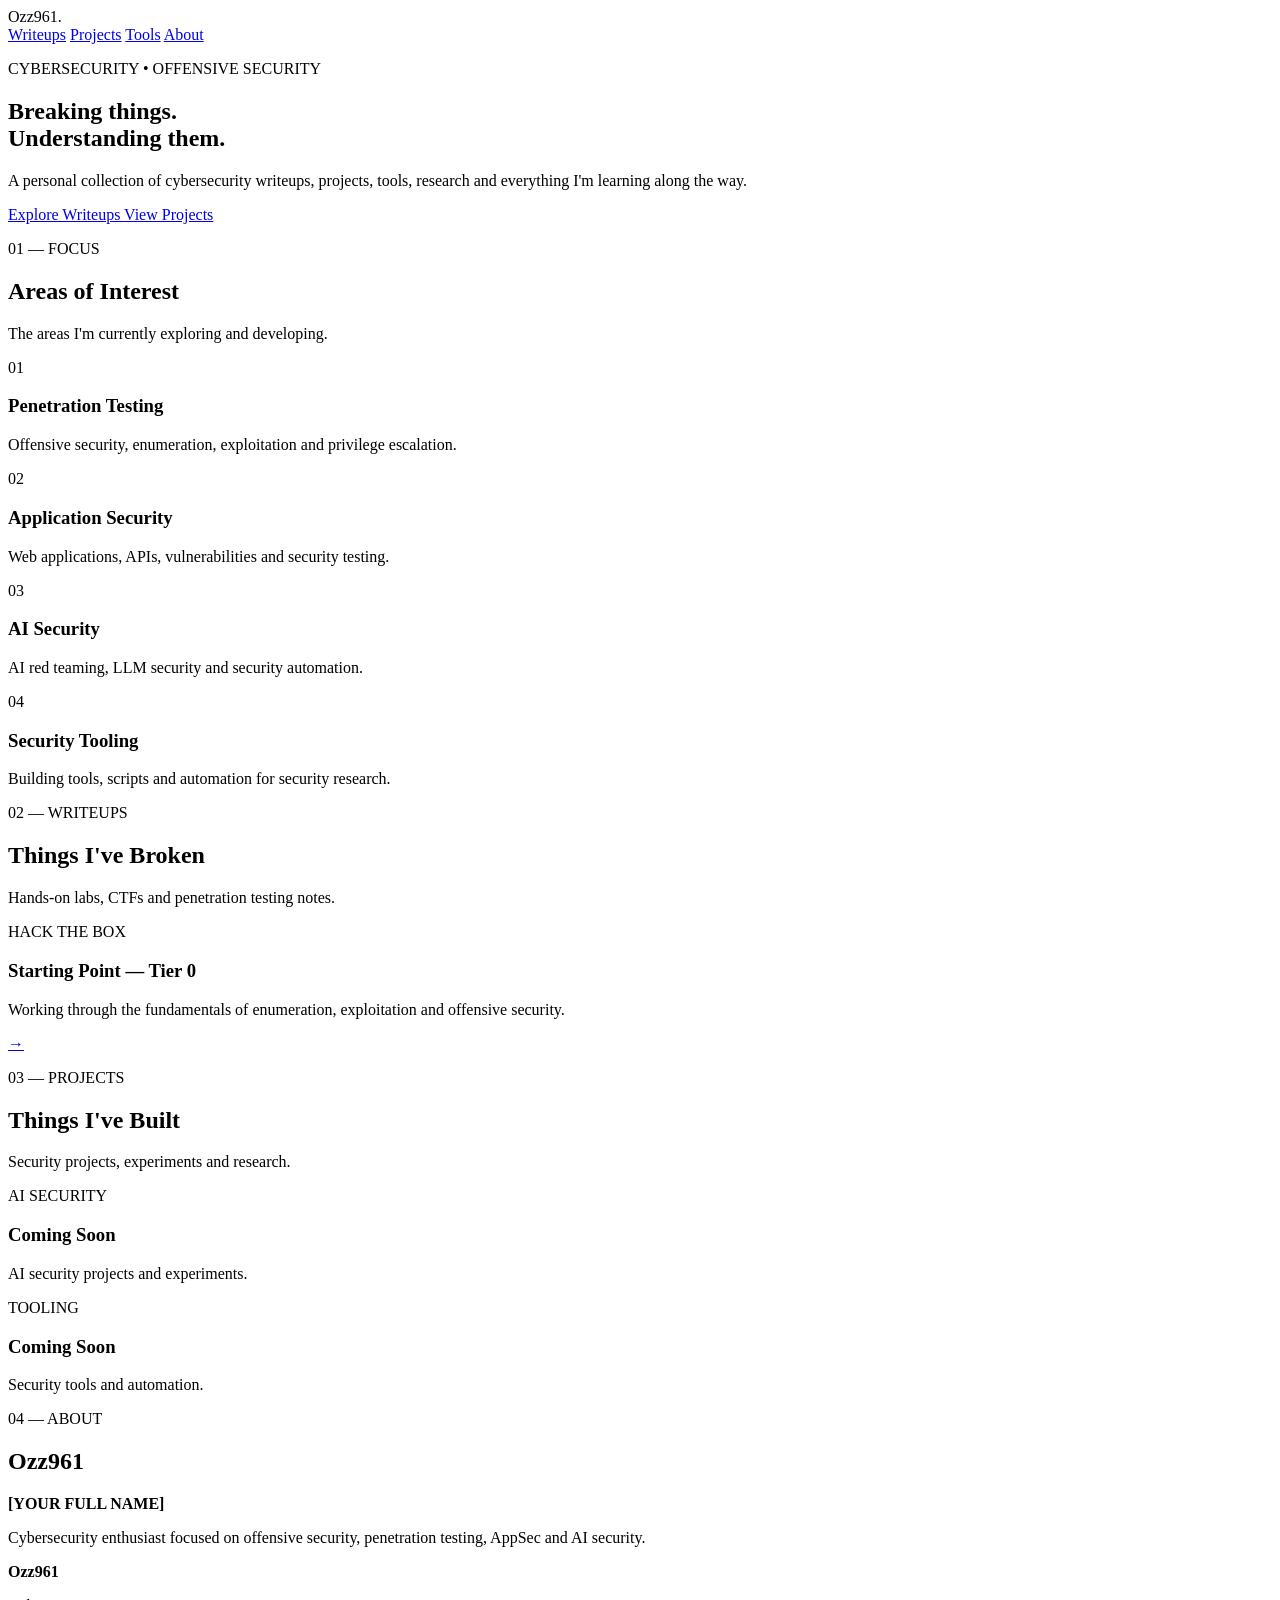
==== index.html @ e02d768d "Create index.html A cybersecurity portfolio and knowledge base covering pentesting, CTFs, AppSec, AI" ====
<!DOCTYPE html>
<html lang="en">
<head>
    <meta charset="UTF-8">
    <meta name="viewport" content="width=device-width, initial-scale=1.0">

    <title>Ozz961 | Cybersecurity</title>

    <meta name="description"
          content="Ozz961 — Cybersecurity, penetration testing, AppSec, AI security, research, tools and writeups.">

    <link rel="stylesheet" href="style.css">
</head>

<body>

    <header class="navbar">
        <div class="logo">Ozz961<span>.</span></div>

        <nav>
            <a href="#writeups">Writeups</a>
            <a href="#projects">Projects</a>
            <a href="#tools">Tools</a>
            <a href="#about">About</a>
        </nav>
    </header>


    <main>

        <!-- HERO -->

        <section class="hero">

            <div class="hero-content">

                <p class="eyebrow">CYBERSECURITY • OFFENSIVE SECURITY</p>

                <h1>
                    Breaking things.<br>
                    <span>Understanding them.</span>
                </h1>

                <p class="hero-description">
                    A personal collection of cybersecurity writeups,
                    projects, tools, research and everything I'm learning
                    along the way.
                </p>

                <div class="hero-buttons">
                    <a href="#writeups" class="button primary">
                        Explore Writeups
                    </a>

                    <a href="#projects" class="button secondary">
                        View Projects
                    </a>
                </div>

            </div>

        </section>


        <!-- AREAS -->

        <section class="section">

            <div class="section-heading">
                <p class="eyebrow">01 — FOCUS</p>

                <h2>Areas of Interest</h2>

                <p>
                    The areas I'm currently exploring and developing.
                </p>
            </div>


            <div class="cards">

                <div class="card">
                    <span class="card-number">01</span>
                    <h3>Penetration Testing</h3>
                    <p>
                        Offensive security, enumeration, exploitation
                        and privilege escalation.
                    </p>
                </div>

                <div class="card">
                    <span class="card-number">02</span>
                    <h3>Application Security</h3>
                    <p>
                        Web applications, APIs, vulnerabilities and
                        security testing.
                    </p>
                </div>

                <div class="card">
                    <span class="card-number">03</span>
                    <h3>AI Security</h3>
                    <p>
                        AI red teaming, LLM security and
                        security automation.
                    </p>
                </div>

                <div class="card">
                    <span class="card-number">04</span>
                    <h3>Security Tooling</h3>
                    <p>
                        Building tools, scripts and automation
                        for security research.
                    </p>
                </div>

            </div>

        </section>


        <!-- WRITEUPS -->

        <section class="section" id="writeups">

            <div class="section-heading">
                <p class="eyebrow">02 — WRITEUPS</p>

                <h2>Things I've Broken</h2>

                <p>
                    Hands-on labs, CTFs and penetration testing notes.
                </p>
            </div>


            <div class="feature-card">

                <div>
                    <span class="tag">HACK THE BOX</span>

                    <h3>Starting Point — Tier 0</h3>

                    <p>
                        Working through the fundamentals of enumeration,
                        exploitation and offensive security.
                    </p>
                </div>

                <a href="#" class="arrow">→</a>

            </div>

        </section>


        <!-- PROJECTS -->

        <section class="section" id="projects">

            <div class="section-heading">
                <p class="eyebrow">03 — PROJECTS</p>

                <h2>Things I've Built</h2>

                <p>
                    Security projects, experiments and research.
                </p>
            </div>


            <div class="cards">

                <div class="card project">
                    <span class="tag">AI SECURITY</span>

                    <h3>Coming Soon</h3>

                    <p>
                        AI security projects and experiments.
                    </p>
                </div>

                <div class="card project">
                    <span class="tag">TOOLING</span>

                    <h3>Coming Soon</h3>

                    <p>
                        Security tools and automation.
                    </p>
                </div>

            </div>

        </section>


        <!-- ABOUT -->

        <section class="section about" id="about">

            <div class="section-heading">

                <p class="eyebrow">04 — ABOUT</p>

                <h2>Ozz961</h2>

                <p>
                    <strong>[YOUR FULL NAME]</strong>
                </p>

                <p>
                    Cybersecurity enthusiast focused on offensive security,
                    penetration testing, AppSec and AI security.
                </p>

            </div>

        </section>

    </main>


    <footer>

        <div>
            <strong>Ozz961</strong>
        </div>

        <p>
            Cybersecurity • Pentesting • AppSec • AI Security
        </p>

    </footer>


    <script src="script.js"></script>

</body>
</html>
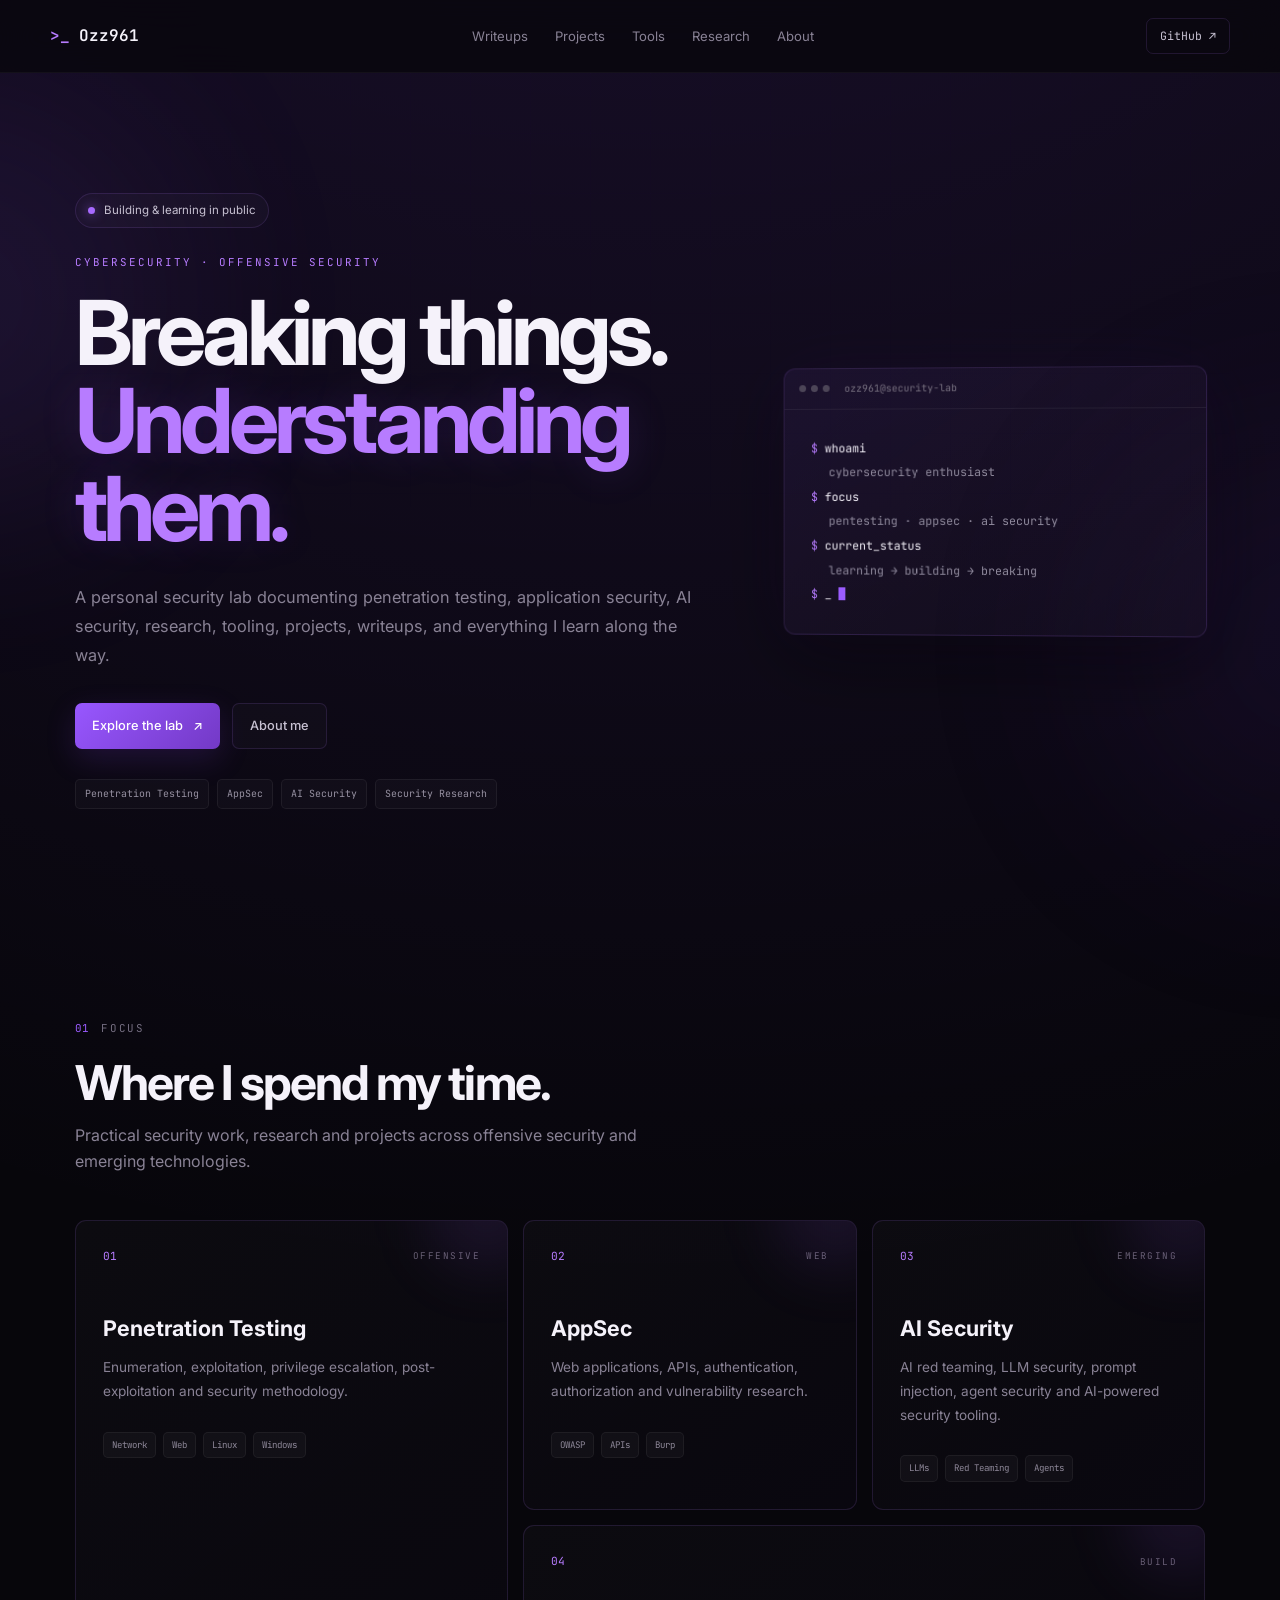
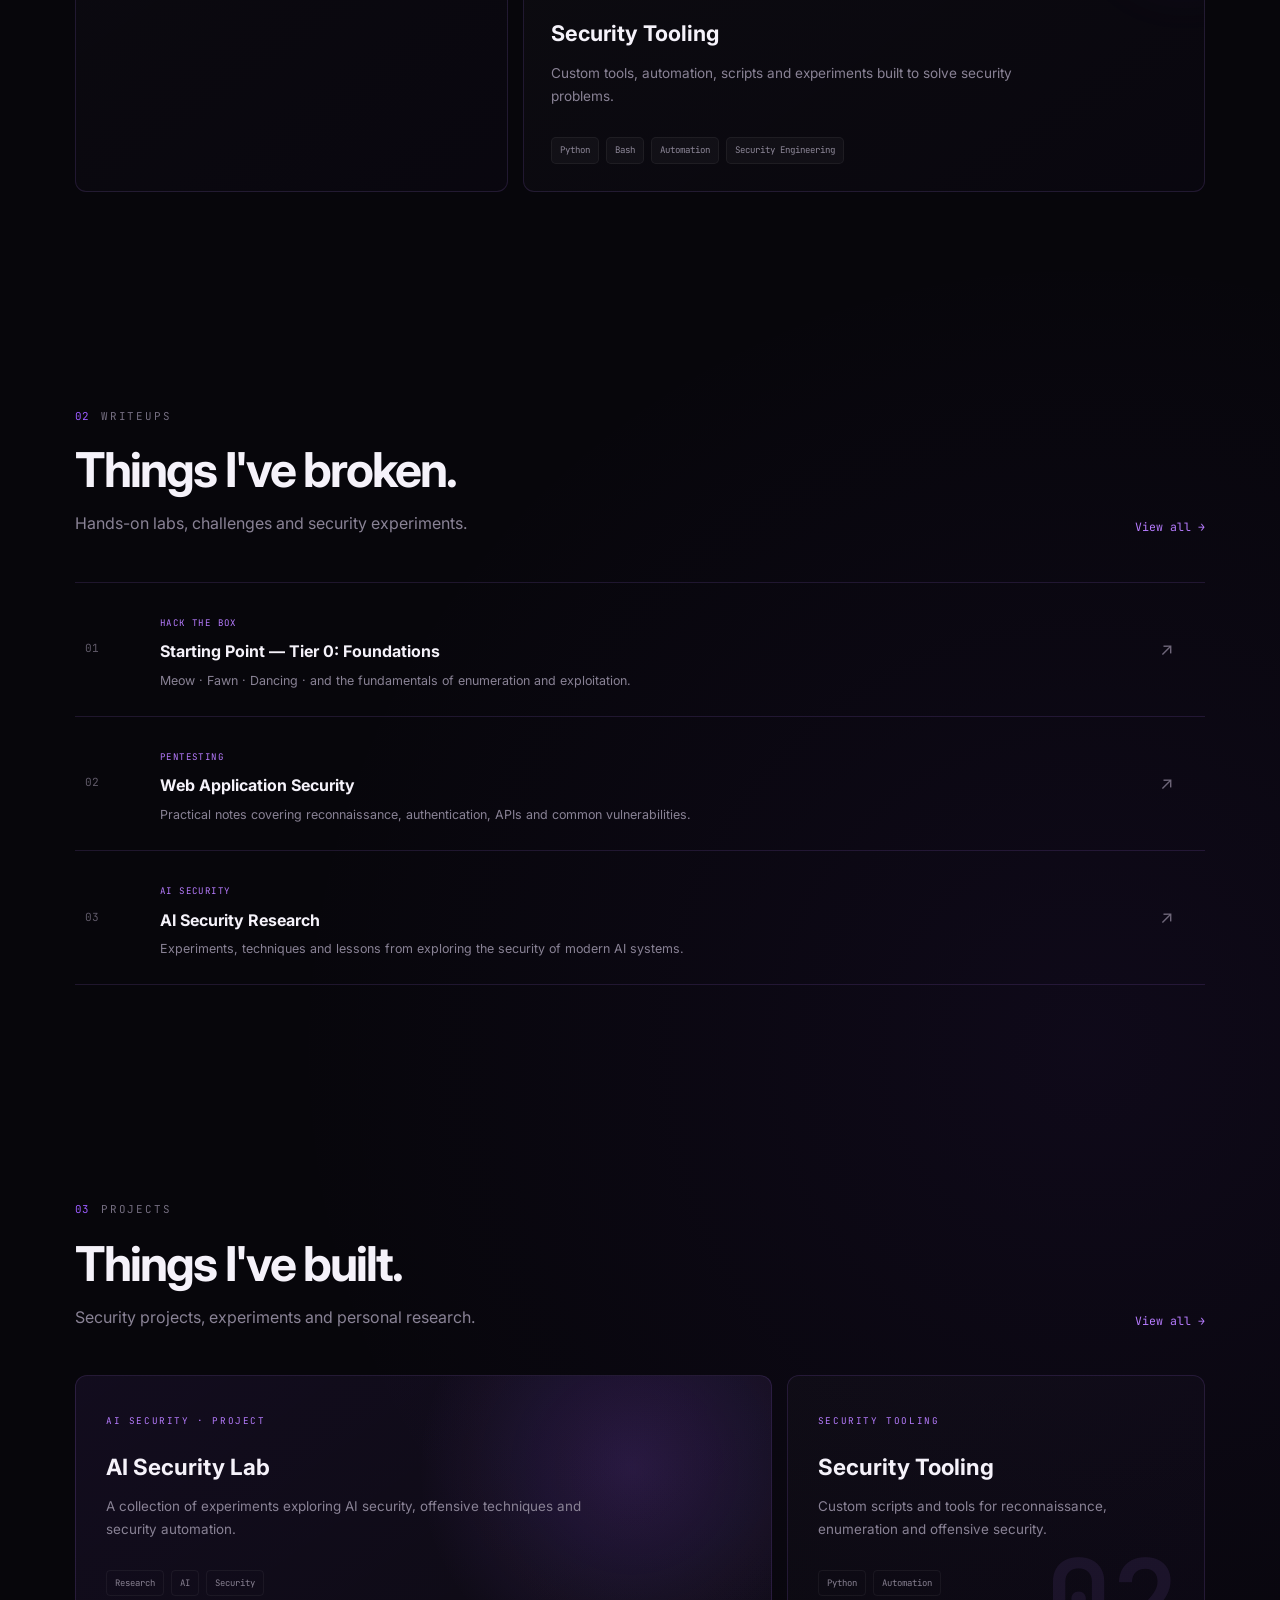
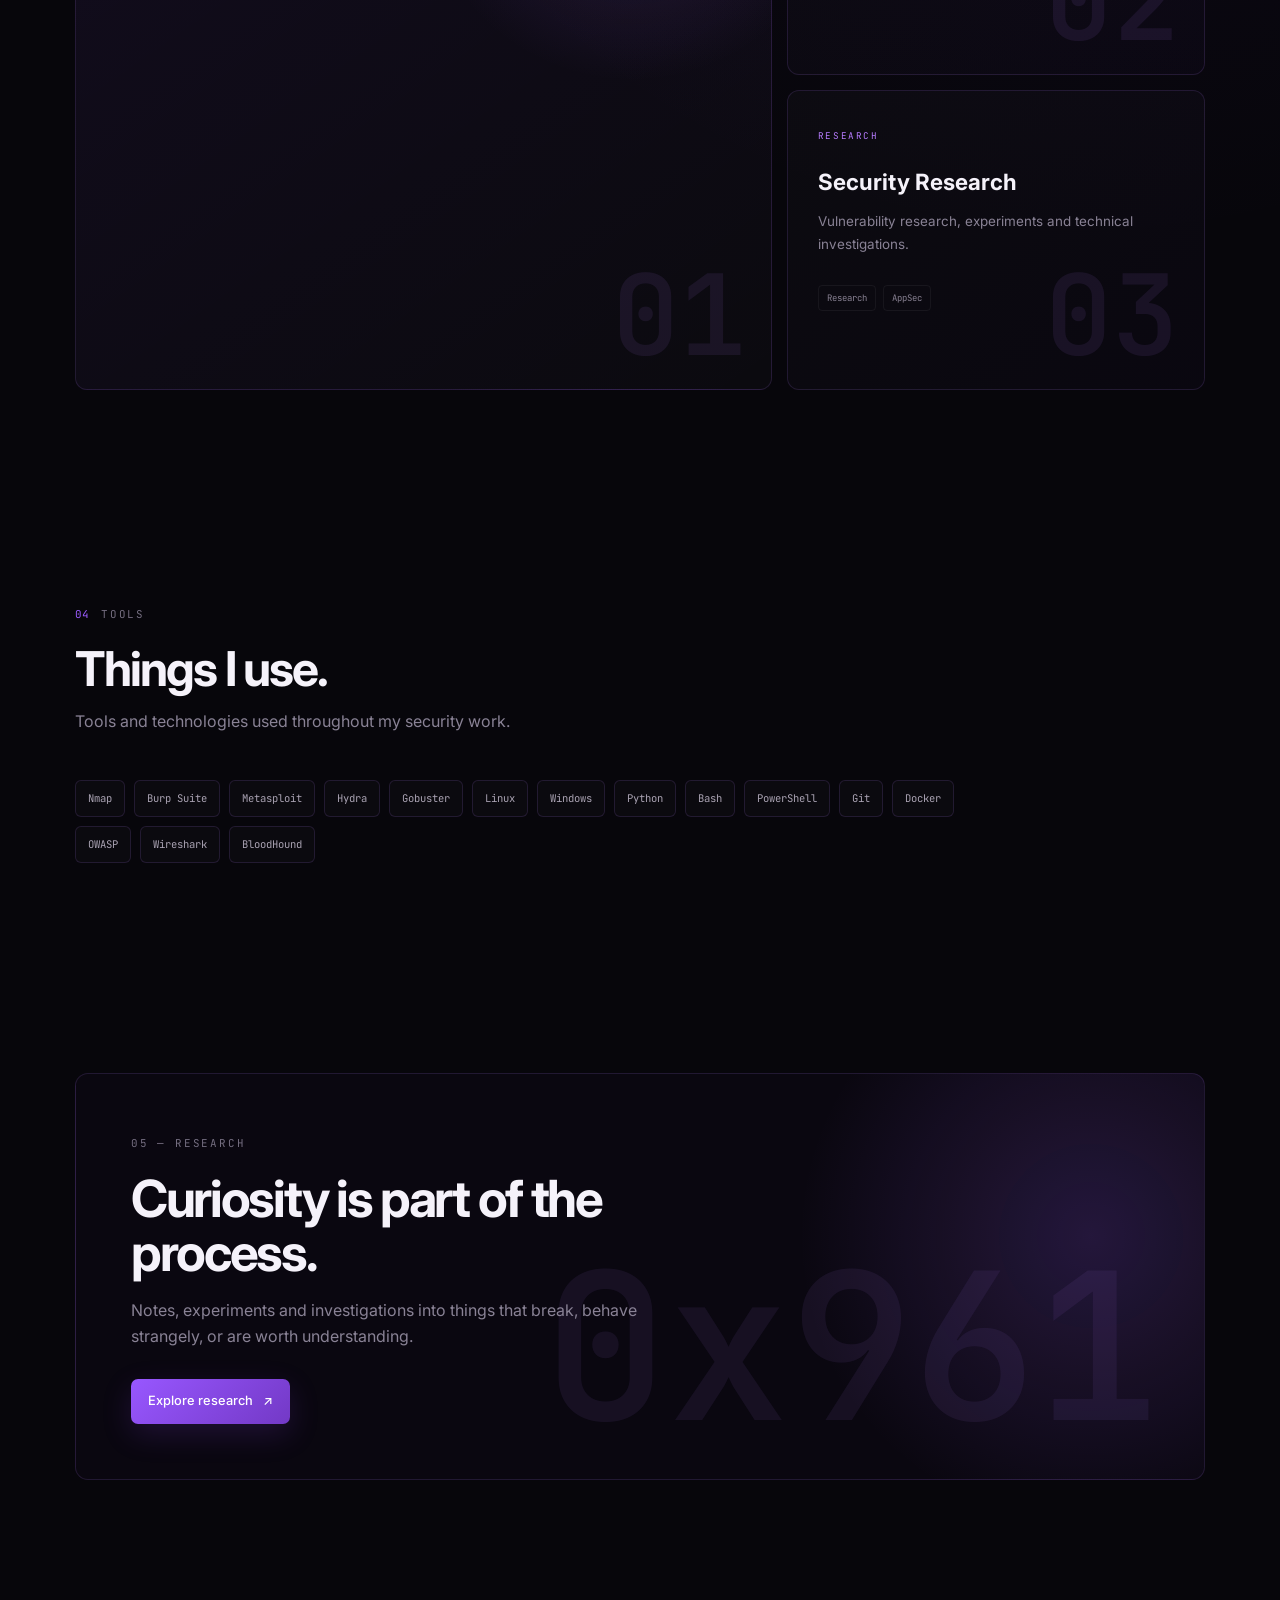
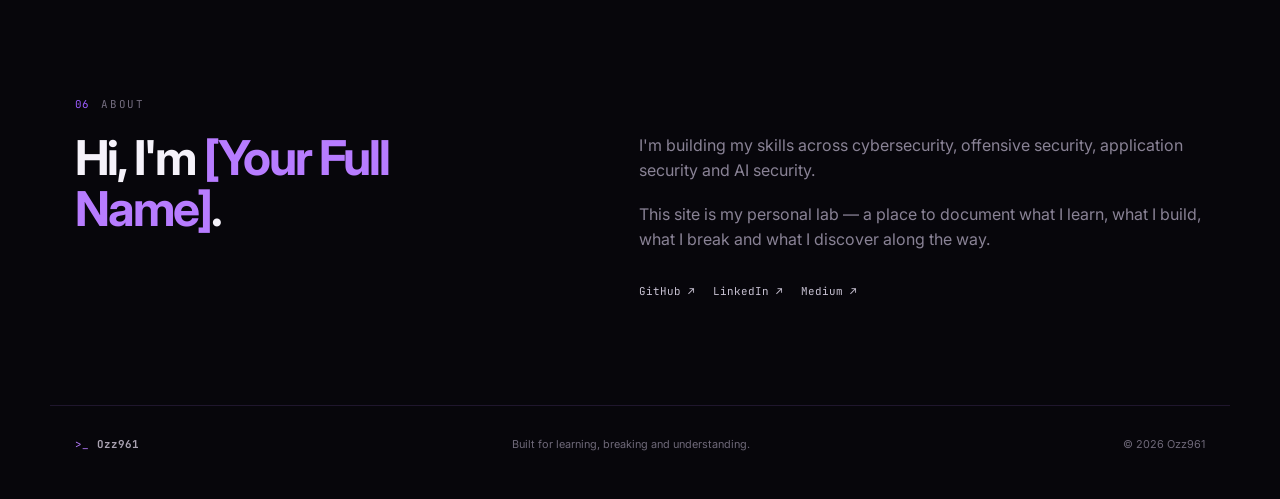
==== commit 43a0ff38: "Update index.html" ====
--- a/index.html
+++ b/index.html
@@ -4,116 +4,266 @@
     <meta charset="UTF-8">
     <meta name="viewport" content="width=device-width, initial-scale=1.0">
 
-    <title>Ozz961 | Cybersecurity</title>
-
-    <meta name="description"
-          content="Ozz961 — Cybersecurity, penetration testing, AppSec, AI security, research, tools and writeups.">
+    <title>Ozz961 — Cybersecurity</title>
+
+    <meta
+        name="description"
+        content="Ozz961 — Cybersecurity, penetration testing, AppSec, AI security, research, tooling, writeups and projects."
+    >
+
+    <meta name="theme-color" content="#08070d">
+
+    <link rel="preconnect" href="https://fonts.googleapis.com">
+    <link rel="preconnect" href="https://fonts.gstatic.com" crossorigin>
+
+    <link
+        href="https://fonts.googleapis.com/css2?family=Inter:wght@400;500;600;700&family=JetBrains+Mono:wght@400;500;600&display=swap"
+        rel="stylesheet"
+    >
 
     <link rel="stylesheet" href="style.css">
 </head>
 
 <body>
 
+    <!-- Ambient background -->
+    <div class="ambient ambient-one"></div>
+    <div class="ambient ambient-two"></div>
+
+    <!-- NAVIGATION -->
     <header class="navbar">
-        <div class="logo">Ozz961<span>.</span></div>
-
-        <nav>
+        <a href="#" class="brand">
+            <span class="brand-mark">&gt;_</span>
+            <span>Ozz961</span>
+        </a>
+
+        <nav class="nav-links">
             <a href="#writeups">Writeups</a>
             <a href="#projects">Projects</a>
             <a href="#tools">Tools</a>
+            <a href="#research">Research</a>
             <a href="#about">About</a>
         </nav>
+
+        <a
+            href="https://github.com/Ozz961"
+            target="_blank"
+            rel="noopener noreferrer"
+            class="github-link"
+        >
+            GitHub ↗
+        </a>
     </header>
 
 
     <main>
 
         <!-- HERO -->
-
         <section class="hero">
 
+            <div class="hero-grid"></div>
+
             <div class="hero-content">
 
-                <p class="eyebrow">CYBERSECURITY • OFFENSIVE SECURITY</p>
+                <div class="status-pill">
+                    <span class="status-dot"></span>
+                    Building & learning in public
+                </div>
+
+                <p class="eyebrow">CYBERSECURITY · OFFENSIVE SECURITY</p>
 
                 <h1>
-                    Breaking things.<br>
+                    Breaking things.
+                    <br>
                     <span>Understanding them.</span>
                 </h1>
 
-                <p class="hero-description">
-                    A personal collection of cybersecurity writeups,
-                    projects, tools, research and everything I'm learning
-                    along the way.
+                <p class="hero-text">
+                    A personal security lab documenting penetration testing,
+                    application security, AI security, research, tooling,
+                    projects, writeups, and everything I learn along the way.
                 </p>
 
-                <div class="hero-buttons">
-                    <a href="#writeups" class="button primary">
-                        Explore Writeups
+                <div class="hero-actions">
+                    <a href="#writeups" class="btn btn-primary">
+                        Explore the lab
+                        <span>↗</span>
                     </a>
 
-                    <a href="#projects" class="button secondary">
-                        View Projects
+                    <a href="#about" class="btn btn-secondary">
+                        About me
                     </a>
                 </div>
 
+                <div class="hero-meta">
+                    <span>Penetration Testing</span>
+                    <span>AppSec</span>
+                    <span>AI Security</span>
+                    <span>Security Research</span>
+                </div>
+
+            </div>
+
+            <div class="hero-terminal">
+
+                <div class="terminal-top">
+                    <div class="terminal-dots">
+                        <span></span>
+                        <span></span>
+                        <span></span>
+                    </div>
+
+                    <span class="terminal-title">
+                        ozz961@security-lab
+                    </span>
+                </div>
+
+                <div class="terminal-body">
+
+                    <p>
+                        <span class="terminal-purple">$</span>
+                        whoami
+                    </p>
+
+                    <p class="terminal-output">
+                        cybersecurity enthusiast
+                    </p>
+
+                    <p>
+                        <span class="terminal-purple">$</span>
+                        focus
+                    </p>
+
+                    <p class="terminal-output">
+                        pentesting · appsec · ai security
+                    </p>
+
+                    <p>
+                        <span class="terminal-purple">$</span>
+                        current_status
+                    </p>
+
+                    <p class="terminal-output">
+                        learning → building → breaking
+                    </p>
+
+                    <p>
+                        <span class="terminal-purple">$</span>
+                        _
+                        <span class="cursor"></span>
+                    </p>
+
+                </div>
+
             </div>
 
         </section>
 
 
-        <!-- AREAS -->
-
-        <section class="section">
-
-            <div class="section-heading">
-                <p class="eyebrow">01 — FOCUS</p>
-
-                <h2>Areas of Interest</h2>
+        <!-- FOCUS -->
+        <section class="section" id="focus">
+
+            <div class="section-header">
+                <div>
+                    <span class="section-number">01</span>
+                    <span class="section-label">FOCUS</span>
+                </div>
+
+                <h2>Where I spend my time.</h2>
 
                 <p>
-                    The areas I'm currently exploring and developing.
+                    Practical security work, research and projects across
+                    offensive security and emerging technologies.
                 </p>
             </div>
 
 
-            <div class="cards">
-
-                <div class="card">
-                    <span class="card-number">01</span>
+            <div class="focus-grid">
+
+                <article class="focus-card large">
+                    <div class="card-top">
+                        <span class="card-icon">01</span>
+                        <span class="card-category">OFFENSIVE</span>
+                    </div>
+
                     <h3>Penetration Testing</h3>
-                    <p>
-                        Offensive security, enumeration, exploitation
-                        and privilege escalation.
-                    </p>
-                </div>
-
-                <div class="card">
-                    <span class="card-number">02</span>
-                    <h3>Application Security</h3>
-                    <p>
-                        Web applications, APIs, vulnerabilities and
-                        security testing.
-                    </p>
-                </div>
-
-                <div class="card">
-                    <span class="card-number">03</span>
+
+                    <p>
+                        Enumeration, exploitation, privilege escalation,
+                        post-exploitation and security methodology.
+                    </p>
+
+                    <div class="card-tags">
+                        <span>Network</span>
+                        <span>Web</span>
+                        <span>Linux</span>
+                        <span>Windows</span>
+                    </div>
+                </article>
+
+
+                <article class="focus-card">
+                    <div class="card-top">
+                        <span class="card-icon">02</span>
+                        <span class="card-category">WEB</span>
+                    </div>
+
+                    <h3>AppSec</h3>
+
+                    <p>
+                        Web applications, APIs, authentication, authorization
+                        and vulnerability research.
+                    </p>
+
+                    <div class="card-tags">
+                        <span>OWASP</span>
+                        <span>APIs</span>
+                        <span>Burp</span>
+                    </div>
+                </article>
+
+
+                <article class="focus-card">
+                    <div class="card-top">
+                        <span class="card-icon">03</span>
+                        <span class="card-category">EMERGING</span>
+                    </div>
+
                     <h3>AI Security</h3>
-                    <p>
-                        AI red teaming, LLM security and
-                        security automation.
-                    </p>
-                </div>
-
-                <div class="card">
-                    <span class="card-number">04</span>
+
+                    <p>
+                        AI red teaming, LLM security, prompt injection,
+                        agent security and AI-powered security tooling.
+                    </p>
+
+                    <div class="card-tags">
+                        <span>LLMs</span>
+                        <span>Red Teaming</span>
+                        <span>Agents</span>
+                    </div>
+                </article>
+
+
+                <article class="focus-card wide">
+                    <div class="card-top">
+                        <span class="card-icon">04</span>
+                        <span class="card-category">BUILD</span>
+                    </div>
+
                     <h3>Security Tooling</h3>
-                    <p>
-                        Building tools, scripts and automation
-                        for security research.
-                    </p>
-                </div>
+
+                    <p>
+                        Custom tools, automation, scripts and experiments
+                        built to solve security problems.
+                    </p>
+
+                    <div class="card-tags">
+                        <span>Python</span>
+                        <span>Bash</span>
+                        <span>Automation</span>
+                        <span>Security Engineering</span>
+                    </div>
+                </article>
 
             </div>
 
@@ -121,34 +271,100 @@
 
 
         <!-- WRITEUPS -->
-
         <section class="section" id="writeups">
 
-            <div class="section-heading">
-                <p class="eyebrow">02 — WRITEUPS</p>
-
-                <h2>Things I've Broken</h2>
-
-                <p>
-                    Hands-on labs, CTFs and penetration testing notes.
-                </p>
-            </div>
-
-
-            <div class="feature-card">
+            <div class="section-header split">
 
                 <div>
-                    <span class="tag">HACK THE BOX</span>
-
-                    <h3>Starting Point — Tier 0</h3>
-
-                    <p>
-                        Working through the fundamentals of enumeration,
-                        exploitation and offensive security.
-                    </p>
-                </div>
-
-                <a href="#" class="arrow">→</a>
+                    <span class="section-number">02</span>
+                    <span class="section-label">WRITEUPS</span>
+
+                    <h2>Things I've broken.</h2>
+
+                    <p>
+                        Hands-on labs, challenges and security experiments.
+                    </p>
+                </div>
+
+                <a href="#" class="text-link">
+                    View all →
+                </a>
+
+            </div>
+
+
+            <div class="writeup-list">
+
+                <a href="#" class="writeup-item">
+
+                    <div class="writeup-number">01</div>
+
+                    <div class="writeup-info">
+
+                        <span class="writeup-type">HACK THE BOX</span>
+
+                        <h3>
+                            Starting Point — Tier 0: Foundations
+                        </h3>
+
+                        <p>
+                            Meow · Fawn · Dancing · and the fundamentals
+                            of enumeration and exploitation.
+                        </p>
+
+                    </div>
+
+                    <span class="writeup-arrow">↗</span>
+
+                </a>
+
+
+                <a href="#" class="writeup-item">
+
+                    <div class="writeup-number">02</div>
+
+                    <div class="writeup-info">
+
+                        <span class="writeup-type">PENTESTING</span>
+
+                        <h3>
+                            Web Application Security
+                        </h3>
+
+                        <p>
+                            Practical notes covering reconnaissance,
+                            authentication, APIs and common vulnerabilities.
+                        </p>
+
+                    </div>
+
+                    <span class="writeup-arrow">↗</span>
+
+                </a>
+
+
+                <a href="#" class="writeup-item">
+
+                    <div class="writeup-number">03</div>
+
+                    <div class="writeup-info">
+
+                        <span class="writeup-type">AI SECURITY</span>
+
+                        <h3>
+                            AI Security Research
+                        </h3>
+
+                        <p>
+                            Experiments, techniques and lessons from exploring
+                            the security of modern AI systems.
+                        </p>
+
+                    </div>
+
+                    <span class="writeup-arrow">↗</span>
+
+                </a>
 
             </div>
 
@@ -156,65 +372,253 @@
 
 
         <!-- PROJECTS -->
-
         <section class="section" id="projects">
 
-            <div class="section-heading">
-                <p class="eyebrow">03 — PROJECTS</p>
-
-                <h2>Things I've Built</h2>
-
-                <p>
-                    Security projects, experiments and research.
-                </p>
-            </div>
-
-
-            <div class="cards">
-
-                <div class="card project">
-                    <span class="tag">AI SECURITY</span>
-
-                    <h3>Coming Soon</h3>
-
-                    <p>
-                        AI security projects and experiments.
-                    </p>
-                </div>
-
-                <div class="card project">
-                    <span class="tag">TOOLING</span>
-
-                    <h3>Coming Soon</h3>
-
-                    <p>
-                        Security tools and automation.
-                    </p>
-                </div>
+            <div class="section-header split">
+
+                <div>
+                    <span class="section-number">03</span>
+                    <span class="section-label">PROJECTS</span>
+
+                    <h2>Things I've built.</h2>
+
+                    <p>
+                        Security projects, experiments and personal research.
+                    </p>
+                </div>
+
+                <a href="#" class="text-link">
+                    View all →
+                </a>
+
+            </div>
+
+
+            <div class="project-grid">
+
+                <article class="project-card featured">
+
+                    <div class="project-glow"></div>
+
+                    <div class="project-content">
+
+                        <span class="project-type">
+                            AI SECURITY · PROJECT
+                        </span>
+
+                        <h3>
+                            AI Security Lab
+                        </h3>
+
+                        <p>
+                            A collection of experiments exploring AI security,
+                            offensive techniques and security automation.
+                        </p>
+
+                        <div class="project-footer">
+                            <span>Research</span>
+                            <span>AI</span>
+                            <span>Security</span>
+                        </div>
+
+                    </div>
+
+                    <span class="project-number">01</span>
+
+                </article>
+
+
+                <article class="project-card">
+
+                    <div class="project-content">
+
+                        <span class="project-type">
+                            SECURITY TOOLING
+                        </span>
+
+                        <h3>
+                            Security Tooling
+                        </h3>
+
+                        <p>
+                            Custom scripts and tools for reconnaissance,
+                            enumeration and offensive security.
+                        </p>
+
+                        <div class="project-footer">
+                            <span>Python</span>
+                            <span>Automation</span>
+                        </div>
+
+                    </div>
+
+                    <span class="project-number">02</span>
+
+                </article>
+
+
+                <article class="project-card">
+
+                    <div class="project-content">
+
+                        <span class="project-type">
+                            RESEARCH
+                        </span>
+
+                        <h3>
+                            Security Research
+                        </h3>
+
+                        <p>
+                            Vulnerability research, experiments and technical
+                            investigations.
+                        </p>
+
+                        <div class="project-footer">
+                            <span>Research</span>
+                            <span>AppSec</span>
+                        </div>
+
+                    </div>
+
+                    <span class="project-number">03</span>
+
+                </article>
 
             </div>
 
         </section>
 
 
+        <!-- TOOLS -->
+        <section class="section" id="tools">
+
+            <div class="section-header">
+
+                <div>
+                    <span class="section-number">04</span>
+                    <span class="section-label">TOOLS</span>
+
+                    <h2>Things I use.</h2>
+
+                    <p>
+                        Tools and technologies used throughout my security work.
+                    </p>
+                </div>
+
+            </div>
+
+
+            <div class="tools-cloud">
+
+                <span>Nmap</span>
+                <span>Burp Suite</span>
+                <span>Metasploit</span>
+                <span>Hydra</span>
+                <span>Gobuster</span>
+                <span>Linux</span>
+                <span>Windows</span>
+                <span>Python</span>
+                <span>Bash</span>
+                <span>PowerShell</span>
+                <span>Git</span>
+                <span>Docker</span>
+                <span>OWASP</span>
+                <span>Wireshark</span>
+                <span>BloodHound</span>
+
+            </div>
+
+        </section>
+
+
+        <!-- RESEARCH -->
+        <section class="section research-section" id="research">
+
+            <div class="research-box">
+
+                <div class="research-content">
+
+                    <span class="section-label">
+                        05 — RESEARCH
+                    </span>
+
+                    <h2>
+                        Curiosity is part of the process.
+                    </h2>
+
+                    <p>
+                        Notes, experiments and investigations into things
+                        that break, behave strangely, or are worth understanding.
+                    </p>
+
+                    <a href="#" class="btn btn-primary">
+                        Explore research
+                        <span>↗</span>
+                    </a>
+
+                </div>
+
+                <div class="research-decoration">
+                    <span>0x961</span>
+                </div>
+
+            </div>
+
+        </section>
+
+
         <!-- ABOUT -->
-
-        <section class="section about" id="about">
-
-            <div class="section-heading">
-
-                <p class="eyebrow">04 — ABOUT</p>
-
-                <h2>Ozz961</h2>
-
-                <p>
-                    <strong>[YOUR FULL NAME]</strong>
-                </p>
-
-                <p>
-                    Cybersecurity enthusiast focused on offensive security,
-                    penetration testing, AppSec and AI security.
-                </p>
+        <section class="section about-section" id="about">
+
+            <div class="about-grid">
+
+                <div>
+
+                    <span class="section-number">06</span>
+                    <span class="section-label">ABOUT</span>
+
+                    <h2>
+                        Hi, I'm
+                        <span>[Your Full Name]</span>.
+                    </h2>
+
+                </div>
+
+                <div class="about-copy">
+
+                    <p>
+                        I'm building my skills across cybersecurity,
+                        offensive security, application security and AI security.
+                    </p>
+
+                    <p>
+                        This site is my personal lab — a place to document
+                        what I learn, what I build, what I break and what
+                        I discover along the way.
+                    </p>
+
+                    <div class="about-links">
+
+                        <a
+                            href="https://github.com/Ozz961"
+                            target="_blank"
+                            rel="noopener noreferrer"
+                        >
+                            GitHub ↗
+                        </a>
+
+                        <a href="#">
+                            LinkedIn ↗
+                        </a>
+
+                        <a href="#">
+                            Medium ↗
+                        </a>
+
+                    </div>
+
+                </div>
 
             </div>
 
@@ -223,15 +627,21 @@
     </main>
 
 
+    <!-- FOOTER -->
     <footer>
 
-        <div>
+        <div class="footer-brand">
+            <span class="brand-mark">&gt;_</span>
             <strong>Ozz961</strong>
         </div>
 
         <p>
-            Cybersecurity • Pentesting • AppSec • AI Security
+            Built for learning, breaking and understanding.
         </p>
+
+        <span>
+            © <span id="year"></span> Ozz961
+        </span>
 
     </footer>
 
--- a/style.css
+++ b/style.css
@@ -0,0 +1,1367 @@
+:root {
+    --bg: #07060b;
+    --bg-soft: #0b0911;
+    --surface: #100c18;
+    --surface-hover: #151020;
+
+    --purple: #9b5cff;
+    --purple-bright: #b77cff;
+    --purple-soft: #7d4ac7;
+
+    --text: #f5f2fa;
+    --text-soft: #c7c1d2;
+    --muted: #898295;
+
+    --border: rgba(174, 120, 255, 0.14);
+    --border-hover: rgba(174, 120, 255, 0.38);
+
+    --max-width: 1180px;
+}
+
+* {
+    box-sizing: border-box;
+    margin: 0;
+    padding: 0;
+}
+
+html {
+    scroll-behavior: smooth;
+}
+
+body {
+    min-height: 100vh;
+
+    background:
+        radial-gradient(
+            circle at 50% -15%,
+            rgba(145, 73, 255, 0.17),
+            transparent 34%
+        ),
+        radial-gradient(
+            circle at 85% 50%,
+            rgba(119, 55, 215, 0.07),
+            transparent 28%
+        ),
+        var(--bg);
+
+    color: var(--text);
+
+    font-family: "Inter", sans-serif;
+
+    line-height: 1.6;
+
+    overflow-x: hidden;
+}
+
+
+/* -------------------------
+   GLOBAL
+------------------------- */
+
+a {
+    color: inherit;
+}
+
+::selection {
+    background: rgba(155, 92, 255, 0.3);
+}
+
+.ambient {
+    position: fixed;
+
+    width: 420px;
+    height: 420px;
+
+    border-radius: 50%;
+
+    filter: blur(110px);
+
+    pointer-events: none;
+
+    opacity: 0.1;
+
+    z-index: -2;
+}
+
+.ambient-one {
+    background: var(--purple);
+
+    top: 10%;
+    left: -250px;
+}
+
+.ambient-two {
+    background: #5425a0;
+
+    bottom: 5%;
+    right: -240px;
+}
+
+
+/* -------------------------
+   NAVBAR
+------------------------- */
+
+.navbar {
+    position: sticky;
+
+    top: 0;
+
+    z-index: 100;
+
+    width: 100%;
+
+    border-bottom: 1px solid rgba(255, 255, 255, 0.04);
+
+    background: rgba(7, 6, 11, 0.72);
+
+    backdrop-filter: blur(18px);
+    -webkit-backdrop-filter: blur(18px);
+
+    display: flex;
+
+    align-items: center;
+    justify-content: space-between;
+
+    padding: 18px max(25px, calc((100vw - var(--max-width)) / 2));
+}
+
+.brand {
+    display: inline-flex;
+
+    align-items: center;
+
+    gap: 9px;
+
+    text-decoration: none;
+
+    font-family: "JetBrains Mono", monospace;
+
+    font-weight: 600;
+
+    font-size: 1rem;
+}
+
+.brand-mark {
+    color: var(--purple-bright);
+
+    font-family: "JetBrains Mono", monospace;
+}
+
+.nav-links {
+    display: flex;
+
+    align-items: center;
+
+    gap: 27px;
+}
+
+.nav-links a {
+    color: var(--muted);
+
+    text-decoration: none;
+
+    font-size: 0.82rem;
+
+    transition: color 0.2s ease;
+}
+
+.nav-links a:hover {
+    color: var(--text);
+}
+
+.github-link {
+    border: 1px solid var(--border);
+
+    border-radius: 7px;
+
+    padding: 8px 13px;
+
+    text-decoration: none;
+
+    font-family: "JetBrains Mono", monospace;
+
+    font-size: 0.72rem;
+
+    color: var(--text-soft);
+
+    transition:
+        border-color 0.2s ease,
+        background 0.2s ease,
+        transform 0.2s ease;
+}
+
+.github-link:hover {
+    border-color: var(--border-hover);
+
+    background: rgba(155, 92, 255, 0.08);
+
+    transform: translateY(-1px);
+}
+
+
+/* -------------------------
+   HERO
+------------------------- */
+
+.hero {
+    position: relative;
+
+    max-width: var(--max-width);
+
+    min-height: 720px;
+
+    margin: auto;
+
+    padding: 120px 25px 100px;
+
+    display: grid;
+
+    grid-template-columns: 1.2fr 0.8fr;
+
+    gap: 70px;
+
+    align-items: center;
+}
+
+.hero-grid {
+    position: absolute;
+
+    inset: 0;
+
+    opacity: 0.18;
+
+    background-image:
+        linear-gradient(
+            rgba(155, 92, 255, 0.06) 1px,
+            transparent 1px
+        ),
+        linear-gradient(
+            90deg,
+            rgba(155, 92, 255, 0.06) 1px,
+            transparent 1px
+        );
+
+    background-size: 60px 60px;
+
+    mask-image: linear-gradient(
+        to bottom,
+        black,
+        transparent 82%
+    );
+
+    pointer-events: none;
+}
+
+.hero-content {
+    position: relative;
+
+    z-index: 2;
+}
+
+.status-pill {
+    display: inline-flex;
+
+    align-items: center;
+
+    gap: 9px;
+
+    padding: 7px 12px;
+
+    border: 1px solid var(--border);
+
+    border-radius: 999px;
+
+    background: rgba(255, 255, 255, 0.025);
+
+    color: var(--text-soft);
+
+    font-size: 0.72rem;
+
+    margin-bottom: 26px;
+}
+
+.status-dot {
+    width: 7px;
+    height: 7px;
+
+    border-radius: 50%;
+
+    background: #a76aff;
+
+    box-shadow: 0 0 12px rgba(167, 106, 255, 0.8);
+
+    animation: pulse 2s infinite;
+}
+
+@keyframes pulse {
+    0%, 100% {
+        opacity: 0.5;
+        transform: scale(0.9);
+    }
+
+    50% {
+        opacity: 1;
+        transform: scale(1.1);
+    }
+}
+
+.eyebrow {
+    color: var(--purple-bright);
+
+    font-family: "JetBrains Mono", monospace;
+
+    font-size: 0.68rem;
+
+    letter-spacing: 2px;
+
+    margin-bottom: 18px;
+}
+
+.hero h1 {
+    max-width: 760px;
+
+    font-size: clamp(3.4rem, 7vw, 6.4rem);
+
+    line-height: 0.98;
+
+    letter-spacing: -0.055em;
+
+    margin-bottom: 30px;
+}
+
+.hero h1 span {
+    color: var(--purple-bright);
+
+    text-shadow:
+        0 0 40px rgba(155, 92, 255, 0.15);
+}
+
+.hero-text {
+    max-width: 650px;
+
+    color: var(--muted);
+
+    font-size: 1.02rem;
+
+    line-height: 1.8;
+
+    margin-bottom: 32px;
+}
+
+.hero-actions {
+    display: flex;
+
+    gap: 12px;
+
+    margin-bottom: 30px;
+}
+
+.btn {
+    display: inline-flex;
+
+    align-items: center;
+    justify-content: center;
+
+    gap: 10px;
+
+    padding: 12px 17px;
+
+    border-radius: 7px;
+
+    text-decoration: none;
+
+    font-size: 0.8rem;
+
+    font-weight: 500;
+
+    transition:
+        transform 0.2s ease,
+        box-shadow 0.2s ease,
+        border-color 0.2s ease,
+        background 0.2s ease;
+}
+
+.btn-primary {
+    color: white;
+
+    background: linear-gradient(
+        135deg,
+        #9857ff,
+        #7339c6
+    );
+
+    box-shadow:
+        0 10px 30px rgba(115, 57, 198, 0.2);
+}
+
+.btn-primary:hover {
+    transform: translateY(-2px);
+
+    box-shadow:
+        0 15px 40px rgba(115, 57, 198, 0.35);
+}
+
+.btn-secondary {
+    border: 1px solid var(--border);
+
+    color: var(--text-soft);
+
+    background: rgba(255, 255, 255, 0.02);
+}
+
+.btn-secondary:hover {
+    transform: translateY(-2px);
+
+    border-color: var(--border-hover);
+
+    background: rgba(155, 92, 255, 0.06);
+}
+
+.hero-meta {
+    display: flex;
+
+    flex-wrap: wrap;
+
+    gap: 8px;
+}
+
+.hero-meta span {
+    border: 1px solid rgba(255, 255, 255, 0.06);
+
+    background: rgba(255, 255, 255, 0.025);
+
+    color: #9690a1;
+
+    padding: 6px 9px;
+
+    border-radius: 5px;
+
+    font-family: "JetBrains Mono", monospace;
+
+    font-size: 0.62rem;
+}
+
+
+/* -------------------------
+   TERMINAL
+------------------------- */
+
+.hero-terminal {
+    position: relative;
+
+    border: 1px solid var(--border);
+
+    border-radius: 12px;
+
+    background:
+        linear-gradient(
+            145deg,
+            rgba(155, 92, 255, 0.075),
+            rgba(255, 255, 255, 0.015)
+        );
+
+    box-shadow:
+        0 25px 80px rgba(0, 0, 0, 0.45),
+        0 0 70px rgba(155, 92, 255, 0.06);
+
+    overflow: hidden;
+
+    transform: perspective(1000px) rotateY(-3deg);
+}
+
+.terminal-top {
+    padding: 12px 15px;
+
+    border-bottom: 1px solid rgba(255, 255, 255, 0.06);
+
+    display: flex;
+
+    align-items: center;
+
+    gap: 15px;
+}
+
+.terminal-dots {
+    display: flex;
+
+    gap: 5px;
+}
+
+.terminal-dots span {
+    width: 7px;
+    height: 7px;
+
+    border-radius: 50%;
+
+    background: #4c4557;
+}
+
+.terminal-title {
+    color: #777180;
+
+    font-family: "JetBrains Mono", monospace;
+
+    font-size: 0.62rem;
+}
+
+.terminal-body {
+    padding: 27px;
+
+    font-family: "JetBrains Mono", monospace;
+
+    font-size: 0.73rem;
+
+    line-height: 2.1;
+}
+
+.terminal-purple {
+    color: var(--purple-bright);
+}
+
+.terminal-output {
+    color: #8f899c;
+
+    padding-left: 18px;
+}
+
+.cursor {
+    display: inline-block;
+
+    width: 7px;
+    height: 13px;
+
+    background: var(--purple);
+
+    vertical-align: -2px;
+
+    animation: blink 1s infinite;
+}
+
+@keyframes blink {
+    50% {
+        opacity: 0;
+    }
+}
+
+
+/* -------------------------
+   SECTIONS
+------------------------- */
+
+.section {
+    max-width: var(--max-width);
+
+    margin: auto;
+
+    padding: 105px 25px;
+}
+
+.section-header {
+    max-width: 670px;
+
+    margin-bottom: 45px;
+}
+
+.section-header.split {
+    max-width: none;
+
+    display: flex;
+
+    align-items: flex-end;
+
+    justify-content: space-between;
+
+    gap: 30px;
+}
+
+.section-number {
+    color: var(--purple);
+
+    font-family: "JetBrains Mono", monospace;
+
+    font-size: 0.68rem;
+
+    margin-right: 8px;
+}
+
+.section-label {
+    color: #756e81;
+
+    font-family: "JetBrains Mono", monospace;
+
+    font-size: 0.68rem;
+
+    letter-spacing: 1.8px;
+}
+
+.section-header h2 {
+    font-size: clamp(2rem, 4vw, 3rem);
+
+    line-height: 1.1;
+
+    letter-spacing: -0.04em;
+
+    margin-top: 17px;
+
+    margin-bottom: 14px;
+}
+
+.section-header p {
+    color: var(--muted);
+
+    max-width: 610px;
+}
+
+.text-link {
+    color: var(--purple-bright);
+
+    font-family: "JetBrains Mono", monospace;
+
+    font-size: 0.72rem;
+
+    text-decoration: none;
+
+    white-space: nowrap;
+}
+
+.text-link:hover {
+    text-decoration: underline;
+}
+
+
+/* -------------------------
+   FOCUS CARDS
+------------------------- */
+
+.focus-grid {
+    display: grid;
+
+    grid-template-columns: 1.3fr 1fr 1fr;
+
+    grid-template-areas:
+        "large appsec ai"
+        "large tooling tooling";
+
+    gap: 15px;
+}
+
+.focus-card {
+    min-height: 245px;
+
+    padding: 27px;
+
+    border: 1px solid var(--border);
+
+    border-radius: 11px;
+
+    background:
+        linear-gradient(
+            145deg,
+            rgba(255, 255, 255, 0.025),
+            rgba(155, 92, 255, 0.018)
+        );
+
+    transition:
+        transform 0.25s ease,
+        border-color 0.25s ease,
+        background 0.25s ease;
+
+    position: relative;
+
+    overflow: hidden;
+}
+
+.focus-card::after {
+    content: "";
+
+    position: absolute;
+
+    width: 120px;
+    height: 120px;
+
+    top: -70px;
+    right: -40px;
+
+    border-radius: 50%;
+
+    background: rgba(155, 92, 255, 0.1);
+
+    filter: blur(30px);
+}
+
+.focus-card:hover {
+    transform: translateY(-4px);
+
+    border-color: var(--border-hover);
+
+    background: var(--surface-hover);
+}
+
+.focus-card.large {
+    grid-area: large;
+
+    min-height: 505px;
+}
+
+.focus-card:nth-child(2) {
+    grid-area: appsec;
+}
+
+.focus-card:nth-child(3) {
+    grid-area: ai;
+}
+
+.focus-card.wide {
+    grid-area: tooling;
+
+    min-height: 245px;
+}
+
+.card-top {
+    display: flex;
+
+    align-items: center;
+
+    justify-content: space-between;
+
+    margin-bottom: 45px;
+}
+
+.card-icon {
+    color: var(--purple-bright);
+
+    font-family: "JetBrains Mono", monospace;
+
+    font-size: 0.7rem;
+}
+
+.card-category {
+    color: #676071;
+
+    font-family: "JetBrains Mono", monospace;
+
+    font-size: 0.58rem;
+
+    letter-spacing: 1.5px;
+}
+
+.focus-card h3 {
+    font-size: 1.35rem;
+
+    margin-bottom: 11px;
+}
+
+.focus-card p {
+    max-width: 490px;
+
+    color: var(--muted);
+
+    font-size: 0.85rem;
+
+    line-height: 1.75;
+}
+
+.card-tags {
+    display: flex;
+
+    flex-wrap: wrap;
+
+    gap: 7px;
+
+    margin-top: 28px;
+}
+
+.card-tags span {
+    color: #8d8798;
+
+    background: rgba(255, 255, 255, 0.03);
+
+    border: 1px solid rgba(255, 255, 255, 0.05);
+
+    border-radius: 5px;
+
+    padding: 5px 8px;
+
+    font-family: "JetBrains Mono", monospace;
+
+    font-size: 0.57rem;
+}
+
+
+/* -------------------------
+   WRITEUPS
+------------------------- */
+
+.writeup-list {
+    border-top: 1px solid var(--border);
+}
+
+.writeup-item {
+    display: grid;
+
+    grid-template-columns: 55px 1fr 35px;
+
+    gap: 20px;
+
+    align-items: center;
+
+    padding: 25px 10px;
+
+    border-bottom: 1px solid var(--border);
+
+    text-decoration: none;
+
+    transition:
+        background 0.2s ease,
+        padding 0.2s ease;
+}
+
+.writeup-item:hover {
+    background: rgba(155, 92, 255, 0.035);
+
+    padding-left: 17px;
+}
+
+.writeup-number {
+    color: #5f5968;
+
+    font-family: "JetBrains Mono", monospace;
+
+    font-size: 0.7rem;
+}
+
+.writeup-type {
+    color: var(--purple-bright);
+
+    font-family: "JetBrains Mono", monospace;
+
+    font-size: 0.57rem;
+
+    letter-spacing: 1.4px;
+}
+
+.writeup-info h3 {
+    font-size: 1rem;
+
+    margin: 6px 0;
+}
+
+.writeup-info p {
+    color: var(--muted);
+
+    font-size: 0.78rem;
+}
+
+.writeup-arrow {
+    color: #6e6679;
+
+    font-size: 1.1rem;
+
+    transition: color 0.2s ease;
+}
+
+.writeup-item:hover .writeup-arrow {
+    color: var(--purple-bright);
+}
+
+
+/* -------------------------
+   PROJECTS
+------------------------- */
+
+.project-grid {
+    display: grid;
+
+    grid-template-columns: 1.25fr 0.75fr;
+
+    gap: 15px;
+}
+
+.project-card {
+    position: relative;
+
+    min-height: 300px;
+
+    overflow: hidden;
+
+    padding: 30px;
+
+    border: 1px solid var(--border);
+
+    border-radius: 12px;
+
+    background:
+        linear-gradient(
+            145deg,
+            rgba(255, 255, 255, 0.025),
+            rgba(155, 92, 255, 0.025)
+        );
+
+    transition:
+        transform 0.25s ease,
+        border-color 0.25s ease;
+}
+
+.project-card:hover {
+    transform: translateY(-4px);
+
+    border-color: var(--border-hover);
+}
+
+.project-card.featured {
+    grid-row: span 2;
+
+    min-height: 615px;
+
+    background:
+        radial-gradient(
+            circle at 80% 15%,
+            rgba(155, 92, 255, 0.17),
+            transparent 28%
+        ),
+        linear-gradient(
+            145deg,
+            rgba(155, 92, 255, 0.08),
+            rgba(255, 255, 255, 0.02)
+        );
+}
+
+.project-content {
+    position: relative;
+
+    z-index: 2;
+}
+
+.project-type {
+    color: var(--purple-bright);
+
+    font-family: "JetBrains Mono", monospace;
+
+    font-size: 0.58rem;
+
+    letter-spacing: 1.6px;
+}
+
+.project-card h3 {
+    font-size: 1.4rem;
+
+    margin: 17px 0 10px;
+}
+
+.project-card p {
+    max-width: 490px;
+
+    color: var(--muted);
+
+    font-size: 0.84rem;
+
+    line-height: 1.75;
+}
+
+.project-footer {
+    display: flex;
+
+    flex-wrap: wrap;
+
+    gap: 7px;
+
+    margin-top: 28px;
+}
+
+.project-footer span {
+    color: #888192;
+
+    padding: 5px 8px;
+
+    border: 1px solid rgba(255, 255, 255, 0.05);
+
+    border-radius: 4px;
+
+    font-family: "JetBrains Mono", monospace;
+
+    font-size: 0.56rem;
+}
+
+.project-number {
+    position: absolute;
+
+    right: 25px;
+    bottom: 18px;
+
+    color: rgba(181, 122, 255, 0.09);
+
+    font-size: 7rem;
+
+    font-family: "JetBrains Mono", monospace;
+
+    font-weight: 600;
+
+    line-height: 1;
+}
+
+
+/* -------------------------
+   TOOLS
+------------------------- */
+
+.tools-cloud {
+    display: flex;
+
+    flex-wrap: wrap;
+
+    gap: 9px;
+
+    max-width: 900px;
+}
+
+.tools-cloud span {
+    padding: 9px 12px;
+
+    border: 1px solid var(--border);
+
+    border-radius: 6px;
+
+    color: #aaa3b3;
+
+    background: rgba(255, 255, 255, 0.02);
+
+    font-family: "JetBrains Mono", monospace;
+
+    font-size: 0.66rem;
+
+    transition:
+        border-color 0.2s ease,
+        color 0.2s ease,
+        background 0.2s ease;
+}
+
+.tools-cloud span:hover {
+    color: var(--text);
+
+    border-color: var(--border-hover);
+
+    background: rgba(155, 92, 255, 0.06);
+}
+
+
+/* -------------------------
+   RESEARCH
+------------------------- */
+
+.research-box {
+    position: relative;
+
+    overflow: hidden;
+
+    min-height: 400px;
+
+    border: 1px solid var(--border);
+
+    border-radius: 13px;
+
+    padding: 55px;
+
+    background:
+        radial-gradient(
+            circle at 90% 40%,
+            rgba(155, 92, 255, 0.18),
+            transparent 28%
+        ),
+        rgba(155, 92, 255, 0.025);
+}
+
+.research-content {
+    position: relative;
+
+    z-index: 2;
+
+    max-width: 620px;
+}
+
+.research-content h2 {
+    margin: 18px 0;
+
+    font-size: clamp(2rem, 4vw, 3.2rem);
+
+    line-height: 1.05;
+
+    letter-spacing: -0.045em;
+}
+
+.research-content p {
+    color: var(--muted);
+
+    max-width: 560px;
+
+    margin-bottom: 30px;
+}
+
+.research-decoration {
+    position: absolute;
+
+    right: 4%;
+    bottom: -8%;
+
+    color: rgba(181, 122, 255, 0.08);
+
+    font-family: "JetBrains Mono", monospace;
+
+    font-size: clamp(6rem, 16vw, 13rem);
+
+    font-weight: 600;
+
+    user-select: none;
+}
+
+
+/* -------------------------
+   ABOUT
+------------------------- */
+
+.about-grid {
+    display: grid;
+
+    grid-template-columns: 0.9fr 1.1fr;
+
+    gap: 100px;
+
+    align-items: start;
+}
+
+.about-grid h2 {
+    font-size: clamp(2rem, 4vw, 3rem);
+
+    line-height: 1.05;
+
+    margin-top: 18px;
+
+    letter-spacing: -0.04em;
+}
+
+.about-grid h2 span {
+    color: var(--purple-bright);
+}
+
+.about-copy {
+    padding-top: 43px;
+}
+
+.about-copy p {
+    color: var(--muted);
+
+    margin-bottom: 18px;
+
+    max-width: 600px;
+}
+
+.about-links {
+    display: flex;
+
+    flex-wrap: wrap;
+
+    gap: 18px;
+
+    margin-top: 30px;
+}
+
+.about-links a {
+    color: var(--text-soft);
+
+    font-family: "JetBrains Mono", monospace;
+
+    font-size: 0.68rem;
+
+    text-decoration: none;
+
+    transition: color 0.2s ease;
+}
+
+.about-links a:hover {
+    color: var(--purple-bright);
+}
+
+
+/* -------------------------
+   FOOTER
+------------------------- */
+
+footer {
+    max-width: var(--max-width);
+
+    margin: auto;
+
+    padding: 30px 25px 45px;
+
+    border-top: 1px solid var(--border);
+
+    display: flex;
+
+    align-items: center;
+
+    justify-content: space-between;
+
+    gap: 20px;
+
+    color: #6e6878;
+
+    font-size: 0.68rem;
+}
+
+.footer-brand {
+    display: flex;
+
+    align-items: center;
+
+    gap: 8px;
+
+    color: #aaa2b2;
+
+    font-family: "JetBrains Mono", monospace;
+}
+
+
+/* -------------------------
+   RESPONSIVE
+------------------------- */
+
+@media (max-width: 950px) {
+
+    .nav-links {
+        display: none;
+    }
+
+    .hero {
+        grid-template-columns: 1fr;
+
+        gap: 45px;
+
+        min-height: auto;
+
+        padding-top: 90px;
+    }
+
+    .hero-terminal {
+        max-width: 650px;
+    }
+
+    .focus-grid {
+        grid-template-columns: 1fr 1fr;
+
+        grid-template-areas:
+            "large large"
+            "appsec ai"
+            "tooling tooling";
+    }
+
+    .focus-card.large {
+        min-height: 350px;
+    }
+
+    .about-grid {
+        grid-template-columns: 1fr;
+
+        gap: 10px;
+    }
+
+    .about-copy {
+        padding-top: 20px;
+    }
+}
+
+
+@media (max-width: 700px) {
+
+    .navbar {
+        padding: 16px 18px;
+    }
+
+    .github-link {
+        display: none;
+    }
+
+    .hero {
+        padding: 75px 18px 70px;
+    }
+
+    .hero h1 {
+        font-size: clamp(2.9rem, 14vw, 4.5rem);
+    }
+
+    .hero-text {
+        font-size: 0.92rem;
+    }
+
+    .hero-actions {
+        flex-direction: column;
+
+        align-items: stretch;
+    }
+
+    .btn {
+        width: 100%;
+    }
+
+    .hero-terminal {
+        transform: none;
+    }
+
+    .section {
+        padding: 80px 18px;
+    }
+
+    .section-header.split {
+        align-items: flex-start;
+
+        flex-direction: column;
+    }
+
+    .focus-grid {
+        grid-template-columns: 1fr;
+
+        grid-template-areas:
+            "large"
+            "appsec"
+            "ai"
+            "tooling";
+    }
+
+    .focus-card,
+    .focus-card.large,
+    .focus-card.wide {
+        min-height: 250px;
+    }
+
+    .project-grid {
+        grid-template-columns: 1fr;
+    }
+
+    .project-card.featured {
+        grid-row: auto;
+
+        min-height: 390px;
+    }
+
+    .writeup-item {
+        grid-template-columns: 35px 1fr;
+
+        gap: 12px;
+    }
+
+    .writeup-arrow {
+        display: none;
+    }
+
+    .research-box {
+        padding: 35px 25px;
+    }
+
+    footer {
+        align-items: flex-start;
+
+        flex-direction: column;
+
+        padding-left: 18px;
+        padding-right: 18px;
+    }
+}
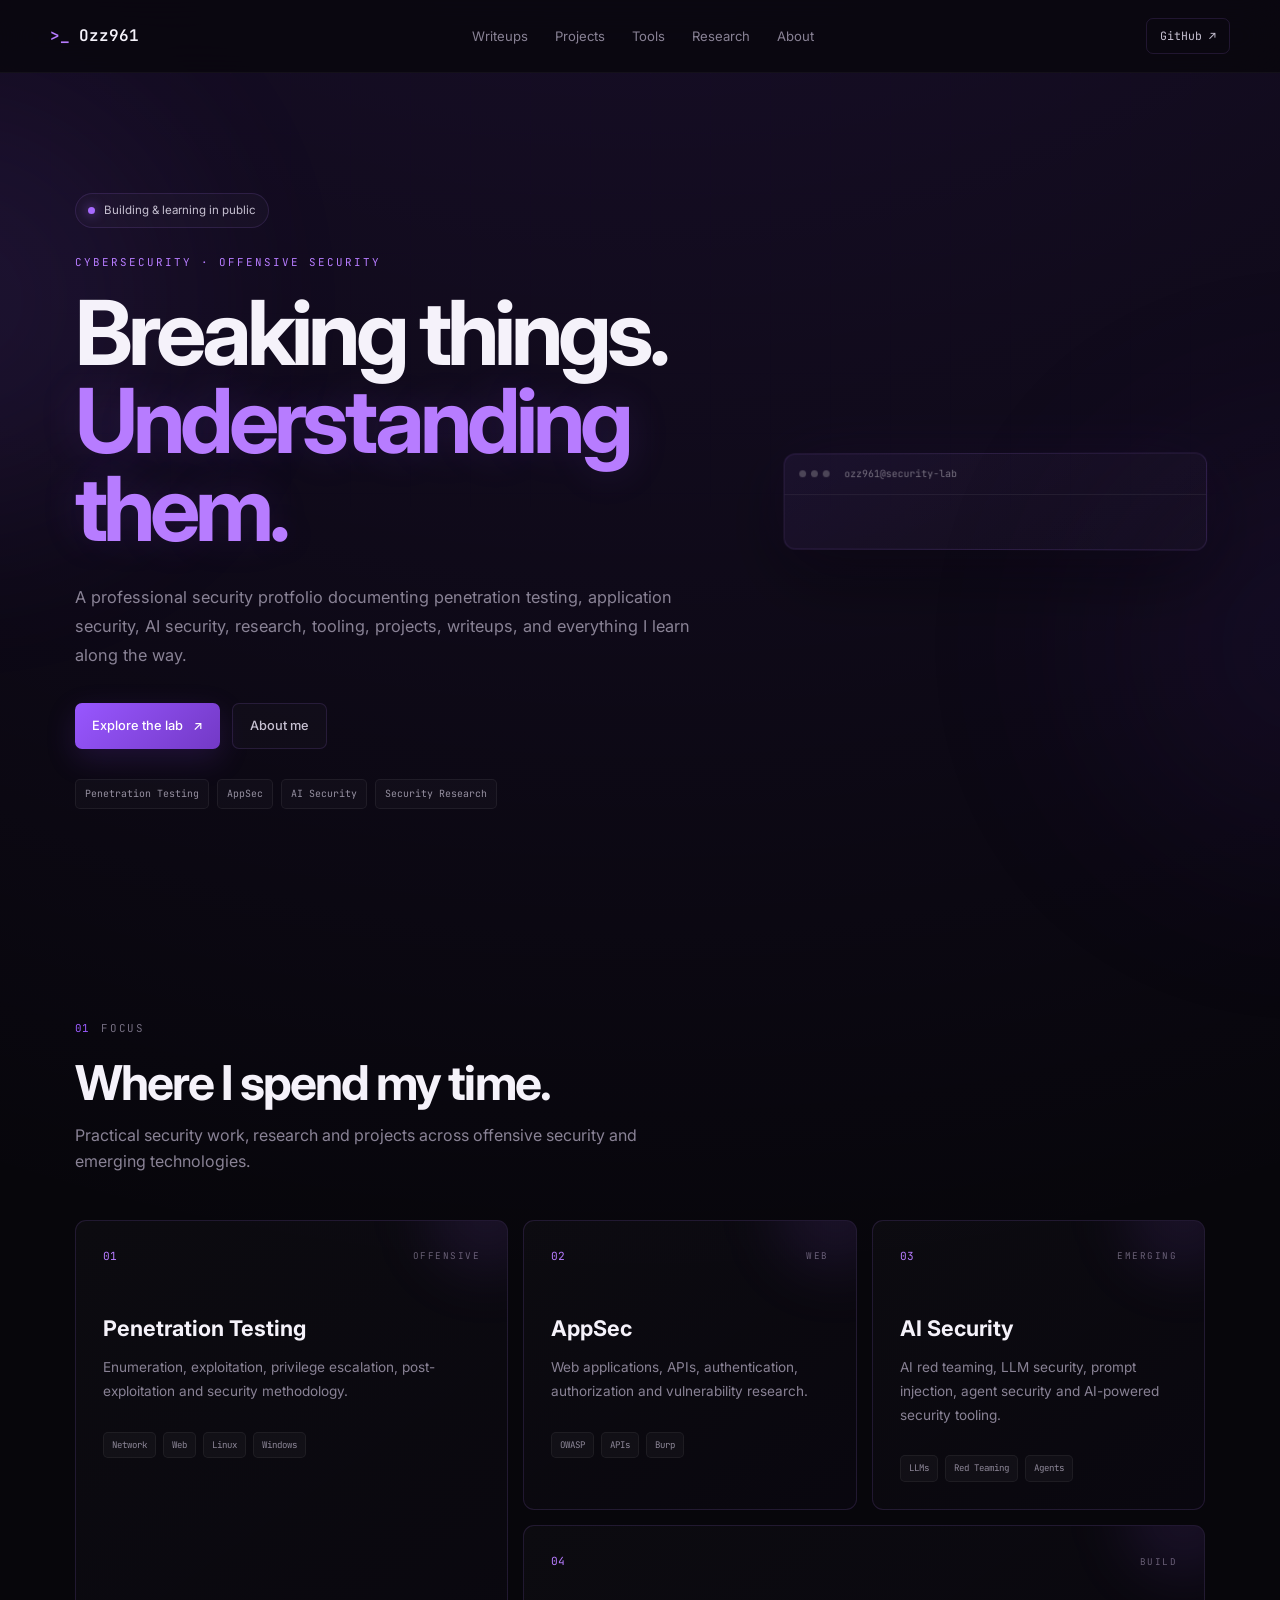
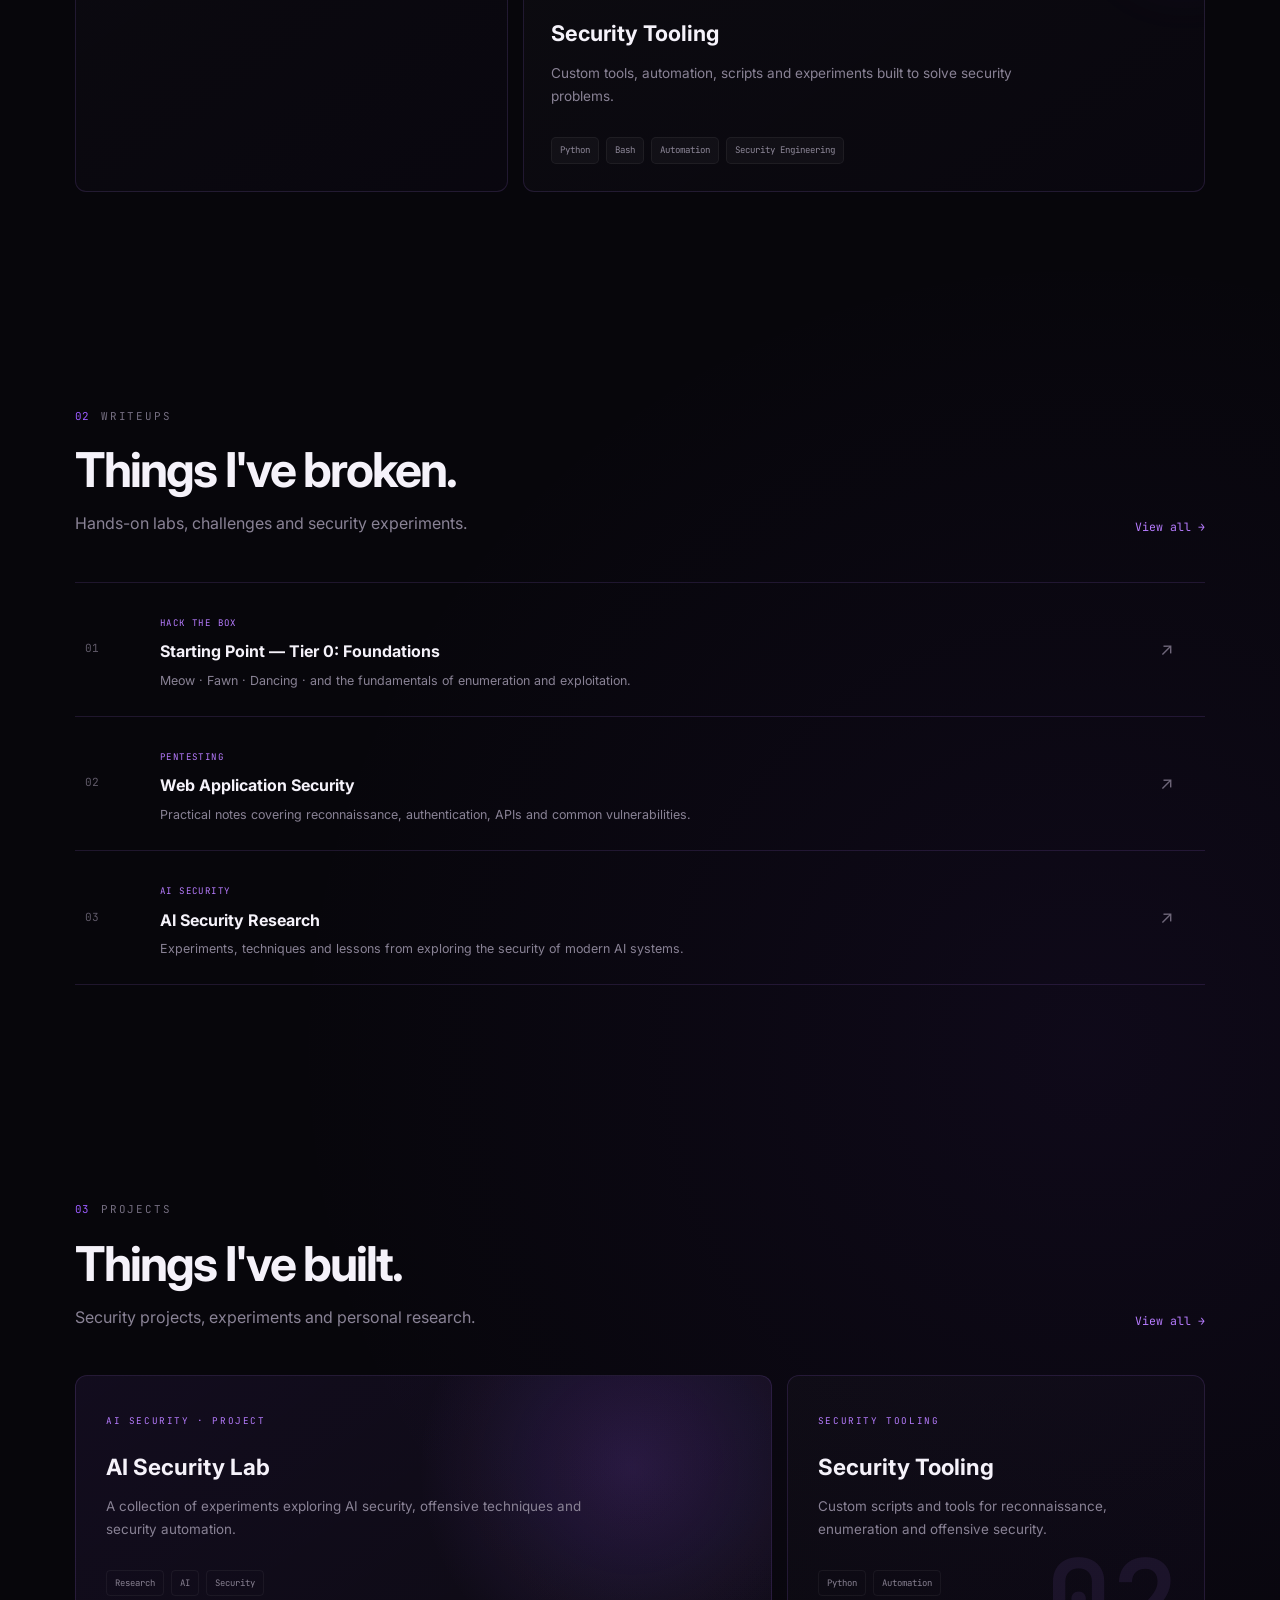
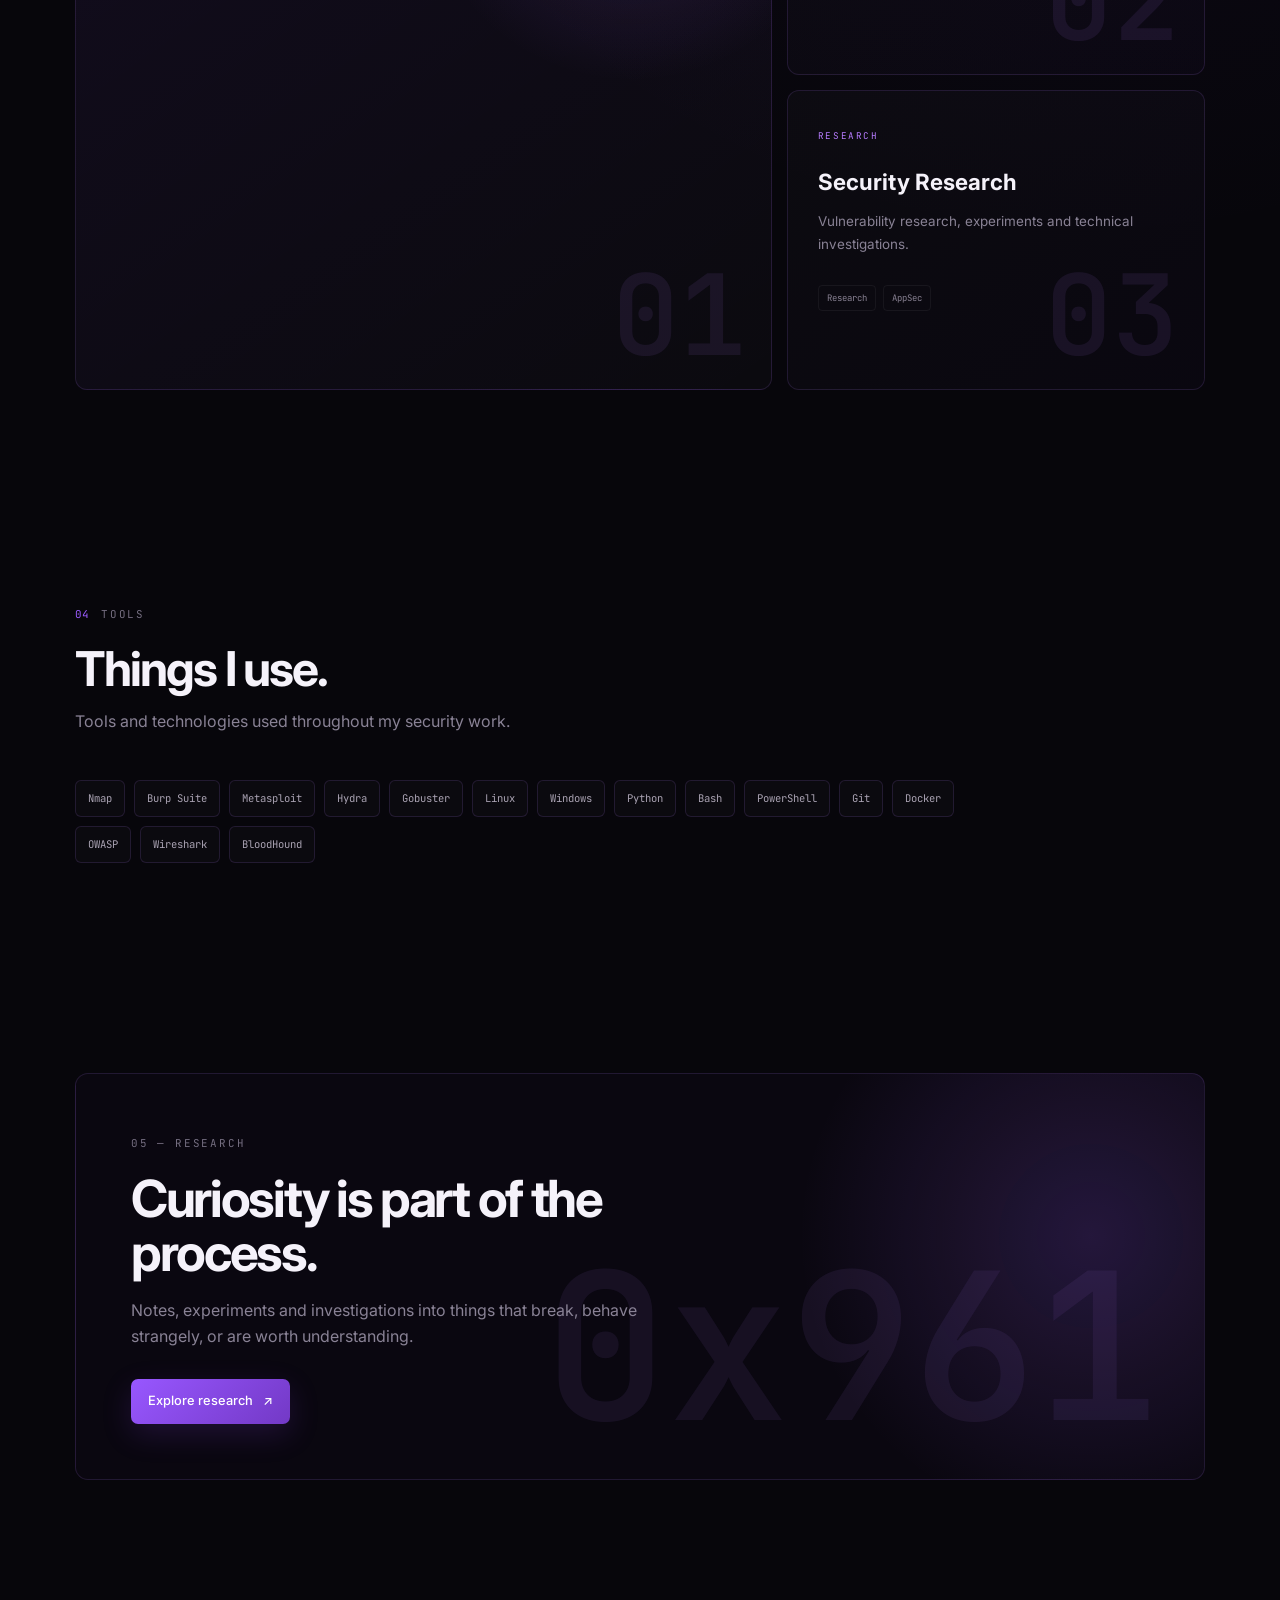
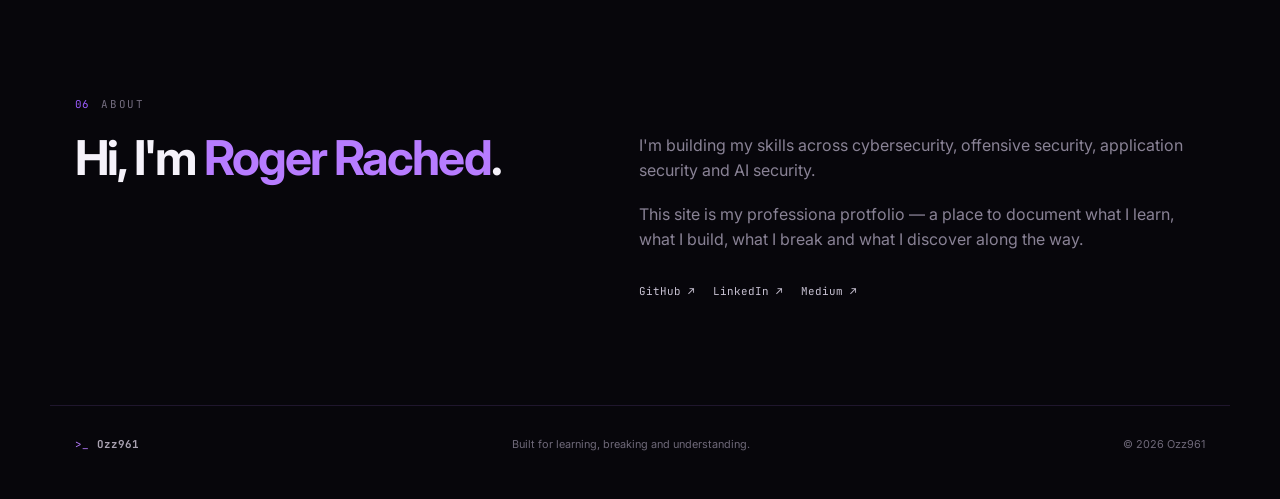
==== commit 27b18ada: "Update index.html" ====
--- a/index.html
+++ b/index.html
@@ -4,7 +4,7 @@
     <meta charset="UTF-8">
     <meta name="viewport" content="width=device-width, initial-scale=1.0">
 
-    <title>Ozz961 — Cybersecurity</title>
+    <title>Ozz961 — Offensive AI in Cybersecurity</title>
 
     <meta
         name="description"
@@ -26,11 +26,9 @@
 
 <body>
 
-    <!-- Ambient background -->
     <div class="ambient ambient-one"></div>
     <div class="ambient ambient-two"></div>
 
-    <!-- NAVIGATION -->
     <header class="navbar">
         <a href="#" class="brand">
             <span class="brand-mark">&gt;_</span>
@@ -55,7 +53,6 @@
         </a>
     </header>
 
-
     <main>
 
         <!-- HERO -->
@@ -67,10 +64,12 @@
 
                 <div class="status-pill">
                     <span class="status-dot"></span>
-                    Building & learning in public
-                </div>
-
-                <p class="eyebrow">CYBERSECURITY · OFFENSIVE SECURITY</p>
+                    Building &amp; learning in public
+                </div>
+
+                <p class="eyebrow">
+                    CYBERSECURITY · OFFENSIVE SECURITY
+                </p>
 
                 <h1>
                     Breaking things.
@@ -79,7 +78,7 @@
                 </h1>
 
                 <p class="hero-text">
-                    A personal security lab documenting penetration testing,
+                    A professional security protfolio documenting penetration testing,
                     application security, AI security, research, tooling,
                     projects, writeups, and everything I learn along the way.
                 </p>
@@ -118,42 +117,7 @@
                     </span>
                 </div>
 
-                <div class="terminal-body">
-
-                    <p>
-                        <span class="terminal-purple">$</span>
-                        whoami
-                    </p>
-
-                    <p class="terminal-output">
-                        cybersecurity enthusiast
-                    </p>
-
-                    <p>
-                        <span class="terminal-purple">$</span>
-                        focus
-                    </p>
-
-                    <p class="terminal-output">
-                        pentesting · appsec · ai security
-                    </p>
-
-                    <p>
-                        <span class="terminal-purple">$</span>
-                        current_status
-                    </p>
-
-                    <p class="terminal-output">
-                        learning → building → breaking
-                    </p>
-
-                    <p>
-                        <span class="terminal-purple">$</span>
-                        _
-                        <span class="cursor"></span>
-                    </p>
-
-                </div>
+                <div class="terminal-body" id="terminal-output"></div>
 
             </div>
 
@@ -164,6 +128,7 @@
         <section class="section" id="focus">
 
             <div class="section-header">
+
                 <div>
                     <span class="section-number">01</span>
                     <span class="section-label">FOCUS</span>
@@ -175,12 +140,13 @@
                     Practical security work, research and projects across
                     offensive security and emerging technologies.
                 </p>
-            </div>
-
+
+            </div>
 
             <div class="focus-grid">
 
                 <article class="focus-card large">
+
                     <div class="card-top">
                         <span class="card-icon">01</span>
                         <span class="card-category">OFFENSIVE</span>
@@ -199,10 +165,12 @@
                         <span>Linux</span>
                         <span>Windows</span>
                     </div>
+
                 </article>
 
 
                 <article class="focus-card">
+
                     <div class="card-top">
                         <span class="card-icon">02</span>
                         <span class="card-category">WEB</span>
@@ -220,10 +188,12 @@
                         <span>APIs</span>
                         <span>Burp</span>
                     </div>
+
                 </article>
 
 
                 <article class="focus-card">
+
                     <div class="card-top">
                         <span class="card-icon">03</span>
                         <span class="card-category">EMERGING</span>
@@ -241,10 +211,12 @@
                         <span>Red Teaming</span>
                         <span>Agents</span>
                     </div>
+
                 </article>
 
 
                 <article class="focus-card wide">
+
                     <div class="card-top">
                         <span class="card-icon">04</span>
                         <span class="card-category">BUILD</span>
@@ -263,6 +235,7 @@
                         <span>Automation</span>
                         <span>Security Engineering</span>
                     </div>
+
                 </article>
 
             </div>
@@ -397,8 +370,6 @@
             <div class="project-grid">
 
                 <article class="project-card featured">
-
-                    <div class="project-glow"></div>
 
                     <div class="project-content">
 
@@ -580,7 +551,7 @@
 
                     <h2>
                         Hi, I'm
-                        <span>[Your Full Name]</span>.
+                        <span>Roger Rached</span>.
                     </h2>
 
                 </div>
@@ -593,7 +564,7 @@
                     </p>
 
                     <p>
-                        This site is my personal lab — a place to document
+                        This site is my professiona protfolio — a place to document
                         what I learn, what I build, what I break and what
                         I discover along the way.
                     </p>
@@ -627,7 +598,6 @@
     </main>
 
 
-    <!-- FOOTER -->
     <footer>
 
         <div class="footer-brand">
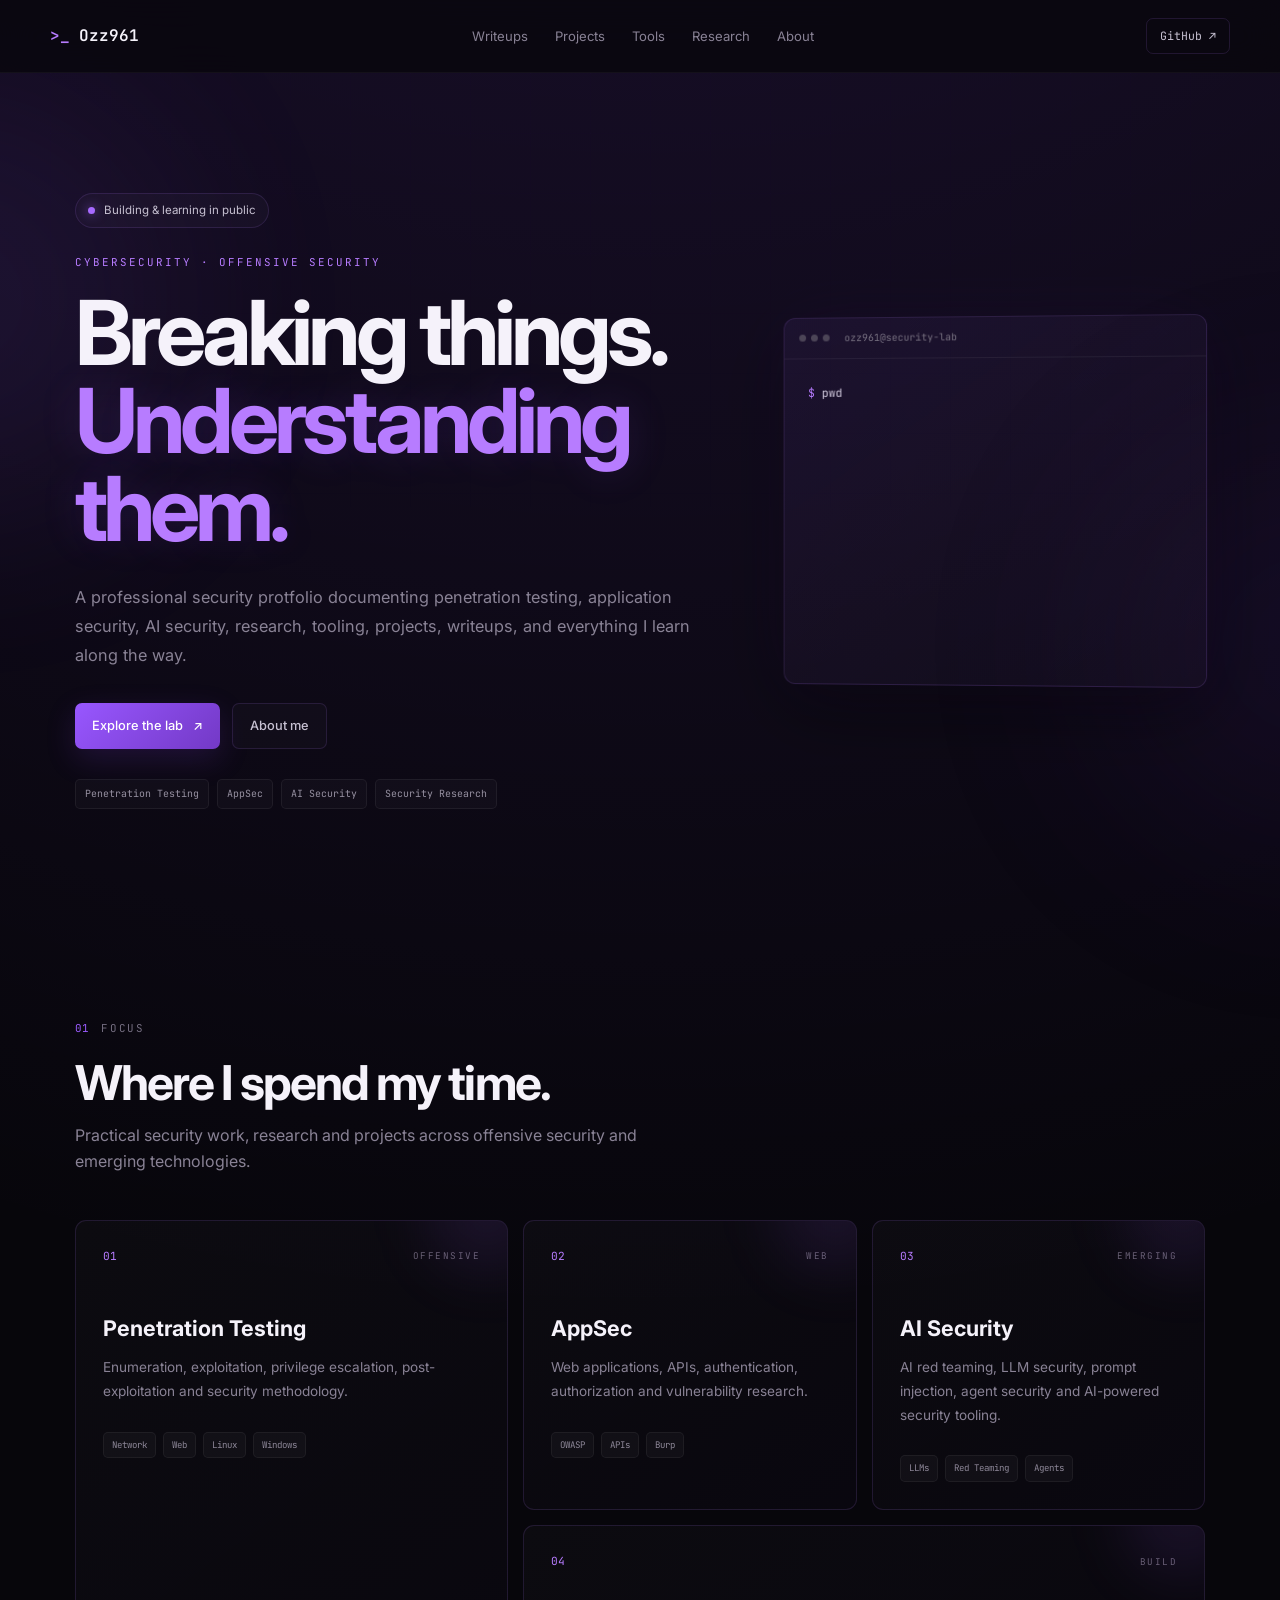
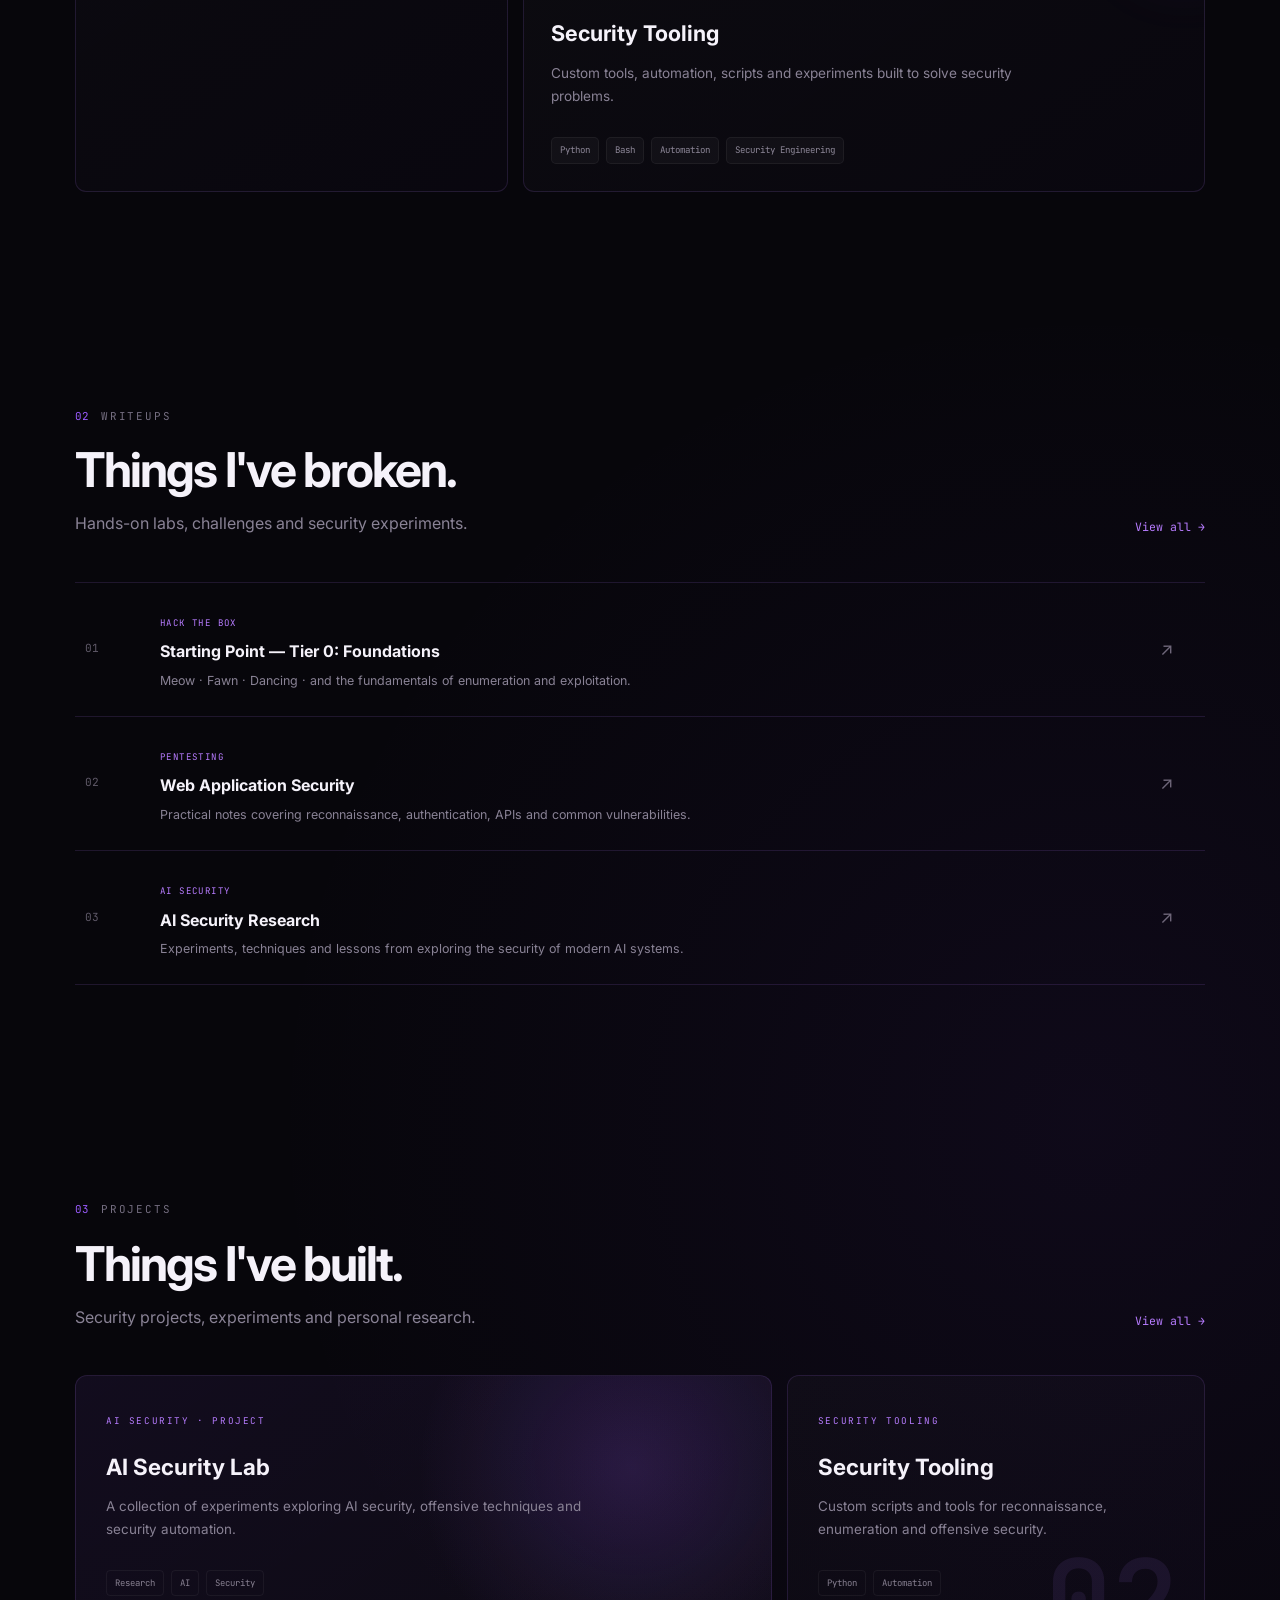
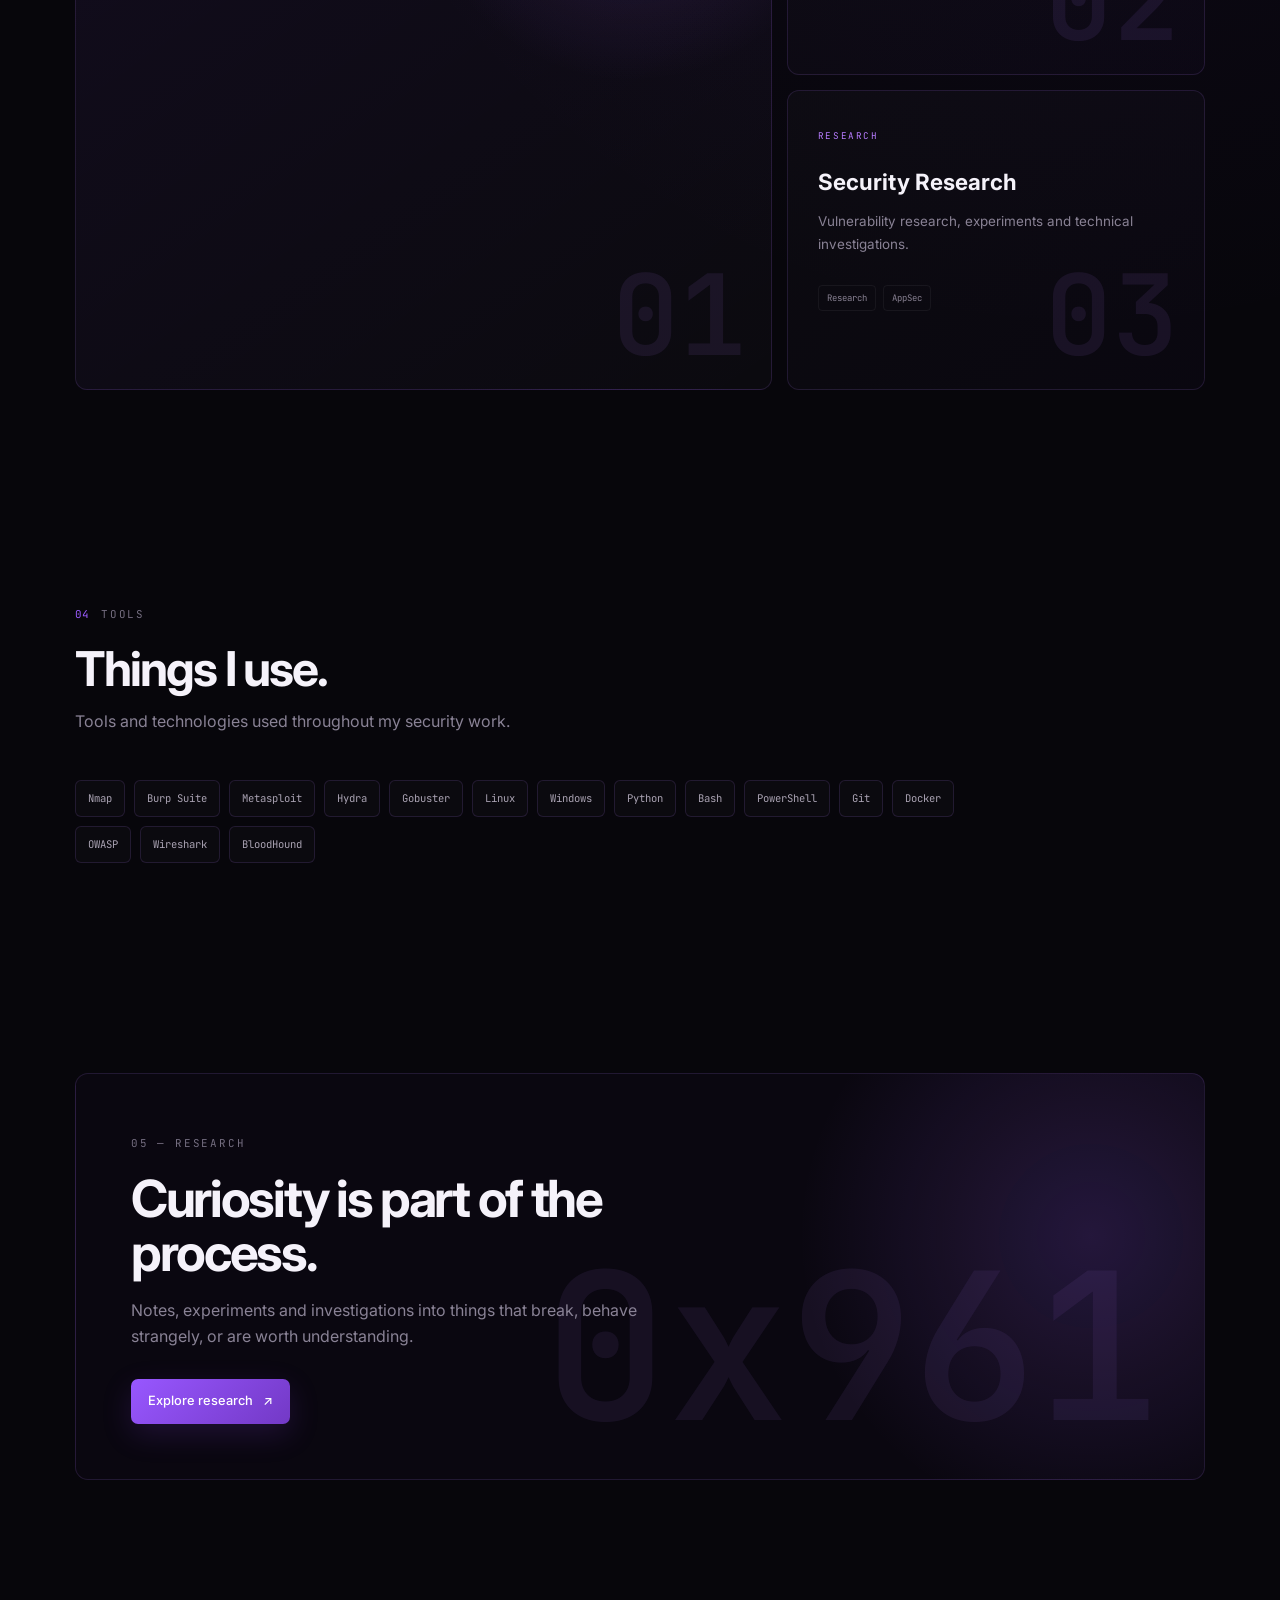
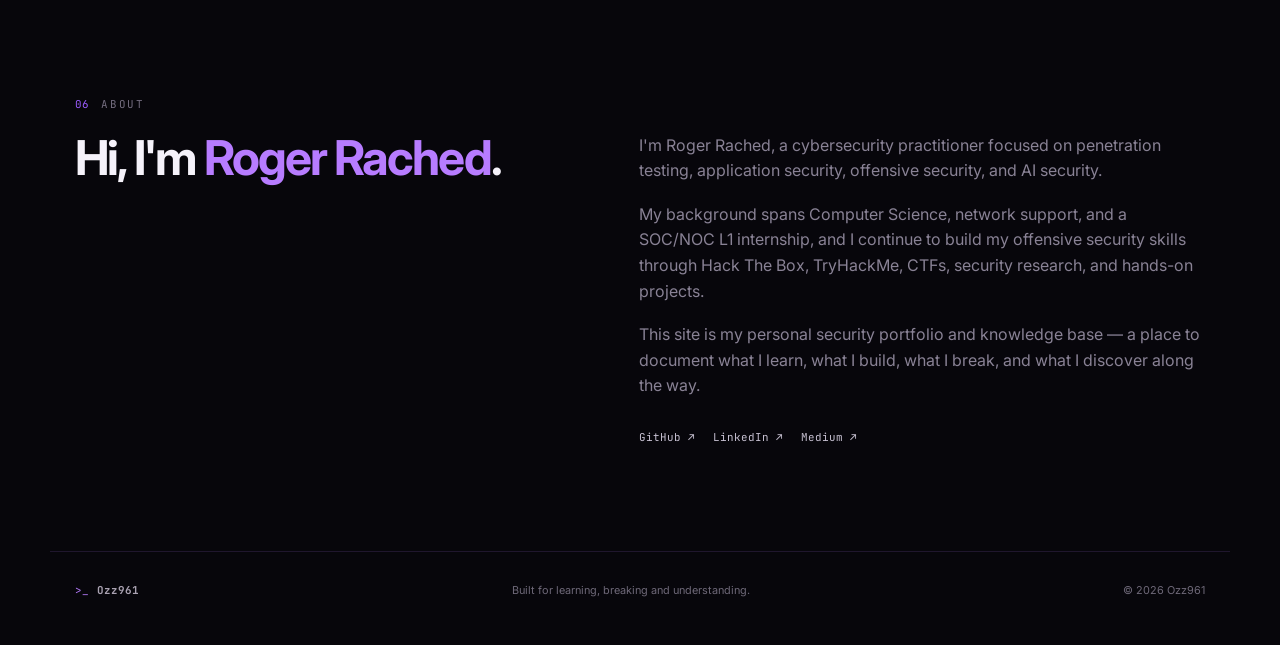
==== commit 317cbfc7: "Update index.html" ====
--- a/index.html
+++ b/index.html
@@ -558,16 +558,24 @@
 
                 <div class="about-copy">
 
-                    <p>
-                        I'm building my skills across cybersecurity,
-                        offensive security, application security and AI security.
-                    </p>
-
-                    <p>
-                        This site is my professiona protfolio — a place to document
-                        what I learn, what I build, what I break and what
-                        I discover along the way.
-                    </p>
+                        <p>
+                            I'm Roger Rached, a cybersecurity practitioner focused on
+                            penetration testing, application security, offensive security,
+                            and AI security.
+                        </p>
+                        
+                        <p>
+                            My background spans Computer Science, network support, and a
+                            SOC/NOC L1 internship, and I continue to build my offensive
+                            security skills through Hack The Box, TryHackMe, CTFs,
+                            security research, and hands-on projects.
+                        </p>
+                        
+                        <p>
+                            This site is my personal security portfolio and knowledge base —
+                            a place to document what I learn, what I build, what I break,
+                            and what I discover along the way.
+                        </p>
 
                     <div class="about-links">
 
--- a/style.css
+++ b/style.css
@@ -30,7 +30,6 @@
 
 body {
     min-height: 100vh;
-
     background:
         radial-gradient(
             circle at 50% -15%,
@@ -43,20 +42,11 @@
             transparent 28%
         ),
         var(--bg);
-
     color: var(--text);
-
     font-family: "Inter", sans-serif;
-
     line-height: 1.6;
-
     overflow-x: hidden;
 }
-
-
-/* -------------------------
-   GLOBAL
-------------------------- */
 
 a {
     color: inherit;
@@ -68,58 +58,41 @@
 
 .ambient {
     position: fixed;
-
     width: 420px;
     height: 420px;
-
     border-radius: 50%;
-
     filter: blur(110px);
-
     pointer-events: none;
-
     opacity: 0.1;
-
     z-index: -2;
 }
 
 .ambient-one {
     background: var(--purple);
-
     top: 10%;
     left: -250px;
 }
 
 .ambient-two {
     background: #5425a0;
-
     bottom: 5%;
     right: -240px;
 }
 
 
-/* -------------------------
-   NAVBAR
-------------------------- */
+/* NAVBAR */
 
 .navbar {
     position: sticky;
-
     top: 0;
-
     z-index: 100;
-
     width: 100%;
-
     border-bottom: 1px solid rgba(255, 255, 255, 0.04);
-
     background: rgba(7, 6, 11, 0.72);
-
     backdrop-filter: blur(18px);
     -webkit-backdrop-filter: blur(18px);
 
     display: flex;
-
     align-items: center;
     justify-content: space-between;
 
@@ -128,41 +101,29 @@
 
 .brand {
     display: inline-flex;
-
     align-items: center;
-
     gap: 9px;
-
     text-decoration: none;
-
-    font-family: "JetBrains Mono", monospace;
-
+    font-family: "JetBrains Mono", monospace;
     font-weight: 600;
-
     font-size: 1rem;
 }
 
 .brand-mark {
     color: var(--purple-bright);
-
     font-family: "JetBrains Mono", monospace;
 }
 
 .nav-links {
     display: flex;
-
     align-items: center;
-
     gap: 27px;
 }
 
 .nav-links a {
     color: var(--muted);
-
     text-decoration: none;
-
     font-size: 0.82rem;
-
     transition: color 0.2s ease;
 }
 
@@ -172,17 +133,11 @@
 
 .github-link {
     border: 1px solid var(--border);
-
     border-radius: 7px;
-
     padding: 8px 13px;
-
     text-decoration: none;
-
-    font-family: "JetBrains Mono", monospace;
-
+    font-family: "JetBrains Mono", monospace;
     font-size: 0.72rem;
-
     color: var(--text-soft);
 
     transition:
@@ -193,40 +148,31 @@
 
 .github-link:hover {
     border-color: var(--border-hover);
-
     background: rgba(155, 92, 255, 0.08);
-
     transform: translateY(-1px);
 }
 
 
-/* -------------------------
-   HERO
-------------------------- */
+/* HERO */
 
 .hero {
     position: relative;
 
     max-width: var(--max-width);
-
     min-height: 720px;
 
     margin: auto;
-
     padding: 120px 25px 100px;
 
     display: grid;
-
     grid-template-columns: 1.2fr 0.8fr;
 
     gap: 70px;
-
     align-items: center;
 }
 
 .hero-grid {
     position: absolute;
-
     inset: 0;
 
     opacity: 0.18;
@@ -255,27 +201,22 @@
 
 .hero-content {
     position: relative;
-
     z-index: 2;
 }
 
 .status-pill {
     display: inline-flex;
-
     align-items: center;
-
     gap: 9px;
 
     padding: 7px 12px;
 
     border: 1px solid var(--border);
-
     border-radius: 999px;
 
     background: rgba(255, 255, 255, 0.025);
 
     color: var(--text-soft);
-
     font-size: 0.72rem;
 
     margin-bottom: 26px;
@@ -443,9 +384,7 @@
 }
 
 
-/* -------------------------
-   TERMINAL
-------------------------- */
+/* TERMINAL */
 
 .hero-terminal {
     position: relative;
@@ -468,6 +407,8 @@
     overflow: hidden;
 
     transform: perspective(1000px) rotateY(-3deg);
+
+    min-height: 370px;
 }
 
 .terminal-top {
@@ -506,13 +447,27 @@
 }
 
 .terminal-body {
-    padding: 27px;
-
-    font-family: "JetBrains Mono", monospace;
-
-    font-size: 0.73rem;
-
-    line-height: 2.1;
+    padding: 24px;
+
+    font-family: "JetBrains Mono", monospace;
+
+    font-size: 0.72rem;
+
+    line-height: 1.7;
+
+    min-height: 320px;
+}
+
+.terminal-line {
+    opacity: 0;
+
+    transform: translateY(4px);
+
+    animation: terminalLineIn 0.25s forwards;
+}
+
+.terminal-command {
+    color: #d8d1e4;
 }
 
 .terminal-purple {
@@ -520,9 +475,20 @@
 }
 
 .terminal-output {
-    color: #8f899c;
-
-    padding-left: 18px;
+    color: #80788d;
+
+    padding-left: 17px;
+}
+
+.terminal-success {
+    color: #9f8cff;
+}
+
+@keyframes terminalLineIn {
+    to {
+        opacity: 1;
+        transform: translateY(0);
+    }
 }
 
 .cursor {
@@ -530,6 +496,8 @@
 
     width: 7px;
     height: 13px;
+
+    margin-left: 2px;
 
     background: var(--purple);
 
@@ -545,9 +513,7 @@
 }
 
 
-/* -------------------------
-   SECTIONS
-------------------------- */
+/* SECTIONS */
 
 .section {
     max-width: var(--max-width);
@@ -630,9 +596,7 @@
 }
 
 
-/* -------------------------
-   FOCUS CARDS
-------------------------- */
+/* FOCUS CARDS */
 
 .focus-grid {
     display: grid;
@@ -789,9 +753,7 @@
 }
 
 
-/* -------------------------
-   WRITEUPS
-------------------------- */
+/* WRITEUPS */
 
 .writeup-list {
     border-top: 1px solid var(--border);
@@ -866,9 +828,7 @@
 }
 
 
-/* -------------------------
-   PROJECTS
-------------------------- */
+/* PROJECTS */
 
 .project-grid {
     display: grid;
@@ -1001,9 +961,7 @@
 }
 
 
-/* -------------------------
-   TOOLS
-------------------------- */
+/* TOOLS */
 
 .tools-cloud {
     display: flex;
@@ -1045,9 +1003,7 @@
 }
 
 
-/* -------------------------
-   RESEARCH
-------------------------- */
+/* RESEARCH */
 
 .research-box {
     position: relative;
@@ -1115,9 +1071,7 @@
 }
 
 
-/* -------------------------
-   ABOUT
-------------------------- */
+/* ABOUT */
 
 .about-grid {
     display: grid;
@@ -1182,9 +1136,7 @@
 }
 
 
-/* -------------------------
-   FOOTER
-------------------------- */
+/* FOOTER */
 
 footer {
     max-width: var(--max-width);
@@ -1221,9 +1173,7 @@
 }
 
 
-/* -------------------------
-   RESPONSIVE
-------------------------- */
+/* RESPONSIVE */
 
 @media (max-width: 950px) {
 
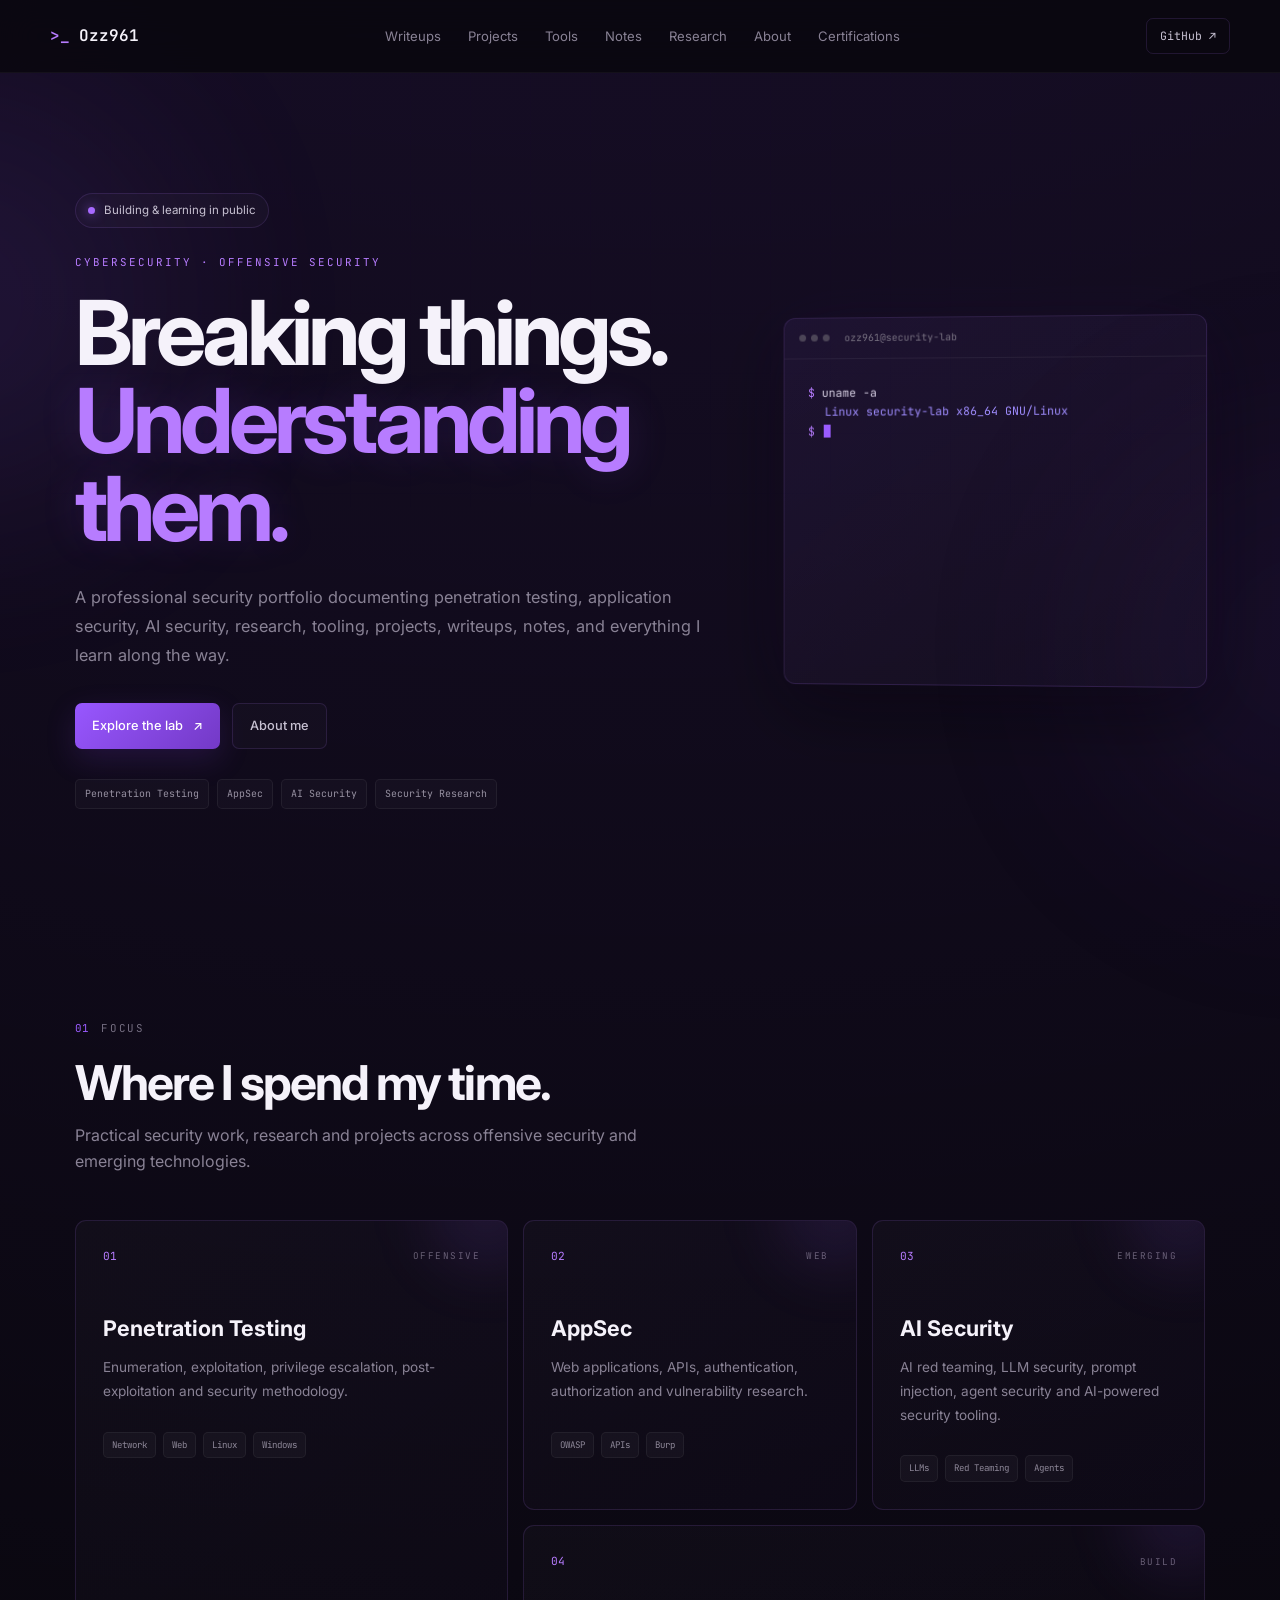
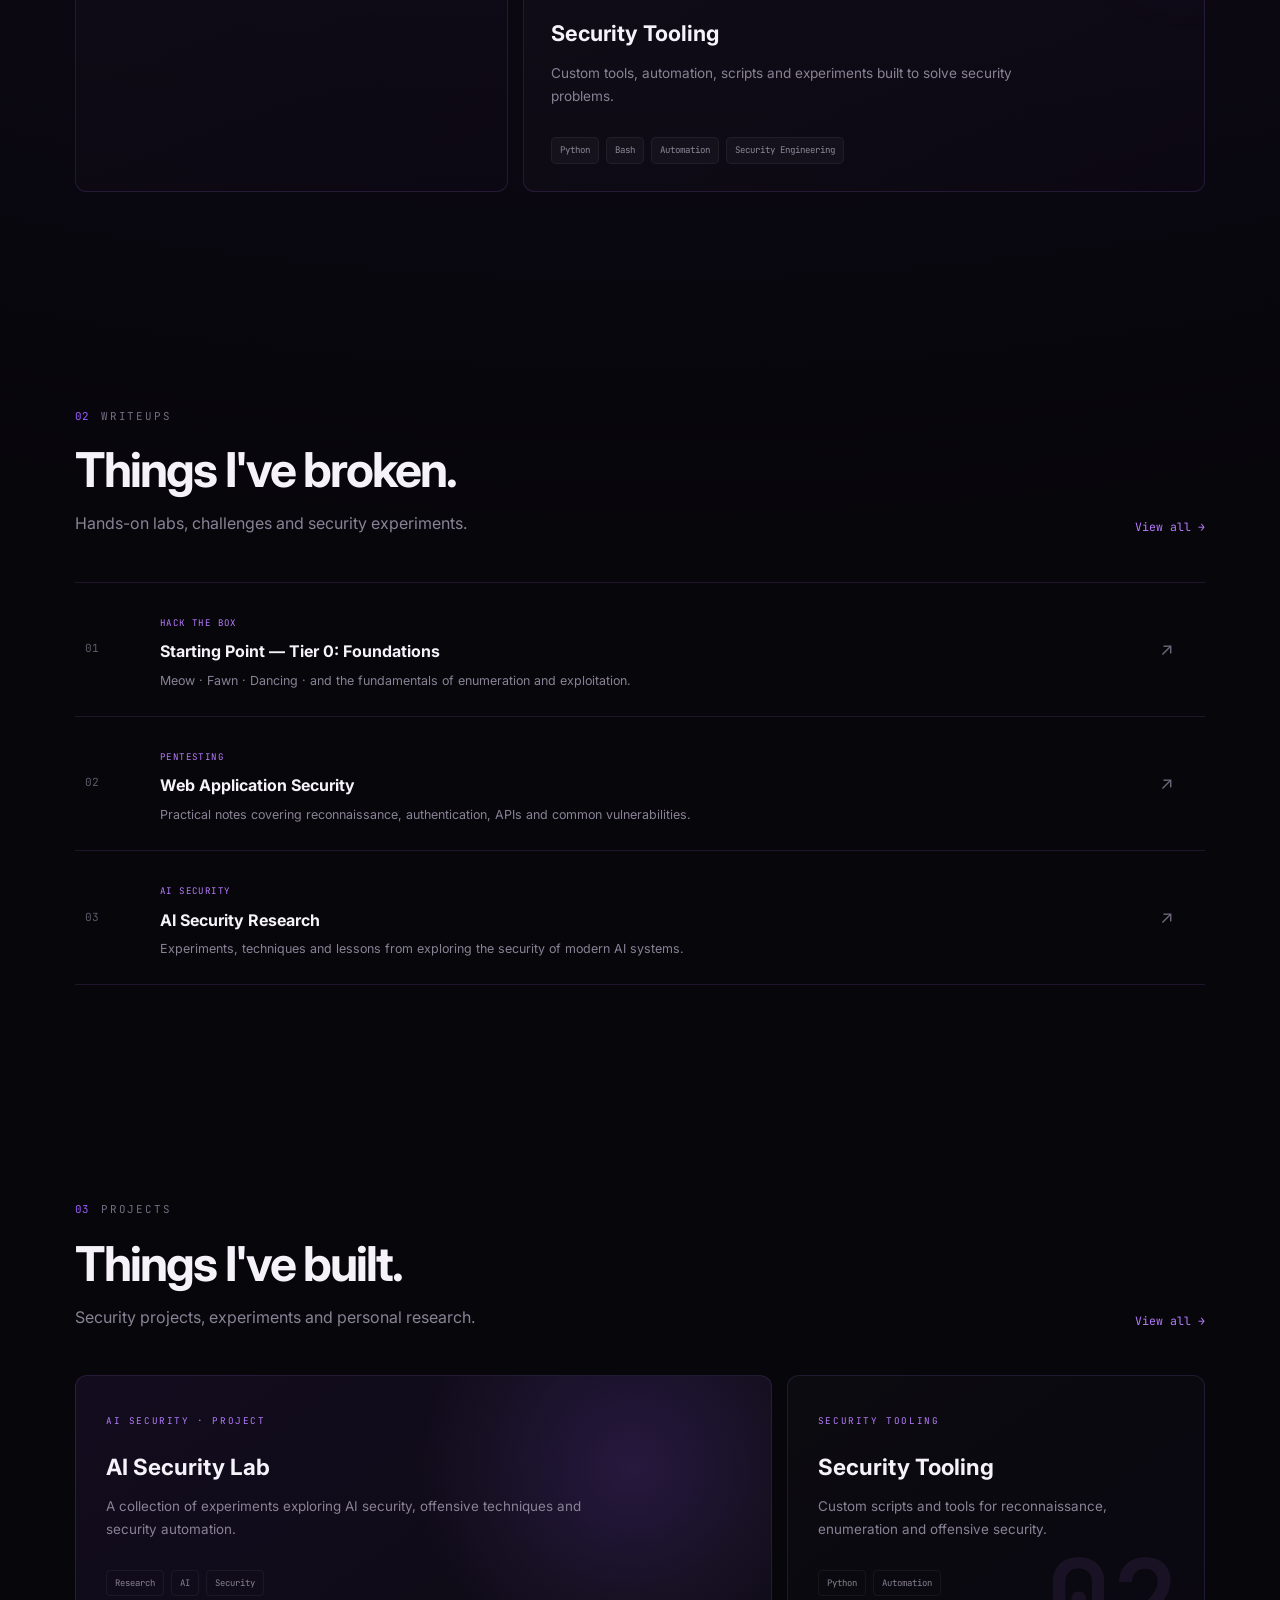
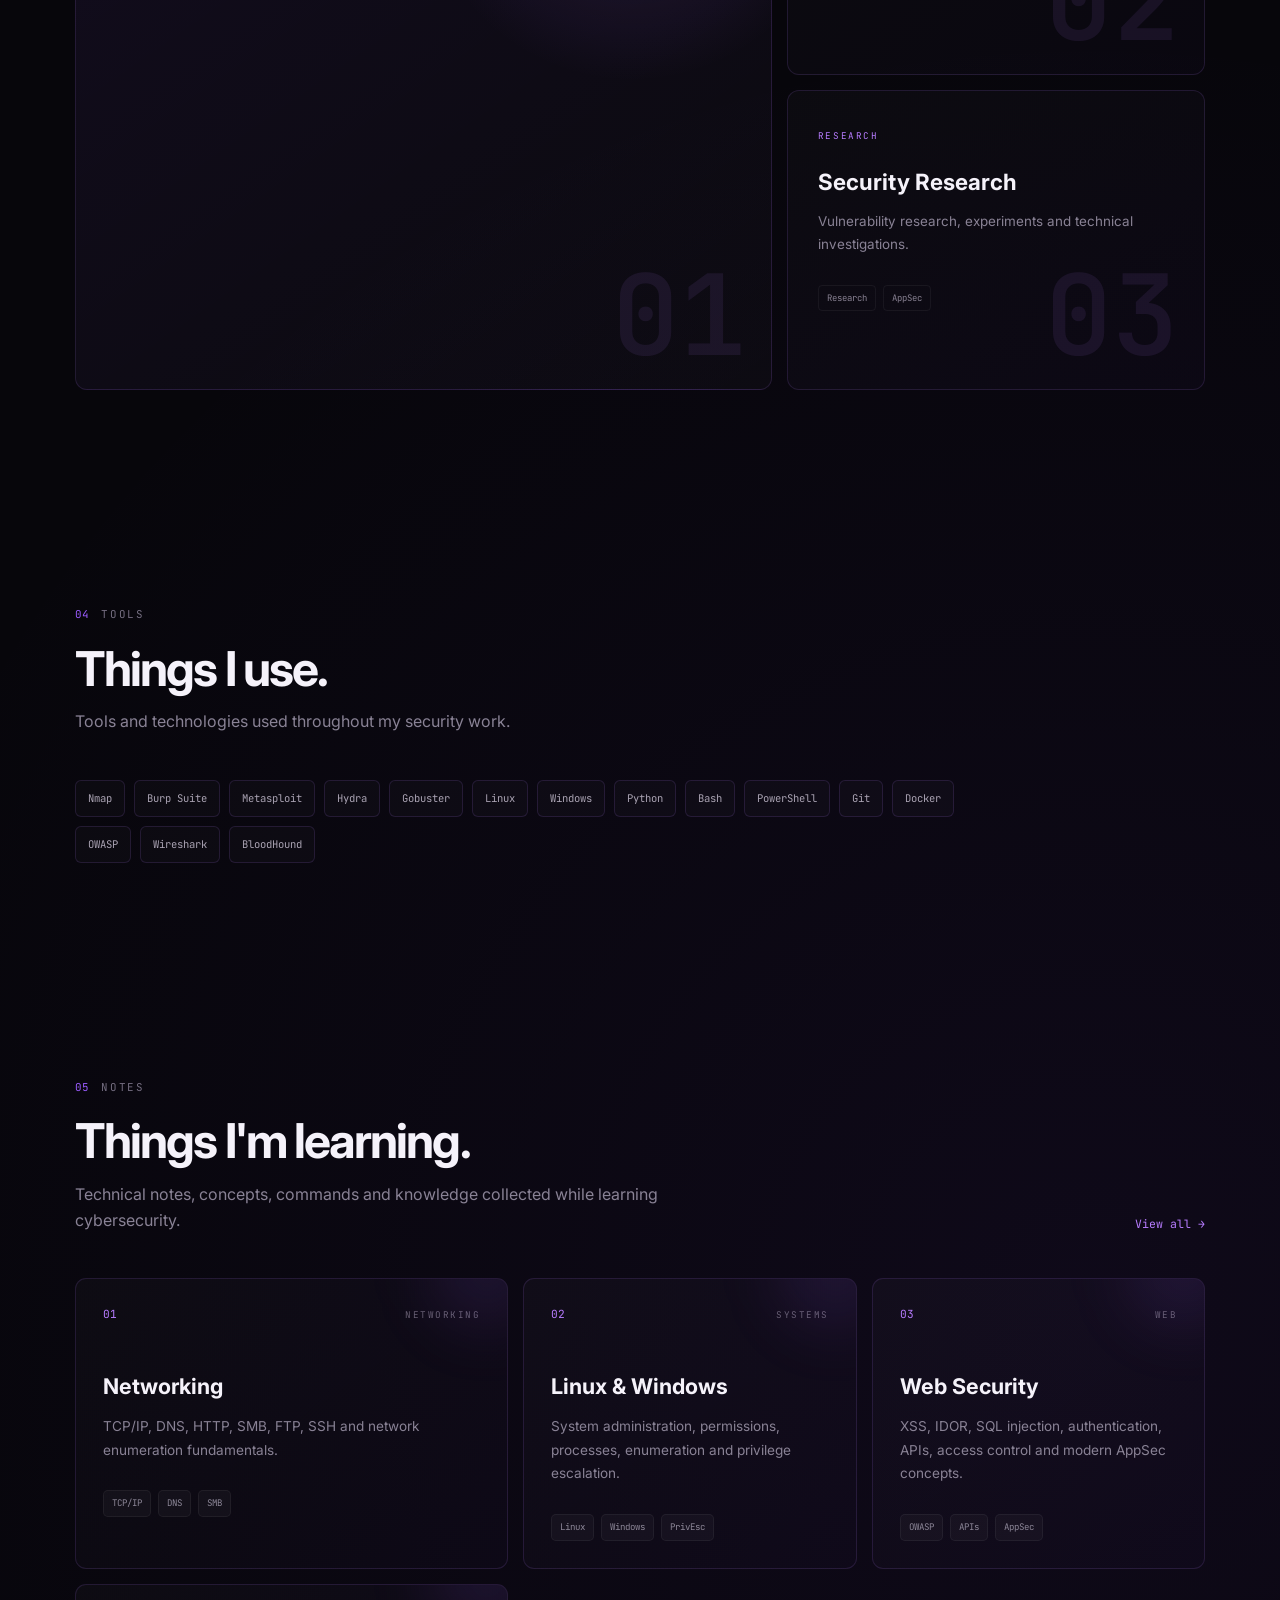
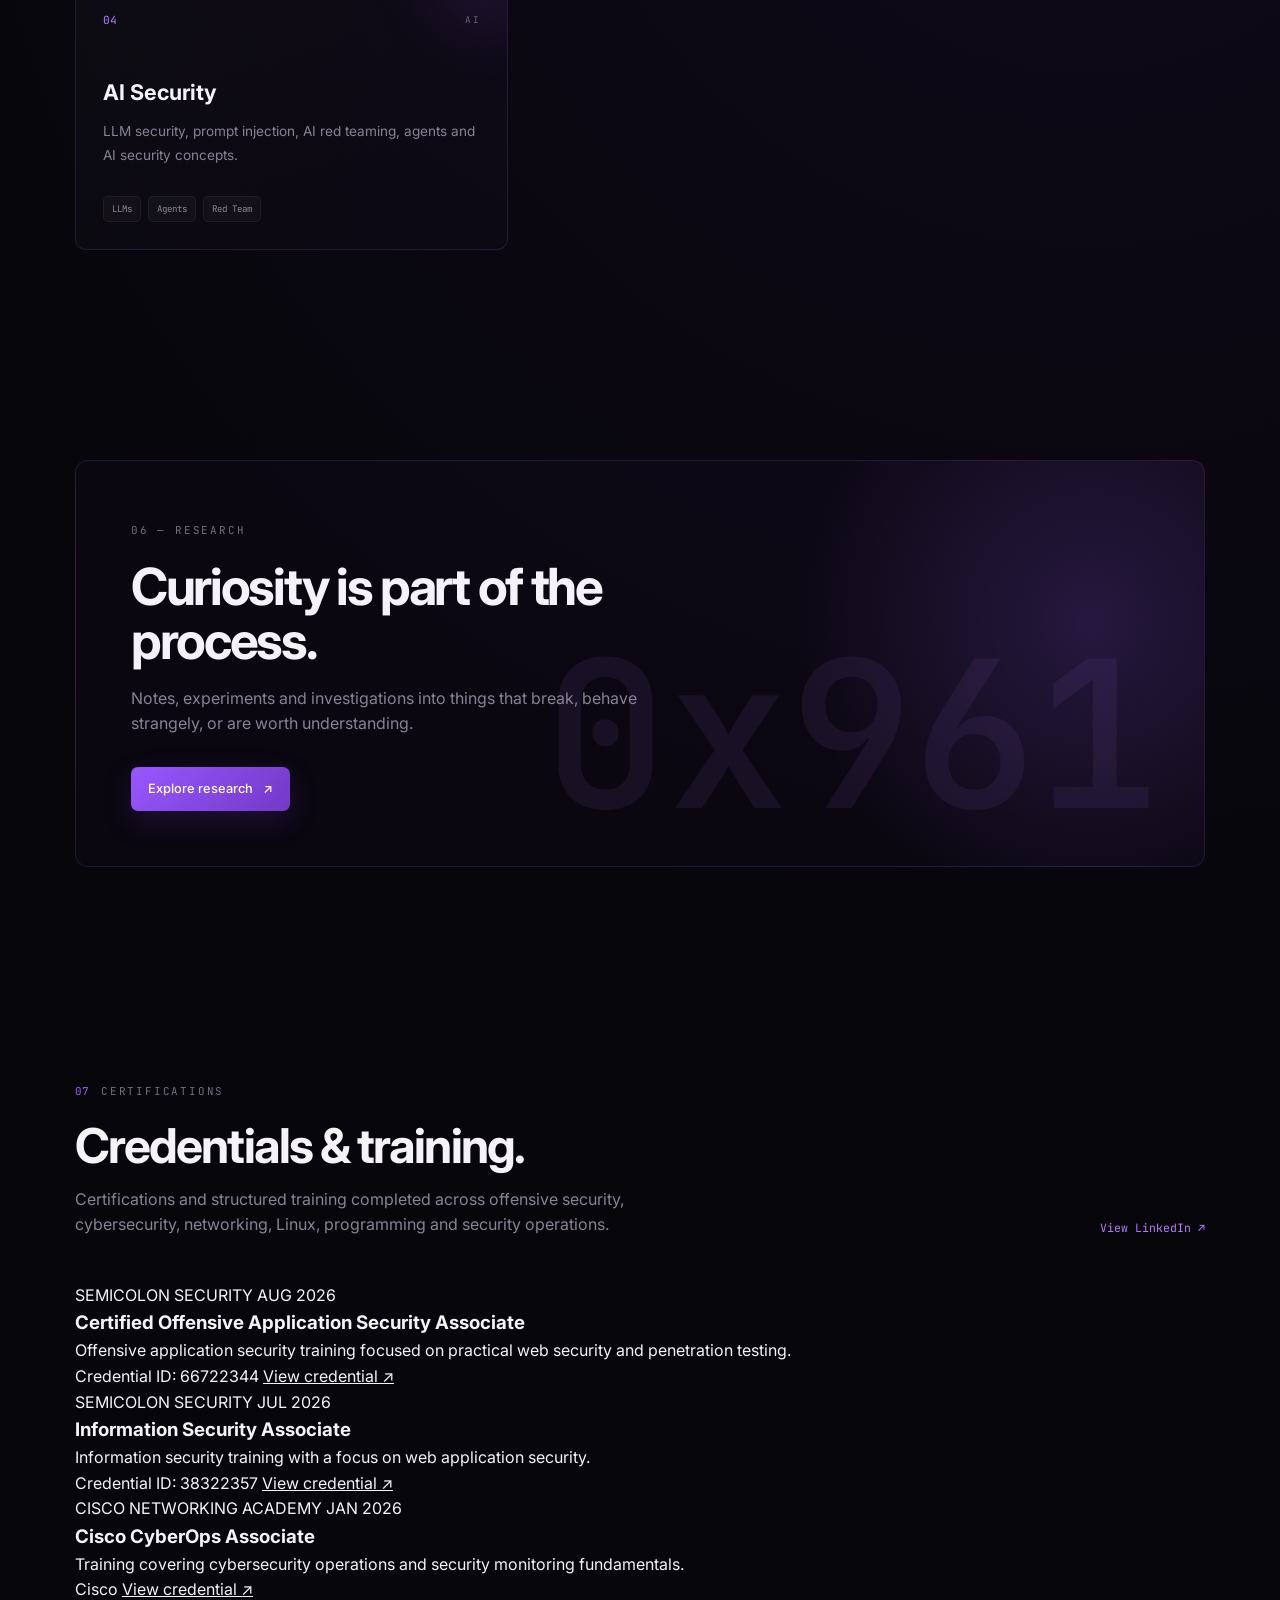
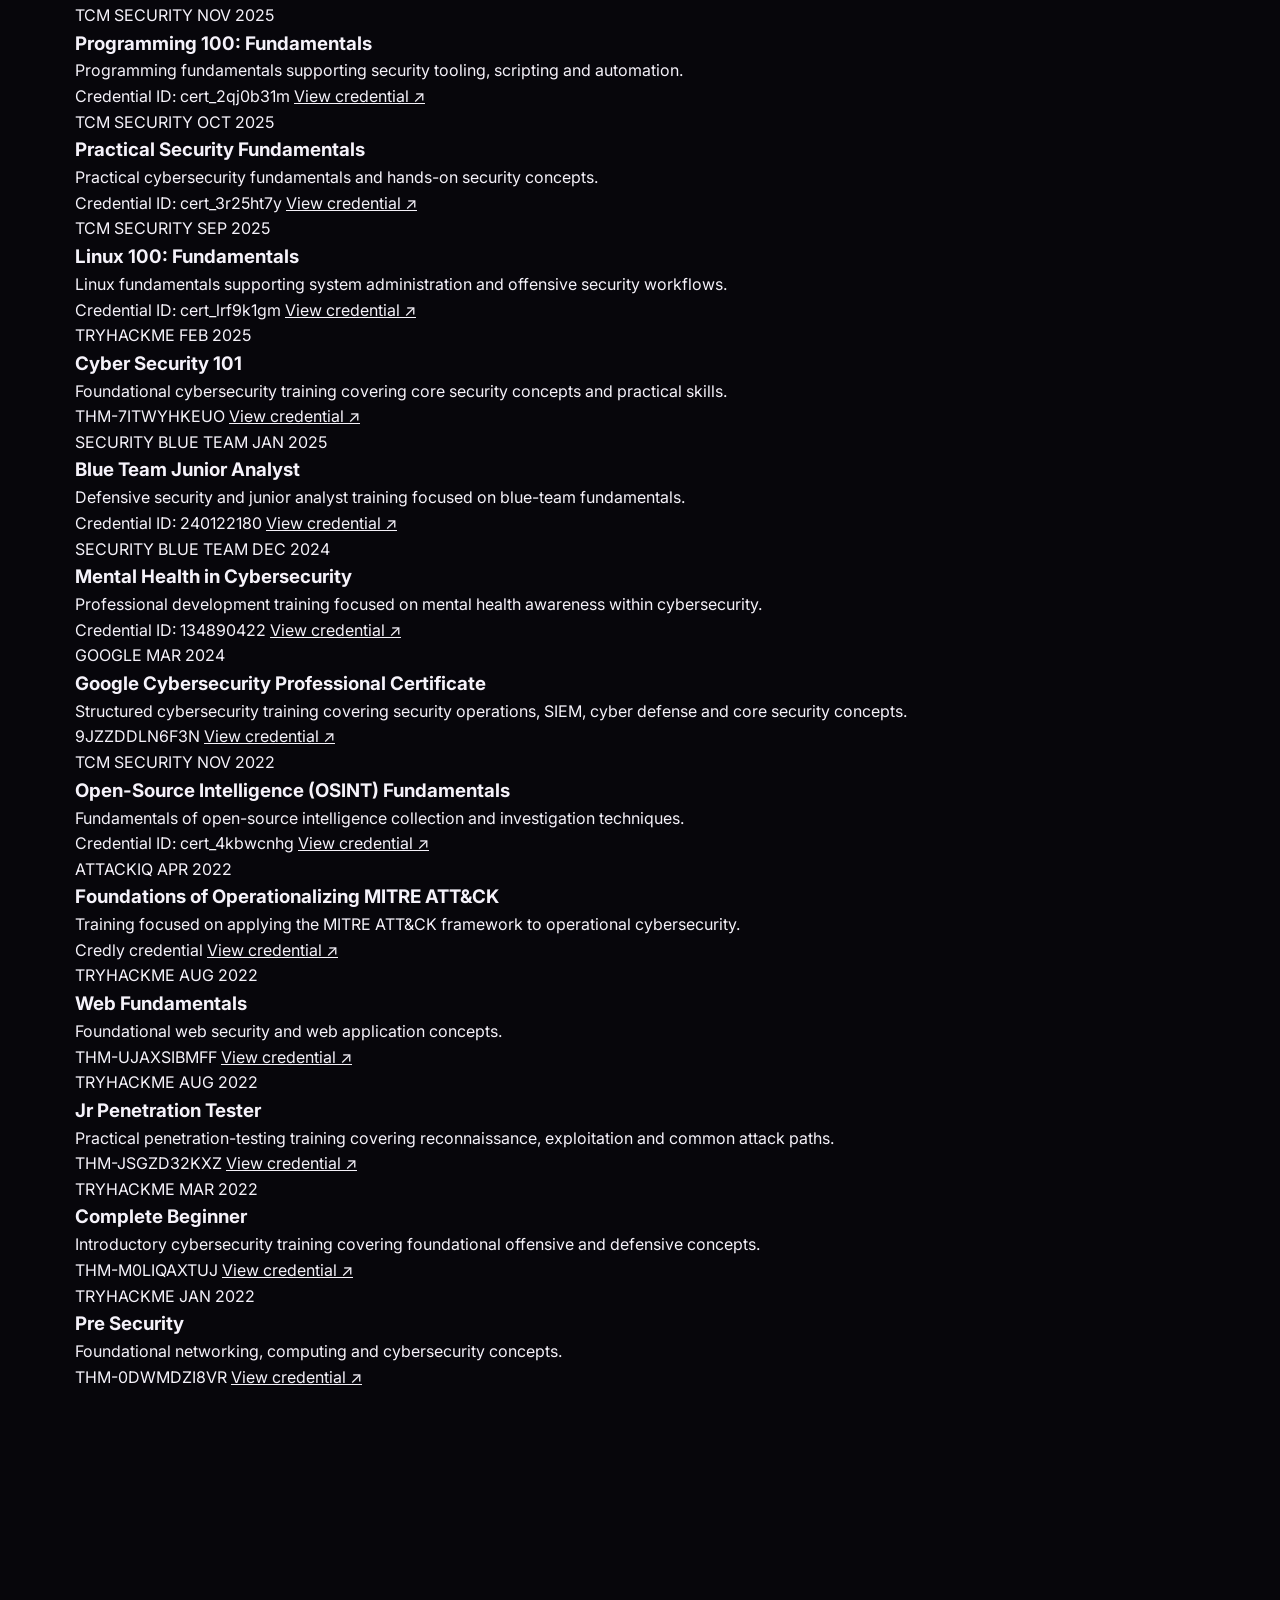
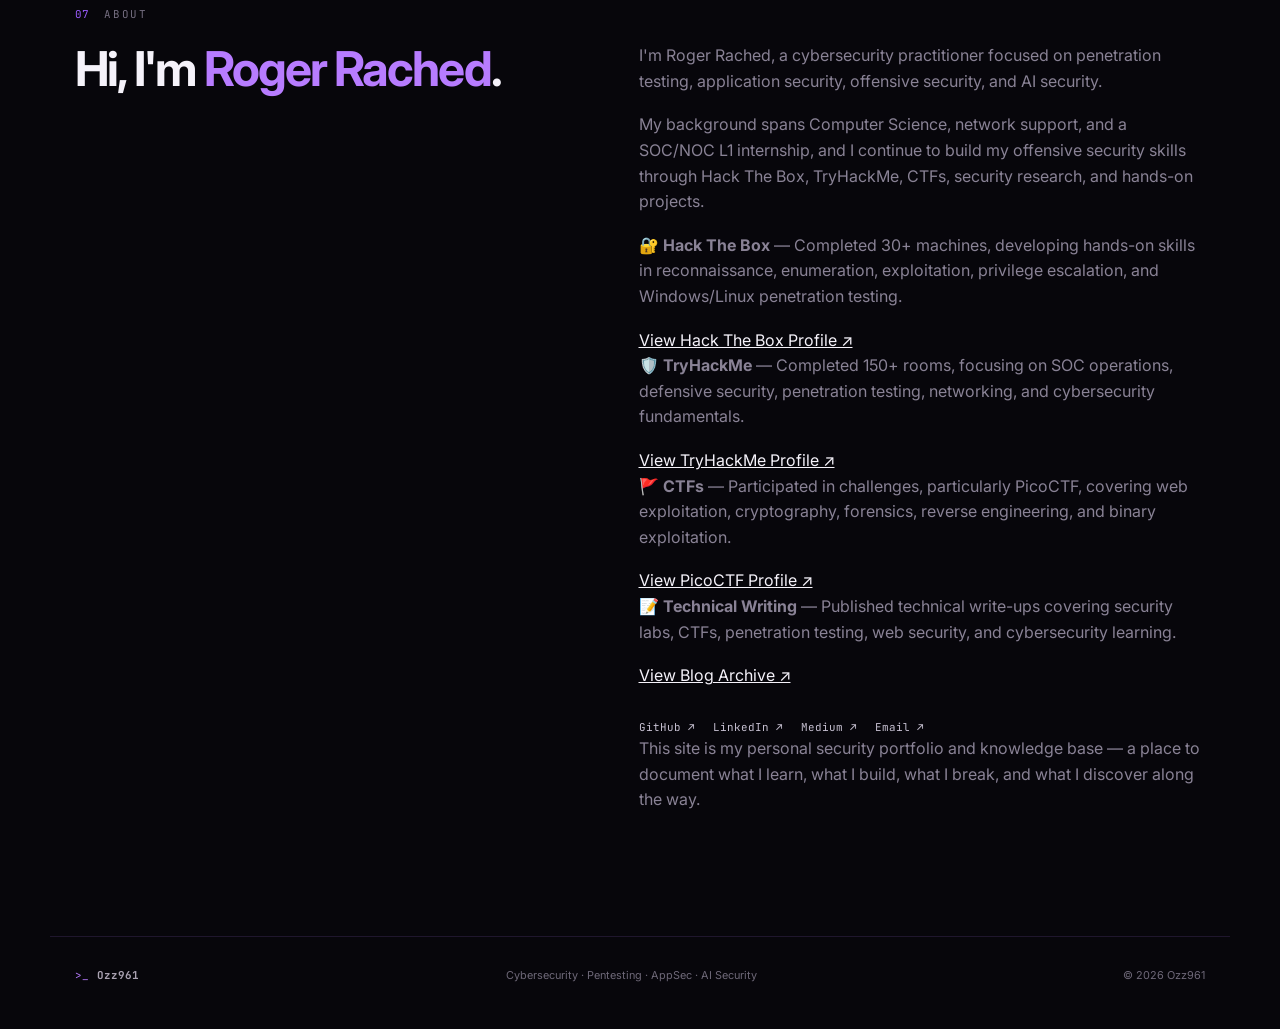
==== commit 52b1cf2a: "Update index.html" ====
--- a/index.html
+++ b/index.html
@@ -8,7 +8,7 @@
 
     <meta
         name="description"
-        content="Ozz961 — Cybersecurity, penetration testing, AppSec, AI security, research, tooling, writeups and projects."
+        content="Ozz961 — Cybersecurity, penetration testing, AppSec, AI security, research, tooling, writeups, notes and projects."
     >
 
     <meta name="theme-color" content="#08070d">
@@ -29,7 +29,9 @@
     <div class="ambient ambient-one"></div>
     <div class="ambient ambient-two"></div>
 
+    <!-- NAVIGATION -->
     <header class="navbar">
+
         <a href="#" class="brand">
             <span class="brand-mark">&gt;_</span>
             <span>Ozz961</span>
@@ -39,8 +41,10 @@
             <a href="#writeups">Writeups</a>
             <a href="#projects">Projects</a>
             <a href="#tools">Tools</a>
+            <a href="#notes">Notes</a>
             <a href="#research">Research</a>
             <a href="#about">About</a>
+            <a href="#certifications">Certifications</a>
         </nav>
 
         <a
@@ -51,7 +55,9 @@
         >
             GitHub ↗
         </a>
+
     </header>
+
 
     <main>
 
@@ -78,12 +84,14 @@
                 </h1>
 
                 <p class="hero-text">
-                    A professional security protfolio documenting penetration testing,
-                    application security, AI security, research, tooling,
-                    projects, writeups, and everything I learn along the way.
+                    A professional security portfolio documenting penetration
+                    testing, application security, AI security, research,
+                    tooling, projects, writeups, notes, and everything I
+                    learn along the way.
                 </p>
 
                 <div class="hero-actions">
+
                     <a href="#writeups" class="btn btn-primary">
                         Explore the lab
                         <span>↗</span>
@@ -92,6 +100,7 @@
                     <a href="#about" class="btn btn-secondary">
                         About me
                     </a>
+
                 </div>
 
                 <div class="hero-meta">
@@ -103,9 +112,12 @@
 
             </div>
 
+
+            <!-- TERMINAL -->
             <div class="hero-terminal">
 
                 <div class="terminal-top">
+
                     <div class="terminal-dots">
                         <span></span>
                         <span></span>
@@ -115,9 +127,13 @@
                     <span class="terminal-title">
                         ozz961@security-lab
                     </span>
+
                 </div>
 
-                <div class="terminal-body" id="terminal-output"></div>
+                <div
+                    class="terminal-body"
+                    id="terminal-output"
+                ></div>
 
             </div>
 
@@ -143,8 +159,11 @@
 
             </div>
 
+
             <div class="focus-grid">
 
+
+                <!-- PENETRATION TESTING -->
                 <article class="focus-card large">
 
                     <div class="card-top">
@@ -169,6 +188,7 @@
                 </article>
 
 
+                <!-- APPSEC -->
                 <article class="focus-card">
 
                     <div class="card-top">
@@ -192,6 +212,7 @@
                 </article>
 
 
+                <!-- AI SECURITY -->
                 <article class="focus-card">
 
                     <div class="card-top">
@@ -215,6 +236,7 @@
                 </article>
 
 
+                <!-- TOOLING -->
                 <article class="focus-card wide">
 
                     <div class="card-top">
@@ -268,13 +290,17 @@
 
             <div class="writeup-list">
 
+
+                <!-- HTB -->
                 <a href="#" class="writeup-item">
 
                     <div class="writeup-number">01</div>
 
                     <div class="writeup-info">
 
-                        <span class="writeup-type">HACK THE BOX</span>
+                        <span class="writeup-type">
+                            HACK THE BOX
+                        </span>
 
                         <h3>
                             Starting Point — Tier 0: Foundations
@@ -287,18 +313,23 @@
 
                     </div>
 
-                    <span class="writeup-arrow">↗</span>
-
-                </a>
-
-
+                    <span class="writeup-arrow">
+                        ↗
+                    </span>
+
+                </a>
+
+
+                <!-- PENTESTING -->
                 <a href="#" class="writeup-item">
 
                     <div class="writeup-number">02</div>
 
                     <div class="writeup-info">
 
-                        <span class="writeup-type">PENTESTING</span>
+                        <span class="writeup-type">
+                            PENTESTING
+                        </span>
 
                         <h3>
                             Web Application Security
@@ -311,18 +342,23 @@
 
                     </div>
 
-                    <span class="writeup-arrow">↗</span>
-
-                </a>
-
-
+                    <span class="writeup-arrow">
+                        ↗
+                    </span>
+
+                </a>
+
+
+                <!-- AI -->
                 <a href="#" class="writeup-item">
 
                     <div class="writeup-number">03</div>
 
                     <div class="writeup-info">
 
-                        <span class="writeup-type">AI SECURITY</span>
+                        <span class="writeup-type">
+                            AI SECURITY
+                        </span>
 
                         <h3>
                             AI Security Research
@@ -335,7 +371,9 @@
 
                     </div>
 
-                    <span class="writeup-arrow">↗</span>
+                    <span class="writeup-arrow">
+                        ↗
+                    </span>
 
                 </a>
 
@@ -350,6 +388,7 @@
             <div class="section-header split">
 
                 <div>
+
                     <span class="section-number">03</span>
                     <span class="section-label">PROJECTS</span>
 
@@ -358,6 +397,7 @@
                     <p>
                         Security projects, experiments and personal research.
                     </p>
+
                 </div>
 
                 <a href="#" class="text-link">
@@ -369,6 +409,8 @@
 
             <div class="project-grid">
 
+
+                <!-- AI PROJECT -->
                 <article class="project-card featured">
 
                     <div class="project-content">
@@ -394,11 +436,14 @@
 
                     </div>
 
-                    <span class="project-number">01</span>
+                    <span class="project-number">
+                        01
+                    </span>
 
                 </article>
 
 
+                <!-- TOOLING -->
                 <article class="project-card">
 
                     <div class="project-content">
@@ -423,11 +468,14 @@
 
                     </div>
 
-                    <span class="project-number">02</span>
+                    <span class="project-number">
+                        02
+                    </span>
 
                 </article>
 
 
+                <!-- RESEARCH -->
                 <article class="project-card">
 
                     <div class="project-content">
@@ -452,7 +500,9 @@
 
                     </div>
 
-                    <span class="project-number">03</span>
+                    <span class="project-number">
+                        03
+                    </span>
 
                 </article>
 
@@ -467,6 +517,7 @@
             <div class="section-header">
 
                 <div>
+
                     <span class="section-number">04</span>
                     <span class="section-label">TOOLS</span>
 
@@ -475,6 +526,7 @@
                     <p>
                         Tools and technologies used throughout my security work.
                     </p>
+
                 </div>
 
             </div>
@@ -503,6 +555,131 @@
         </section>
 
 
+        <!-- NOTES -->
+        <section class="section" id="notes">
+
+            <div class="section-header split">
+
+                <div>
+
+                    <span class="section-number">05</span>
+                    <span class="section-label">NOTES</span>
+
+                    <h2>Things I'm learning.</h2>
+
+                    <p>
+                        Technical notes, concepts, commands and knowledge
+                        collected while learning cybersecurity.
+                    </p>
+
+                </div>
+
+                <a href="#" class="text-link">
+                    View all →
+                </a>
+
+            </div>
+
+
+            <div class="focus-grid">
+
+
+                <article class="focus-card">
+
+                    <div class="card-top">
+                        <span class="card-icon">01</span>
+                        <span class="card-category">NETWORKING</span>
+                    </div>
+
+                    <h3>Networking</h3>
+
+                    <p>
+                        TCP/IP, DNS, HTTP, SMB, FTP, SSH and network
+                        enumeration fundamentals.
+                    </p>
+
+                    <div class="card-tags">
+                        <span>TCP/IP</span>
+                        <span>DNS</span>
+                        <span>SMB</span>
+                    </div>
+
+                </article>
+
+
+                <article class="focus-card">
+
+                    <div class="card-top">
+                        <span class="card-icon">02</span>
+                        <span class="card-category">SYSTEMS</span>
+                    </div>
+
+                    <h3>Linux &amp; Windows</h3>
+
+                    <p>
+                        System administration, permissions, processes,
+                        enumeration and privilege escalation.
+                    </p>
+
+                    <div class="card-tags">
+                        <span>Linux</span>
+                        <span>Windows</span>
+                        <span>PrivEsc</span>
+                    </div>
+
+                </article>
+
+
+                <article class="focus-card">
+
+                    <div class="card-top">
+                        <span class="card-icon">03</span>
+                        <span class="card-category">WEB</span>
+                    </div>
+
+                    <h3>Web Security</h3>
+
+                    <p>
+                        XSS, IDOR, SQL injection, authentication, APIs,
+                        access control and modern AppSec concepts.
+                    </p>
+
+                    <div class="card-tags">
+                        <span>OWASP</span>
+                        <span>APIs</span>
+                        <span>AppSec</span>
+                    </div>
+
+                </article>
+
+
+                <article class="focus-card">
+
+                    <div class="card-top">
+                        <span class="card-icon">04</span>
+                        <span class="card-category">AI</span>
+                    </div>
+
+                    <h3>AI Security</h3>
+
+                    <p>
+                        LLM security, prompt injection, AI red teaming,
+                        agents and AI security concepts.
+                    </p>
+
+                    <div class="card-tags">
+                        <span>LLMs</span>
+                        <span>Agents</span>
+                        <span>Red Team</span>
+                    </div>
+
+                </article>
+
+            </div>
+
+        </section>
+
+
         <!-- RESEARCH -->
         <section class="section research-section" id="research">
 
@@ -511,7 +688,7 @@
                 <div class="research-content">
 
                     <span class="section-label">
-                        05 — RESEARCH
+                        06 — RESEARCH
                     </span>
 
                     <h2>
@@ -538,16 +715,747 @@
 
         </section>
 
+        <!-- CERTIFICATIONS -->
+<section class="section" id="certifications">
+
+    <div class="section-header split">
+
+        <div>
+
+            <span class="section-number">07</span>
+            <span class="section-label">CERTIFICATIONS</span>
+
+            <h2>Credentials &amp; training.</h2>
+
+            <p>
+                Certifications and structured training completed across
+                offensive security, cybersecurity, networking, Linux,
+                programming and security operations.
+            </p>
+
+        </div>
+
+        <a
+            href="https://www.linkedin.com/in/roger-rached/details/certifications/"
+            target="_blank"
+            rel="noopener noreferrer"
+            class="text-link"
+        >
+            View LinkedIn ↗
+        </a>
+
+    </div>
+
+
+    <div class="certifications-grid">
+
+
+        <!-- SEMICOLON -->
+        <article class="certification-card featured-cert">
+
+            <div class="certification-top">
+
+                <span class="certification-issuer">
+                    SEMICOLON SECURITY
+                </span>
+
+                <span class="certification-date">
+                    AUG 2026
+                </span>
+
+            </div>
+
+            <h3>
+                Certified Offensive Application Security Associate
+            </h3>
+
+            <p>
+                Offensive application security training focused on
+                practical web security and penetration testing.
+            </p>
+
+            <div class="certification-bottom">
+
+                <span>
+                    Credential ID: 66722344
+                </span>
+
+                <a
+                    href="https://www.linkedin.com/in/roger-rached/overlay/Certifications/794451836/treasury/?profileId=ACoAADOwByIB-mNqBVZPQHLT6ZDNg0smNcUDcOY"
+                    target="_blank"
+                    rel="noopener noreferrer"
+                >
+                    View credential ↗
+                </a>
+
+            </div>
+
+        </article>
+
+
+        <!-- SEMICOLON -->
+        <article class="certification-card">
+
+            <div class="certification-top">
+
+                <span class="certification-issuer">
+                    SEMICOLON SECURITY
+                </span>
+
+                <span class="certification-date">
+                    JUL 2026
+                </span>
+
+            </div>
+
+            <h3>
+                Information Security Associate
+            </h3>
+
+            <p>
+                Information security training with a focus on
+                web application security.
+            </p>
+
+            <div class="certification-bottom">
+
+                <span>
+                    Credential ID: 38322357
+                </span>
+
+                <a
+                    href="https://www.linkedin.com/in/roger-rached/overlay/Certifications/505686876/treasury/?profileId=ACoAADOwByIB-mNqBVZPQHLT6ZDNg0smNcUDcOY"
+                    target="_blank"
+                    rel="noopener noreferrer"
+                >
+                    View credential ↗
+                </a>
+
+            </div>
+
+        </article>
+
+
+        <!-- CISCO CYBEROPS -->
+        <article class="certification-card">
+
+            <div class="certification-top">
+
+                <span class="certification-issuer">
+                    CISCO NETWORKING ACADEMY
+                </span>
+
+                <span class="certification-date">
+                    JAN 2026
+                </span>
+
+            </div>
+
+            <h3>
+                Cisco CyberOps Associate
+            </h3>
+
+            <p>
+                Training covering cybersecurity operations and
+                security monitoring fundamentals.
+            </p>
+
+            <div class="certification-bottom">
+
+                <span>
+                    Cisco
+                </span>
+
+                <a
+                    href="https://www.credly.com/badges/850370bc-caff-4c42-8ba3-f0c0c0c9e6e5"
+                    target="_blank"
+                    rel="noopener noreferrer"
+                >
+                    View credential ↗
+                </a>
+
+            </div>
+
+        </article>
+
+
+        <!-- TCM PROGRAMMING -->
+        <article class="certification-card">
+
+            <div class="certification-top">
+
+                <span class="certification-issuer">
+                    TCM SECURITY
+                </span>
+
+                <span class="certification-date">
+                    NOV 2025
+                </span>
+
+            </div>
+
+            <h3>
+                Programming 100: Fundamentals
+            </h3>
+
+            <p>
+                Programming fundamentals supporting security tooling,
+                scripting and automation.
+            </p>
+
+            <div class="certification-bottom">
+
+                <span>
+                    Credential ID: cert_2qj0b31m
+                </span>
+
+                <a
+                    href="https://www.linkedin.com/in/roger-rached/overlay/Certifications/355824431/treasury/?profileId=ACoAADOwByIB-mNqBVZPQHLT6ZDNg0smNcUDcOY"
+                    target="_blank"
+                    rel="noopener noreferrer"
+                >
+                    View credential ↗
+                </a>
+
+            </div>
+
+        </article>
+
+
+        <!-- TCM SECURITY FUNDAMENTALS -->
+        <article class="certification-card">
+
+            <div class="certification-top">
+
+                <span class="certification-issuer">
+                    TCM SECURITY
+                </span>
+
+                <span class="certification-date">
+                    OCT 2025
+                </span>
+
+            </div>
+
+            <h3>
+                Practical Security Fundamentals
+            </h3>
+
+            <p>
+                Practical cybersecurity fundamentals and hands-on
+                security concepts.
+            </p>
+
+            <div class="certification-bottom">
+
+                <span>
+                    Credential ID: cert_3r25ht7y
+                </span>
+
+                <a
+                    href="https://www.linkedin.com/in/roger-rached/overlay/Certifications/355620962/treasury/?profileId=ACoAADOwByIB-mNqBVZPQHLT6ZDNg0smNcUDcOY"
+                    target="_blank"
+                    rel="noopener noreferrer"
+                >
+                    View credential ↗
+                </a>
+
+            </div>
+
+        </article>
+
+
+        <!-- LINUX -->
+        <article class="certification-card">
+
+            <div class="certification-top">
+
+                <span class="certification-issuer">
+                    TCM SECURITY
+                </span>
+
+                <span class="certification-date">
+                    SEP 2025
+                </span>
+
+            </div>
+
+            <h3>
+                Linux 100: Fundamentals
+            </h3>
+
+            <p>
+                Linux fundamentals supporting system administration
+                and offensive security workflows.
+            </p>
+
+            <div class="certification-bottom">
+
+                <span>
+                    Credential ID: cert_lrf9k1gm
+                </span>
+
+                <a
+                    href="https://www.linkedin.com/in/roger-rached/overlay/Certifications/1118497530/treasury/?profileId=ACoAADOwByIB-mNqBVZPQHLT6ZDNg0smNcUDcOY"
+                    target="_blank"
+                    rel="noopener noreferrer"
+                >
+                    View credential ↗
+                </a>
+
+            </div>
+
+        </article>
+
+
+        <!-- THM CYBER SECURITY 101 -->
+        <article class="certification-card">
+
+            <div class="certification-top">
+
+                <span class="certification-issuer">
+                    TRYHACKME
+                </span>
+
+                <span class="certification-date">
+                    FEB 2025
+                </span>
+
+            </div>
+
+            <h3>
+                Cyber Security 101
+            </h3>
+
+            <p>
+                Foundational cybersecurity training covering core
+                security concepts and practical skills.
+            </p>
+
+            <div class="certification-bottom">
+
+                <span>
+                    THM-7ITWYHKEUO
+                </span>
+
+                <a
+                    href="https://tryhackme.com/certificate/THM-7ITWYHKEUO"
+                    target="_blank"
+                    rel="noopener noreferrer"
+                >
+                    View credential ↗
+                </a>
+
+            </div>
+
+        </article>
+
+
+        <!-- BLUE TEAM -->
+        <article class="certification-card">
+
+            <div class="certification-top">
+
+                <span class="certification-issuer">
+                    SECURITY BLUE TEAM
+                </span>
+
+                <span class="certification-date">
+                    JAN 2025
+                </span>
+
+            </div>
+
+            <h3>
+                Blue Team Junior Analyst
+            </h3>
+
+            <p>
+                Defensive security and junior analyst training focused
+                on blue-team fundamentals.
+            </p>
+
+            <div class="certification-bottom">
+
+                <span>
+                    Credential ID: 240122180
+                </span>
+
+                <a
+                    href="https://elearning.securityblue.team/home/certificate/240122180"
+                    target="_blank"
+                    rel="noopener noreferrer"
+                >
+                    View credential ↗
+                </a>
+
+            </div>
+
+        </article>
+
+
+        <!-- MENTAL HEALTH -->
+        <article class="certification-card">
+
+            <div class="certification-top">
+
+                <span class="certification-issuer">
+                    SECURITY BLUE TEAM
+                </span>
+
+                <span class="certification-date">
+                    DEC 2024
+                </span>
+
+            </div>
+
+            <h3>
+                Mental Health in Cybersecurity
+            </h3>
+
+            <p>
+                Professional development training focused on mental
+                health awareness within cybersecurity.
+            </p>
+
+            <div class="certification-bottom">
+
+                <span>
+                    Credential ID: 134890422
+                </span>
+
+                <a
+                    href="https://elearning.securityblue.team/home/certificate/134890422"
+                    target="_blank"
+                    rel="noopener noreferrer"
+                >
+                    View credential ↗
+                </a>
+
+            </div>
+
+        </article>
+
+
+        <!-- GOOGLE -->
+        <article class="certification-card">
+
+            <div class="certification-top">
+
+                <span class="certification-issuer">
+                    GOOGLE
+                </span>
+
+                <span class="certification-date">
+                    MAR 2024
+                </span>
+
+            </div>
+
+            <h3>
+                Google Cybersecurity Professional Certificate
+            </h3>
+
+            <p>
+                Structured cybersecurity training covering security
+                operations, SIEM, cyber defense and core security concepts.
+            </p>
+
+            <div class="certification-bottom">
+
+                <span>
+                    9JZZDDLN6F3N
+                </span>
+
+                <a
+                    href="https://www.coursera.org/account/accomplishments/specialization/9JZZDDLN6F3N"
+                    target="_blank"
+                    rel="noopener noreferrer"
+                >
+                    View credential ↗
+                </a>
+
+            </div>
+
+        </article>
+
+
+        <!-- OSINT -->
+        <article class="certification-card">
+
+            <div class="certification-top">
+
+                <span class="certification-issuer">
+                    TCM SECURITY
+                </span>
+
+                <span class="certification-date">
+                    NOV 2022
+                </span>
+
+            </div>
+
+            <h3>
+                Open-Source Intelligence (OSINT) Fundamentals
+            </h3>
+
+            <p>
+                Fundamentals of open-source intelligence collection
+                and investigation techniques.
+            </p>
+
+            <div class="certification-bottom">
+
+                <span>
+                    Credential ID: cert_4kbwcnhg
+                </span>
+
+                <a
+                    href="https://academy.tcm-sec.com/courses/1214089/certificate"
+                    target="_blank"
+                    rel="noopener noreferrer"
+                >
+                    View credential ↗
+                </a>
+
+            </div>
+
+        </article>
+
+
+        <!-- MITRE -->
+        <article class="certification-card">
+
+            <div class="certification-top">
+
+                <span class="certification-issuer">
+                    ATTACKIQ
+                </span>
+
+                <span class="certification-date">
+                    APR 2022
+                </span>
+
+            </div>
+
+            <h3>
+                Foundations of Operationalizing MITRE ATT&amp;CK
+            </h3>
+
+            <p>
+                Training focused on applying the MITRE ATT&amp;CK
+                framework to operational cybersecurity.
+            </p>
+
+            <div class="certification-bottom">
+
+                <span>
+                    Credly credential
+                </span>
+
+                <a
+                    href="https://www.credly.com/badges/db0491f9-c727-46eb-b128-17dc906a0ce9"
+                    target="_blank"
+                    rel="noopener noreferrer"
+                >
+                    View credential ↗
+                </a>
+
+            </div>
+
+        </article>
+
+
+        <!-- THM WEB -->
+        <article class="certification-card">
+
+            <div class="certification-top">
+
+                <span class="certification-issuer">
+                    TRYHACKME
+                </span>
+
+                <span class="certification-date">
+                    AUG 2022
+                </span>
+
+            </div>
+
+            <h3>
+                Web Fundamentals
+            </h3>
+
+            <p>
+                Foundational web security and web application concepts.
+            </p>
+
+            <div class="certification-bottom">
+
+                <span>
+                    THM-UJAXSIBMFF
+                </span>
+
+                <a
+                    href="https://tryhackme-certificates.s3-eu-west-1.amazonaws.com/THM-UJAXSIBMFF.pdf"
+                    target="_blank"
+                    rel="noopener noreferrer"
+                >
+                    View credential ↗
+                </a>
+
+            </div>
+
+        </article>
+
+
+        <!-- THM JR PENTESTER -->
+        <article class="certification-card">
+
+            <div class="certification-top">
+
+                <span class="certification-issuer">
+                    TRYHACKME
+                </span>
+
+                <span class="certification-date">
+                    AUG 2022
+                </span>
+
+            </div>
+
+            <h3>
+                Jr Penetration Tester
+            </h3>
+
+            <p>
+                Practical penetration-testing training covering
+                reconnaissance, exploitation and common attack paths.
+            </p>
+
+            <div class="certification-bottom">
+
+                <span>
+                    THM-JSGZD32KXZ
+                </span>
+
+                <a
+                    href="https://tryhackme-certificates.s3-eu-west-1.amazonaws.com/THM-JSGZD32KXZ.pdf"
+                    target="_blank"
+                    rel="noopener noreferrer"
+                >
+                    View credential ↗
+                </a>
+
+            </div>
+
+        </article>
+
+
+        <!-- THM COMPLETE BEGINNER -->
+        <article class="certification-card">
+
+            <div class="certification-top">
+
+                <span class="certification-issuer">
+                    TRYHACKME
+                </span>
+
+                <span class="certification-date">
+                    MAR 2022
+                </span>
+
+            </div>
+
+            <h3>
+                Complete Beginner
+            </h3>
+
+            <p>
+                Introductory cybersecurity training covering
+                foundational offensive and defensive concepts.
+            </p>
+
+            <div class="certification-bottom">
+
+                <span>
+                    THM-M0LIQAXTUJ
+                </span>
+
+                <a
+                    href="https://tryhackme-certificates.s3-eu-west-1.amazonaws.com/THM-M0LIQAXTUJ.pdf"
+                    target="_blank"
+                    rel="noopener noreferrer"
+                >
+                    View credential ↗
+                </a>
+
+            </div>
+
+        </article>
+
+
+        <!-- THM PRE SECURITY -->
+        <article class="certification-card">
+
+            <div class="certification-top">
+
+                <span class="certification-issuer">
+                    TRYHACKME
+                </span>
+
+                <span class="certification-date">
+                    JAN 2022
+                </span>
+
+            </div>
+
+            <h3>
+                Pre Security
+            </h3>
+
+            <p>
+                Foundational networking, computing and cybersecurity
+                concepts.
+            </p>
+
+            <div class="certification-bottom">
+
+                <span>
+                    THM-0DWMDZI8VR
+                </span>
+
+                <a
+                    href="https://tryhackme-certificates.s3-eu-west-1.amazonaws.com/THM-0DWMDZI8VR.pdf"
+                    target="_blank"
+                    rel="noopener noreferrer"
+                >
+                    View credential ↗
+                </a>
+
+            </div>
+
+        </article>
+
+    </div>
+
+</section>
 
         <!-- ABOUT -->
         <section class="section about-section" id="about">
 
             <div class="about-grid">
 
+
+                <!-- ABOUT TITLE -->
                 <div>
 
-                    <span class="section-number">06</span>
-                    <span class="section-label">ABOUT</span>
+                    <span class="section-number">
+                        07
+                    </span>
+
+                    <span class="section-label">
+                        ABOUT
+                    </span>
 
                     <h2>
                         Hi, I'm
@@ -556,27 +1464,106 @@
 
                 </div>
 
+
+                <!-- ABOUT CONTENT -->
                 <div class="about-copy">
 
+
+                    <p>
+                        I'm Roger Rached, a cybersecurity practitioner
+                        focused on penetration testing, application security,
+                        offensive security, and AI security.
+                    </p>
+
+
+                    <p>
+                        My background spans Computer Science, network support,
+                        and a SOC/NOC L1 internship, and I continue to build
+                        my offensive security skills through Hack The Box,
+                        TryHackMe, CTFs, security research, and hands-on
+                        projects.
+                    </p>
+
+
+                    <div class="about-highlights">
+
+
+                        <!-- HTB -->
                         <p>
-                            I'm Roger Rached, a cybersecurity practitioner focused on
-                            penetration testing, application security, offensive security,
-                            and AI security.
+                            🔐 <strong>Hack The Box</strong> — Completed
+                            30+ machines, developing hands-on skills in
+                            reconnaissance, enumeration, exploitation,
+                            privilege escalation, and Windows/Linux
+                            penetration testing.
                         </p>
-                        
+
+                        <a
+                            href="https://profile.hackthebox.com/profile/019e60fe-329c-708b-a797-194cb40234dc"
+                            target="_blank"
+                            rel="noopener noreferrer"
+                            class="about-link"
+                        >
+                            View Hack The Box Profile ↗
+                        </a>
+
+
+                        <!-- TRYHACKME -->
                         <p>
-                            My background spans Computer Science, network support, and a
-                            SOC/NOC L1 internship, and I continue to build my offensive
-                            security skills through Hack The Box, TryHackMe, CTFs,
-                            security research, and hands-on projects.
+                            🛡️ <strong>TryHackMe</strong> — Completed
+                            150+ rooms, focusing on SOC operations,
+                            defensive security, penetration testing,
+                            networking, and cybersecurity fundamentals.
                         </p>
-                        
+
+                        <a
+                            href="https://tryhackme.com/p/Ozz961"
+                            target="_blank"
+                            rel="noopener noreferrer"
+                            class="about-link"
+                        >
+                            View TryHackMe Profile ↗
+                        </a>
+
+
+                        <!-- PICOCTF -->
                         <p>
-                            This site is my personal security portfolio and knowledge base —
-                            a place to document what I learn, what I build, what I break,
-                            and what I discover along the way.
+                            🚩 <strong>CTFs</strong> — Participated in
+                            challenges, particularly PicoCTF, covering
+                            web exploitation, cryptography, forensics,
+                            reverse engineering, and binary exploitation.
                         </p>
 
+                        <a
+                            href="https://play.picoctf.org/users/Ozz961"
+                            target="_blank"
+                            rel="noopener noreferrer"
+                            class="about-link"
+                        >
+                            View PicoCTF Profile ↗
+                        </a>
+
+
+                        <!-- BLOG -->
+                        <p>
+                            📝 <strong>Technical Writing</strong> —
+                            Published technical write-ups covering security
+                            labs, CTFs, penetration testing, web security,
+                            and cybersecurity learning.
+                        </p>
+
+                        <a
+                            href="https://roger-rached.blogspot.com"
+                            target="_blank"
+                            rel="noopener noreferrer"
+                            class="about-link"
+                        >
+                            View Blog Archive ↗
+                        </a>
+
+                    </div>
+
+
+                    <!-- SOCIAL LINKS -->
                     <div class="about-links">
 
                         <a
@@ -587,15 +1574,37 @@
                             GitHub ↗
                         </a>
 
-                        <a href="#">
+                        <a
+                            href="https://www.linkedin.com/in/roger-rached/"
+                            target="_blank"
+                            rel="noopener noreferrer"
+                        >
                             LinkedIn ↗
                         </a>
 
-                        <a href="#">
+                        <a
+                            href="https://medium.com"
+                            target="_blank"
+                            rel="noopener noreferrer"
+                        >
                             Medium ↗
                         </a>
 
-                    </div>
+                        <a
+                            href="mailto:roger_Rached@outlook.com"
+                        >
+                            Email ↗
+                        </a>
+
+                    </div>
+
+
+                    <p>
+                        This site is my personal security portfolio and
+                        knowledge base — a place to document what I learn,
+                        what I build, what I break, and what I discover
+                        along the way.
+                    </p>
 
                 </div>
 
@@ -606,15 +1615,23 @@
     </main>
 
 
+    <!-- FOOTER -->
     <footer>
 
         <div class="footer-brand">
-            <span class="brand-mark">&gt;_</span>
-            <strong>Ozz961</strong>
+
+            <span class="brand-mark">
+                &gt;_
+            </span>
+
+            <strong>
+                Ozz961
+            </strong>
+
         </div>
 
         <p>
-            Built for learning, breaking and understanding.
+            Cybersecurity · Pentesting · AppSec · AI Security
         </p>
 
         <span>
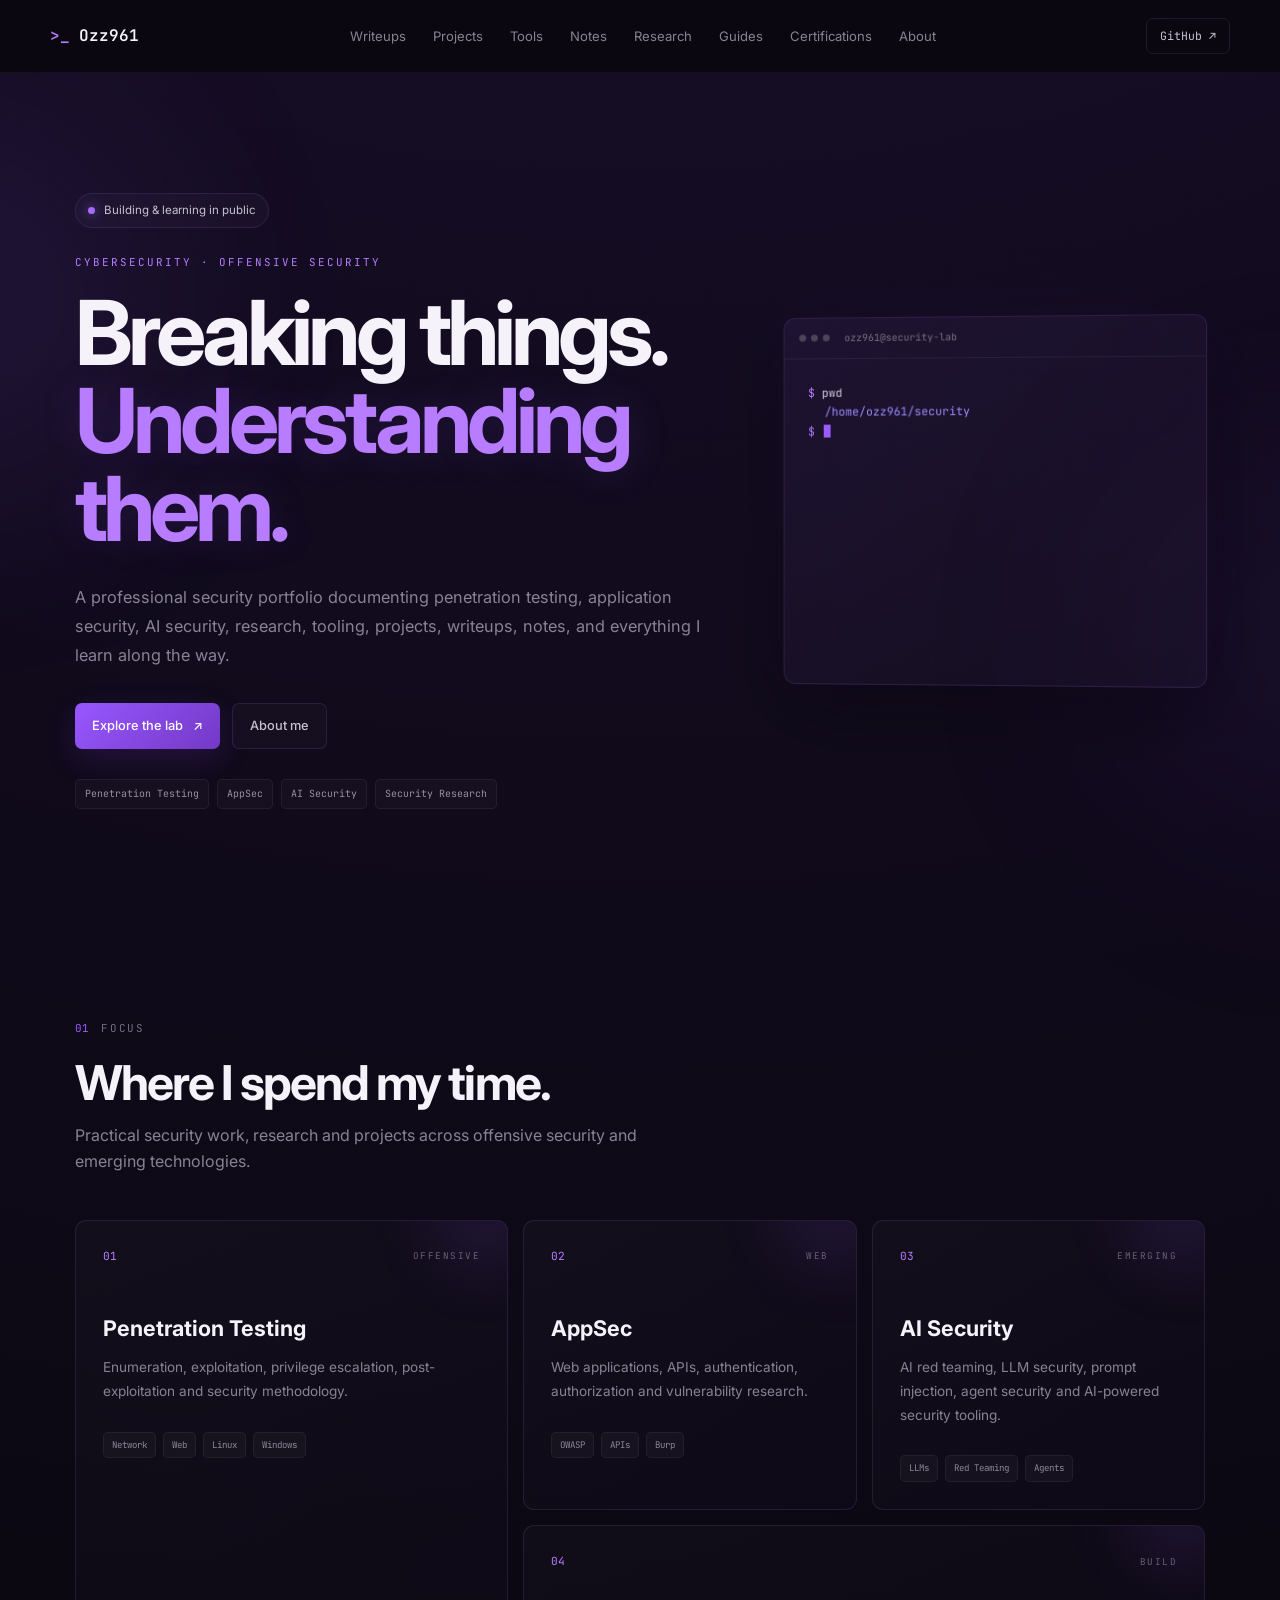
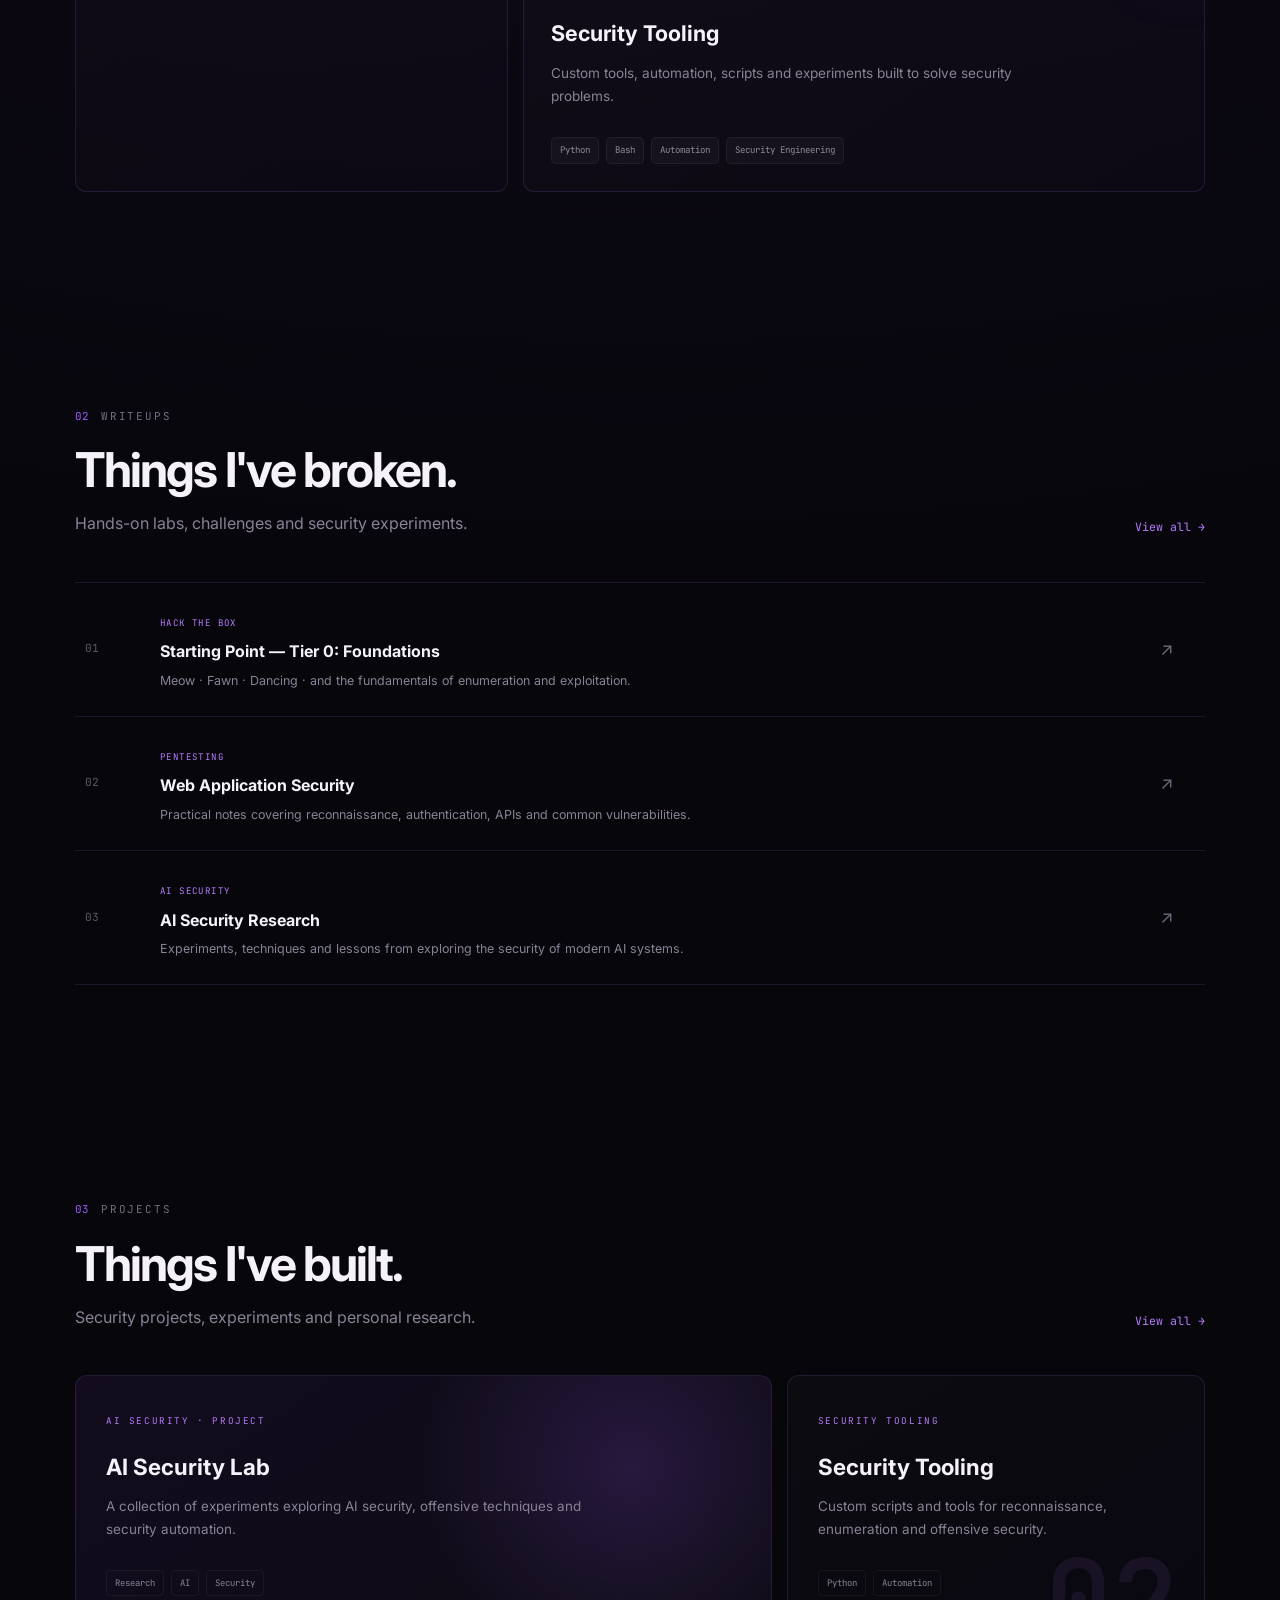
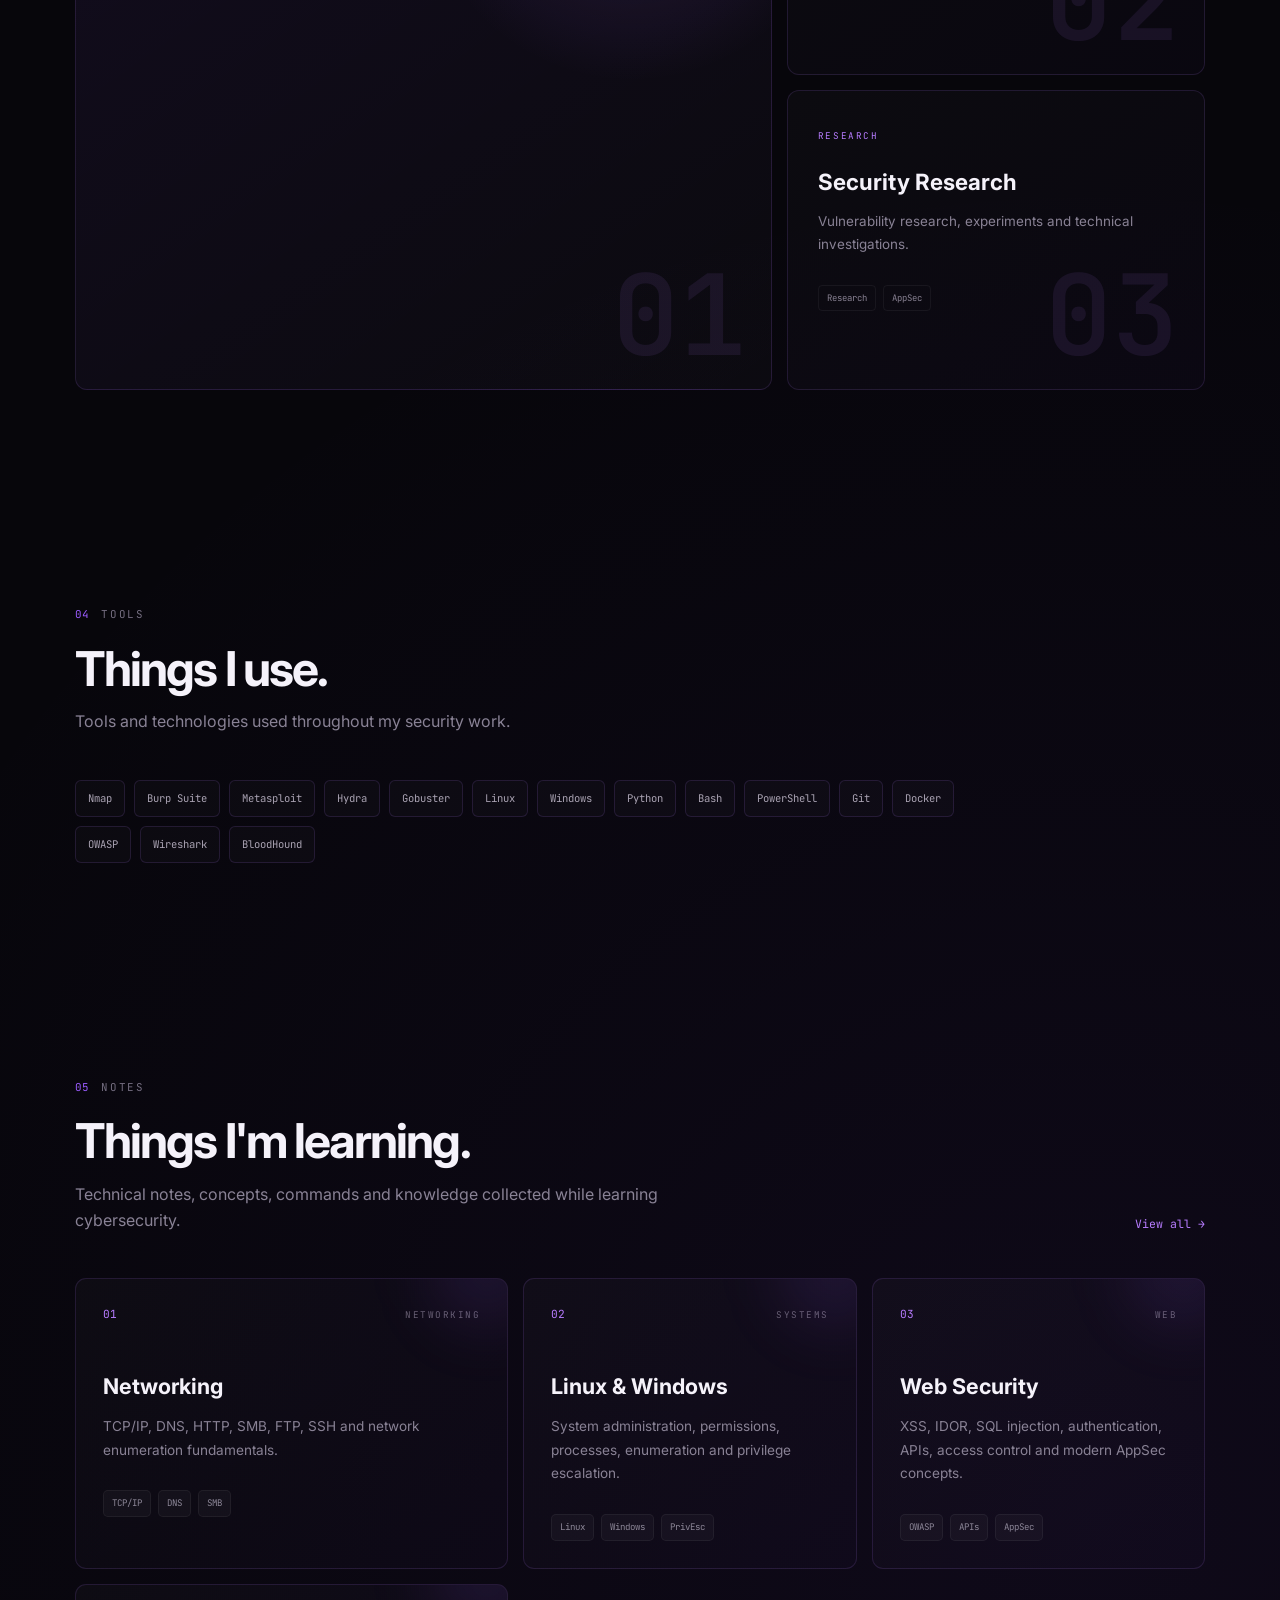
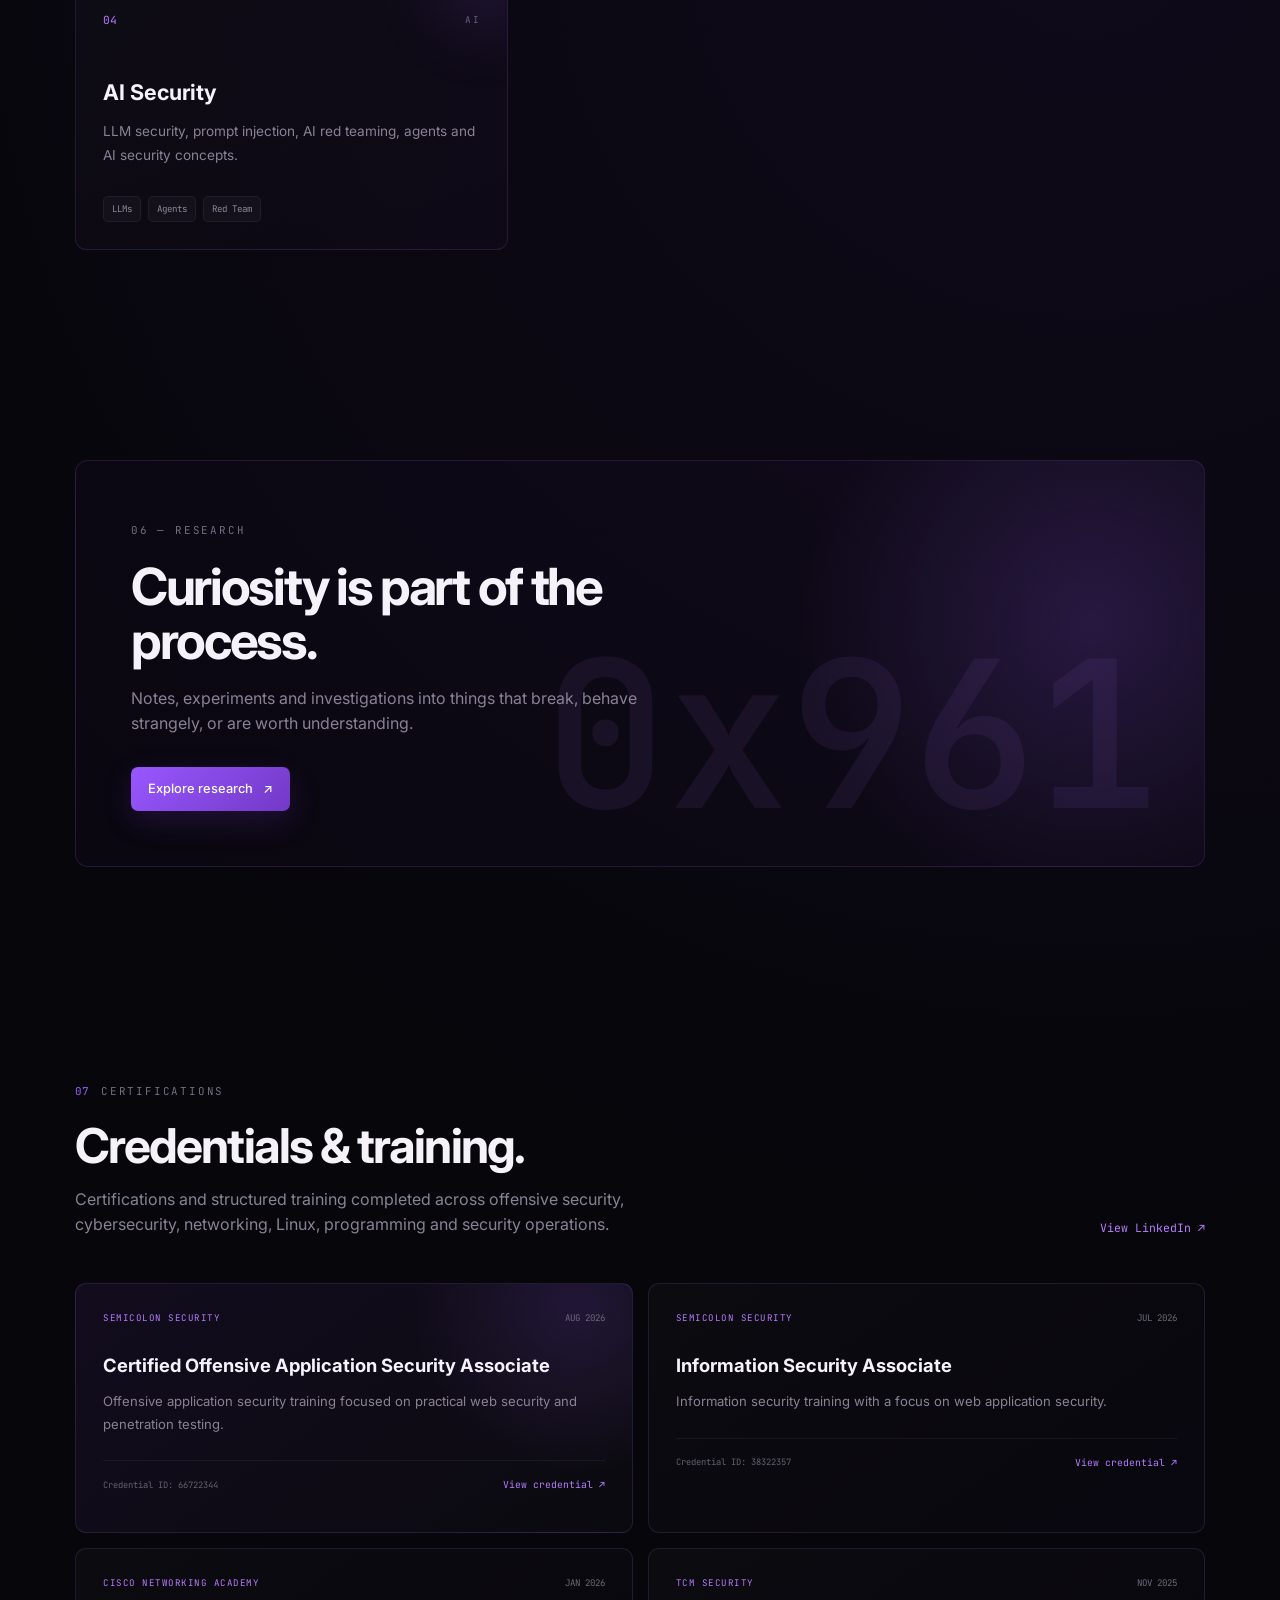
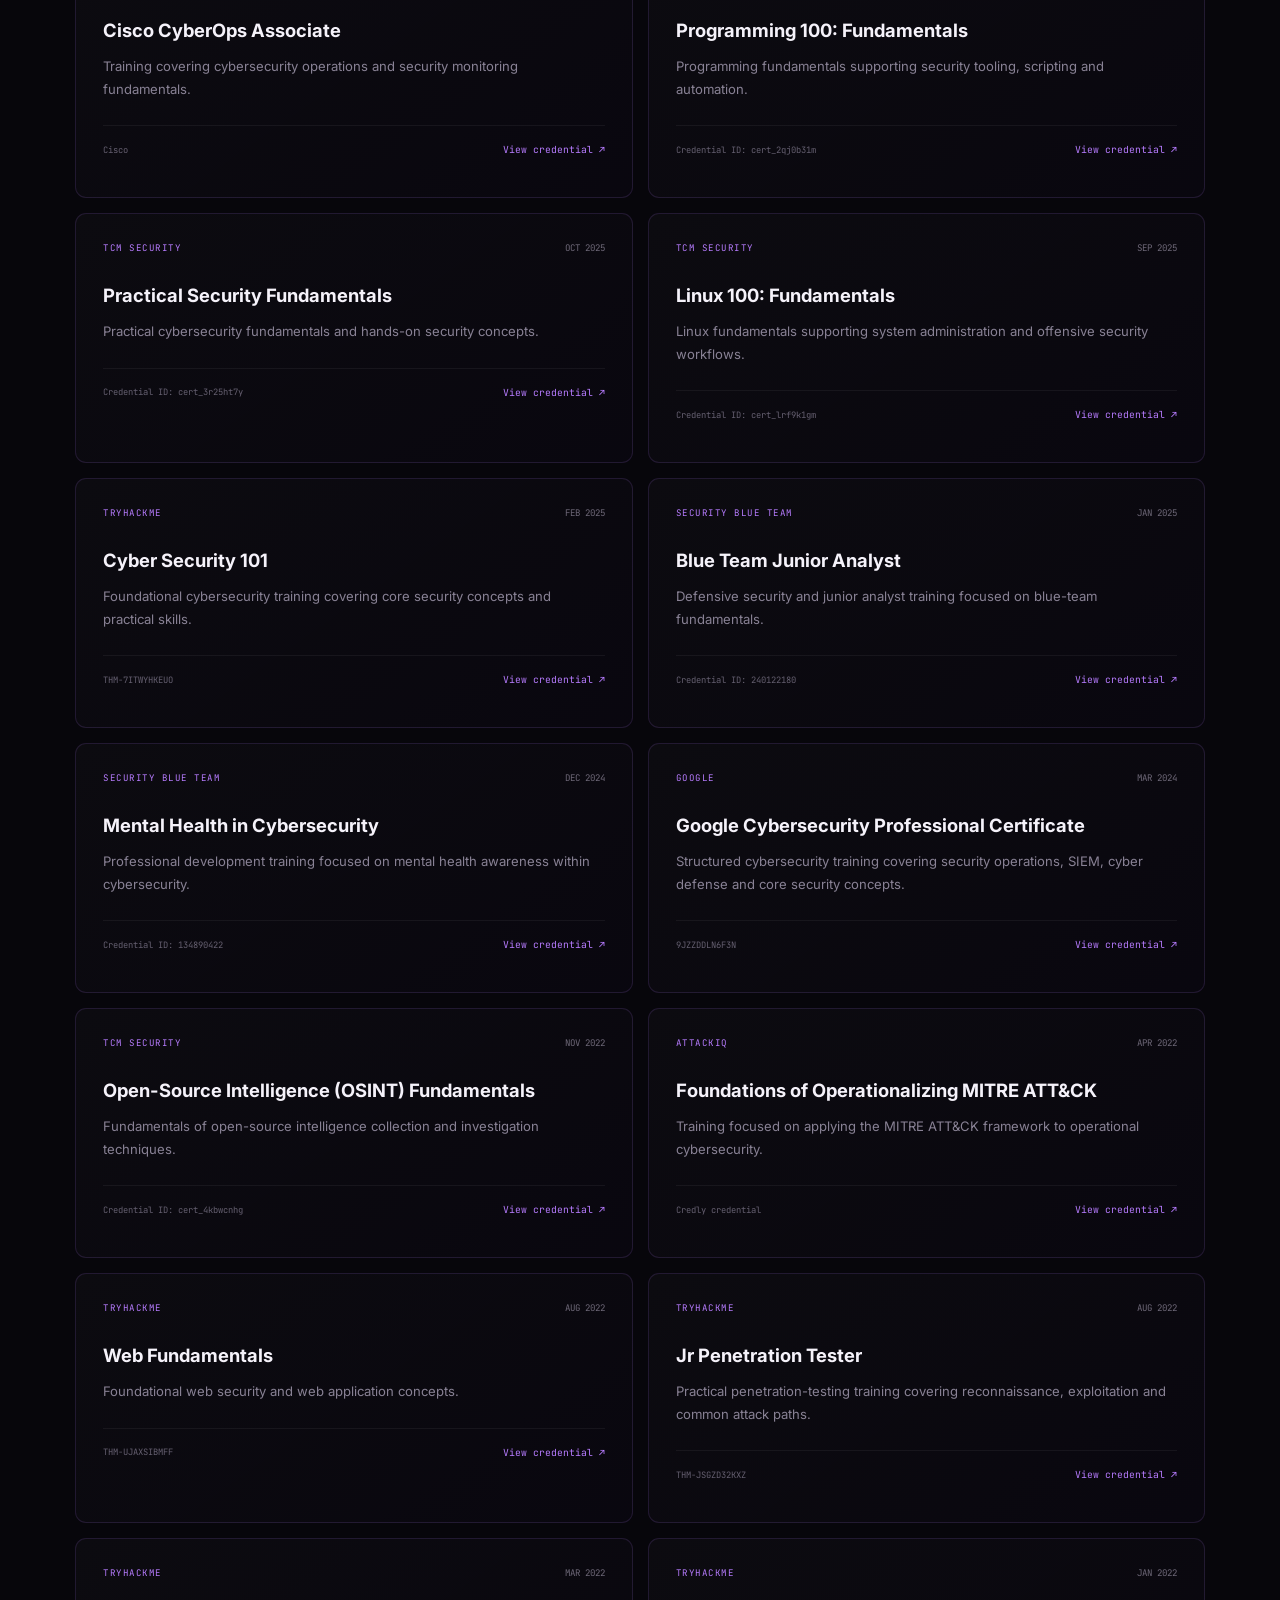
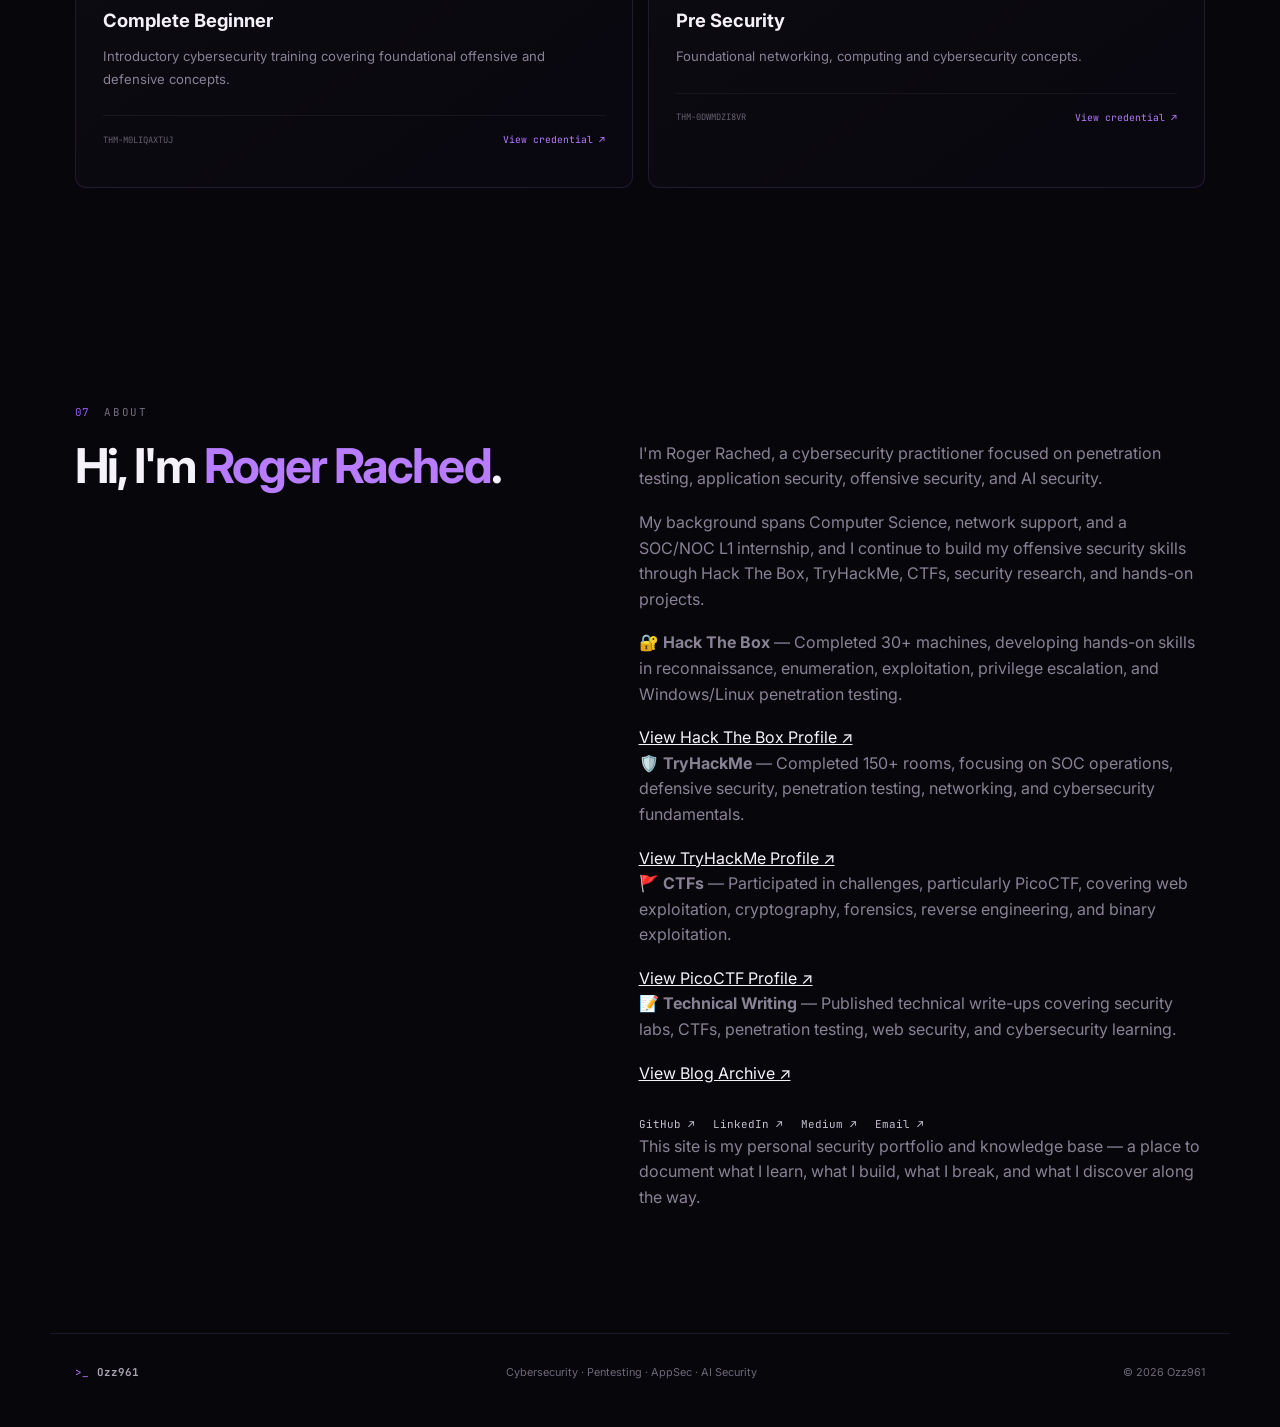
==== commit 7e33ae4c: "Build multi-page HTB writeup structure" ====
--- a/index.html
+++ b/index.html
@@ -1,15 +1,14 @@
 <!DOCTYPE html>
 <html lang="en">
+
 <head>
     <meta charset="UTF-8">
     <meta name="viewport" content="width=device-width, initial-scale=1.0">
 
     <title>Ozz961 — Offensive AI in Cybersecurity</title>
 
-    <meta
-        name="description"
-        content="Ozz961 — Cybersecurity, penetration testing, AppSec, AI security, research, tooling, writeups, notes and projects."
-    >
+    <meta name="description"
+        content="Ozz961 — Cybersecurity, penetration testing, AppSec, AI security, research, tooling, writeups, notes and projects.">
 
     <meta name="theme-color" content="#08070d">
 
@@ -18,8 +17,7 @@
 
     <link
         href="https://fonts.googleapis.com/css2?family=Inter:wght@400;500;600;700&family=JetBrains+Mono:wght@400;500;600&display=swap"
-        rel="stylesheet"
-    >
+        rel="stylesheet">
 
     <link rel="stylesheet" href="style.css">
 </head>
@@ -32,27 +30,23 @@
     <!-- NAVIGATION -->
     <header class="navbar">
 
-        <a href="#" class="brand">
+        <a href="/" class="brand">
             <span class="brand-mark">&gt;_</span>
             <span>Ozz961</span>
         </a>
 
         <nav class="nav-links">
-            <a href="#writeups">Writeups</a>
-            <a href="#projects">Projects</a>
-            <a href="#tools">Tools</a>
-            <a href="#notes">Notes</a>
-            <a href="#research">Research</a>
-            <a href="#about">About</a>
-            <a href="#certifications">Certifications</a>
+            <a href="/writeups/">Writeups</a>
+            <a href="/projects/">Projects</a>
+            <a href="/tools/">Tools</a>
+            <a href="/notes/">Notes</a>
+            <a href="/research/">Research</a>
+            <a href="/guides/">Guides</a>
+            <a href="/certifications/">Certifications</a>
+            <a href="/about/">About</a>
         </nav>
 
-        <a
-            href="https://github.com/Ozz961"
-            target="_blank"
-            rel="noopener noreferrer"
-            class="github-link"
-        >
+        <a href="https://github.com/Ozz961" target="_blank" rel="noopener noreferrer" class="github-link">
             GitHub ↗
         </a>
 
@@ -130,10 +124,7 @@
 
                 </div>
 
-                <div
-                    class="terminal-body"
-                    id="terminal-output"
-                ></div>
+                <div class="terminal-body" id="terminal-output"></div>
 
             </div>
 
@@ -716,729 +707,677 @@
         </section>
 
         <!-- CERTIFICATIONS -->
-<section class="section" id="certifications">
-
-    <div class="section-header split">
-
-        <div>
-
-            <span class="section-number">07</span>
-            <span class="section-label">CERTIFICATIONS</span>
-
-            <h2>Credentials &amp; training.</h2>
-
-            <p>
-                Certifications and structured training completed across
-                offensive security, cybersecurity, networking, Linux,
-                programming and security operations.
-            </p>
-
-        </div>
-
-        <a
-            href="https://www.linkedin.com/in/roger-rached/details/certifications/"
-            target="_blank"
-            rel="noopener noreferrer"
-            class="text-link"
-        >
-            View LinkedIn ↗
-        </a>
-
-    </div>
-
-
-    <div class="certifications-grid">
-
-
-        <!-- SEMICOLON -->
-        <article class="certification-card featured-cert">
-
-            <div class="certification-top">
-
-                <span class="certification-issuer">
-                    SEMICOLON SECURITY
-                </span>
-
-                <span class="certification-date">
-                    AUG 2026
-                </span>
+        <section class="section" id="certifications">
+
+            <div class="section-header split">
+
+                <div>
+
+                    <span class="section-number">07</span>
+                    <span class="section-label">CERTIFICATIONS</span>
+
+                    <h2>Credentials &amp; training.</h2>
+
+                    <p>
+                        Certifications and structured training completed across
+                        offensive security, cybersecurity, networking, Linux,
+                        programming and security operations.
+                    </p>
+
+                </div>
+
+                <a href="https://www.linkedin.com/in/roger-rached/details/certifications/" target="_blank"
+                    rel="noopener noreferrer" class="text-link">
+                    View LinkedIn ↗
+                </a>
 
             </div>
 
-            <h3>
-                Certified Offensive Application Security Associate
-            </h3>
-
-            <p>
-                Offensive application security training focused on
-                practical web security and penetration testing.
-            </p>
-
-            <div class="certification-bottom">
-
-                <span>
-                    Credential ID: 66722344
-                </span>
-
-                <a
-                    href="https://www.linkedin.com/in/roger-rached/overlay/Certifications/794451836/treasury/?profileId=ACoAADOwByIB-mNqBVZPQHLT6ZDNg0smNcUDcOY"
-                    target="_blank"
-                    rel="noopener noreferrer"
-                >
-                    View credential ↗
-                </a>
+
+            <div class="certifications-grid">
+
+
+                <!-- SEMICOLON -->
+                <article class="certification-card featured-cert">
+
+                    <div class="certification-top">
+
+                        <span class="certification-issuer">
+                            SEMICOLON SECURITY
+                        </span>
+
+                        <span class="certification-date">
+                            AUG 2026
+                        </span>
+
+                    </div>
+
+                    <h3>
+                        Certified Offensive Application Security Associate
+                    </h3>
+
+                    <p>
+                        Offensive application security training focused on
+                        practical web security and penetration testing.
+                    </p>
+
+                    <div class="certification-bottom">
+
+                        <span>
+                            Credential ID: 66722344
+                        </span>
+
+                        <a href="https://www.linkedin.com/in/roger-rached/overlay/Certifications/794451836/treasury/?profileId=ACoAADOwByIB-mNqBVZPQHLT6ZDNg0smNcUDcOY"
+                            target="_blank" rel="noopener noreferrer">
+                            View credential ↗
+                        </a>
+
+                    </div>
+
+                </article>
+
+
+                <!-- SEMICOLON -->
+                <article class="certification-card">
+
+                    <div class="certification-top">
+
+                        <span class="certification-issuer">
+                            SEMICOLON SECURITY
+                        </span>
+
+                        <span class="certification-date">
+                            JUL 2026
+                        </span>
+
+                    </div>
+
+                    <h3>
+                        Information Security Associate
+                    </h3>
+
+                    <p>
+                        Information security training with a focus on
+                        web application security.
+                    </p>
+
+                    <div class="certification-bottom">
+
+                        <span>
+                            Credential ID: 38322357
+                        </span>
+
+                        <a href="https://www.linkedin.com/in/roger-rached/overlay/Certifications/505686876/treasury/?profileId=ACoAADOwByIB-mNqBVZPQHLT6ZDNg0smNcUDcOY"
+                            target="_blank" rel="noopener noreferrer">
+                            View credential ↗
+                        </a>
+
+                    </div>
+
+                </article>
+
+
+                <!-- CISCO CYBEROPS -->
+                <article class="certification-card">
+
+                    <div class="certification-top">
+
+                        <span class="certification-issuer">
+                            CISCO NETWORKING ACADEMY
+                        </span>
+
+                        <span class="certification-date">
+                            JAN 2026
+                        </span>
+
+                    </div>
+
+                    <h3>
+                        Cisco CyberOps Associate
+                    </h3>
+
+                    <p>
+                        Training covering cybersecurity operations and
+                        security monitoring fundamentals.
+                    </p>
+
+                    <div class="certification-bottom">
+
+                        <span>
+                            Cisco
+                        </span>
+
+                        <a href="https://www.credly.com/badges/850370bc-caff-4c42-8ba3-f0c0c0c9e6e5" target="_blank"
+                            rel="noopener noreferrer">
+                            View credential ↗
+                        </a>
+
+                    </div>
+
+                </article>
+
+
+                <!-- TCM PROGRAMMING -->
+                <article class="certification-card">
+
+                    <div class="certification-top">
+
+                        <span class="certification-issuer">
+                            TCM SECURITY
+                        </span>
+
+                        <span class="certification-date">
+                            NOV 2025
+                        </span>
+
+                    </div>
+
+                    <h3>
+                        Programming 100: Fundamentals
+                    </h3>
+
+                    <p>
+                        Programming fundamentals supporting security tooling,
+                        scripting and automation.
+                    </p>
+
+                    <div class="certification-bottom">
+
+                        <span>
+                            Credential ID: cert_2qj0b31m
+                        </span>
+
+                        <a href="https://www.linkedin.com/in/roger-rached/overlay/Certifications/355824431/treasury/?profileId=ACoAADOwByIB-mNqBVZPQHLT6ZDNg0smNcUDcOY"
+                            target="_blank" rel="noopener noreferrer">
+                            View credential ↗
+                        </a>
+
+                    </div>
+
+                </article>
+
+
+                <!-- TCM SECURITY FUNDAMENTALS -->
+                <article class="certification-card">
+
+                    <div class="certification-top">
+
+                        <span class="certification-issuer">
+                            TCM SECURITY
+                        </span>
+
+                        <span class="certification-date">
+                            OCT 2025
+                        </span>
+
+                    </div>
+
+                    <h3>
+                        Practical Security Fundamentals
+                    </h3>
+
+                    <p>
+                        Practical cybersecurity fundamentals and hands-on
+                        security concepts.
+                    </p>
+
+                    <div class="certification-bottom">
+
+                        <span>
+                            Credential ID: cert_3r25ht7y
+                        </span>
+
+                        <a href="https://www.linkedin.com/in/roger-rached/overlay/Certifications/355620962/treasury/?profileId=ACoAADOwByIB-mNqBVZPQHLT6ZDNg0smNcUDcOY"
+                            target="_blank" rel="noopener noreferrer">
+                            View credential ↗
+                        </a>
+
+                    </div>
+
+                </article>
+
+
+                <!-- LINUX -->
+                <article class="certification-card">
+
+                    <div class="certification-top">
+
+                        <span class="certification-issuer">
+                            TCM SECURITY
+                        </span>
+
+                        <span class="certification-date">
+                            SEP 2025
+                        </span>
+
+                    </div>
+
+                    <h3>
+                        Linux 100: Fundamentals
+                    </h3>
+
+                    <p>
+                        Linux fundamentals supporting system administration
+                        and offensive security workflows.
+                    </p>
+
+                    <div class="certification-bottom">
+
+                        <span>
+                            Credential ID: cert_lrf9k1gm
+                        </span>
+
+                        <a href="https://www.linkedin.com/in/roger-rached/overlay/Certifications/1118497530/treasury/?profileId=ACoAADOwByIB-mNqBVZPQHLT6ZDNg0smNcUDcOY"
+                            target="_blank" rel="noopener noreferrer">
+                            View credential ↗
+                        </a>
+
+                    </div>
+
+                </article>
+
+
+                <!-- THM CYBER SECURITY 101 -->
+                <article class="certification-card">
+
+                    <div class="certification-top">
+
+                        <span class="certification-issuer">
+                            TRYHACKME
+                        </span>
+
+                        <span class="certification-date">
+                            FEB 2025
+                        </span>
+
+                    </div>
+
+                    <h3>
+                        Cyber Security 101
+                    </h3>
+
+                    <p>
+                        Foundational cybersecurity training covering core
+                        security concepts and practical skills.
+                    </p>
+
+                    <div class="certification-bottom">
+
+                        <span>
+                            THM-7ITWYHKEUO
+                        </span>
+
+                        <a href="https://tryhackme.com/certificate/THM-7ITWYHKEUO" target="_blank"
+                            rel="noopener noreferrer">
+                            View credential ↗
+                        </a>
+
+                    </div>
+
+                </article>
+
+
+                <!-- BLUE TEAM -->
+                <article class="certification-card">
+
+                    <div class="certification-top">
+
+                        <span class="certification-issuer">
+                            SECURITY BLUE TEAM
+                        </span>
+
+                        <span class="certification-date">
+                            JAN 2025
+                        </span>
+
+                    </div>
+
+                    <h3>
+                        Blue Team Junior Analyst
+                    </h3>
+
+                    <p>
+                        Defensive security and junior analyst training focused
+                        on blue-team fundamentals.
+                    </p>
+
+                    <div class="certification-bottom">
+
+                        <span>
+                            Credential ID: 240122180
+                        </span>
+
+                        <a href="https://elearning.securityblue.team/home/certificate/240122180" target="_blank"
+                            rel="noopener noreferrer">
+                            View credential ↗
+                        </a>
+
+                    </div>
+
+                </article>
+
+
+                <!-- MENTAL HEALTH -->
+                <article class="certification-card">
+
+                    <div class="certification-top">
+
+                        <span class="certification-issuer">
+                            SECURITY BLUE TEAM
+                        </span>
+
+                        <span class="certification-date">
+                            DEC 2024
+                        </span>
+
+                    </div>
+
+                    <h3>
+                        Mental Health in Cybersecurity
+                    </h3>
+
+                    <p>
+                        Professional development training focused on mental
+                        health awareness within cybersecurity.
+                    </p>
+
+                    <div class="certification-bottom">
+
+                        <span>
+                            Credential ID: 134890422
+                        </span>
+
+                        <a href="https://elearning.securityblue.team/home/certificate/134890422" target="_blank"
+                            rel="noopener noreferrer">
+                            View credential ↗
+                        </a>
+
+                    </div>
+
+                </article>
+
+
+                <!-- GOOGLE -->
+                <article class="certification-card">
+
+                    <div class="certification-top">
+
+                        <span class="certification-issuer">
+                            GOOGLE
+                        </span>
+
+                        <span class="certification-date">
+                            MAR 2024
+                        </span>
+
+                    </div>
+
+                    <h3>
+                        Google Cybersecurity Professional Certificate
+                    </h3>
+
+                    <p>
+                        Structured cybersecurity training covering security
+                        operations, SIEM, cyber defense and core security concepts.
+                    </p>
+
+                    <div class="certification-bottom">
+
+                        <span>
+                            9JZZDDLN6F3N
+                        </span>
+
+                        <a href="https://www.coursera.org/account/accomplishments/specialization/9JZZDDLN6F3N"
+                            target="_blank" rel="noopener noreferrer">
+                            View credential ↗
+                        </a>
+
+                    </div>
+
+                </article>
+
+
+                <!-- OSINT -->
+                <article class="certification-card">
+
+                    <div class="certification-top">
+
+                        <span class="certification-issuer">
+                            TCM SECURITY
+                        </span>
+
+                        <span class="certification-date">
+                            NOV 2022
+                        </span>
+
+                    </div>
+
+                    <h3>
+                        Open-Source Intelligence (OSINT) Fundamentals
+                    </h3>
+
+                    <p>
+                        Fundamentals of open-source intelligence collection
+                        and investigation techniques.
+                    </p>
+
+                    <div class="certification-bottom">
+
+                        <span>
+                            Credential ID: cert_4kbwcnhg
+                        </span>
+
+                        <a href="https://academy.tcm-sec.com/courses/1214089/certificate" target="_blank"
+                            rel="noopener noreferrer">
+                            View credential ↗
+                        </a>
+
+                    </div>
+
+                </article>
+
+
+                <!-- MITRE -->
+                <article class="certification-card">
+
+                    <div class="certification-top">
+
+                        <span class="certification-issuer">
+                            ATTACKIQ
+                        </span>
+
+                        <span class="certification-date">
+                            APR 2022
+                        </span>
+
+                    </div>
+
+                    <h3>
+                        Foundations of Operationalizing MITRE ATT&amp;CK
+                    </h3>
+
+                    <p>
+                        Training focused on applying the MITRE ATT&amp;CK
+                        framework to operational cybersecurity.
+                    </p>
+
+                    <div class="certification-bottom">
+
+                        <span>
+                            Credly credential
+                        </span>
+
+                        <a href="https://www.credly.com/badges/db0491f9-c727-46eb-b128-17dc906a0ce9" target="_blank"
+                            rel="noopener noreferrer">
+                            View credential ↗
+                        </a>
+
+                    </div>
+
+                </article>
+
+
+                <!-- THM WEB -->
+                <article class="certification-card">
+
+                    <div class="certification-top">
+
+                        <span class="certification-issuer">
+                            TRYHACKME
+                        </span>
+
+                        <span class="certification-date">
+                            AUG 2022
+                        </span>
+
+                    </div>
+
+                    <h3>
+                        Web Fundamentals
+                    </h3>
+
+                    <p>
+                        Foundational web security and web application concepts.
+                    </p>
+
+                    <div class="certification-bottom">
+
+                        <span>
+                            THM-UJAXSIBMFF
+                        </span>
+
+                        <a href="https://tryhackme-certificates.s3-eu-west-1.amazonaws.com/THM-UJAXSIBMFF.pdf"
+                            target="_blank" rel="noopener noreferrer">
+                            View credential ↗
+                        </a>
+
+                    </div>
+
+                </article>
+
+
+                <!-- THM JR PENTESTER -->
+                <article class="certification-card">
+
+                    <div class="certification-top">
+
+                        <span class="certification-issuer">
+                            TRYHACKME
+                        </span>
+
+                        <span class="certification-date">
+                            AUG 2022
+                        </span>
+
+                    </div>
+
+                    <h3>
+                        Jr Penetration Tester
+                    </h3>
+
+                    <p>
+                        Practical penetration-testing training covering
+                        reconnaissance, exploitation and common attack paths.
+                    </p>
+
+                    <div class="certification-bottom">
+
+                        <span>
+                            THM-JSGZD32KXZ
+                        </span>
+
+                        <a href="https://tryhackme-certificates.s3-eu-west-1.amazonaws.com/THM-JSGZD32KXZ.pdf"
+                            target="_blank" rel="noopener noreferrer">
+                            View credential ↗
+                        </a>
+
+                    </div>
+
+                </article>
+
+
+                <!-- THM COMPLETE BEGINNER -->
+                <article class="certification-card">
+
+                    <div class="certification-top">
+
+                        <span class="certification-issuer">
+                            TRYHACKME
+                        </span>
+
+                        <span class="certification-date">
+                            MAR 2022
+                        </span>
+
+                    </div>
+
+                    <h3>
+                        Complete Beginner
+                    </h3>
+
+                    <p>
+                        Introductory cybersecurity training covering
+                        foundational offensive and defensive concepts.
+                    </p>
+
+                    <div class="certification-bottom">
+
+                        <span>
+                            THM-M0LIQAXTUJ
+                        </span>
+
+                        <a href="https://tryhackme-certificates.s3-eu-west-1.amazonaws.com/THM-M0LIQAXTUJ.pdf"
+                            target="_blank" rel="noopener noreferrer">
+                            View credential ↗
+                        </a>
+
+                    </div>
+
+                </article>
+
+
+                <!-- THM PRE SECURITY -->
+                <article class="certification-card">
+
+                    <div class="certification-top">
+
+                        <span class="certification-issuer">
+                            TRYHACKME
+                        </span>
+
+                        <span class="certification-date">
+                            JAN 2022
+                        </span>
+
+                    </div>
+
+                    <h3>
+                        Pre Security
+                    </h3>
+
+                    <p>
+                        Foundational networking, computing and cybersecurity
+                        concepts.
+                    </p>
+
+                    <div class="certification-bottom">
+
+                        <span>
+                            THM-0DWMDZI8VR
+                        </span>
+
+                        <a href="https://tryhackme-certificates.s3-eu-west-1.amazonaws.com/THM-0DWMDZI8VR.pdf"
+                            target="_blank" rel="noopener noreferrer">
+                            View credential ↗
+                        </a>
+
+                    </div>
+
+                </article>
 
             </div>
 
-        </article>
-
-
-        <!-- SEMICOLON -->
-        <article class="certification-card">
-
-            <div class="certification-top">
-
-                <span class="certification-issuer">
-                    SEMICOLON SECURITY
-                </span>
-
-                <span class="certification-date">
-                    JUL 2026
-                </span>
-
-            </div>
-
-            <h3>
-                Information Security Associate
-            </h3>
-
-            <p>
-                Information security training with a focus on
-                web application security.
-            </p>
-
-            <div class="certification-bottom">
-
-                <span>
-                    Credential ID: 38322357
-                </span>
-
-                <a
-                    href="https://www.linkedin.com/in/roger-rached/overlay/Certifications/505686876/treasury/?profileId=ACoAADOwByIB-mNqBVZPQHLT6ZDNg0smNcUDcOY"
-                    target="_blank"
-                    rel="noopener noreferrer"
-                >
-                    View credential ↗
-                </a>
-
-            </div>
-
-        </article>
-
-
-        <!-- CISCO CYBEROPS -->
-        <article class="certification-card">
-
-            <div class="certification-top">
-
-                <span class="certification-issuer">
-                    CISCO NETWORKING ACADEMY
-                </span>
-
-                <span class="certification-date">
-                    JAN 2026
-                </span>
-
-            </div>
-
-            <h3>
-                Cisco CyberOps Associate
-            </h3>
-
-            <p>
-                Training covering cybersecurity operations and
-                security monitoring fundamentals.
-            </p>
-
-            <div class="certification-bottom">
-
-                <span>
-                    Cisco
-                </span>
-
-                <a
-                    href="https://www.credly.com/badges/850370bc-caff-4c42-8ba3-f0c0c0c9e6e5"
-                    target="_blank"
-                    rel="noopener noreferrer"
-                >
-                    View credential ↗
-                </a>
-
-            </div>
-
-        </article>
-
-
-        <!-- TCM PROGRAMMING -->
-        <article class="certification-card">
-
-            <div class="certification-top">
-
-                <span class="certification-issuer">
-                    TCM SECURITY
-                </span>
-
-                <span class="certification-date">
-                    NOV 2025
-                </span>
-
-            </div>
-
-            <h3>
-                Programming 100: Fundamentals
-            </h3>
-
-            <p>
-                Programming fundamentals supporting security tooling,
-                scripting and automation.
-            </p>
-
-            <div class="certification-bottom">
-
-                <span>
-                    Credential ID: cert_2qj0b31m
-                </span>
-
-                <a
-                    href="https://www.linkedin.com/in/roger-rached/overlay/Certifications/355824431/treasury/?profileId=ACoAADOwByIB-mNqBVZPQHLT6ZDNg0smNcUDcOY"
-                    target="_blank"
-                    rel="noopener noreferrer"
-                >
-                    View credential ↗
-                </a>
-
-            </div>
-
-        </article>
-
-
-        <!-- TCM SECURITY FUNDAMENTALS -->
-        <article class="certification-card">
-
-            <div class="certification-top">
-
-                <span class="certification-issuer">
-                    TCM SECURITY
-                </span>
-
-                <span class="certification-date">
-                    OCT 2025
-                </span>
-
-            </div>
-
-            <h3>
-                Practical Security Fundamentals
-            </h3>
-
-            <p>
-                Practical cybersecurity fundamentals and hands-on
-                security concepts.
-            </p>
-
-            <div class="certification-bottom">
-
-                <span>
-                    Credential ID: cert_3r25ht7y
-                </span>
-
-                <a
-                    href="https://www.linkedin.com/in/roger-rached/overlay/Certifications/355620962/treasury/?profileId=ACoAADOwByIB-mNqBVZPQHLT6ZDNg0smNcUDcOY"
-                    target="_blank"
-                    rel="noopener noreferrer"
-                >
-                    View credential ↗
-                </a>
-
-            </div>
-
-        </article>
-
-
-        <!-- LINUX -->
-        <article class="certification-card">
-
-            <div class="certification-top">
-
-                <span class="certification-issuer">
-                    TCM SECURITY
-                </span>
-
-                <span class="certification-date">
-                    SEP 2025
-                </span>
-
-            </div>
-
-            <h3>
-                Linux 100: Fundamentals
-            </h3>
-
-            <p>
-                Linux fundamentals supporting system administration
-                and offensive security workflows.
-            </p>
-
-            <div class="certification-bottom">
-
-                <span>
-                    Credential ID: cert_lrf9k1gm
-                </span>
-
-                <a
-                    href="https://www.linkedin.com/in/roger-rached/overlay/Certifications/1118497530/treasury/?profileId=ACoAADOwByIB-mNqBVZPQHLT6ZDNg0smNcUDcOY"
-                    target="_blank"
-                    rel="noopener noreferrer"
-                >
-                    View credential ↗
-                </a>
-
-            </div>
-
-        </article>
-
-
-        <!-- THM CYBER SECURITY 101 -->
-        <article class="certification-card">
-
-            <div class="certification-top">
-
-                <span class="certification-issuer">
-                    TRYHACKME
-                </span>
-
-                <span class="certification-date">
-                    FEB 2025
-                </span>
-
-            </div>
-
-            <h3>
-                Cyber Security 101
-            </h3>
-
-            <p>
-                Foundational cybersecurity training covering core
-                security concepts and practical skills.
-            </p>
-
-            <div class="certification-bottom">
-
-                <span>
-                    THM-7ITWYHKEUO
-                </span>
-
-                <a
-                    href="https://tryhackme.com/certificate/THM-7ITWYHKEUO"
-                    target="_blank"
-                    rel="noopener noreferrer"
-                >
-                    View credential ↗
-                </a>
-
-            </div>
-
-        </article>
-
-
-        <!-- BLUE TEAM -->
-        <article class="certification-card">
-
-            <div class="certification-top">
-
-                <span class="certification-issuer">
-                    SECURITY BLUE TEAM
-                </span>
-
-                <span class="certification-date">
-                    JAN 2025
-                </span>
-
-            </div>
-
-            <h3>
-                Blue Team Junior Analyst
-            </h3>
-
-            <p>
-                Defensive security and junior analyst training focused
-                on blue-team fundamentals.
-            </p>
-
-            <div class="certification-bottom">
-
-                <span>
-                    Credential ID: 240122180
-                </span>
-
-                <a
-                    href="https://elearning.securityblue.team/home/certificate/240122180"
-                    target="_blank"
-                    rel="noopener noreferrer"
-                >
-                    View credential ↗
-                </a>
-
-            </div>
-
-        </article>
-
-
-        <!-- MENTAL HEALTH -->
-        <article class="certification-card">
-
-            <div class="certification-top">
-
-                <span class="certification-issuer">
-                    SECURITY BLUE TEAM
-                </span>
-
-                <span class="certification-date">
-                    DEC 2024
-                </span>
-
-            </div>
-
-            <h3>
-                Mental Health in Cybersecurity
-            </h3>
-
-            <p>
-                Professional development training focused on mental
-                health awareness within cybersecurity.
-            </p>
-
-            <div class="certification-bottom">
-
-                <span>
-                    Credential ID: 134890422
-                </span>
-
-                <a
-                    href="https://elearning.securityblue.team/home/certificate/134890422"
-                    target="_blank"
-                    rel="noopener noreferrer"
-                >
-                    View credential ↗
-                </a>
-
-            </div>
-
-        </article>
-
-
-        <!-- GOOGLE -->
-        <article class="certification-card">
-
-            <div class="certification-top">
-
-                <span class="certification-issuer">
-                    GOOGLE
-                </span>
-
-                <span class="certification-date">
-                    MAR 2024
-                </span>
-
-            </div>
-
-            <h3>
-                Google Cybersecurity Professional Certificate
-            </h3>
-
-            <p>
-                Structured cybersecurity training covering security
-                operations, SIEM, cyber defense and core security concepts.
-            </p>
-
-            <div class="certification-bottom">
-
-                <span>
-                    9JZZDDLN6F3N
-                </span>
-
-                <a
-                    href="https://www.coursera.org/account/accomplishments/specialization/9JZZDDLN6F3N"
-                    target="_blank"
-                    rel="noopener noreferrer"
-                >
-                    View credential ↗
-                </a>
-
-            </div>
-
-        </article>
-
-
-        <!-- OSINT -->
-        <article class="certification-card">
-
-            <div class="certification-top">
-
-                <span class="certification-issuer">
-                    TCM SECURITY
-                </span>
-
-                <span class="certification-date">
-                    NOV 2022
-                </span>
-
-            </div>
-
-            <h3>
-                Open-Source Intelligence (OSINT) Fundamentals
-            </h3>
-
-            <p>
-                Fundamentals of open-source intelligence collection
-                and investigation techniques.
-            </p>
-
-            <div class="certification-bottom">
-
-                <span>
-                    Credential ID: cert_4kbwcnhg
-                </span>
-
-                <a
-                    href="https://academy.tcm-sec.com/courses/1214089/certificate"
-                    target="_blank"
-                    rel="noopener noreferrer"
-                >
-                    View credential ↗
-                </a>
-
-            </div>
-
-        </article>
-
-
-        <!-- MITRE -->
-        <article class="certification-card">
-
-            <div class="certification-top">
-
-                <span class="certification-issuer">
-                    ATTACKIQ
-                </span>
-
-                <span class="certification-date">
-                    APR 2022
-                </span>
-
-            </div>
-
-            <h3>
-                Foundations of Operationalizing MITRE ATT&amp;CK
-            </h3>
-
-            <p>
-                Training focused on applying the MITRE ATT&amp;CK
-                framework to operational cybersecurity.
-            </p>
-
-            <div class="certification-bottom">
-
-                <span>
-                    Credly credential
-                </span>
-
-                <a
-                    href="https://www.credly.com/badges/db0491f9-c727-46eb-b128-17dc906a0ce9"
-                    target="_blank"
-                    rel="noopener noreferrer"
-                >
-                    View credential ↗
-                </a>
-
-            </div>
-
-        </article>
-
-
-        <!-- THM WEB -->
-        <article class="certification-card">
-
-            <div class="certification-top">
-
-                <span class="certification-issuer">
-                    TRYHACKME
-                </span>
-
-                <span class="certification-date">
-                    AUG 2022
-                </span>
-
-            </div>
-
-            <h3>
-                Web Fundamentals
-            </h3>
-
-            <p>
-                Foundational web security and web application concepts.
-            </p>
-
-            <div class="certification-bottom">
-
-                <span>
-                    THM-UJAXSIBMFF
-                </span>
-
-                <a
-                    href="https://tryhackme-certificates.s3-eu-west-1.amazonaws.com/THM-UJAXSIBMFF.pdf"
-                    target="_blank"
-                    rel="noopener noreferrer"
-                >
-                    View credential ↗
-                </a>
-
-            </div>
-
-        </article>
-
-
-        <!-- THM JR PENTESTER -->
-        <article class="certification-card">
-
-            <div class="certification-top">
-
-                <span class="certification-issuer">
-                    TRYHACKME
-                </span>
-
-                <span class="certification-date">
-                    AUG 2022
-                </span>
-
-            </div>
-
-            <h3>
-                Jr Penetration Tester
-            </h3>
-
-            <p>
-                Practical penetration-testing training covering
-                reconnaissance, exploitation and common attack paths.
-            </p>
-
-            <div class="certification-bottom">
-
-                <span>
-                    THM-JSGZD32KXZ
-                </span>
-
-                <a
-                    href="https://tryhackme-certificates.s3-eu-west-1.amazonaws.com/THM-JSGZD32KXZ.pdf"
-                    target="_blank"
-                    rel="noopener noreferrer"
-                >
-                    View credential ↗
-                </a>
-
-            </div>
-
-        </article>
-
-
-        <!-- THM COMPLETE BEGINNER -->
-        <article class="certification-card">
-
-            <div class="certification-top">
-
-                <span class="certification-issuer">
-                    TRYHACKME
-                </span>
-
-                <span class="certification-date">
-                    MAR 2022
-                </span>
-
-            </div>
-
-            <h3>
-                Complete Beginner
-            </h3>
-
-            <p>
-                Introductory cybersecurity training covering
-                foundational offensive and defensive concepts.
-            </p>
-
-            <div class="certification-bottom">
-
-                <span>
-                    THM-M0LIQAXTUJ
-                </span>
-
-                <a
-                    href="https://tryhackme-certificates.s3-eu-west-1.amazonaws.com/THM-M0LIQAXTUJ.pdf"
-                    target="_blank"
-                    rel="noopener noreferrer"
-                >
-                    View credential ↗
-                </a>
-
-            </div>
-
-        </article>
-
-
-        <!-- THM PRE SECURITY -->
-        <article class="certification-card">
-
-            <div class="certification-top">
-
-                <span class="certification-issuer">
-                    TRYHACKME
-                </span>
-
-                <span class="certification-date">
-                    JAN 2022
-                </span>
-
-            </div>
-
-            <h3>
-                Pre Security
-            </h3>
-
-            <p>
-                Foundational networking, computing and cybersecurity
-                concepts.
-            </p>
-
-            <div class="certification-bottom">
-
-                <span>
-                    THM-0DWMDZI8VR
-                </span>
-
-                <a
-                    href="https://tryhackme-certificates.s3-eu-west-1.amazonaws.com/THM-0DWMDZI8VR.pdf"
-                    target="_blank"
-                    rel="noopener noreferrer"
-                >
-                    View credential ↗
-                </a>
-
-            </div>
-
-        </article>
-
-    </div>
-
-</section>
+        </section>
 
         <!-- ABOUT -->
         <section class="section about-section" id="about">
@@ -1497,12 +1436,8 @@
                             penetration testing.
                         </p>
 
-                        <a
-                            href="https://profile.hackthebox.com/profile/019e60fe-329c-708b-a797-194cb40234dc"
-                            target="_blank"
-                            rel="noopener noreferrer"
-                            class="about-link"
-                        >
+                        <a href="https://profile.hackthebox.com/profile/019e60fe-329c-708b-a797-194cb40234dc"
+                            target="_blank" rel="noopener noreferrer" class="about-link">
                             View Hack The Box Profile ↗
                         </a>
 
@@ -1515,12 +1450,8 @@
                             networking, and cybersecurity fundamentals.
                         </p>
 
-                        <a
-                            href="https://tryhackme.com/p/Ozz961"
-                            target="_blank"
-                            rel="noopener noreferrer"
-                            class="about-link"
-                        >
+                        <a href="https://tryhackme.com/p/Ozz961" target="_blank" rel="noopener noreferrer"
+                            class="about-link">
                             View TryHackMe Profile ↗
                         </a>
 
@@ -1533,12 +1464,8 @@
                             reverse engineering, and binary exploitation.
                         </p>
 
-                        <a
-                            href="https://play.picoctf.org/users/Ozz961"
-                            target="_blank"
-                            rel="noopener noreferrer"
-                            class="about-link"
-                        >
+                        <a href="https://play.picoctf.org/users/Ozz961" target="_blank" rel="noopener noreferrer"
+                            class="about-link">
                             View PicoCTF Profile ↗
                         </a>
 
@@ -1551,12 +1478,8 @@
                             and cybersecurity learning.
                         </p>
 
-                        <a
-                            href="https://roger-rached.blogspot.com"
-                            target="_blank"
-                            rel="noopener noreferrer"
-                            class="about-link"
-                        >
+                        <a href="https://roger-rached.blogspot.com" target="_blank" rel="noopener noreferrer"
+                            class="about-link">
                             View Blog Archive ↗
                         </a>
 
@@ -1566,33 +1489,19 @@
                     <!-- SOCIAL LINKS -->
                     <div class="about-links">
 
-                        <a
-                            href="https://github.com/Ozz961"
-                            target="_blank"
-                            rel="noopener noreferrer"
-                        >
+                        <a href="https://github.com/Ozz961" target="_blank" rel="noopener noreferrer">
                             GitHub ↗
                         </a>
 
-                        <a
-                            href="https://www.linkedin.com/in/roger-rached/"
-                            target="_blank"
-                            rel="noopener noreferrer"
-                        >
+                        <a href="https://www.linkedin.com/in/roger-rached/" target="_blank" rel="noopener noreferrer">
                             LinkedIn ↗
                         </a>
 
-                        <a
-                            href="https://medium.com"
-                            target="_blank"
-                            rel="noopener noreferrer"
-                        >
+                        <a href="https://medium.com" target="_blank" rel="noopener noreferrer">
                             Medium ↗
                         </a>
 
-                        <a
-                            href="mailto:roger_Rached@outlook.com"
-                        >
+                        <a href="mailto:roger_Rached@outlook.com">
                             Email ↗
                         </a>
 
@@ -1644,4 +1553,5 @@
     <script src="script.js"></script>
 
 </body>
-</html>
+
+</html>
--- a/style.css
+++ b/style.css
@@ -31,16 +31,12 @@
 body {
     min-height: 100vh;
     background:
-        radial-gradient(
-            circle at 50% -15%,
+        radial-gradient(circle at 50% -15%,
             rgba(145, 73, 255, 0.17),
-            transparent 34%
-        ),
-        radial-gradient(
-            circle at 85% 50%,
+            transparent 34%),
+        radial-gradient(circle at 85% 50%,
             rgba(119, 55, 215, 0.07),
-            transparent 28%
-        ),
+            transparent 28%),
         var(--bg);
     color: var(--text);
     font-family: "Inter", sans-serif;
@@ -178,23 +174,17 @@
     opacity: 0.18;
 
     background-image:
-        linear-gradient(
+        linear-gradient(rgba(155, 92, 255, 0.06) 1px,
+            transparent 1px),
+        linear-gradient(90deg,
             rgba(155, 92, 255, 0.06) 1px,
-            transparent 1px
-        ),
-        linear-gradient(
-            90deg,
-            rgba(155, 92, 255, 0.06) 1px,
-            transparent 1px
-        );
+            transparent 1px);
 
     background-size: 60px 60px;
 
-    mask-image: linear-gradient(
-        to bottom,
-        black,
-        transparent 82%
-    );
+    mask-image: linear-gradient(to bottom,
+            black,
+            transparent 82%);
 
     pointer-events: none;
 }
@@ -236,7 +226,9 @@
 }
 
 @keyframes pulse {
-    0%, 100% {
+
+    0%,
+    100% {
         opacity: 0.5;
         transform: scale(0.9);
     }
@@ -326,11 +318,9 @@
 .btn-primary {
     color: white;
 
-    background: linear-gradient(
-        135deg,
-        #9857ff,
-        #7339c6
-    );
+    background: linear-gradient(135deg,
+            #9857ff,
+            #7339c6);
 
     box-shadow:
         0 10px 30px rgba(115, 57, 198, 0.2);
@@ -394,11 +384,9 @@
     border-radius: 12px;
 
     background:
-        linear-gradient(
-            145deg,
+        linear-gradient(145deg,
             rgba(155, 92, 255, 0.075),
-            rgba(255, 255, 255, 0.015)
-        );
+            rgba(255, 255, 255, 0.015));
 
     box-shadow:
         0 25px 80px rgba(0, 0, 0, 0.45),
@@ -620,11 +608,9 @@
     border-radius: 11px;
 
     background:
-        linear-gradient(
-            145deg,
+        linear-gradient(145deg,
             rgba(255, 255, 255, 0.025),
-            rgba(155, 92, 255, 0.018)
-        );
+            rgba(155, 92, 255, 0.018));
 
     transition:
         transform 0.25s ease,
@@ -852,11 +838,9 @@
     border-radius: 12px;
 
     background:
-        linear-gradient(
-            145deg,
+        linear-gradient(145deg,
             rgba(255, 255, 255, 0.025),
-            rgba(155, 92, 255, 0.025)
-        );
+            rgba(155, 92, 255, 0.025));
 
     transition:
         transform 0.25s ease,
@@ -875,16 +859,12 @@
     min-height: 615px;
 
     background:
-        radial-gradient(
-            circle at 80% 15%,
+        radial-gradient(circle at 80% 15%,
             rgba(155, 92, 255, 0.17),
-            transparent 28%
-        ),
-        linear-gradient(
-            145deg,
+            transparent 28%),
+        linear-gradient(145deg,
             rgba(155, 92, 255, 0.08),
-            rgba(255, 255, 255, 0.02)
-        );
+            rgba(255, 255, 255, 0.02));
 }
 
 .project-content {
@@ -1019,11 +999,9 @@
     padding: 55px;
 
     background:
-        radial-gradient(
-            circle at 90% 40%,
+        radial-gradient(circle at 90% 40%,
             rgba(155, 92, 255, 0.18),
-            transparent 28%
-        ),
+            transparent 28%),
         rgba(155, 92, 255, 0.025);
 }
 
@@ -1315,3 +1293,600 @@
         padding-right: 18px;
     }
 }
+
+/* -------------------------
+   CERTIFICATIONS
+------------------------- */
+
+.certifications-grid {
+    display: grid;
+    grid-template-columns: repeat(2, 1fr);
+    gap: 15px;
+}
+
+.certification-card {
+    position: relative;
+    min-height: 250px;
+    padding: 27px;
+
+    border: 1px solid var(--border);
+    border-radius: 11px;
+
+    background:
+        linear-gradient(145deg,
+            rgba(255, 255, 255, 0.025),
+            rgba(155, 92, 255, 0.018));
+
+    transition:
+        transform 0.25s ease,
+        border-color 0.25s ease,
+        background 0.25s ease;
+}
+
+.certification-card:hover {
+    transform: translateY(-4px);
+    border-color: var(--border-hover);
+    background: var(--surface-hover);
+}
+
+.featured-cert {
+    background:
+        radial-gradient(circle at 90% 10%,
+            rgba(155, 92, 255, 0.14),
+            transparent 30%),
+        linear-gradient(145deg,
+            rgba(155, 92, 255, 0.08),
+            rgba(255, 255, 255, 0.02));
+}
+
+.certification-top {
+    display: flex;
+    justify-content: space-between;
+    align-items: center;
+
+    gap: 15px;
+
+    margin-bottom: 28px;
+}
+
+.certification-issuer {
+    color: var(--purple-bright);
+
+    font-family: "JetBrains Mono", monospace;
+
+    font-size: 0.57rem;
+
+    letter-spacing: 1.5px;
+}
+
+.certification-date {
+    color: #6e6878;
+
+    font-family: "JetBrains Mono", monospace;
+
+    font-size: 0.57rem;
+}
+
+.certification-card h3 {
+    font-size: 1.15rem;
+
+    line-height: 1.35;
+
+    margin-bottom: 12px;
+}
+
+.certification-card p {
+    color: var(--muted);
+
+    font-size: 0.82rem;
+
+    line-height: 1.7;
+}
+
+.certification-bottom {
+    display: flex;
+
+    justify-content: space-between;
+
+    align-items: center;
+
+    gap: 15px;
+
+    margin-top: 25px;
+
+    padding-top: 16px;
+
+    border-top: 1px solid rgba(255, 255, 255, 0.05);
+}
+
+.certification-bottom span {
+    color: #666071;
+
+    font-family: "JetBrains Mono", monospace;
+
+    font-size: 0.55rem;
+}
+
+.certification-bottom a {
+    color: var(--purple-bright);
+
+    font-family: "JetBrains Mono", monospace;
+
+    font-size: 0.61rem;
+
+    text-decoration: none;
+
+    white-space: nowrap;
+}
+
+.certification-bottom a:hover {
+    text-decoration: underline;
+}
+
+@media (max-width: 700px) {
+
+    .certifications-grid {
+        grid-template-columns: 1fr;
+    }
+
+    .certification-bottom {
+        align-items: flex-start;
+
+        flex-direction: column;
+    }
+}
+
+/* =========================
+   GLOBAL PAGE SYSTEM
+========================= */
+
+.page-shell {
+    min-height: 100vh;
+}
+
+.page-container {
+    width: min(1180px, calc(100% - 50px));
+    margin: 0 auto;
+}
+
+.page-header {
+    padding: 90px 0 50px;
+}
+
+.page-breadcrumb {
+    display: flex;
+    flex-wrap: wrap;
+    gap: 8px;
+    align-items: center;
+
+    margin-bottom: 24px;
+
+    color: #6f687b;
+
+    font-family: "JetBrains Mono", monospace;
+    font-size: 0.65rem;
+}
+
+.page-breadcrumb a {
+    color: #93899f;
+    text-decoration: none;
+
+    transition: color 0.2s ease;
+}
+
+.page-breadcrumb a:hover {
+    color: var(--purple-bright);
+}
+
+.page-breadcrumb .current {
+    color: var(--purple-bright);
+}
+
+.page-title {
+    max-width: 850px;
+
+    margin-bottom: 18px;
+
+    font-size: clamp(2.7rem, 6vw, 5rem);
+    line-height: 1;
+    letter-spacing: -0.05em;
+}
+
+.page-title span {
+    color: var(--purple-bright);
+}
+
+.page-description {
+    max-width: 700px;
+
+    color: var(--muted);
+
+    font-size: 0.98rem;
+    line-height: 1.8;
+}
+
+.page-content {
+    padding-bottom: 110px;
+}
+
+.page-section {
+    margin-bottom: 80px;
+}
+
+.page-section-title {
+    display: flex;
+    align-items: center;
+    gap: 10px;
+
+    margin-bottom: 25px;
+}
+
+.page-section-title .number {
+    color: var(--purple);
+
+    font-family: "JetBrains Mono", monospace;
+    font-size: 0.65rem;
+}
+
+.page-section-title h2 {
+    font-size: 1.25rem;
+}
+
+.page-divider {
+    height: 1px;
+
+    margin: 55px 0;
+
+    background: var(--border);
+}
+
+.page-grid {
+    display: grid;
+
+    grid-template-columns: repeat(2, 1fr);
+
+    gap: 15px;
+}
+
+.page-card {
+    padding: 27px;
+
+    border: 1px solid var(--border);
+    border-radius: 11px;
+
+    background:
+        linear-gradient(145deg,
+            rgba(255, 255, 255, 0.025),
+            rgba(155, 92, 255, 0.018));
+
+    transition:
+        transform 0.25s ease,
+        border-color 0.25s ease,
+        background 0.25s ease;
+}
+
+.page-card:hover {
+    transform: translateY(-4px);
+
+    border-color: var(--border-hover);
+
+    background: var(--surface-hover);
+}
+
+.page-card h3 {
+    margin-bottom: 10px;
+
+    font-size: 1.15rem;
+}
+
+.page-card p {
+    color: var(--muted);
+
+    font-size: 0.82rem;
+
+    line-height: 1.75;
+}
+
+.page-tag-row {
+    display: flex;
+    flex-wrap: wrap;
+
+    gap: 7px;
+
+    margin-top: 20px;
+}
+
+.page-tag {
+    padding: 5px 8px;
+
+    border: 1px solid rgba(255, 255, 255, 0.05);
+    border-radius: 5px;
+
+    color: #8d8798;
+
+    background: rgba(255, 255, 255, 0.03);
+
+    font-family: "JetBrains Mono", monospace;
+    font-size: 0.56rem;
+}
+
+.page-link {
+    display: inline-flex;
+    align-items: center;
+    gap: 7px;
+
+    margin-top: 20px;
+
+    color: var(--purple-bright);
+
+    font-family: "JetBrains Mono", monospace;
+    font-size: 0.63rem;
+
+    text-decoration: none;
+}
+
+.page-link:hover {
+    text-decoration: underline;
+}
+
+@media (max-width: 700px) {
+
+    .page-container {
+        width: min(100% - 36px, 1180px);
+    }
+
+    .page-header {
+        padding: 65px 0 40px;
+    }
+
+    .page-grid {
+        grid-template-columns: 1fr;
+    }
+
+    .page-title {
+        font-size: clamp(2.5rem, 12vw, 4rem);
+    }
+}
+
+/* =========================
+   ARTICLE / WRITEUP LAYOUT
+========================= */
+
+.writeup-article {
+    max-width: 900px;
+    margin: 0 auto;
+    padding-bottom: 100px;
+}
+
+.writeup-section {
+    margin-bottom: 75px;
+}
+
+.writeup-section-label {
+    display: block;
+
+    margin-bottom: 12px;
+
+    color: var(--purple-bright);
+
+    font-family: "JetBrains Mono", monospace;
+
+    font-size: 0.62rem;
+
+    letter-spacing: 1.7px;
+}
+
+.writeup-section h2 {
+    margin-bottom: 18px;
+
+    font-size: clamp(1.65rem, 3vw, 2.25rem);
+
+    line-height: 1.15;
+
+    letter-spacing: -0.035em;
+}
+
+.writeup-section h3 {
+    margin-top: 28px;
+    margin-bottom: 10px;
+
+    font-size: 1.05rem;
+}
+
+.writeup-section p {
+    color: var(--text-soft);
+
+    font-size: 0.9rem;
+
+    line-height: 1.9;
+
+    margin-bottom: 18px;
+}
+
+.writeup-section ul {
+    margin: 20px 0 25px 22px;
+
+    color: var(--text-soft);
+
+    line-height: 1.9;
+}
+
+.writeup-section li {
+    margin-bottom: 6px;
+}
+
+.writeup-intro {
+    margin-bottom: 65px;
+
+    padding-bottom: 35px;
+
+    border-bottom: 1px solid var(--border);
+}
+
+.writeup-intro p {
+    max-width: 760px;
+
+    color: var(--muted);
+
+    font-size: 1rem;
+
+    line-height: 1.9;
+}
+
+.writeup-image {
+    display: block;
+
+    width: 100%;
+    max-width: 1000px;
+
+    height: auto;
+
+    margin: 30px 0 12px;
+
+    border: 1px solid var(--border);
+
+    border-radius: 10px;
+
+    background: #09070d;
+
+    box-shadow:
+        0 18px 50px rgba(0, 0, 0, 0.35),
+        0 0 35px rgba(155, 92, 255, 0.05);
+
+    cursor: zoom-in;
+
+    transition:
+        transform 0.25s ease,
+        border-color 0.25s ease,
+        box-shadow 0.25s ease;
+}
+
+.writeup-image:hover {
+    transform: translateY(-3px);
+
+    border-color: var(--border-hover);
+
+    box-shadow:
+        0 22px 60px rgba(0, 0, 0, 0.45),
+        0 0 40px rgba(155, 92, 255, 0.09);
+}
+
+.image-caption {
+    margin: 0 0 30px;
+
+    color: #6f687b !important;
+
+    font-family: "JetBrains Mono", monospace;
+
+    font-size: 0.6rem !important;
+
+    line-height: 1.5 !important;
+}
+
+.finding-box {
+    margin: 30px 0;
+
+    padding: 18px 20px;
+
+    border-left: 2px solid var(--purple);
+
+    border-top: 1px solid var(--border);
+    border-right: 1px solid var(--border);
+    border-bottom: 1px solid var(--border);
+
+    border-radius: 7px;
+
+    background: rgba(155, 92, 255, 0.045);
+}
+
+.finding-label {
+    display: block;
+
+    margin-bottom: 8px;
+
+    color: var(--purple-bright);
+
+    font-family: "JetBrains Mono", monospace;
+
+    font-size: 0.6rem;
+
+    letter-spacing: 1.5px;
+}
+
+.finding-box p {
+    margin: 0;
+}
+
+.writeup-subtitle {
+    margin-top: 30px !important;
+    margin-bottom: 12px !important;
+
+    color: var(--text) !important;
+
+    font-size: 0.95rem !important;
+}
+
+.writeup-navigation {
+    display: grid;
+
+    grid-template-columns: 1fr 1fr;
+
+    gap: 15px;
+
+    margin-top: 80px;
+}
+
+.writeup-navigation a {
+    display: block;
+
+    padding: 25px;
+
+    border: 1px solid var(--border);
+
+    border-radius: 10px;
+
+    background: rgba(255, 255, 255, 0.02);
+
+    text-decoration: none;
+
+    transition:
+        transform 0.25s ease,
+        border-color 0.25s ease;
+}
+
+.writeup-navigation a:hover {
+    transform: translateY(-3px);
+
+    border-color: var(--border-hover);
+}
+
+.writeup-navigation span {
+    display: block;
+
+    margin-bottom: 8px;
+
+    color: #6f687b;
+
+    font-family: "JetBrains Mono", monospace;
+
+    font-size: 0.58rem;
+
+    letter-spacing: 1.5px;
+}
+
+.writeup-navigation strong {
+    color: var(--text);
+
+    font-size: 1rem;
+}
+
+@media (max-width: 700px) {
+
+    .writeup-article {
+        width: 100%;
+    }
+
+    .writeup-navigation {
+        grid-template-columns: 1fr;
+    }
+}
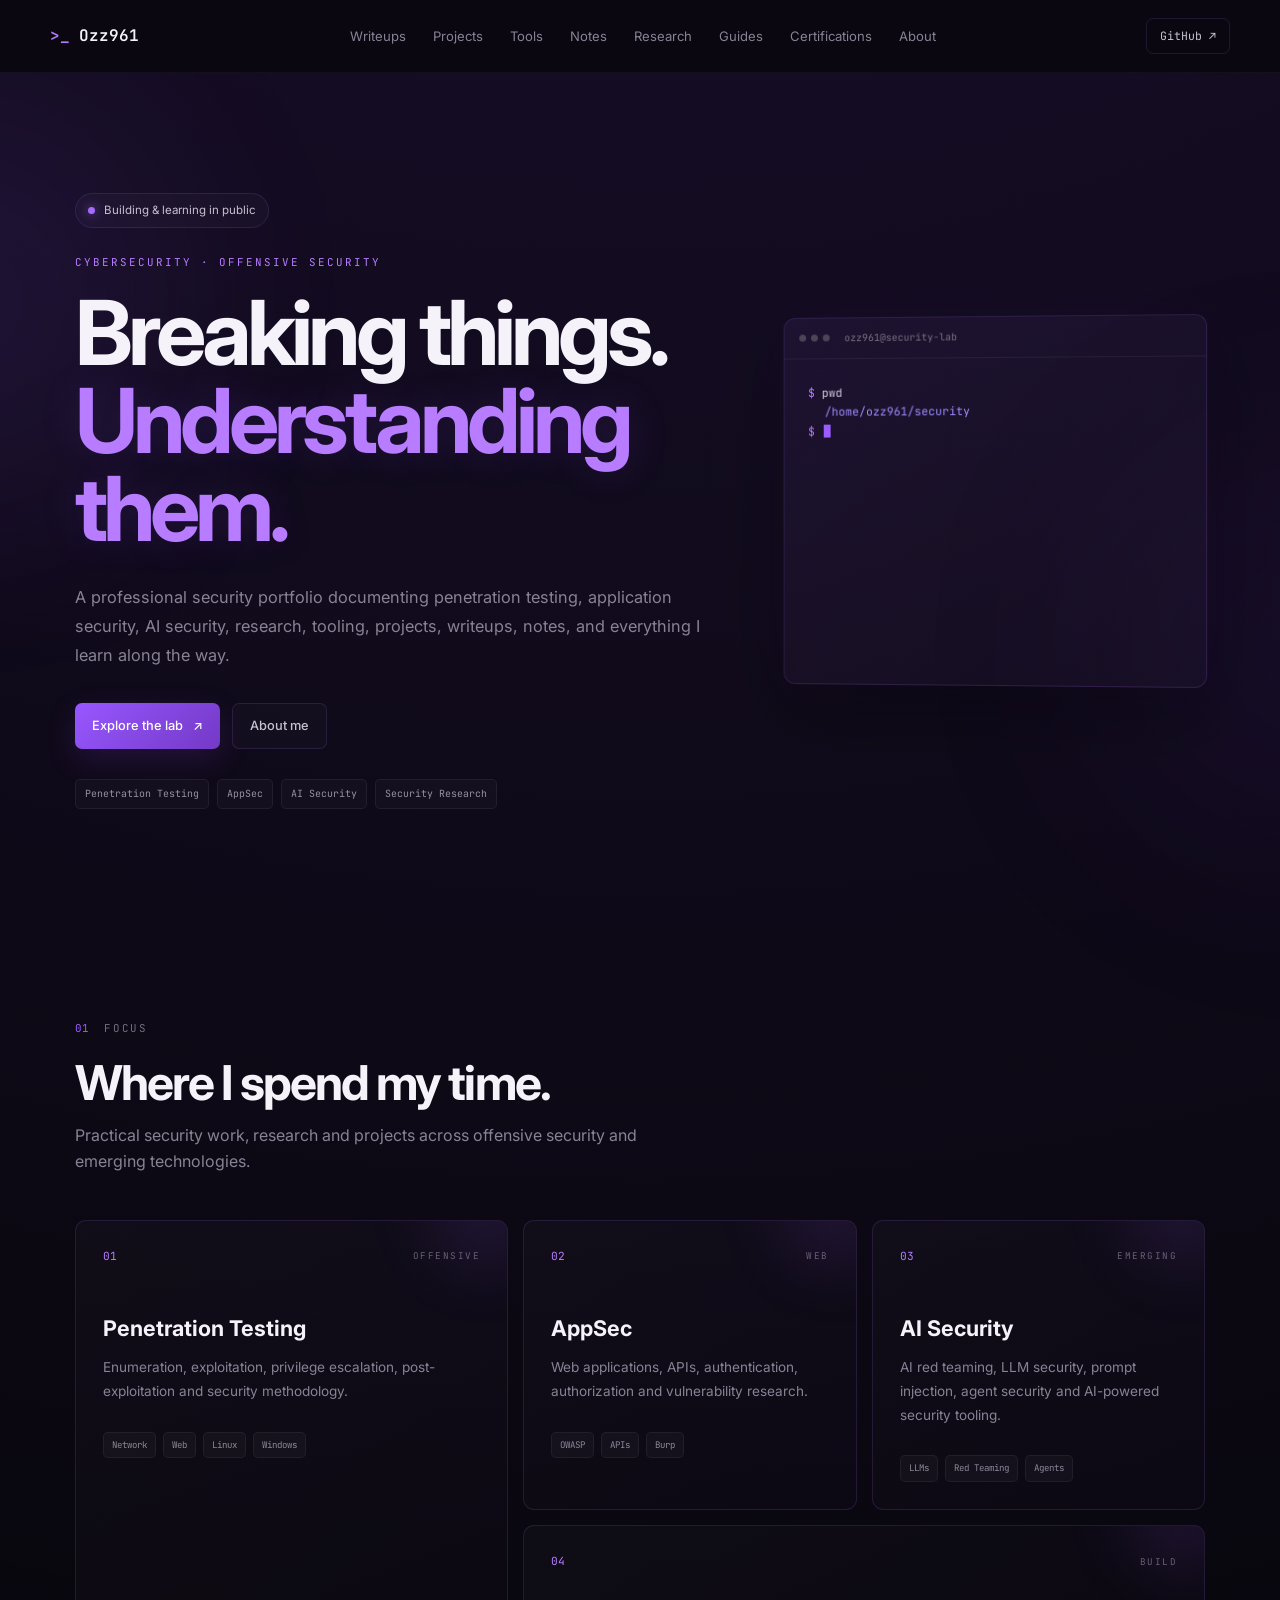
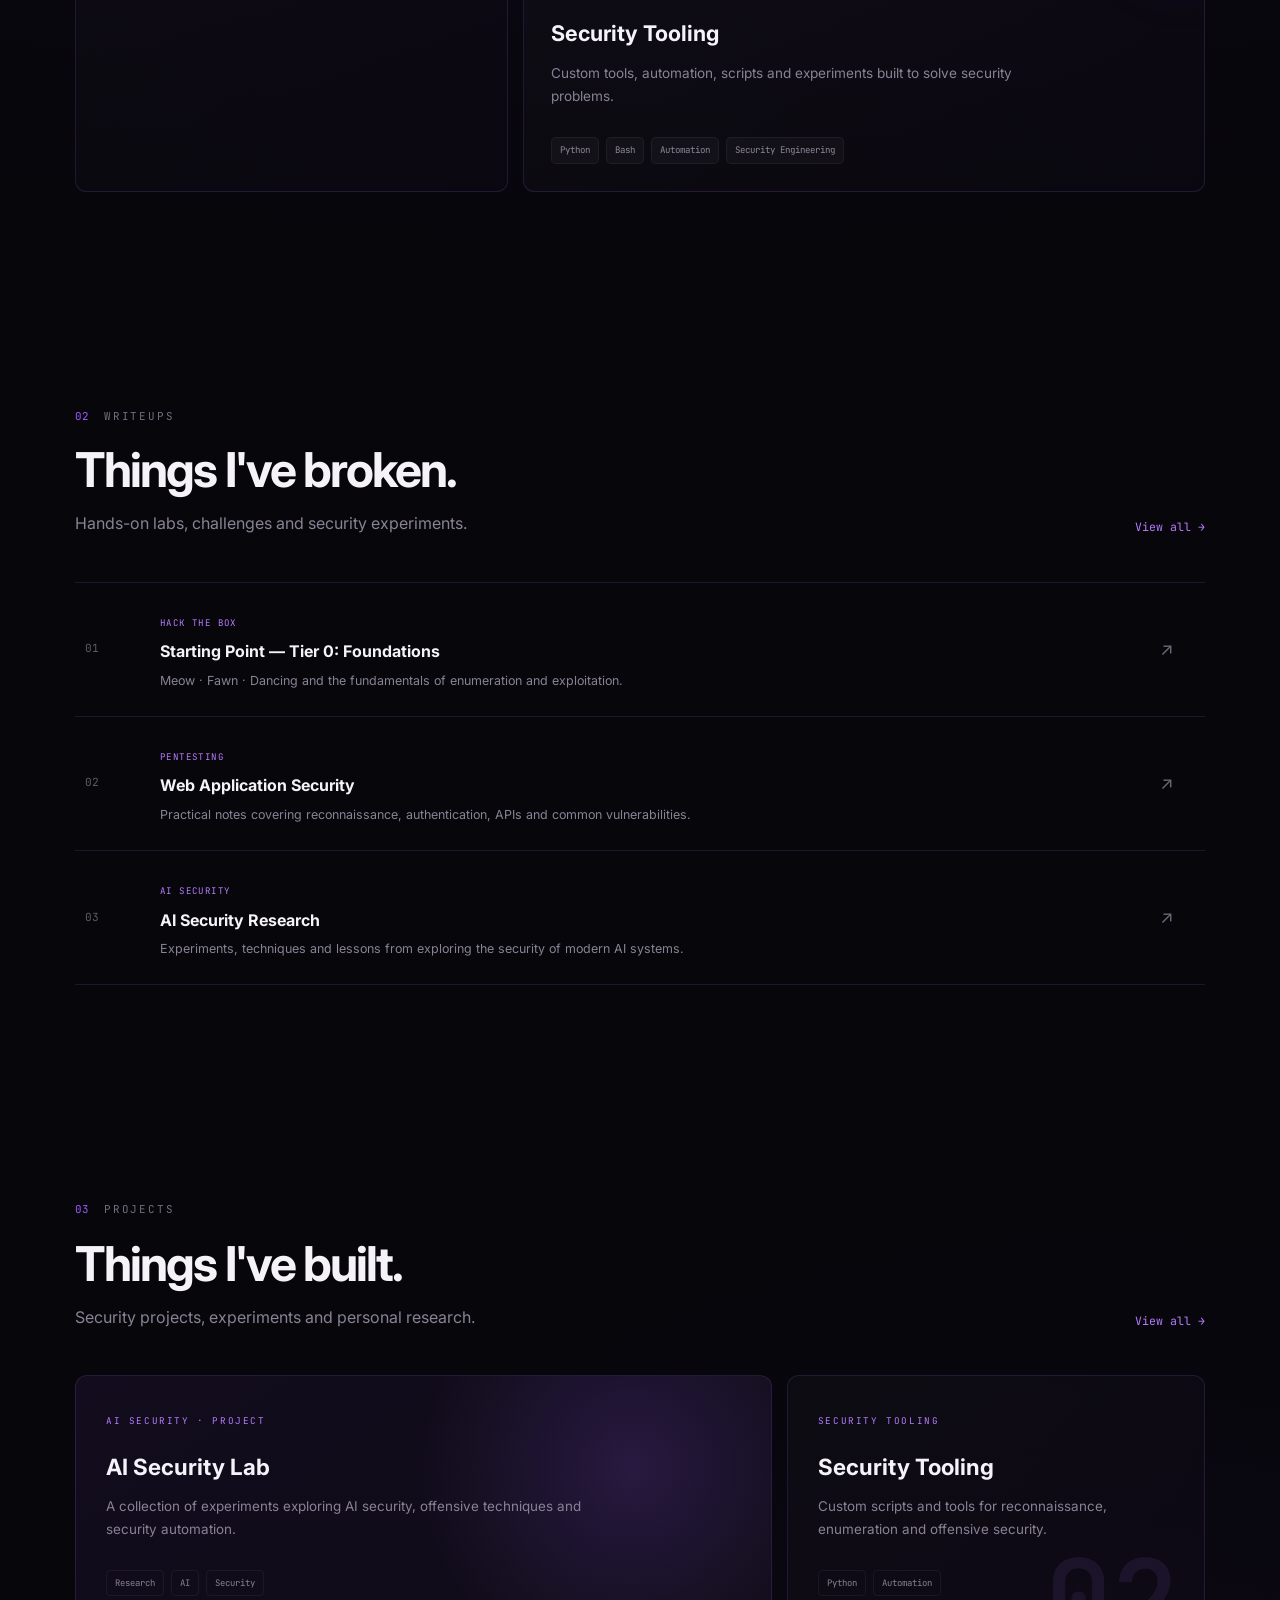
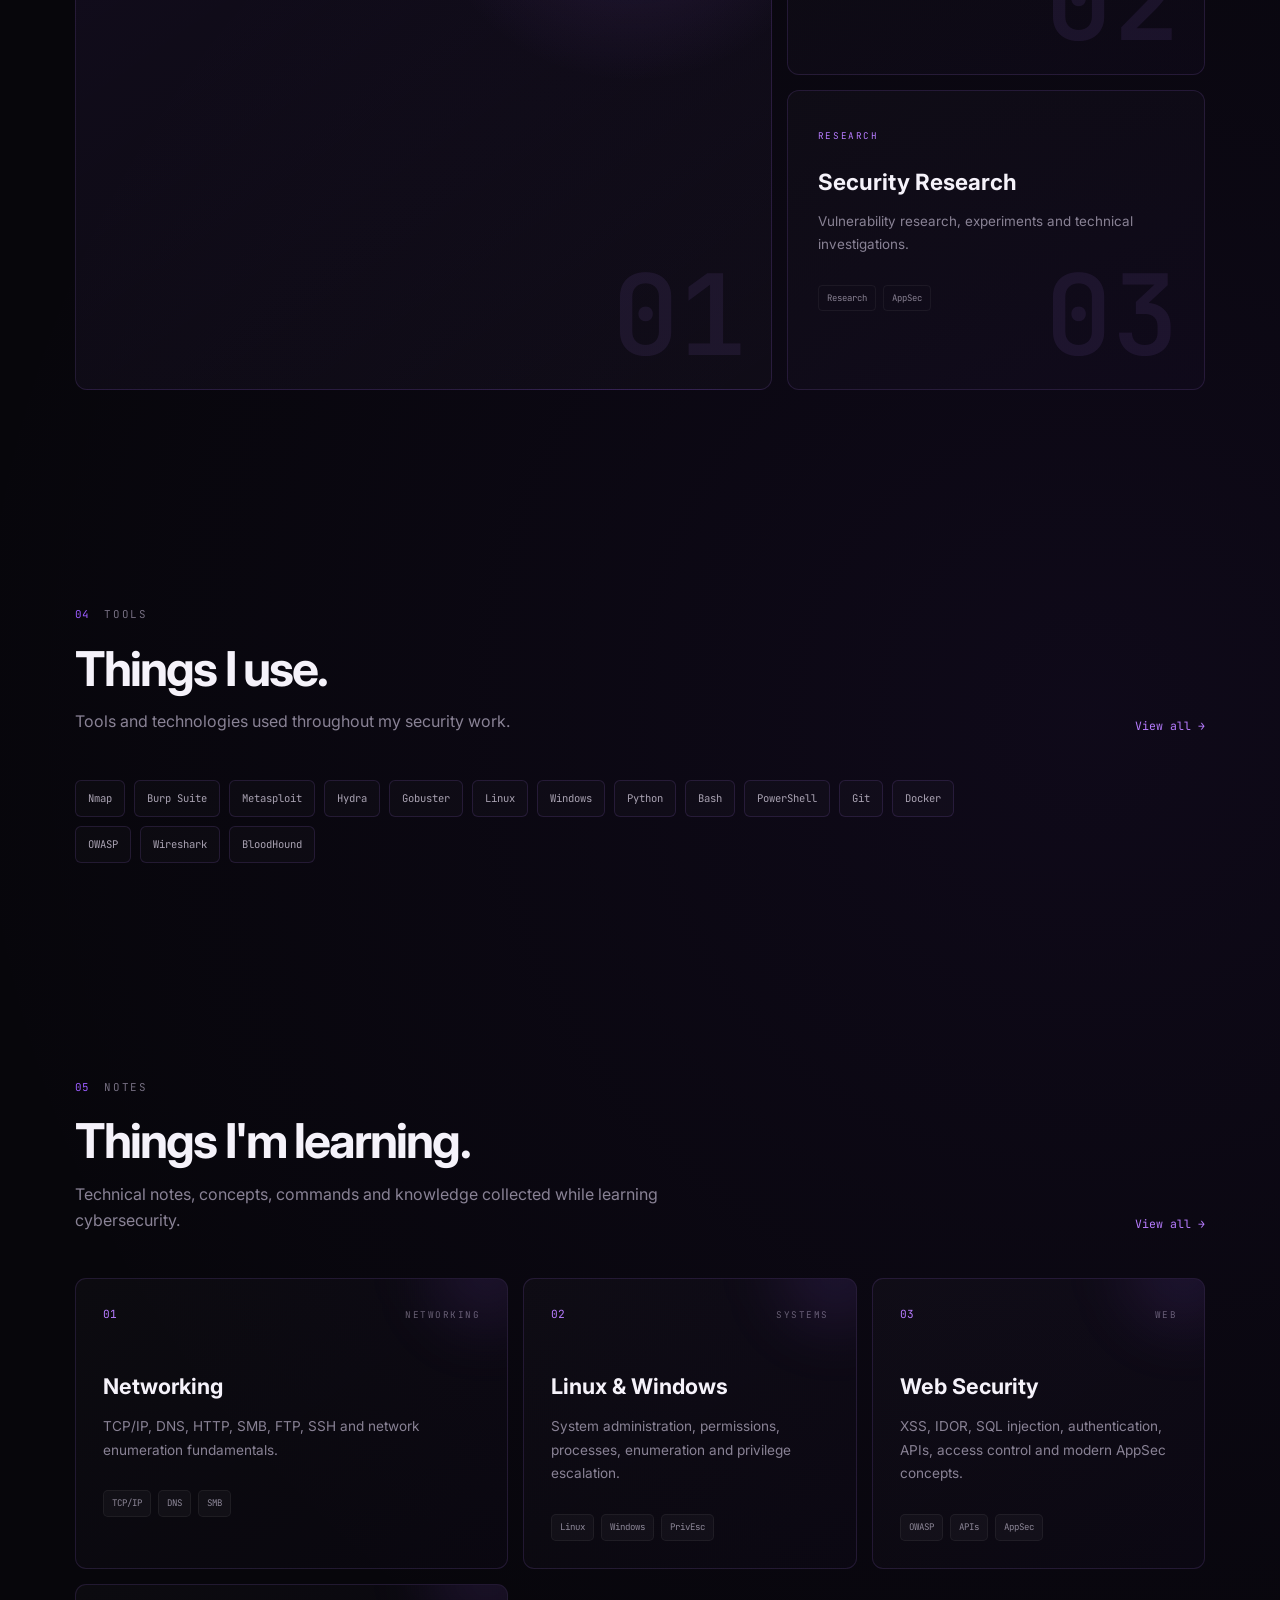
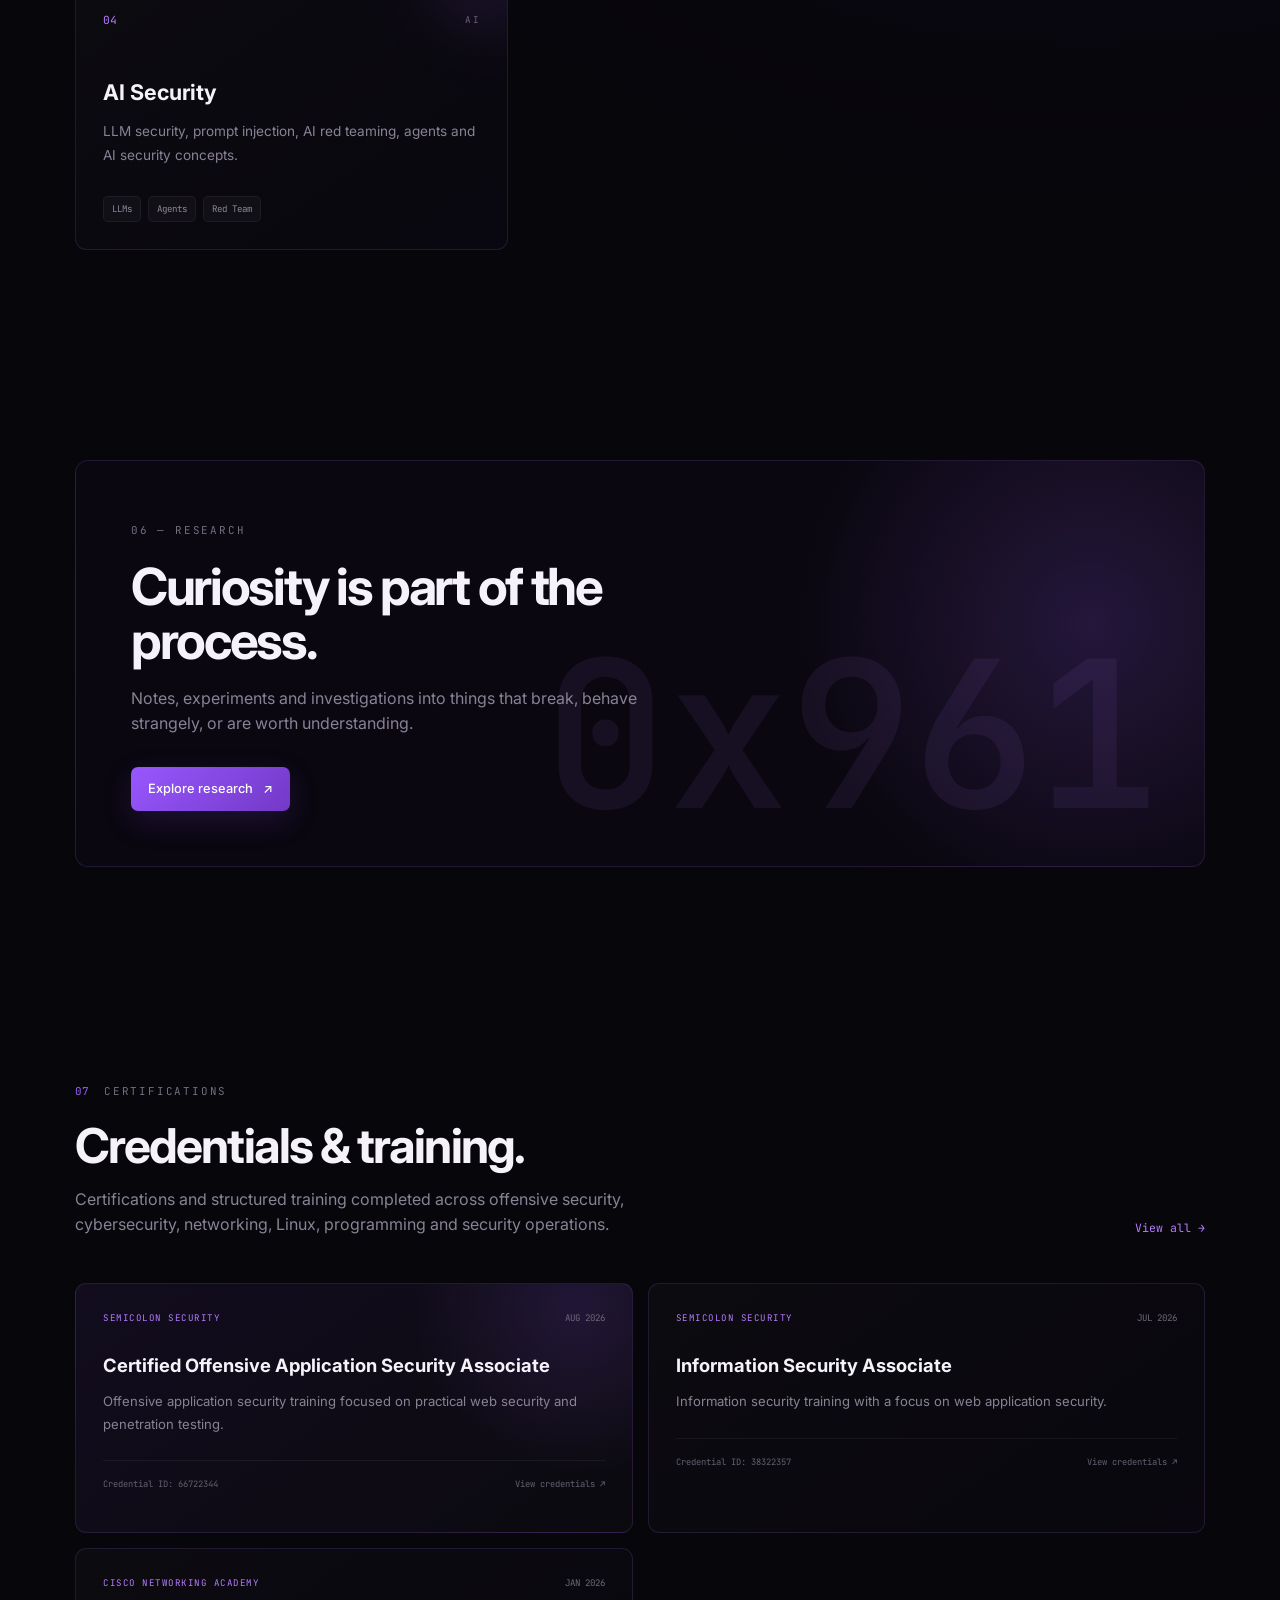
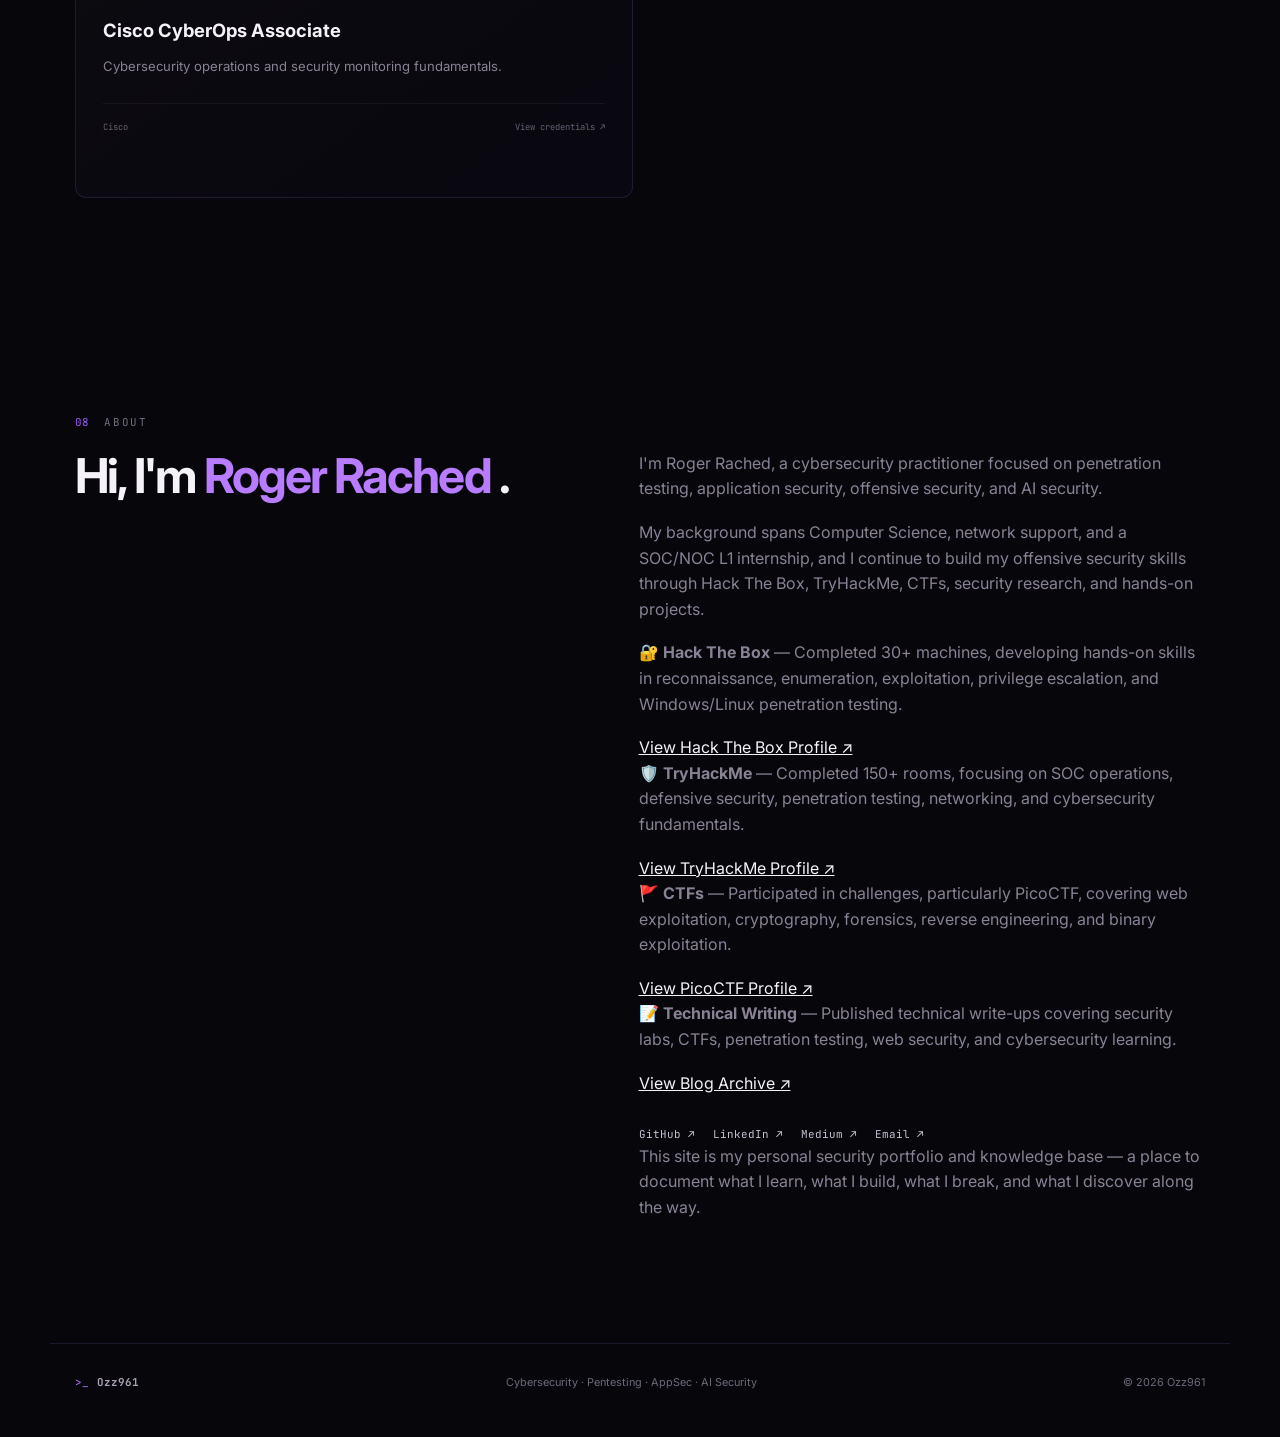
==== commit 1ac1b04d: "Connect homepage to multi-page site" ====
--- a/index.html
+++ b/index.html
@@ -22,12 +22,17 @@
     <link rel="stylesheet" href="style.css">
 </head>
 
+
 <body>
 
     <div class="ambient ambient-one"></div>
     <div class="ambient ambient-two"></div>
 
-    <!-- NAVIGATION -->
+
+    <!-- =========================
+         NAVIGATION
+    ========================== -->
+
     <header class="navbar">
 
         <a href="/" class="brand">
@@ -35,16 +40,43 @@
             <span>Ozz961</span>
         </a>
 
+
         <nav class="nav-links">
-            <a href="/writeups/">Writeups</a>
-            <a href="/projects/">Projects</a>
-            <a href="/tools/">Tools</a>
-            <a href="/notes/">Notes</a>
-            <a href="/research/">Research</a>
-            <a href="/guides/">Guides</a>
-            <a href="/certifications/">Certifications</a>
-            <a href="/about/">About</a>
+
+            <a href="/writeups/">
+                Writeups
+            </a>
+
+            <a href="/projects/">
+                Projects
+            </a>
+
+            <a href="/tools/">
+                Tools
+            </a>
+
+            <a href="/notes/">
+                Notes
+            </a>
+
+            <a href="/research/">
+                Research
+            </a>
+
+            <a href="/guides/">
+                Guides
+            </a>
+
+            <a href="/certifications/">
+                Certifications
+            </a>
+
+            <a href="/about/">
+                About
+            </a>
+
         </nav>
+
 
         <a href="https://github.com/Ozz961" target="_blank" rel="noopener noreferrer" class="github-link">
             GitHub ↗
@@ -53,466 +85,796 @@
     </header>
 
 
+
     <main>
 
-        <!-- HERO -->
+
+        <!-- =========================
+             HERO
+        ========================== -->
+
         <section class="hero">
 
             <div class="hero-grid"></div>
 
+
             <div class="hero-content">
 
+
                 <div class="status-pill">
+
                     <span class="status-dot"></span>
+
                     Building &amp; learning in public
+
                 </div>
+
 
                 <p class="eyebrow">
                     CYBERSECURITY · OFFENSIVE SECURITY
                 </p>
 
+
                 <h1>
+
                     Breaking things.
+
                     <br>
-                    <span>Understanding them.</span>
+
+                    <span>
+                        Understanding them.
+                    </span>
+
                 </h1>
 
+
                 <p class="hero-text">
-                    A professional security portfolio documenting penetration
-                    testing, application security, AI security, research,
-                    tooling, projects, writeups, notes, and everything I
-                    learn along the way.
+
+                    A professional security portfolio documenting
+                    penetration testing, application security, AI security,
+                    research, tooling, projects, writeups, notes,
+                    and everything I learn along the way.
+
                 </p>
 
+
                 <div class="hero-actions">
 
-                    <a href="#writeups" class="btn btn-primary">
+
+                    <a href="/writeups/" class="btn btn-primary">
+
                         Explore the lab
-                        <span>↗</span>
+
+                        <span>
+                            ↗
+                        </span>
+
                     </a>
 
-                    <a href="#about" class="btn btn-secondary">
+
+                    <a href="/about/" class="btn btn-secondary">
+
                         About me
+
                     </a>
 
+
                 </div>
 
+
                 <div class="hero-meta">
-                    <span>Penetration Testing</span>
-                    <span>AppSec</span>
-                    <span>AI Security</span>
-                    <span>Security Research</span>
+
+                    <span>
+                        Penetration Testing
+                    </span>
+
+                    <span>
+                        AppSec
+                    </span>
+
+                    <span>
+                        AI Security
+                    </span>
+
+                    <span>
+                        Security Research
+                    </span>
+
                 </div>
 
             </div>
 
 
+
             <!-- TERMINAL -->
+
             <div class="hero-terminal">
 
+
                 <div class="terminal-top">
 
+
                     <div class="terminal-dots">
+
                         <span></span>
                         <span></span>
                         <span></span>
-                    </div>
+
+                    </div>
+
 
                     <span class="terminal-title">
                         ozz961@security-lab
                     </span>
 
+
                 </div>
 
+
                 <div class="terminal-body" id="terminal-output"></div>
 
+
             </div>
 
         </section>
 
 
-        <!-- FOCUS -->
+
+        <!-- =========================
+             FOCUS
+        ========================== -->
+
         <section class="section" id="focus">
 
+
             <div class="section-header">
 
+
                 <div>
-                    <span class="section-number">01</span>
-                    <span class="section-label">FOCUS</span>
+
+                    <span class="section-number">
+                        01
+                    </span>
+
+                    <span class="section-label">
+                        FOCUS
+                    </span>
+
                 </div>
 
-                <h2>Where I spend my time.</h2>
+
+                <h2>
+                    Where I spend my time.
+                </h2>
+
 
                 <p>
                     Practical security work, research and projects across
                     offensive security and emerging technologies.
                 </p>
 
+
             </div>
 
 
+
             <div class="focus-grid">
 
 
                 <!-- PENETRATION TESTING -->
+
                 <article class="focus-card large">
 
+
                     <div class="card-top">
-                        <span class="card-icon">01</span>
-                        <span class="card-category">OFFENSIVE</span>
-                    </div>
-
-                    <h3>Penetration Testing</h3>
+
+                        <span class="card-icon">
+                            01
+                        </span>
+
+                        <span class="card-category">
+                            OFFENSIVE
+                        </span>
+
+                    </div>
+
+
+                    <h3>
+                        Penetration Testing
+                    </h3>
+
 
                     <p>
                         Enumeration, exploitation, privilege escalation,
                         post-exploitation and security methodology.
                     </p>
 
+
                     <div class="card-tags">
-                        <span>Network</span>
-                        <span>Web</span>
-                        <span>Linux</span>
-                        <span>Windows</span>
-                    </div>
+
+                        <span>
+                            Network
+                        </span>
+
+                        <span>
+                            Web
+                        </span>
+
+                        <span>
+                            Linux
+                        </span>
+
+                        <span>
+                            Windows
+                        </span>
+
+                    </div>
+
 
                 </article>
 
 
+
                 <!-- APPSEC -->
+
                 <article class="focus-card">
 
+
                     <div class="card-top">
-                        <span class="card-icon">02</span>
-                        <span class="card-category">WEB</span>
-                    </div>
-
-                    <h3>AppSec</h3>
-
-                    <p>
-                        Web applications, APIs, authentication, authorization
-                        and vulnerability research.
-                    </p>
+
+                        <span class="card-icon">
+                            02
+                        </span>
+
+                        <span class="card-category">
+                            WEB
+                        </span>
+
+                    </div>
+
+
+                    <h3>
+                        AppSec
+                    </h3>
+
+
+                    <p>
+                        Web applications, APIs, authentication,
+                        authorization and vulnerability research.
+                    </p>
+
 
                     <div class="card-tags">
-                        <span>OWASP</span>
-                        <span>APIs</span>
-                        <span>Burp</span>
-                    </div>
+
+                        <span>
+                            OWASP
+                        </span>
+
+                        <span>
+                            APIs
+                        </span>
+
+                        <span>
+                            Burp
+                        </span>
+
+                    </div>
+
 
                 </article>
 
 
+
                 <!-- AI SECURITY -->
+
                 <article class="focus-card">
 
+
                     <div class="card-top">
-                        <span class="card-icon">03</span>
-                        <span class="card-category">EMERGING</span>
-                    </div>
-
-                    <h3>AI Security</h3>
+
+                        <span class="card-icon">
+                            03
+                        </span>
+
+                        <span class="card-category">
+                            EMERGING
+                        </span>
+
+                    </div>
+
+
+                    <h3>
+                        AI Security
+                    </h3>
+
 
                     <p>
                         AI red teaming, LLM security, prompt injection,
                         agent security and AI-powered security tooling.
                     </p>
 
+
                     <div class="card-tags">
-                        <span>LLMs</span>
-                        <span>Red Teaming</span>
-                        <span>Agents</span>
-                    </div>
+
+                        <span>
+                            LLMs
+                        </span>
+
+                        <span>
+                            Red Teaming
+                        </span>
+
+                        <span>
+                            Agents
+                        </span>
+
+                    </div>
+
 
                 </article>
 
 
+
                 <!-- TOOLING -->
+
                 <article class="focus-card wide">
 
+
                     <div class="card-top">
-                        <span class="card-icon">04</span>
-                        <span class="card-category">BUILD</span>
-                    </div>
-
-                    <h3>Security Tooling</h3>
+
+                        <span class="card-icon">
+                            04
+                        </span>
+
+                        <span class="card-category">
+                            BUILD
+                        </span>
+
+                    </div>
+
+
+                    <h3>
+                        Security Tooling
+                    </h3>
+
 
                     <p>
                         Custom tools, automation, scripts and experiments
                         built to solve security problems.
                     </p>
 
+
                     <div class="card-tags">
-                        <span>Python</span>
-                        <span>Bash</span>
-                        <span>Automation</span>
-                        <span>Security Engineering</span>
-                    </div>
+
+                        <span>
+                            Python
+                        </span>
+
+                        <span>
+                            Bash
+                        </span>
+
+                        <span>
+                            Automation
+                        </span>
+
+                        <span>
+                            Security Engineering
+                        </span>
+
+                    </div>
+
 
                 </article>
 
+
             </div>
 
         </section>
 
 
-        <!-- WRITEUPS -->
-        <section class="section" id="writeups">
+
+        <!-- =========================
+             WRITEUPS
+        ========================== -->
+
+        <section class="section">
+
 
             <div class="section-header split">
 
+
                 <div>
-                    <span class="section-number">02</span>
-                    <span class="section-label">WRITEUPS</span>
-
-                    <h2>Things I've broken.</h2>
+
+                    <span class="section-number">
+                        02
+                    </span>
+
+                    <span class="section-label">
+                        WRITEUPS
+                    </span>
+
+
+                    <h2>
+                        Things I've broken.
+                    </h2>
+
 
                     <p>
                         Hands-on labs, challenges and security experiments.
                     </p>
+
+
                 </div>
 
-                <a href="#" class="text-link">
+
+                <a href="/writeups/" class="text-link">
                     View all →
                 </a>
 
+
             </div>
 
 
+
             <div class="writeup-list">
 
 
-                <!-- HTB -->
-                <a href="#" class="writeup-item">
-
-                    <div class="writeup-number">01</div>
+                <!-- HACK THE BOX -->
+
+                <a href="/writeups/htb/" class="writeup-item">
+
+
+                    <div class="writeup-number">
+                        01
+                    </div>
+
 
                     <div class="writeup-info">
+
 
                         <span class="writeup-type">
                             HACK THE BOX
                         </span>
+
 
                         <h3>
                             Starting Point — Tier 0: Foundations
                         </h3>
 
+
                         <p>
-                            Meow · Fawn · Dancing · and the fundamentals
+                            Meow · Fawn · Dancing and the fundamentals
                             of enumeration and exploitation.
                         </p>
 
-                    </div>
+
+                    </div>
+
 
                     <span class="writeup-arrow">
                         ↗
                     </span>
 
-                </a>
+
+                </a>
+
 
 
                 <!-- PENTESTING -->
-                <a href="#" class="writeup-item">
-
-                    <div class="writeup-number">02</div>
+
+                <a href="/writeups/" class="writeup-item">
+
+
+                    <div class="writeup-number">
+                        02
+                    </div>
+
 
                     <div class="writeup-info">
+
 
                         <span class="writeup-type">
                             PENTESTING
                         </span>
+
 
                         <h3>
                             Web Application Security
                         </h3>
+
 
                         <p>
                             Practical notes covering reconnaissance,
                             authentication, APIs and common vulnerabilities.
                         </p>
 
-                    </div>
+
+                    </div>
+
 
                     <span class="writeup-arrow">
                         ↗
                     </span>
 
-                </a>
-
-
-                <!-- AI -->
-                <a href="#" class="writeup-item">
-
-                    <div class="writeup-number">03</div>
+
+                </a>
+
+
+
+                <!-- AI SECURITY -->
+
+                <a href="/research/" class="writeup-item">
+
+
+                    <div class="writeup-number">
+                        03
+                    </div>
+
 
                     <div class="writeup-info">
+
 
                         <span class="writeup-type">
                             AI SECURITY
                         </span>
+
 
                         <h3>
                             AI Security Research
                         </h3>
+
 
                         <p>
                             Experiments, techniques and lessons from exploring
                             the security of modern AI systems.
                         </p>
 
-                    </div>
+
+                    </div>
+
 
                     <span class="writeup-arrow">
                         ↗
                     </span>
 
-                </a>
+
+                </a>
+
 
             </div>
 
         </section>
 
 
-        <!-- PROJECTS -->
-        <section class="section" id="projects">
+
+        <!-- =========================
+             PROJECTS
+        ========================== -->
+
+        <section class="section">
+
 
             <div class="section-header split">
 
+
                 <div>
 
-                    <span class="section-number">03</span>
-                    <span class="section-label">PROJECTS</span>
-
-                    <h2>Things I've built.</h2>
+                    <span class="section-number">
+                        03
+                    </span>
+
+                    <span class="section-label">
+                        PROJECTS
+                    </span>
+
+
+                    <h2>
+                        Things I've built.
+                    </h2>
+
 
                     <p>
                         Security projects, experiments and personal research.
                     </p>
 
+
                 </div>
 
-                <a href="#" class="text-link">
+
+                <a href="/projects/" class="text-link">
                     View all →
                 </a>
 
+
             </div>
 
 
+
             <div class="project-grid">
 
 
                 <!-- AI PROJECT -->
-                <article class="project-card featured">
+
+                <a href="/projects/" class="project-card featured" style="text-decoration: none;">
+
 
                     <div class="project-content">
+
 
                         <span class="project-type">
                             AI SECURITY · PROJECT
                         </span>
+
 
                         <h3>
                             AI Security Lab
                         </h3>
+
 
                         <p>
                             A collection of experiments exploring AI security,
                             offensive techniques and security automation.
                         </p>
 
+
                         <div class="project-footer">
-                            <span>Research</span>
-                            <span>AI</span>
-                            <span>Security</span>
+
+                            <span>
+                                Research
+                            </span>
+
+                            <span>
+                                AI
+                            </span>
+
+                            <span>
+                                Security
+                            </span>
+
                         </div>
 
-                    </div>
+
+                    </div>
+
 
                     <span class="project-number">
                         01
                     </span>
 
-                </article>
+
+                </a>
+
 
 
                 <!-- TOOLING -->
-                <article class="project-card">
+
+                <a href="/tools/" class="project-card" style="text-decoration: none;">
+
 
                     <div class="project-content">
+
 
                         <span class="project-type">
                             SECURITY TOOLING
                         </span>
+
 
                         <h3>
                             Security Tooling
                         </h3>
+
 
                         <p>
                             Custom scripts and tools for reconnaissance,
                             enumeration and offensive security.
                         </p>
 
+
                         <div class="project-footer">
-                            <span>Python</span>
-                            <span>Automation</span>
+
+                            <span>
+                                Python
+                            </span>
+
+                            <span>
+                                Automation
+                            </span>
+
                         </div>
 
-                    </div>
+
+                    </div>
+
 
                     <span class="project-number">
                         02
                     </span>
 
-                </article>
+
+                </a>
+
 
 
                 <!-- RESEARCH -->
-                <article class="project-card">
+
+                <a href="/research/" class="project-card" style="text-decoration: none;">
+
 
                     <div class="project-content">
+
 
                         <span class="project-type">
                             RESEARCH
                         </span>
+
 
                         <h3>
                             Security Research
                         </h3>
+
 
                         <p>
                             Vulnerability research, experiments and technical
                             investigations.
                         </p>
 
+
                         <div class="project-footer">
-                            <span>Research</span>
-                            <span>AppSec</span>
+
+                            <span>
+                                Research
+                            </span>
+
+                            <span>
+                                AppSec
+                            </span>
+
                         </div>
 
-                    </div>
+
+                    </div>
+
 
                     <span class="project-number">
                         03
                     </span>
 
-                </article>
+
+                </a>
+
 
             </div>
 
         </section>
 
 
-        <!-- TOOLS -->
-        <section class="section" id="tools">
-
-            <div class="section-header">
+
+        <!-- =========================
+             TOOLS
+        ========================== -->
+
+        <section class="section">
+
+
+            <div class="section-header split">
+
 
                 <div>
 
-                    <span class="section-number">04</span>
-                    <span class="section-label">TOOLS</span>
-
-                    <h2>Things I use.</h2>
+                    <span class="section-number">
+                        04
+                    </span>
+
+                    <span class="section-label">
+                        TOOLS
+                    </span>
+
+
+                    <h2>
+                        Things I use.
+                    </h2>
+
 
                     <p>
                         Tools and technologies used throughout my security work.
@@ -520,7 +882,14 @@
 
                 </div>
 
+
+                <a href="/tools/" class="text-link">
+                    View all →
+                </a>
+
+
             </div>
+
 
 
             <div class="tools-cloud">
@@ -543,868 +912,571 @@
 
             </div>
 
+
         </section>
 
 
-        <!-- NOTES -->
-        <section class="section" id="notes">
+
+        <!-- =========================
+             NOTES
+        ========================== -->
+
+        <section class="section">
+
 
             <div class="section-header split">
 
+
                 <div>
 
-                    <span class="section-number">05</span>
-                    <span class="section-label">NOTES</span>
-
-                    <h2>Things I'm learning.</h2>
+                    <span class="section-number">
+                        05
+                    </span>
+
+                    <span class="section-label">
+                        NOTES
+                    </span>
+
+
+                    <h2>
+                        Things I'm learning.
+                    </h2>
+
 
                     <p>
                         Technical notes, concepts, commands and knowledge
                         collected while learning cybersecurity.
                     </p>
 
+
                 </div>
 
-                <a href="#" class="text-link">
+
+                <a href="/notes/" class="text-link">
                     View all →
                 </a>
 
+
             </div>
 
 
+
             <div class="focus-grid">
 
 
-                <article class="focus-card">
+                <!-- NETWORKING -->
+
+                <a href="/notes/" class="focus-card" style="text-decoration: none;">
 
                     <div class="card-top">
-                        <span class="card-icon">01</span>
-                        <span class="card-category">NETWORKING</span>
-                    </div>
-
-                    <h3>Networking</h3>
+
+                        <span class="card-icon">
+                            01
+                        </span>
+
+                        <span class="card-category">
+                            NETWORKING
+                        </span>
+
+                    </div>
+
+
+                    <h3>
+                        Networking
+                    </h3>
+
 
                     <p>
                         TCP/IP, DNS, HTTP, SMB, FTP, SSH and network
                         enumeration fundamentals.
                     </p>
 
+
                     <div class="card-tags">
-                        <span>TCP/IP</span>
-                        <span>DNS</span>
-                        <span>SMB</span>
-                    </div>
-
-                </article>
-
-
-                <article class="focus-card">
+
+                        <span>
+                            TCP/IP
+                        </span>
+
+                        <span>
+                            DNS
+                        </span>
+
+                        <span>
+                            SMB
+                        </span>
+
+                    </div>
+
+
+                </a>
+
+
+
+                <!-- SYSTEMS -->
+
+                <a href="/notes/" class="focus-card" style="text-decoration: none;">
 
                     <div class="card-top">
-                        <span class="card-icon">02</span>
-                        <span class="card-category">SYSTEMS</span>
-                    </div>
-
-                    <h3>Linux &amp; Windows</h3>
+
+                        <span class="card-icon">
+                            02
+                        </span>
+
+                        <span class="card-category">
+                            SYSTEMS
+                        </span>
+
+                    </div>
+
+
+                    <h3>
+                        Linux &amp; Windows
+                    </h3>
+
 
                     <p>
                         System administration, permissions, processes,
                         enumeration and privilege escalation.
                     </p>
 
+
                     <div class="card-tags">
-                        <span>Linux</span>
-                        <span>Windows</span>
-                        <span>PrivEsc</span>
-                    </div>
-
-                </article>
-
-
-                <article class="focus-card">
+
+                        <span>
+                            Linux
+                        </span>
+
+                        <span>
+                            Windows
+                        </span>
+
+                        <span>
+                            PrivEsc
+                        </span>
+
+                    </div>
+
+
+                </a>
+
+
+
+                <!-- WEB -->
+
+                <a href="/notes/" class="focus-card" style="text-decoration: none;">
 
                     <div class="card-top">
-                        <span class="card-icon">03</span>
-                        <span class="card-category">WEB</span>
-                    </div>
-
-                    <h3>Web Security</h3>
+
+                        <span class="card-icon">
+                            03
+                        </span>
+
+                        <span class="card-category">
+                            WEB
+                        </span>
+
+                    </div>
+
+
+                    <h3>
+                        Web Security
+                    </h3>
+
 
                     <p>
                         XSS, IDOR, SQL injection, authentication, APIs,
                         access control and modern AppSec concepts.
                     </p>
 
+
                     <div class="card-tags">
-                        <span>OWASP</span>
-                        <span>APIs</span>
-                        <span>AppSec</span>
-                    </div>
-
-                </article>
-
-
-                <article class="focus-card">
+
+                        <span>
+                            OWASP
+                        </span>
+
+                        <span>
+                            APIs
+                        </span>
+
+                        <span>
+                            AppSec
+                        </span>
+
+                    </div>
+
+
+                </a>
+
+
+
+                <!-- AI -->
+
+                <a href="/notes/" class="focus-card" style="text-decoration: none;">
 
                     <div class="card-top">
-                        <span class="card-icon">04</span>
-                        <span class="card-category">AI</span>
-                    </div>
-
-                    <h3>AI Security</h3>
+
+                        <span class="card-icon">
+                            04
+                        </span>
+
+                        <span class="card-category">
+                            AI
+                        </span>
+
+                    </div>
+
+
+                    <h3>
+                        AI Security
+                    </h3>
+
 
                     <p>
                         LLM security, prompt injection, AI red teaming,
                         agents and AI security concepts.
                     </p>
 
+
                     <div class="card-tags">
-                        <span>LLMs</span>
-                        <span>Agents</span>
-                        <span>Red Team</span>
-                    </div>
-
-                </article>
+
+                        <span>
+                            LLMs
+                        </span>
+
+                        <span>
+                            Agents
+                        </span>
+
+                        <span>
+                            Red Team
+                        </span>
+
+                    </div>
+
+
+                </a>
+
 
             </div>
 
+
         </section>
 
 
-        <!-- RESEARCH -->
-        <section class="section research-section" id="research">
+
+        <!-- =========================
+             RESEARCH
+        ========================== -->
+
+        <section class="section">
+
 
             <div class="research-box">
 
+
                 <div class="research-content">
+
 
                     <span class="section-label">
                         06 — RESEARCH
                     </span>
+
 
                     <h2>
                         Curiosity is part of the process.
                     </h2>
 
+
                     <p>
                         Notes, experiments and investigations into things
                         that break, behave strangely, or are worth understanding.
                     </p>
 
-                    <a href="#" class="btn btn-primary">
+
+                    <a href="/research/" class="btn btn-primary">
+
                         Explore research
-                        <span>↗</span>
+
+                        <span>
+                            ↗
+                        </span>
+
                     </a>
 
+
                 </div>
 
+
                 <div class="research-decoration">
-                    <span>0x961</span>
+
+                    <span>
+                        0x961
+                    </span>
+
                 </div>
 
+
             </div>
 
+
         </section>
 
-        <!-- CERTIFICATIONS -->
-        <section class="section" id="certifications">
+
+
+        <!-- =========================
+             CERTIFICATIONS
+        ========================== -->
+
+        <section class="section">
+
 
             <div class="section-header split">
 
+
                 <div>
 
-                    <span class="section-number">07</span>
-                    <span class="section-label">CERTIFICATIONS</span>
-
-                    <h2>Credentials &amp; training.</h2>
-
-                    <p>
-                        Certifications and structured training completed across
-                        offensive security, cybersecurity, networking, Linux,
-                        programming and security operations.
-                    </p>
+                    <span class="section-number">
+                        07
+                    </span>
+
+                    <span class="section-label">
+                        CERTIFICATIONS
+                    </span>
+
+
+                    <h2>
+                        Credentials &amp; training.
+                    </h2>
+
+
+                    <p>
+                        Certifications and structured training completed
+                        across offensive security, cybersecurity, networking,
+                        Linux, programming and security operations.
+                    </p>
+
 
                 </div>
 
-                <a href="https://www.linkedin.com/in/roger-rached/details/certifications/" target="_blank"
-                    rel="noopener noreferrer" class="text-link">
-                    View LinkedIn ↗
-                </a>
+
+                <a href="/certifications/" class="text-link">
+                    View all →
+                </a>
+
 
             </div>
 
 
+
             <div class="certifications-grid">
 
 
-                <!-- SEMICOLON -->
-                <article class="certification-card featured-cert">
+                <!-- FEATURED CERTIFICATION -->
+
+                <a href="/certifications/" class="certification-card featured-cert" style="text-decoration: none;">
+
 
                     <div class="certification-top">
+
 
                         <span class="certification-issuer">
                             SEMICOLON SECURITY
                         </span>
 
+
                         <span class="certification-date">
                             AUG 2026
                         </span>
 
-                    </div>
+
+                    </div>
+
 
                     <h3>
                         Certified Offensive Application Security Associate
                     </h3>
 
+
                     <p>
                         Offensive application security training focused on
                         practical web security and penetration testing.
                     </p>
 
+
                     <div class="certification-bottom">
 
+
                         <span>
                             Credential ID: 66722344
                         </span>
 
-                        <a href="https://www.linkedin.com/in/roger-rached/overlay/Certifications/794451836/treasury/?profileId=ACoAADOwByIB-mNqBVZPQHLT6ZDNg0smNcUDcOY"
-                            target="_blank" rel="noopener noreferrer">
-                            View credential ↗
-                        </a>
-
-                    </div>
-
-                </article>
-
-
-                <!-- SEMICOLON -->
-                <article class="certification-card">
+
+                        <span>
+                            View credentials ↗
+                        </span>
+
+
+                    </div>
+
+
+                </a>
+
+
+
+                <!-- INFORMATION SECURITY -->
+
+                <a href="/certifications/" class="certification-card" style="text-decoration: none;">
+
 
                     <div class="certification-top">
+
 
                         <span class="certification-issuer">
                             SEMICOLON SECURITY
                         </span>
 
+
                         <span class="certification-date">
                             JUL 2026
                         </span>
 
-                    </div>
+
+                    </div>
+
 
                     <h3>
                         Information Security Associate
                     </h3>
 
+
                     <p>
                         Information security training with a focus on
                         web application security.
                     </p>
 
+
                     <div class="certification-bottom">
 
+
                         <span>
                             Credential ID: 38322357
                         </span>
 
-                        <a href="https://www.linkedin.com/in/roger-rached/overlay/Certifications/505686876/treasury/?profileId=ACoAADOwByIB-mNqBVZPQHLT6ZDNg0smNcUDcOY"
-                            target="_blank" rel="noopener noreferrer">
-                            View credential ↗
-                        </a>
-
-                    </div>
-
-                </article>
-
-
-                <!-- CISCO CYBEROPS -->
-                <article class="certification-card">
+
+                        <span>
+                            View credentials ↗
+                        </span>
+
+
+                    </div>
+
+
+                </a>
+
+
+
+                <!-- CISCO -->
+
+                <a href="/certifications/" class="certification-card" style="text-decoration: none;">
+
 
                     <div class="certification-top">
+
 
                         <span class="certification-issuer">
                             CISCO NETWORKING ACADEMY
                         </span>
 
+
                         <span class="certification-date">
                             JAN 2026
                         </span>
 
-                    </div>
+
+                    </div>
+
 
                     <h3>
                         Cisco CyberOps Associate
                     </h3>
 
-                    <p>
-                        Training covering cybersecurity operations and
-                        security monitoring fundamentals.
-                    </p>
+
+                    <p>
+                        Cybersecurity operations and security monitoring
+                        fundamentals.
+                    </p>
+
 
                     <div class="certification-bottom">
 
+
                         <span>
                             Cisco
                         </span>
 
-                        <a href="https://www.credly.com/badges/850370bc-caff-4c42-8ba3-f0c0c0c9e6e5" target="_blank"
-                            rel="noopener noreferrer">
-                            View credential ↗
-                        </a>
-
-                    </div>
-
-                </article>
-
-
-                <!-- TCM PROGRAMMING -->
-                <article class="certification-card">
-
-                    <div class="certification-top">
-
-                        <span class="certification-issuer">
-                            TCM SECURITY
-                        </span>
-
-                        <span class="certification-date">
-                            NOV 2025
-                        </span>
-
-                    </div>
-
-                    <h3>
-                        Programming 100: Fundamentals
-                    </h3>
-
-                    <p>
-                        Programming fundamentals supporting security tooling,
-                        scripting and automation.
-                    </p>
-
-                    <div class="certification-bottom">
-
-                        <span>
-                            Credential ID: cert_2qj0b31m
-                        </span>
-
-                        <a href="https://www.linkedin.com/in/roger-rached/overlay/Certifications/355824431/treasury/?profileId=ACoAADOwByIB-mNqBVZPQHLT6ZDNg0smNcUDcOY"
-                            target="_blank" rel="noopener noreferrer">
-                            View credential ↗
-                        </a>
-
-                    </div>
-
-                </article>
-
-
-                <!-- TCM SECURITY FUNDAMENTALS -->
-                <article class="certification-card">
-
-                    <div class="certification-top">
-
-                        <span class="certification-issuer">
-                            TCM SECURITY
-                        </span>
-
-                        <span class="certification-date">
-                            OCT 2025
-                        </span>
-
-                    </div>
-
-                    <h3>
-                        Practical Security Fundamentals
-                    </h3>
-
-                    <p>
-                        Practical cybersecurity fundamentals and hands-on
-                        security concepts.
-                    </p>
-
-                    <div class="certification-bottom">
-
-                        <span>
-                            Credential ID: cert_3r25ht7y
-                        </span>
-
-                        <a href="https://www.linkedin.com/in/roger-rached/overlay/Certifications/355620962/treasury/?profileId=ACoAADOwByIB-mNqBVZPQHLT6ZDNg0smNcUDcOY"
-                            target="_blank" rel="noopener noreferrer">
-                            View credential ↗
-                        </a>
-
-                    </div>
-
-                </article>
-
-
-                <!-- LINUX -->
-                <article class="certification-card">
-
-                    <div class="certification-top">
-
-                        <span class="certification-issuer">
-                            TCM SECURITY
-                        </span>
-
-                        <span class="certification-date">
-                            SEP 2025
-                        </span>
-
-                    </div>
-
-                    <h3>
-                        Linux 100: Fundamentals
-                    </h3>
-
-                    <p>
-                        Linux fundamentals supporting system administration
-                        and offensive security workflows.
-                    </p>
-
-                    <div class="certification-bottom">
-
-                        <span>
-                            Credential ID: cert_lrf9k1gm
-                        </span>
-
-                        <a href="https://www.linkedin.com/in/roger-rached/overlay/Certifications/1118497530/treasury/?profileId=ACoAADOwByIB-mNqBVZPQHLT6ZDNg0smNcUDcOY"
-                            target="_blank" rel="noopener noreferrer">
-                            View credential ↗
-                        </a>
-
-                    </div>
-
-                </article>
-
-
-                <!-- THM CYBER SECURITY 101 -->
-                <article class="certification-card">
-
-                    <div class="certification-top">
-
-                        <span class="certification-issuer">
-                            TRYHACKME
-                        </span>
-
-                        <span class="certification-date">
-                            FEB 2025
-                        </span>
-
-                    </div>
-
-                    <h3>
-                        Cyber Security 101
-                    </h3>
-
-                    <p>
-                        Foundational cybersecurity training covering core
-                        security concepts and practical skills.
-                    </p>
-
-                    <div class="certification-bottom">
-
-                        <span>
-                            THM-7ITWYHKEUO
-                        </span>
-
-                        <a href="https://tryhackme.com/certificate/THM-7ITWYHKEUO" target="_blank"
-                            rel="noopener noreferrer">
-                            View credential ↗
-                        </a>
-
-                    </div>
-
-                </article>
-
-
-                <!-- BLUE TEAM -->
-                <article class="certification-card">
-
-                    <div class="certification-top">
-
-                        <span class="certification-issuer">
-                            SECURITY BLUE TEAM
-                        </span>
-
-                        <span class="certification-date">
-                            JAN 2025
-                        </span>
-
-                    </div>
-
-                    <h3>
-                        Blue Team Junior Analyst
-                    </h3>
-
-                    <p>
-                        Defensive security and junior analyst training focused
-                        on blue-team fundamentals.
-                    </p>
-
-                    <div class="certification-bottom">
-
-                        <span>
-                            Credential ID: 240122180
-                        </span>
-
-                        <a href="https://elearning.securityblue.team/home/certificate/240122180" target="_blank"
-                            rel="noopener noreferrer">
-                            View credential ↗
-                        </a>
-
-                    </div>
-
-                </article>
-
-
-                <!-- MENTAL HEALTH -->
-                <article class="certification-card">
-
-                    <div class="certification-top">
-
-                        <span class="certification-issuer">
-                            SECURITY BLUE TEAM
-                        </span>
-
-                        <span class="certification-date">
-                            DEC 2024
-                        </span>
-
-                    </div>
-
-                    <h3>
-                        Mental Health in Cybersecurity
-                    </h3>
-
-                    <p>
-                        Professional development training focused on mental
-                        health awareness within cybersecurity.
-                    </p>
-
-                    <div class="certification-bottom">
-
-                        <span>
-                            Credential ID: 134890422
-                        </span>
-
-                        <a href="https://elearning.securityblue.team/home/certificate/134890422" target="_blank"
-                            rel="noopener noreferrer">
-                            View credential ↗
-                        </a>
-
-                    </div>
-
-                </article>
-
-
-                <!-- GOOGLE -->
-                <article class="certification-card">
-
-                    <div class="certification-top">
-
-                        <span class="certification-issuer">
-                            GOOGLE
-                        </span>
-
-                        <span class="certification-date">
-                            MAR 2024
-                        </span>
-
-                    </div>
-
-                    <h3>
-                        Google Cybersecurity Professional Certificate
-                    </h3>
-
-                    <p>
-                        Structured cybersecurity training covering security
-                        operations, SIEM, cyber defense and core security concepts.
-                    </p>
-
-                    <div class="certification-bottom">
-
-                        <span>
-                            9JZZDDLN6F3N
-                        </span>
-
-                        <a href="https://www.coursera.org/account/accomplishments/specialization/9JZZDDLN6F3N"
-                            target="_blank" rel="noopener noreferrer">
-                            View credential ↗
-                        </a>
-
-                    </div>
-
-                </article>
-
-
-                <!-- OSINT -->
-                <article class="certification-card">
-
-                    <div class="certification-top">
-
-                        <span class="certification-issuer">
-                            TCM SECURITY
-                        </span>
-
-                        <span class="certification-date">
-                            NOV 2022
-                        </span>
-
-                    </div>
-
-                    <h3>
-                        Open-Source Intelligence (OSINT) Fundamentals
-                    </h3>
-
-                    <p>
-                        Fundamentals of open-source intelligence collection
-                        and investigation techniques.
-                    </p>
-
-                    <div class="certification-bottom">
-
-                        <span>
-                            Credential ID: cert_4kbwcnhg
-                        </span>
-
-                        <a href="https://academy.tcm-sec.com/courses/1214089/certificate" target="_blank"
-                            rel="noopener noreferrer">
-                            View credential ↗
-                        </a>
-
-                    </div>
-
-                </article>
-
-
-                <!-- MITRE -->
-                <article class="certification-card">
-
-                    <div class="certification-top">
-
-                        <span class="certification-issuer">
-                            ATTACKIQ
-                        </span>
-
-                        <span class="certification-date">
-                            APR 2022
-                        </span>
-
-                    </div>
-
-                    <h3>
-                        Foundations of Operationalizing MITRE ATT&amp;CK
-                    </h3>
-
-                    <p>
-                        Training focused on applying the MITRE ATT&amp;CK
-                        framework to operational cybersecurity.
-                    </p>
-
-                    <div class="certification-bottom">
-
-                        <span>
-                            Credly credential
-                        </span>
-
-                        <a href="https://www.credly.com/badges/db0491f9-c727-46eb-b128-17dc906a0ce9" target="_blank"
-                            rel="noopener noreferrer">
-                            View credential ↗
-                        </a>
-
-                    </div>
-
-                </article>
-
-
-                <!-- THM WEB -->
-                <article class="certification-card">
-
-                    <div class="certification-top">
-
-                        <span class="certification-issuer">
-                            TRYHACKME
-                        </span>
-
-                        <span class="certification-date">
-                            AUG 2022
-                        </span>
-
-                    </div>
-
-                    <h3>
-                        Web Fundamentals
-                    </h3>
-
-                    <p>
-                        Foundational web security and web application concepts.
-                    </p>
-
-                    <div class="certification-bottom">
-
-                        <span>
-                            THM-UJAXSIBMFF
-                        </span>
-
-                        <a href="https://tryhackme-certificates.s3-eu-west-1.amazonaws.com/THM-UJAXSIBMFF.pdf"
-                            target="_blank" rel="noopener noreferrer">
-                            View credential ↗
-                        </a>
-
-                    </div>
-
-                </article>
-
-
-                <!-- THM JR PENTESTER -->
-                <article class="certification-card">
-
-                    <div class="certification-top">
-
-                        <span class="certification-issuer">
-                            TRYHACKME
-                        </span>
-
-                        <span class="certification-date">
-                            AUG 2022
-                        </span>
-
-                    </div>
-
-                    <h3>
-                        Jr Penetration Tester
-                    </h3>
-
-                    <p>
-                        Practical penetration-testing training covering
-                        reconnaissance, exploitation and common attack paths.
-                    </p>
-
-                    <div class="certification-bottom">
-
-                        <span>
-                            THM-JSGZD32KXZ
-                        </span>
-
-                        <a href="https://tryhackme-certificates.s3-eu-west-1.amazonaws.com/THM-JSGZD32KXZ.pdf"
-                            target="_blank" rel="noopener noreferrer">
-                            View credential ↗
-                        </a>
-
-                    </div>
-
-                </article>
-
-
-                <!-- THM COMPLETE BEGINNER -->
-                <article class="certification-card">
-
-                    <div class="certification-top">
-
-                        <span class="certification-issuer">
-                            TRYHACKME
-                        </span>
-
-                        <span class="certification-date">
-                            MAR 2022
-                        </span>
-
-                    </div>
-
-                    <h3>
-                        Complete Beginner
-                    </h3>
-
-                    <p>
-                        Introductory cybersecurity training covering
-                        foundational offensive and defensive concepts.
-                    </p>
-
-                    <div class="certification-bottom">
-
-                        <span>
-                            THM-M0LIQAXTUJ
-                        </span>
-
-                        <a href="https://tryhackme-certificates.s3-eu-west-1.amazonaws.com/THM-M0LIQAXTUJ.pdf"
-                            target="_blank" rel="noopener noreferrer">
-                            View credential ↗
-                        </a>
-
-                    </div>
-
-                </article>
-
-
-                <!-- THM PRE SECURITY -->
-                <article class="certification-card">
-
-                    <div class="certification-top">
-
-                        <span class="certification-issuer">
-                            TRYHACKME
-                        </span>
-
-                        <span class="certification-date">
-                            JAN 2022
-                        </span>
-
-                    </div>
-
-                    <h3>
-                        Pre Security
-                    </h3>
-
-                    <p>
-                        Foundational networking, computing and cybersecurity
-                        concepts.
-                    </p>
-
-                    <div class="certification-bottom">
-
-                        <span>
-                            THM-0DWMDZI8VR
-                        </span>
-
-                        <a href="https://tryhackme-certificates.s3-eu-west-1.amazonaws.com/THM-0DWMDZI8VR.pdf"
-                            target="_blank" rel="noopener noreferrer">
-                            View credential ↗
-                        </a>
-
-                    </div>
-
-                </article>
+
+                        <span>
+                            View credentials ↗
+                        </span>
+
+
+                    </div>
+
+
+                </a>
+
 
             </div>
 
+
         </section>
 
-        <!-- ABOUT -->
-        <section class="section about-section" id="about">
+
+
+        <!-- =========================
+             ABOUT
+        ========================== -->
+
+        <section class="section about-section">
+
 
             <div class="about-grid">
 
 
                 <!-- ABOUT TITLE -->
+
                 <div>
 
+
                     <span class="section-number">
-                        07
-                    </span>
+                        08
+                    </span>
+
 
                     <span class="section-label">
                         ABOUT
                     </span>
 
+
                     <h2>
+
                         Hi, I'm
-                        <span>Roger Rached</span>.
+
+                        <span>
+                            Roger Rached
+                        </span>.
+
                     </h2>
 
+
                 </div>
 
 
+
                 <!-- ABOUT CONTENT -->
+
                 <div class="about-copy">
 
 
@@ -1428,6 +1500,7 @@
 
 
                         <!-- HTB -->
+
                         <p>
                             🔐 <strong>Hack The Box</strong> — Completed
                             30+ machines, developing hands-on skills in
@@ -1436,13 +1509,16 @@
                             penetration testing.
                         </p>
 
+
                         <a href="https://profile.hackthebox.com/profile/019e60fe-329c-708b-a797-194cb40234dc"
                             target="_blank" rel="noopener noreferrer" class="about-link">
                             View Hack The Box Profile ↗
                         </a>
 
 
+
                         <!-- TRYHACKME -->
+
                         <p>
                             🛡️ <strong>TryHackMe</strong> — Completed
                             150+ rooms, focusing on SOC operations,
@@ -1450,13 +1526,16 @@
                             networking, and cybersecurity fundamentals.
                         </p>
 
+
                         <a href="https://tryhackme.com/p/Ozz961" target="_blank" rel="noopener noreferrer"
                             class="about-link">
                             View TryHackMe Profile ↗
                         </a>
 
 
+
                         <!-- PICOCTF -->
+
                         <p>
                             🚩 <strong>CTFs</strong> — Participated in
                             challenges, particularly PicoCTF, covering
@@ -1464,13 +1543,16 @@
                             reverse engineering, and binary exploitation.
                         </p>
 
+
                         <a href="https://play.picoctf.org/users/Ozz961" target="_blank" rel="noopener noreferrer"
                             class="about-link">
                             View PicoCTF Profile ↗
                         </a>
 
 
+
                         <!-- BLOG -->
+
                         <p>
                             📝 <strong>Technical Writing</strong> —
                             Published technical write-ups covering security
@@ -1478,34 +1560,44 @@
                             and cybersecurity learning.
                         </p>
 
+
                         <a href="https://roger-rached.blogspot.com" target="_blank" rel="noopener noreferrer"
                             class="about-link">
                             View Blog Archive ↗
                         </a>
 
-                    </div>
+
+                    </div>
+
 
 
                     <!-- SOCIAL LINKS -->
+
                     <div class="about-links">
+
 
                         <a href="https://github.com/Ozz961" target="_blank" rel="noopener noreferrer">
                             GitHub ↗
                         </a>
 
+
                         <a href="https://www.linkedin.com/in/roger-rached/" target="_blank" rel="noopener noreferrer">
                             LinkedIn ↗
                         </a>
 
+
                         <a href="https://medium.com" target="_blank" rel="noopener noreferrer">
                             Medium ↗
                         </a>
 
+
                         <a href="mailto:roger_Rached@outlook.com">
                             Email ↗
                         </a>
 
-                    </div>
+
+                    </div>
+
 
 
                     <p>
@@ -1515,17 +1607,26 @@
                         along the way.
                     </p>
 
+
                 </div>
 
+
             </div>
 
+
         </section>
 
+
     </main>
 
 
-    <!-- FOOTER -->
+
+    <!-- =========================
+         FOOTER
+    ========================== -->
+
     <footer>
+
 
         <div class="footer-brand">
 
@@ -1539,17 +1640,21 @@
 
         </div>
 
+
         <p>
             Cybersecurity · Pentesting · AppSec · AI Security
         </p>
 
+
         <span>
             © <span id="year"></span> Ozz961
         </span>
 
+
     </footer>
 
 
+
     <script src="script.js"></script>
 
 </body>
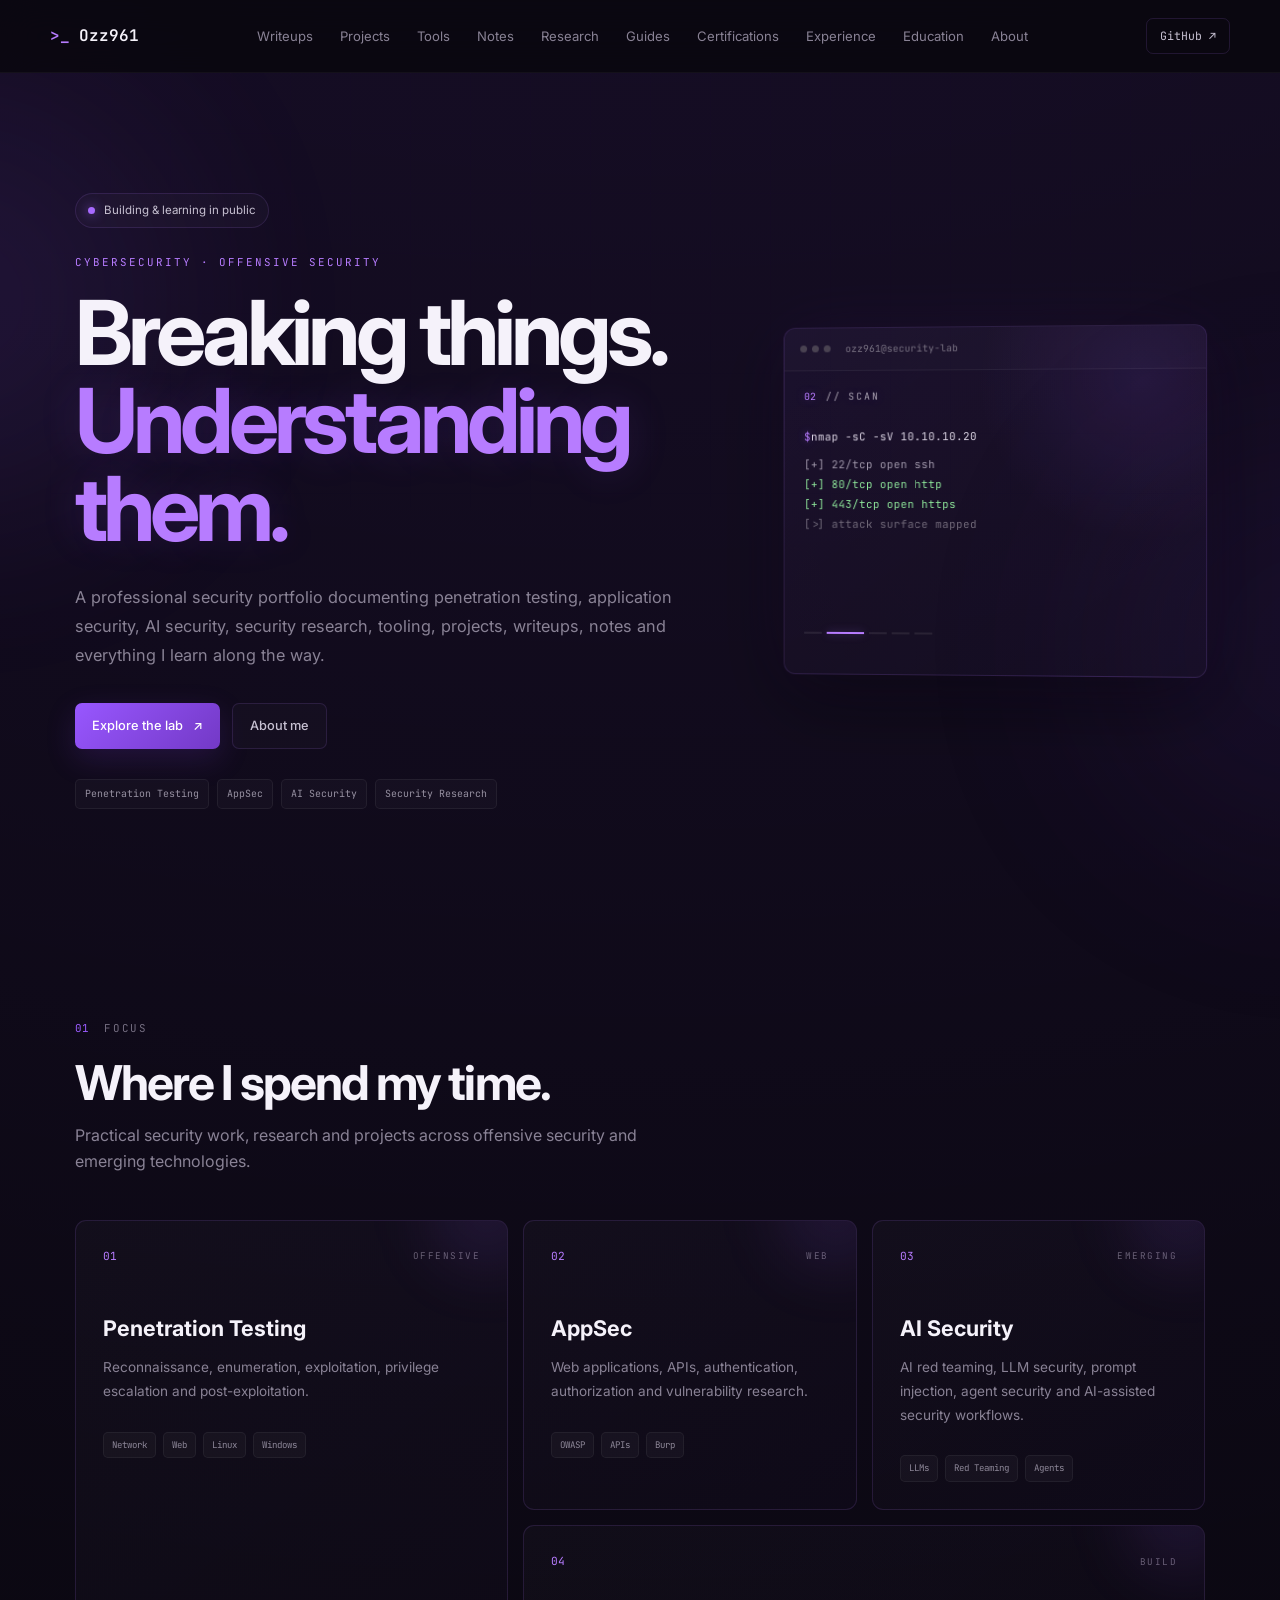
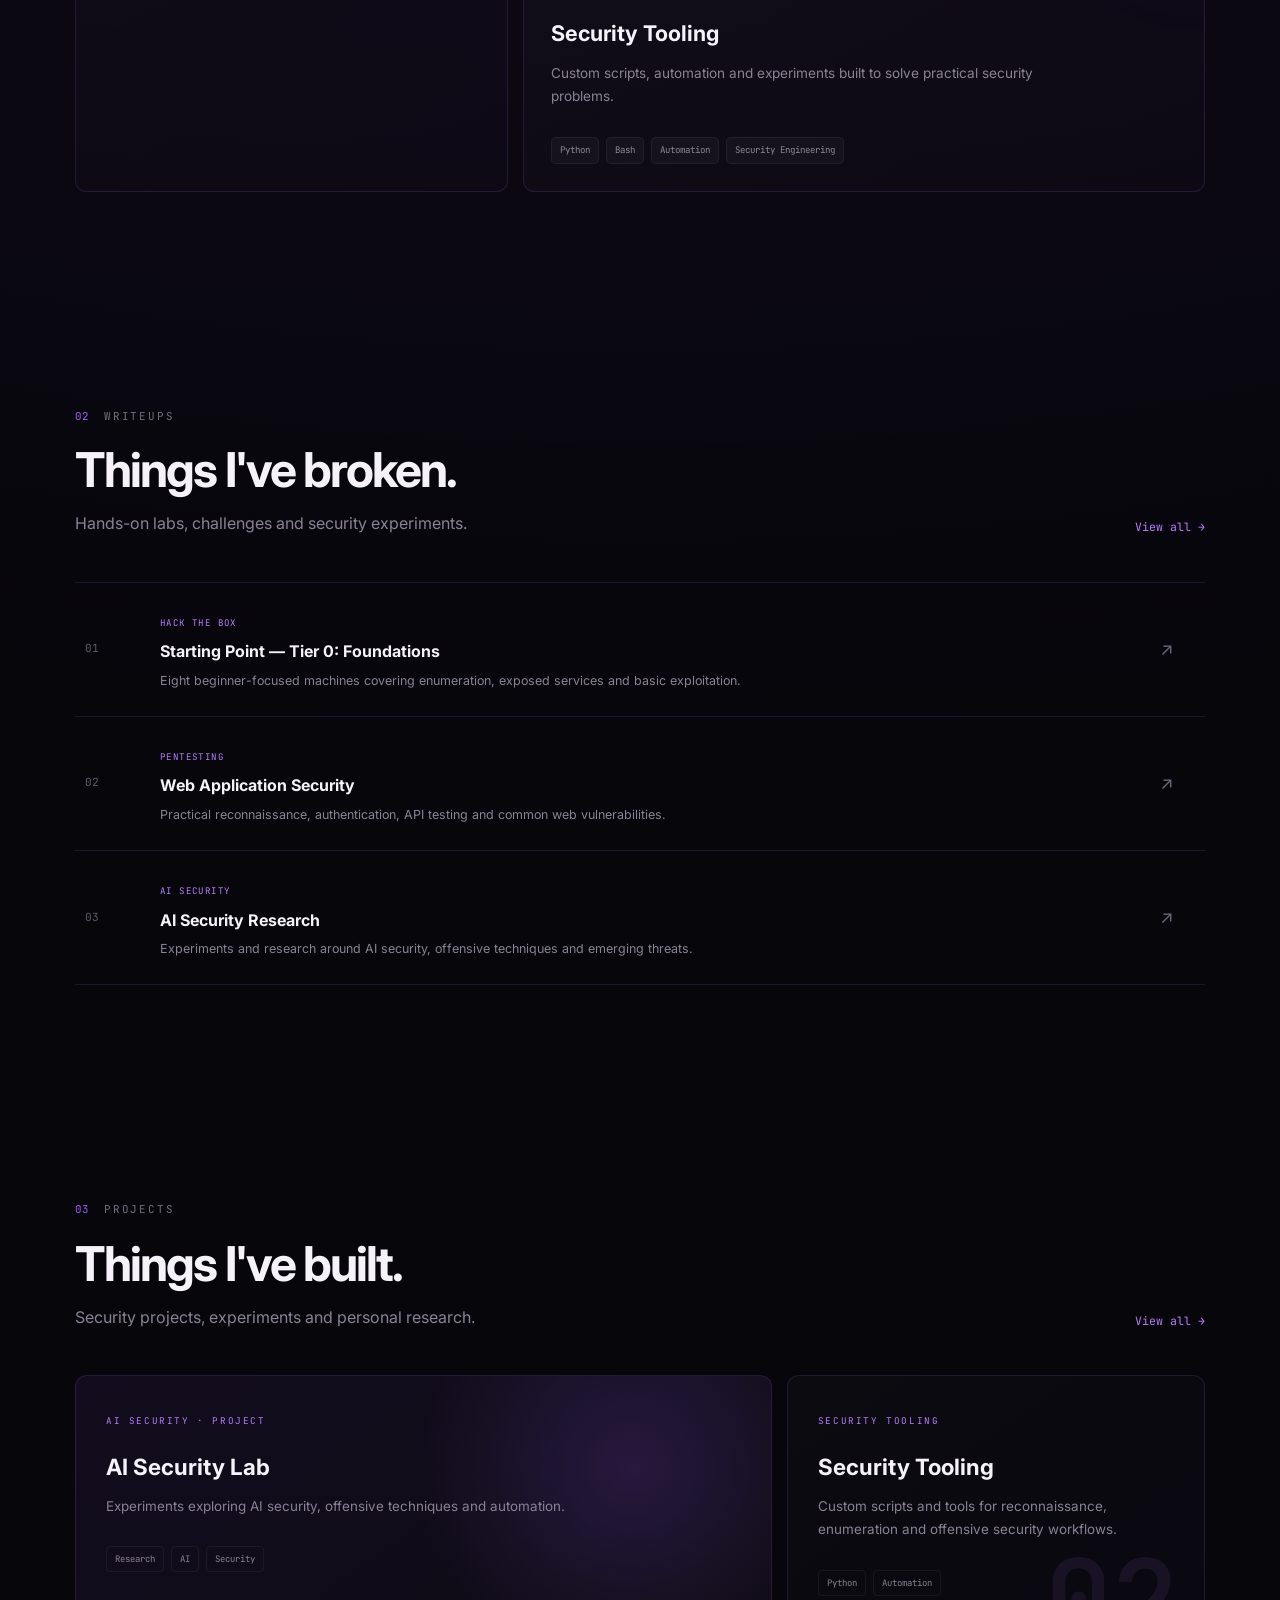
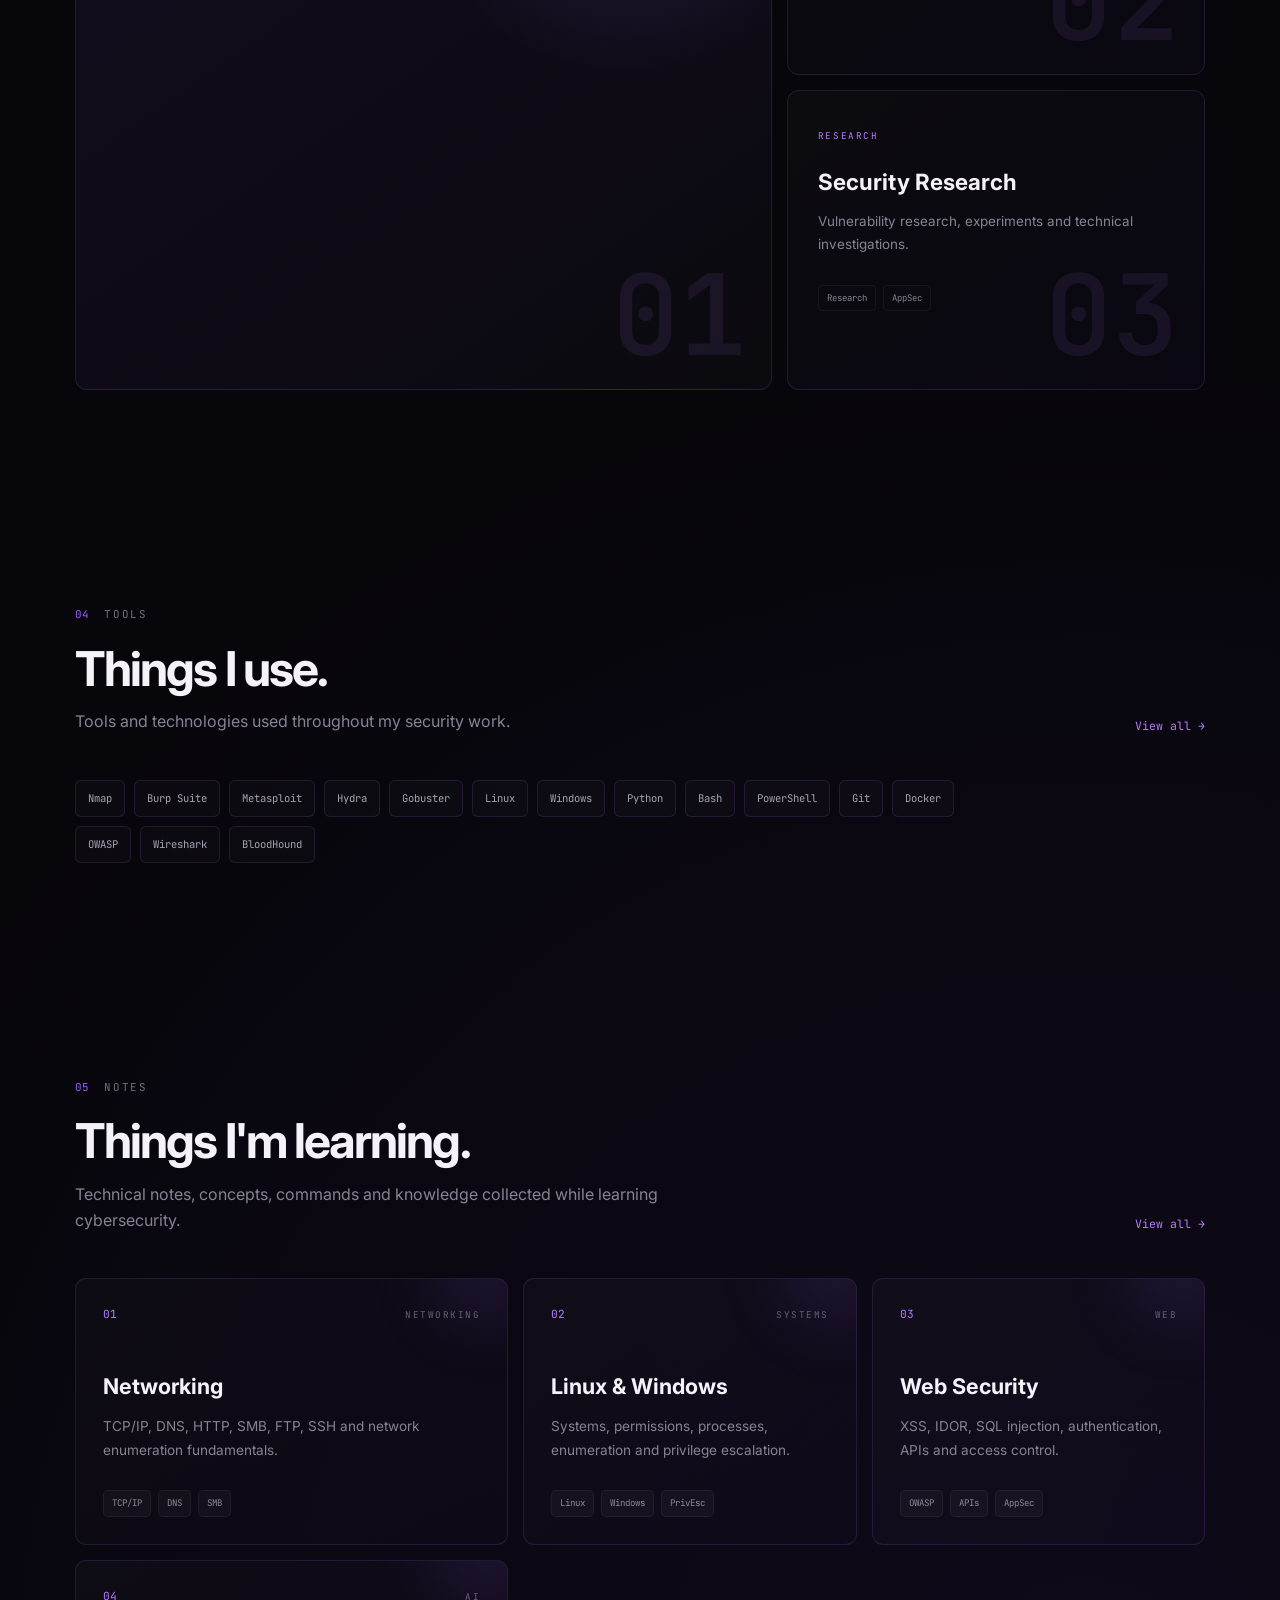
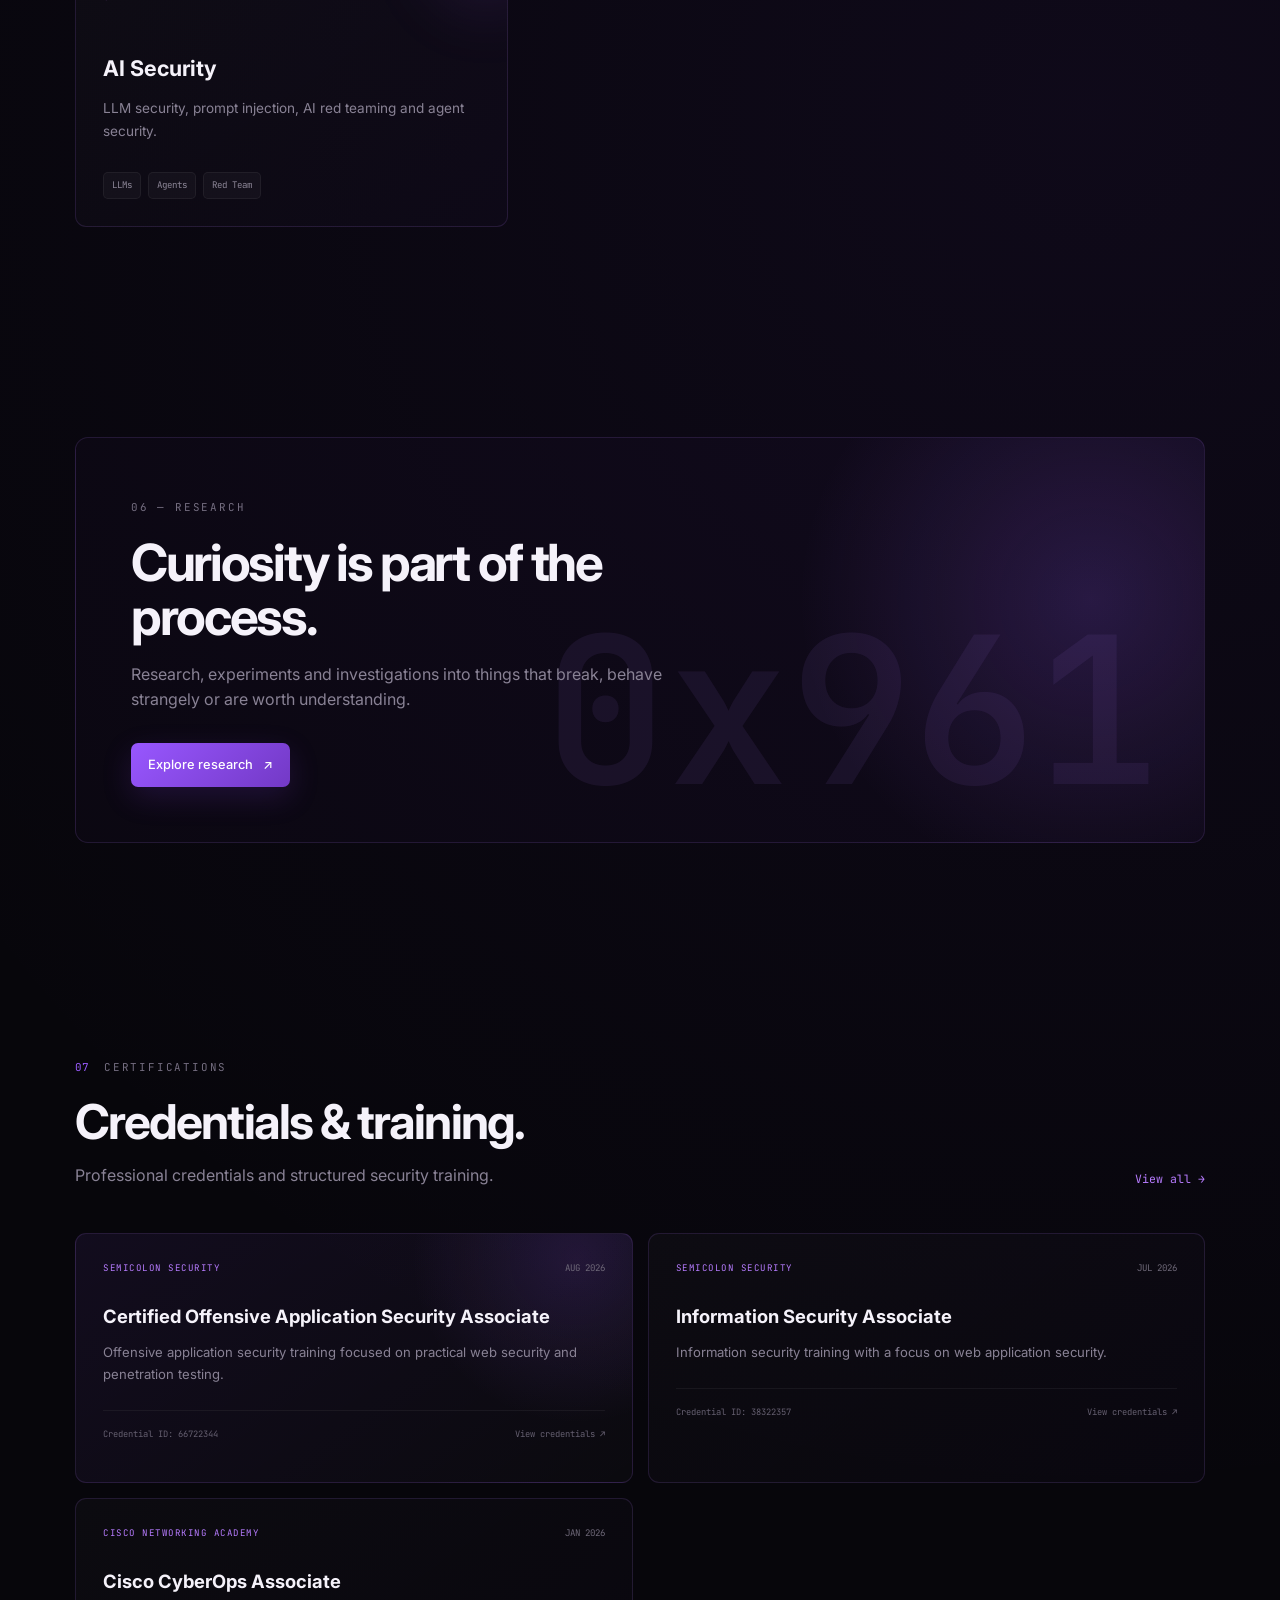
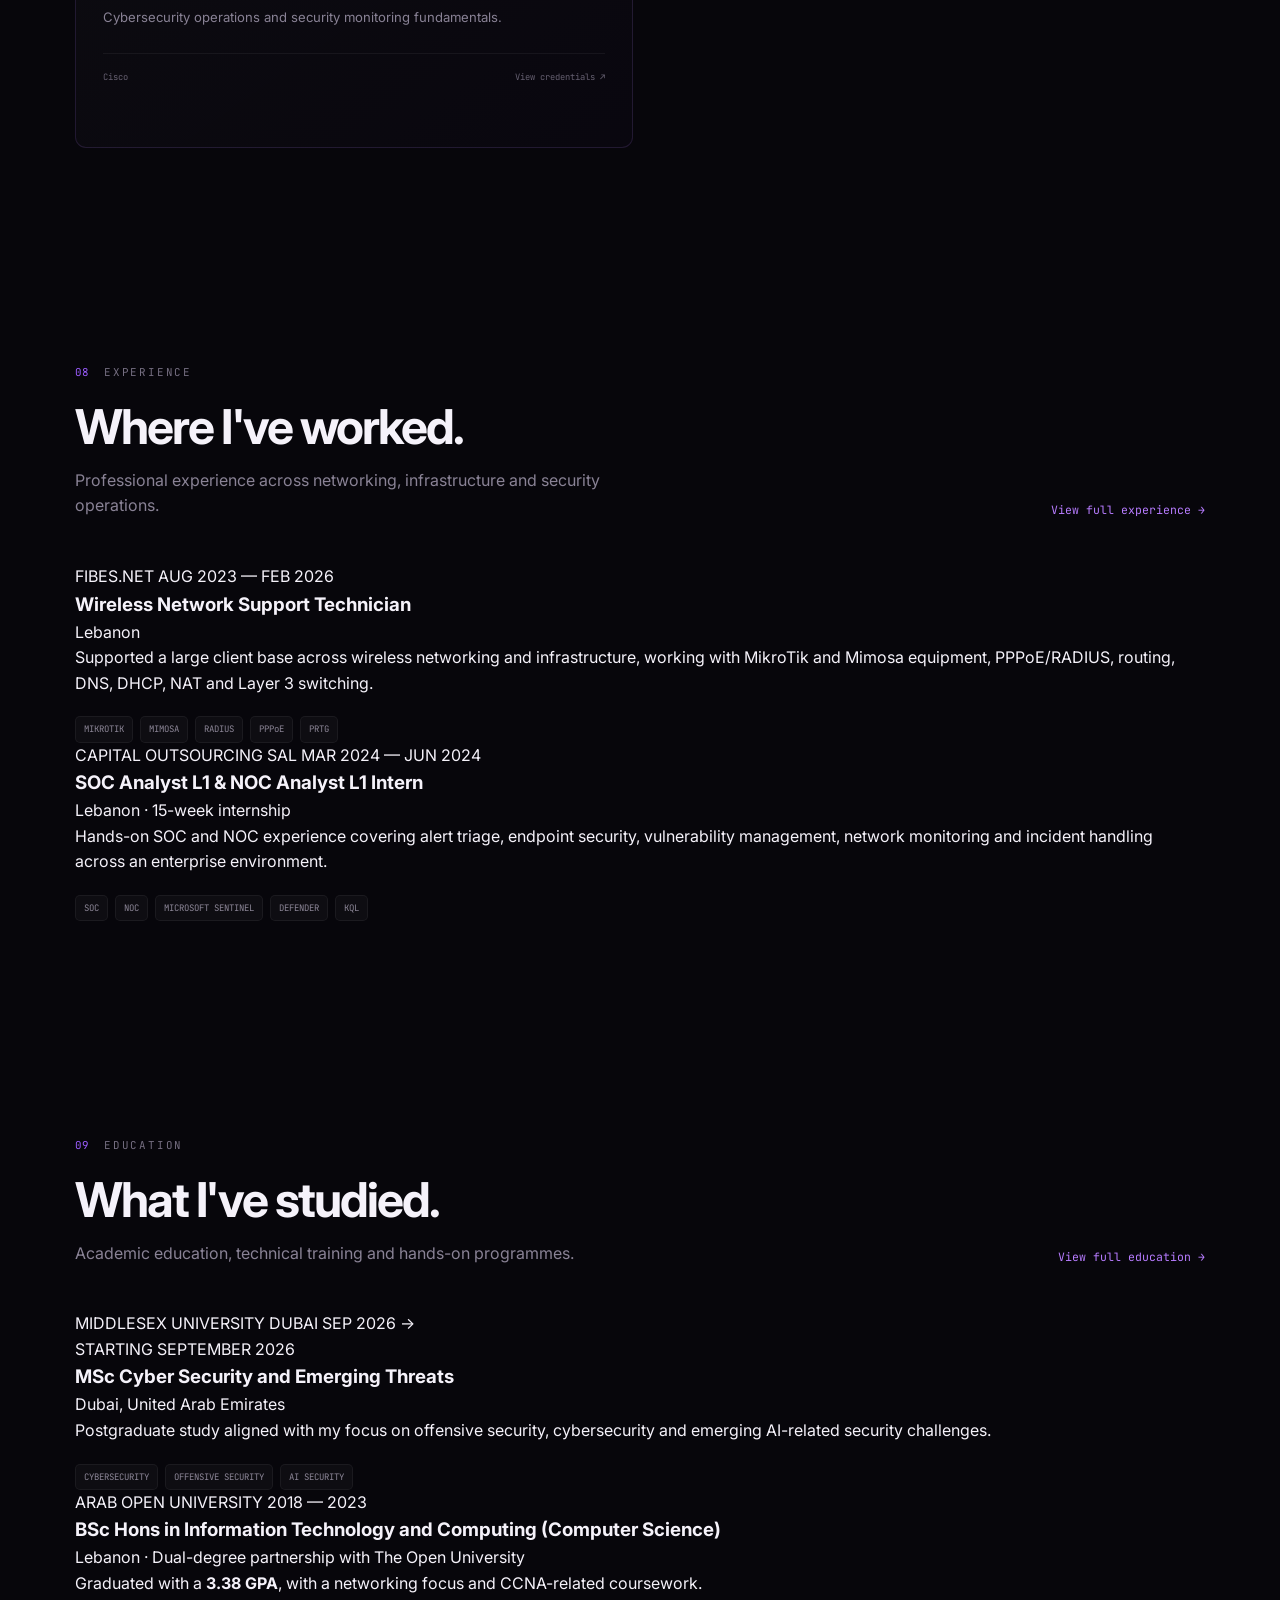
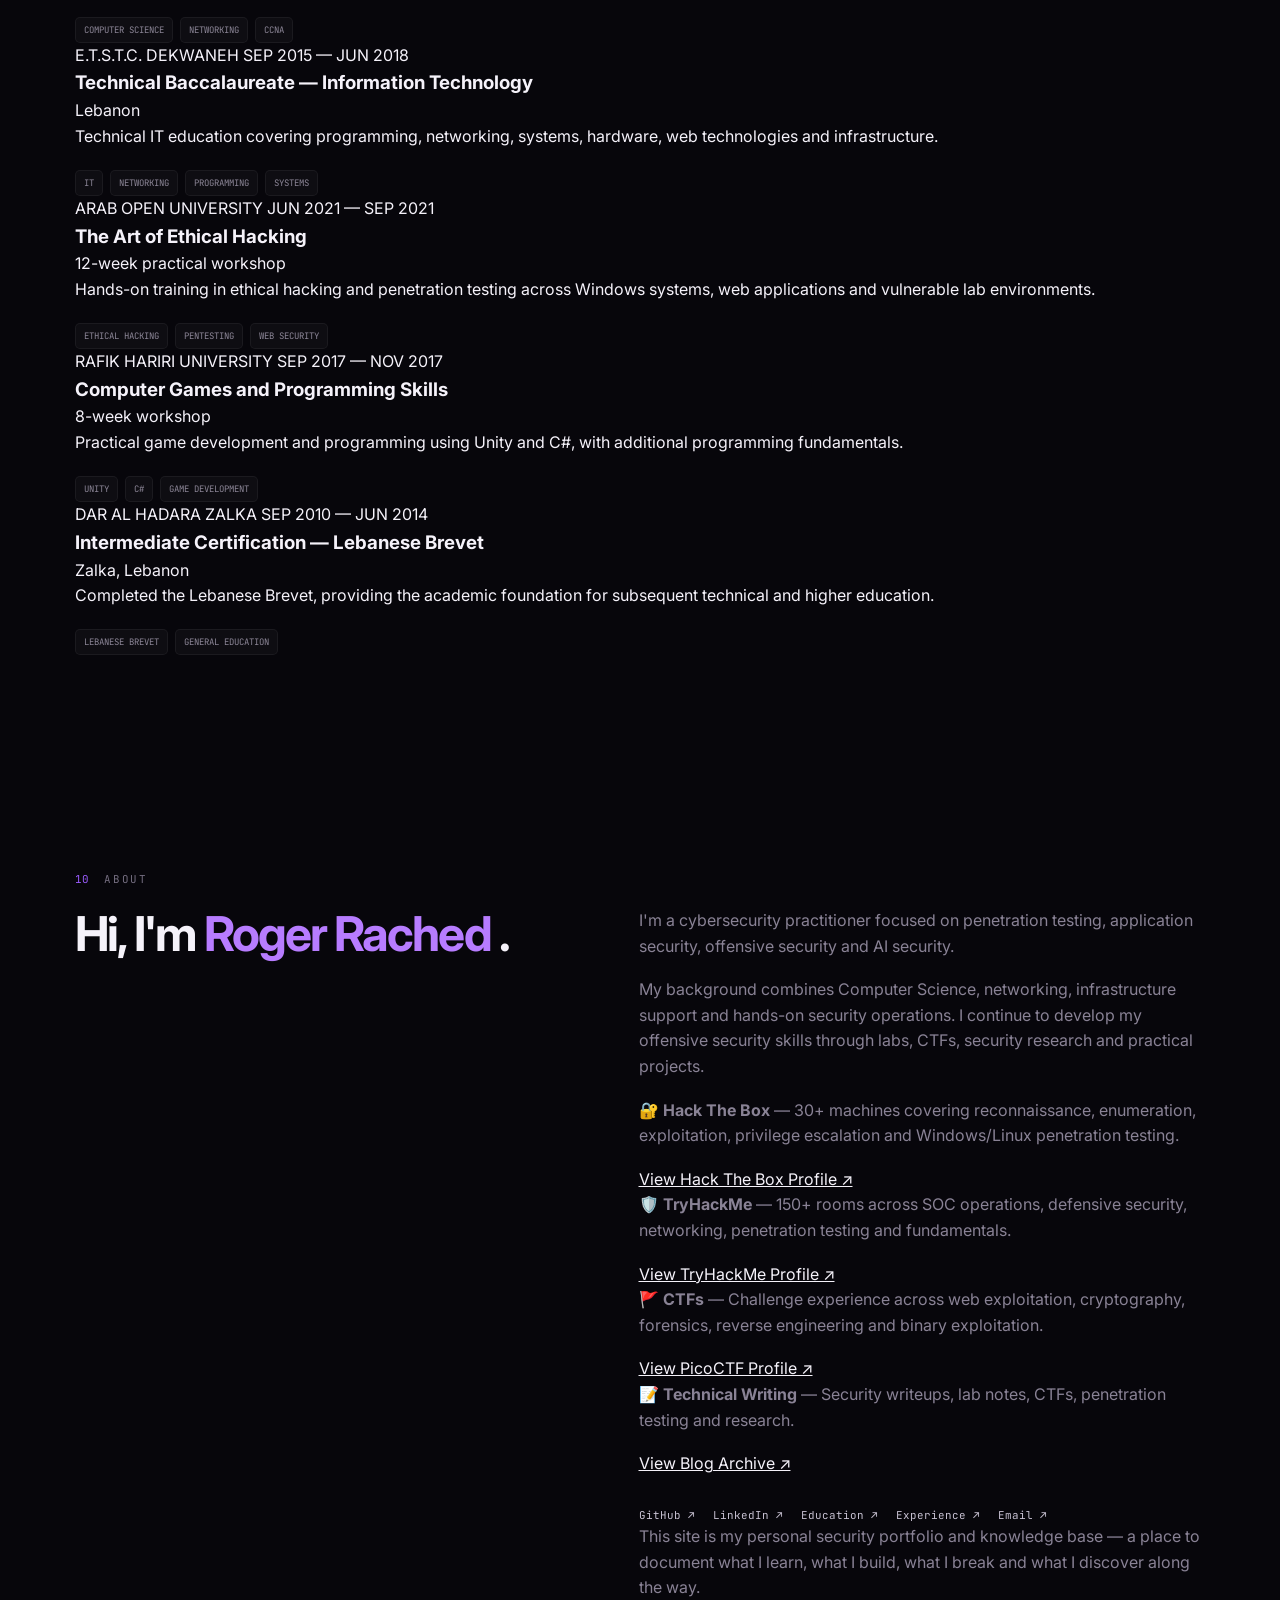
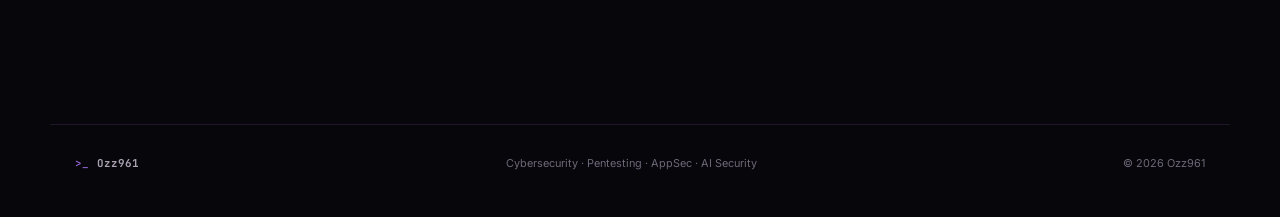
==== commit bc97ccc0: "Polish homepage and pentesting terminal" ====
--- a/index.html
+++ b/index.html
@@ -2,17 +2,22 @@
 <html lang="en">
 
 <head>
+
     <meta charset="UTF-8">
+
     <meta name="viewport" content="width=device-width, initial-scale=1.0">
 
-    <title>Ozz961 — Offensive AI in Cybersecurity</title>
+    <title>
+        Ozz961 — Cybersecurity · Offensive Security · AI Security
+    </title>
 
     <meta name="description"
-        content="Ozz961 — Cybersecurity, penetration testing, AppSec, AI security, research, tooling, writeups, notes and projects.">
+        content="Ozz961 — Cybersecurity, penetration testing, AppSec, AI security, research, tooling, writeups, notes, projects, experience and education.">
 
     <meta name="theme-color" content="#08070d">
 
     <link rel="preconnect" href="https://fonts.googleapis.com">
+
     <link rel="preconnect" href="https://fonts.gstatic.com" crossorigin>
 
     <link
@@ -20,6 +25,7 @@
         rel="stylesheet">
 
     <link rel="stylesheet" href="style.css">
+
 </head>
 
 
@@ -36,8 +42,15 @@
     <header class="navbar">
 
         <a href="/" class="brand">
-            <span class="brand-mark">&gt;_</span>
-            <span>Ozz961</span>
+
+            <span class="brand-mark">
+                &gt;_
+            </span>
+
+            <span>
+                Ozz961
+            </span>
+
         </a>
 
 
@@ -71,6 +84,14 @@
                 Certifications
             </a>
 
+            <a href="/experience/">
+                Experience
+            </a>
+
+            <a href="/education/">
+                Education
+            </a>
+
             <a href="/about/">
                 About
             </a>
@@ -132,8 +153,8 @@
 
                     A professional security portfolio documenting
                     penetration testing, application security, AI security,
-                    research, tooling, projects, writeups, notes,
-                    and everything I learn along the way.
+                    security research, tooling, projects, writeups,
+                    notes and everything I learn along the way.
 
                 </p>
 
@@ -153,9 +174,7 @@
 
 
                     <a href="/about/" class="btn btn-secondary">
-
                         About me
-
                     </a>
 
 
@@ -182,39 +201,60 @@
 
                 </div>
 
+
             </div>
 
 
-
             <!-- TERMINAL -->
 
+
             <div class="hero-terminal">
 
-
                 <div class="terminal-top">
 
-
                     <div class="terminal-dots">
-
                         <span></span>
                         <span></span>
                         <span></span>
-
-                    </div>
-
+                    </div>
 
                     <span class="terminal-title">
                         ozz961@security-lab
                     </span>
 
-
                 </div>
 
 
+                <div class="terminal-stage">
+
+                    <span class="terminal-stage-number" id="terminal-stage-number">
+                        01
+                    </span>
+
+                    <span class="terminal-stage-name" id="terminal-stage-name">
+                        RECONNAISSANCE
+                    </span>
+
+                </div>
+
+
                 <div class="terminal-body" id="terminal-output"></div>
 
 
+                <div class="terminal-progress">
+
+                    <span class="terminal-progress-item active"></span>
+                    <span class="terminal-progress-item"></span>
+                    <span class="terminal-progress-item"></span>
+                    <span class="terminal-progress-item"></span>
+                    <span class="terminal-progress-item"></span>
+
+                </div>
+
             </div>
+
+            </div>
+
 
         </section>
 
@@ -224,7 +264,7 @@
              FOCUS
         ========================== -->
 
-        <section class="section" id="focus">
+        <section class="section">
 
 
             <div class="section-header">
@@ -261,10 +301,9 @@
             <div class="focus-grid">
 
 
-                <!-- PENETRATION TESTING -->
+                <!-- PENTESTING -->
 
                 <article class="focus-card large">
-
 
                     <div class="card-top">
 
@@ -285,8 +324,8 @@
 
 
                     <p>
-                        Enumeration, exploitation, privilege escalation,
-                        post-exploitation and security methodology.
+                        Reconnaissance, enumeration, exploitation,
+                        privilege escalation and post-exploitation.
                     </p>
 
 
@@ -310,7 +349,6 @@
 
                     </div>
 
-
                 </article>
 
 
@@ -318,7 +356,6 @@
                 <!-- APPSEC -->
 
                 <article class="focus-card">
-
 
                     <div class="card-top">
 
@@ -360,15 +397,13 @@
 
                     </div>
 
-
                 </article>
 
 
 
-                <!-- AI SECURITY -->
+                <!-- AI -->
 
                 <article class="focus-card">
-
 
                     <div class="card-top">
 
@@ -390,7 +425,7 @@
 
                     <p>
                         AI red teaming, LLM security, prompt injection,
-                        agent security and AI-powered security tooling.
+                        agent security and AI-assisted security workflows.
                     </p>
 
 
@@ -410,7 +445,6 @@
 
                     </div>
 
-
                 </article>
 
 
@@ -418,7 +452,6 @@
                 <!-- TOOLING -->
 
                 <article class="focus-card wide">
-
 
                     <div class="card-top">
 
@@ -439,8 +472,8 @@
 
 
                     <p>
-                        Custom tools, automation, scripts and experiments
-                        built to solve security problems.
+                        Custom scripts, automation and experiments built
+                        to solve practical security problems.
                     </p>
 
 
@@ -463,7 +496,6 @@
                         </span>
 
                     </div>
-
 
                 </article>
 
@@ -520,10 +552,9 @@
             <div class="writeup-list">
 
 
-                <!-- HACK THE BOX -->
+                <!-- HTB -->
 
                 <a href="/writeups/htb/" class="writeup-item">
-
 
                     <div class="writeup-number">
                         01
@@ -531,7 +562,6 @@
 
 
                     <div class="writeup-info">
-
 
                         <span class="writeup-type">
                             HACK THE BOX
@@ -544,10 +574,10 @@
 
 
                         <p>
-                            Meow · Fawn · Dancing and the fundamentals
-                            of enumeration and exploitation.
+                            Eight beginner-focused machines covering
+                            enumeration, exposed services and basic
+                            exploitation.
                         </p>
-
 
                     </div>
 
@@ -556,7 +586,6 @@
                         ↗
                     </span>
 
-
                 </a>
 
 
@@ -564,7 +593,6 @@
                 <!-- PENTESTING -->
 
                 <a href="/writeups/" class="writeup-item">
-
 
                     <div class="writeup-number">
                         02
@@ -572,7 +600,6 @@
 
 
                     <div class="writeup-info">
-
 
                         <span class="writeup-type">
                             PENTESTING
@@ -585,10 +612,9 @@
 
 
                         <p>
-                            Practical notes covering reconnaissance,
-                            authentication, APIs and common vulnerabilities.
+                            Practical reconnaissance, authentication,
+                            API testing and common web vulnerabilities.
                         </p>
-
 
                     </div>
 
@@ -597,15 +623,13 @@
                         ↗
                     </span>
 
-
                 </a>
 
 
 
-                <!-- AI SECURITY -->
+                <!-- AI -->
 
                 <a href="/research/" class="writeup-item">
-
 
                     <div class="writeup-number">
                         03
@@ -613,7 +637,6 @@
 
 
                     <div class="writeup-info">
-
 
                         <span class="writeup-type">
                             AI SECURITY
@@ -626,10 +649,9 @@
 
 
                         <p>
-                            Experiments, techniques and lessons from exploring
-                            the security of modern AI systems.
+                            Experiments and research around AI security,
+                            offensive techniques and emerging threats.
                         </p>
-
 
                     </div>
 
@@ -637,7 +659,6 @@
                     <span class="writeup-arrow">
                         ↗
                     </span>
-
 
                 </a>
 
@@ -694,29 +715,22 @@
             <div class="project-grid">
 
 
-                <!-- AI PROJECT -->
-
-                <a href="/projects/" class="project-card featured" style="text-decoration: none;">
-
+                <a href="/projects/" class="project-card featured" style="text-decoration:none;">
 
                     <div class="project-content">
-
 
                         <span class="project-type">
                             AI SECURITY · PROJECT
                         </span>
-
 
                         <h3>
                             AI Security Lab
                         </h3>
 
-
                         <p>
-                            A collection of experiments exploring AI security,
-                            offensive techniques and security automation.
+                            Experiments exploring AI security,
+                            offensive techniques and automation.
                         </p>
-
 
                         <div class="project-footer">
 
@@ -734,7 +748,6 @@
 
                         </div>
 
-
                     </div>
 
 
@@ -742,34 +755,26 @@
                         01
                     </span>
 
-
                 </a>
 
 
 
-                <!-- TOOLING -->
-
-                <a href="/tools/" class="project-card" style="text-decoration: none;">
-
+                <a href="/tools/" class="project-card" style="text-decoration:none;">
 
                     <div class="project-content">
-
 
                         <span class="project-type">
                             SECURITY TOOLING
                         </span>
-
 
                         <h3>
                             Security Tooling
                         </h3>
 
-
                         <p>
                             Custom scripts and tools for reconnaissance,
-                            enumeration and offensive security.
+                            enumeration and offensive security workflows.
                         </p>
-
 
                         <div class="project-footer">
 
@@ -783,7 +788,6 @@
 
                         </div>
 
-
                     </div>
 
 
@@ -791,34 +795,26 @@
                         02
                     </span>
 
-
                 </a>
 
 
 
-                <!-- RESEARCH -->
-
-                <a href="/research/" class="project-card" style="text-decoration: none;">
-
+                <a href="/research/" class="project-card" style="text-decoration:none;">
 
                     <div class="project-content">
-
 
                         <span class="project-type">
                             RESEARCH
                         </span>
-
 
                         <h3>
                             Security Research
                         </h3>
 
-
                         <p>
-                            Vulnerability research, experiments and technical
-                            investigations.
+                            Vulnerability research, experiments and
+                            technical investigations.
                         </p>
-
 
                         <div class="project-footer">
 
@@ -832,14 +828,12 @@
 
                         </div>
 
-
                     </div>
 
 
                     <span class="project-number">
                         03
                     </span>
-
 
                 </a>
 
@@ -889,7 +883,6 @@
 
 
             </div>
-
 
 
             <div class="tools-cloud">
@@ -912,7 +905,6 @@
 
             </div>
 
-
         </section>
 
 
@@ -948,7 +940,6 @@
                         collected while learning cybersecurity.
                     </p>
 
-
                 </div>
 
 
@@ -960,13 +951,10 @@
             </div>
 
 
-
             <div class="focus-grid">
 
 
-                <!-- NETWORKING -->
-
-                <a href="/notes/" class="focus-card" style="text-decoration: none;">
+                <a href="/notes/" class="focus-card" style="text-decoration:none;">
 
                     <div class="card-top">
 
@@ -987,35 +975,24 @@
 
 
                     <p>
-                        TCP/IP, DNS, HTTP, SMB, FTP, SSH and network
-                        enumeration fundamentals.
+                        TCP/IP, DNS, HTTP, SMB, FTP, SSH and
+                        network enumeration fundamentals.
                     </p>
 
 
                     <div class="card-tags">
 
-                        <span>
-                            TCP/IP
-                        </span>
-
-                        <span>
-                            DNS
-                        </span>
-
-                        <span>
-                            SMB
-                        </span>
-
-                    </div>
-
+                        <span>TCP/IP</span>
+                        <span>DNS</span>
+                        <span>SMB</span>
+
+                    </div>
 
                 </a>
 
 
 
-                <!-- SYSTEMS -->
-
-                <a href="/notes/" class="focus-card" style="text-decoration: none;">
+                <a href="/notes/" class="focus-card" style="text-decoration:none;">
 
                     <div class="card-top">
 
@@ -1036,35 +1013,24 @@
 
 
                     <p>
-                        System administration, permissions, processes,
-                        enumeration and privilege escalation.
+                        Systems, permissions, processes, enumeration
+                        and privilege escalation.
                     </p>
 
 
                     <div class="card-tags">
 
-                        <span>
-                            Linux
-                        </span>
-
-                        <span>
-                            Windows
-                        </span>
-
-                        <span>
-                            PrivEsc
-                        </span>
-
-                    </div>
-
+                        <span>Linux</span>
+                        <span>Windows</span>
+                        <span>PrivEsc</span>
+
+                    </div>
 
                 </a>
 
 
 
-                <!-- WEB -->
-
-                <a href="/notes/" class="focus-card" style="text-decoration: none;">
+                <a href="/notes/" class="focus-card" style="text-decoration:none;">
 
                     <div class="card-top">
 
@@ -1085,35 +1051,24 @@
 
 
                     <p>
-                        XSS, IDOR, SQL injection, authentication, APIs,
-                        access control and modern AppSec concepts.
+                        XSS, IDOR, SQL injection, authentication,
+                        APIs and access control.
                     </p>
 
 
                     <div class="card-tags">
 
-                        <span>
-                            OWASP
-                        </span>
-
-                        <span>
-                            APIs
-                        </span>
-
-                        <span>
-                            AppSec
-                        </span>
-
-                    </div>
-
+                        <span>OWASP</span>
+                        <span>APIs</span>
+                        <span>AppSec</span>
+
+                    </div>
 
                 </a>
 
 
 
-                <!-- AI -->
-
-                <a href="/notes/" class="focus-card" style="text-decoration: none;">
+                <a href="/notes/" class="focus-card" style="text-decoration:none;">
 
                     <div class="card-top">
 
@@ -1134,33 +1089,23 @@
 
 
                     <p>
-                        LLM security, prompt injection, AI red teaming,
-                        agents and AI security concepts.
+                        LLM security, prompt injection, AI red teaming
+                        and agent security.
                     </p>
 
 
                     <div class="card-tags">
 
-                        <span>
-                            LLMs
-                        </span>
-
-                        <span>
-                            Agents
-                        </span>
-
-                        <span>
-                            Red Team
-                        </span>
-
-                    </div>
-
+                        <span>LLMs</span>
+                        <span>Agents</span>
+                        <span>Red Team</span>
+
+                    </div>
 
                 </a>
 
 
             </div>
-
 
         </section>
 
@@ -1190,8 +1135,9 @@
 
 
                     <p>
-                        Notes, experiments and investigations into things
-                        that break, behave strangely, or are worth understanding.
+                        Research, experiments and investigations into
+                        things that break, behave strangely or are
+                        worth understanding.
                     </p>
 
 
@@ -1219,7 +1165,6 @@
 
 
             </div>
-
 
         </section>
 
@@ -1252,9 +1197,8 @@
 
 
                     <p>
-                        Certifications and structured training completed
-                        across offensive security, cybersecurity, networking,
-                        Linux, programming and security operations.
+                        Professional credentials and structured security
+                        training.
                     </p>
 
 
@@ -1273,23 +1217,17 @@
             <div class="certifications-grid">
 
 
-                <!-- FEATURED CERTIFICATION -->
-
-                <a href="/certifications/" class="certification-card featured-cert" style="text-decoration: none;">
-
+                <a href="/certifications/" class="certification-card featured-cert" style="text-decoration:none;">
 
                     <div class="certification-top">
-
 
                         <span class="certification-issuer">
                             SEMICOLON SECURITY
                         </span>
 
-
                         <span class="certification-date">
                             AUG 2026
                         </span>
-
 
                     </div>
 
@@ -1300,48 +1238,38 @@
 
 
                     <p>
-                        Offensive application security training focused on
-                        practical web security and penetration testing.
+                        Offensive application security training focused
+                        on practical web security and penetration testing.
                     </p>
 
 
                     <div class="certification-bottom">
 
-
                         <span>
                             Credential ID: 66722344
                         </span>
 
-
                         <span>
                             View credentials ↗
                         </span>
 
-
-                    </div>
-
+                    </div>
 
                 </a>
 
 
 
-                <!-- INFORMATION SECURITY -->
-
-                <a href="/certifications/" class="certification-card" style="text-decoration: none;">
-
+                <a href="/certifications/" class="certification-card" style="text-decoration:none;">
 
                     <div class="certification-top">
-
 
                         <span class="certification-issuer">
                             SEMICOLON SECURITY
                         </span>
 
-
                         <span class="certification-date">
                             JUL 2026
                         </span>
-
 
                     </div>
 
@@ -1352,48 +1280,38 @@
 
 
                     <p>
-                        Information security training with a focus on
-                        web application security.
+                        Information security training with a focus
+                        on web application security.
                     </p>
 
 
                     <div class="certification-bottom">
 
-
                         <span>
                             Credential ID: 38322357
                         </span>
 
-
                         <span>
                             View credentials ↗
                         </span>
 
-
-                    </div>
-
+                    </div>
 
                 </a>
 
 
 
-                <!-- CISCO -->
-
-                <a href="/certifications/" class="certification-card" style="text-decoration: none;">
-
+                <a href="/certifications/" class="certification-card" style="text-decoration:none;">
 
                     <div class="certification-top">
-
 
                         <span class="certification-issuer">
                             CISCO NETWORKING ACADEMY
                         </span>
 
-
                         <span class="certification-date">
                             JAN 2026
                         </span>
-
 
                     </div>
 
@@ -1411,25 +1329,626 @@
 
                     <div class="certification-bottom">
 
-
                         <span>
                             Cisco
                         </span>
 
-
                         <span>
                             View credentials ↗
                         </span>
 
-
-                    </div>
-
+                    </div>
 
                 </a>
 
 
             </div>
 
+        </section>
+
+
+
+        <!-- =========================
+             EXPERIENCE
+        ========================== -->
+
+        <section class="section">
+
+
+            <div class="section-header split">
+
+
+                <div>
+
+                    <span class="section-number">
+                        08
+                    </span>
+
+                    <span class="section-label">
+                        EXPERIENCE
+                    </span>
+
+
+                    <h2>
+                        Where I've worked.
+                    </h2>
+
+
+                    <p>
+                        Professional experience across networking,
+                        infrastructure and security operations.
+                    </p>
+
+                </div>
+
+
+                <a href="/experience/" class="text-link">
+                    View full experience →
+                </a>
+
+
+            </div>
+
+
+
+            <div class="experience-list">
+
+
+                <!-- FIBES -->
+
+                <article class="experience-item">
+
+
+                    <div class="experience-meta">
+
+                        <span class="experience-company">
+                            FIBES.NET
+                        </span>
+
+                        <span class="experience-date">
+                            AUG 2023 — FEB 2026
+                        </span>
+
+                    </div>
+
+
+                    <div class="experience-content">
+
+                        <h3>
+                            Wireless Network Support Technician
+                        </h3>
+
+
+                        <span class="experience-location">
+                            Lebanon
+                        </span>
+
+
+                        <p>
+                            Supported a large client base across wireless
+                            networking and infrastructure, working with
+                            MikroTik and Mimosa equipment, PPPoE/RADIUS,
+                            routing, DNS, DHCP, NAT and Layer 3 switching.
+                        </p>
+
+
+                        <div class="page-tag-row">
+
+                            <span class="page-tag">
+                                MIKROTIK
+                            </span>
+
+                            <span class="page-tag">
+                                MIMOSA
+                            </span>
+
+                            <span class="page-tag">
+                                RADIUS
+                            </span>
+
+                            <span class="page-tag">
+                                PPPoE
+                            </span>
+
+                            <span class="page-tag">
+                                PRTG
+                            </span>
+
+                        </div>
+
+                    </div>
+
+
+                </article>
+
+
+
+                <!-- CAPITAL OUTSOURCING -->
+
+                <article class="experience-item">
+
+
+                    <div class="experience-meta">
+
+                        <span class="experience-company">
+                            CAPITAL OUTSOURCING SAL
+                        </span>
+
+                        <span class="experience-date">
+                            MAR 2024 — JUN 2024
+                        </span>
+
+                    </div>
+
+
+                    <div class="experience-content">
+
+                        <h3>
+                            SOC Analyst L1 &amp; NOC Analyst L1 Intern
+                        </h3>
+
+
+                        <span class="experience-location">
+                            Lebanon · 15-week internship
+                        </span>
+
+
+                        <p>
+                            Hands-on SOC and NOC experience covering alert
+                            triage, endpoint security, vulnerability
+                            management, network monitoring and incident
+                            handling across an enterprise environment.
+                        </p>
+
+
+                        <div class="page-tag-row">
+
+                            <span class="page-tag">
+                                SOC
+                            </span>
+
+                            <span class="page-tag">
+                                NOC
+                            </span>
+
+                            <span class="page-tag">
+                                MICROSOFT SENTINEL
+                            </span>
+
+                            <span class="page-tag">
+                                DEFENDER
+                            </span>
+
+                            <span class="page-tag">
+                                KQL
+                            </span>
+
+                        </div>
+
+                    </div>
+
+
+                </article>
+
+
+            </div>
+
+        </section>
+
+
+
+        <!-- =========================
+             EDUCATION
+        ========================== -->
+
+        <section class="section">
+
+
+            <div class="section-header split">
+
+
+                <div>
+
+                    <span class="section-number">
+                        09
+                    </span>
+
+                    <span class="section-label">
+                        EDUCATION
+                    </span>
+
+
+                    <h2>
+                        What I've studied.
+                    </h2>
+
+
+                    <p>
+                        Academic education, technical training and
+                        hands-on programmes.
+                    </p>
+
+                </div>
+
+
+                <a href="/education/" class="text-link">
+                    View full education →
+                </a>
+
+
+            </div>
+
+
+
+            <div class="education-list">
+
+
+                <!-- MSC -->
+
+                <article class="education-item featured-education">
+
+
+                    <div class="education-meta">
+
+                        <span class="education-institution">
+                            MIDDLESEX UNIVERSITY DUBAI
+                        </span>
+
+                        <span class="education-date">
+                            SEP 2026 →
+                        </span>
+
+                    </div>
+
+
+                    <div class="education-content">
+
+                        <span class="education-status">
+                            STARTING SEPTEMBER 2026
+                        </span>
+
+
+                        <h3>
+                            MSc Cyber Security and Emerging Threats
+                        </h3>
+
+
+                        <span class="education-location">
+                            Dubai, United Arab Emirates
+                        </span>
+
+
+                        <p>
+                            Postgraduate study aligned with my focus on
+                            offensive security, cybersecurity and emerging
+                            AI-related security challenges.
+                        </p>
+
+
+                        <div class="page-tag-row">
+
+                            <span class="page-tag">
+                                CYBERSECURITY
+                            </span>
+
+                            <span class="page-tag">
+                                OFFENSIVE SECURITY
+                            </span>
+
+                            <span class="page-tag">
+                                AI SECURITY
+                            </span>
+
+                        </div>
+
+                    </div>
+
+
+                </article>
+
+
+
+                <!-- BACHELOR -->
+
+                <article class="education-item">
+
+
+                    <div class="education-meta">
+
+                        <span class="education-institution">
+                            ARAB OPEN UNIVERSITY
+                        </span>
+
+                        <span class="education-date">
+                            2018 — 2023
+                        </span>
+
+                    </div>
+
+
+                    <div class="education-content">
+
+                        <h3>
+                            BSc Hons in Information Technology and Computing
+                            (Computer Science)
+                        </h3>
+
+
+                        <span class="education-location">
+                            Lebanon · Dual-degree partnership with The Open University
+                        </span>
+
+
+                        <p>
+                            Graduated with a <strong>3.38 GPA</strong>,
+                            with a networking focus and CCNA-related
+                            coursework.
+                        </p>
+
+
+                        <div class="page-tag-row">
+
+                            <span class="page-tag">
+                                COMPUTER SCIENCE
+                            </span>
+
+                            <span class="page-tag">
+                                NETWORKING
+                            </span>
+
+                            <span class="page-tag">
+                                CCNA
+                            </span>
+
+                        </div>
+
+                    </div>
+
+
+                </article>
+
+
+
+                <!-- TECHNICAL BACCALAUREATE -->
+
+                <article class="education-item">
+
+
+                    <div class="education-meta">
+
+                        <span class="education-institution">
+                            E.T.S.T.C. DEKWANEH
+                        </span>
+
+                        <span class="education-date">
+                            SEP 2015 — JUN 2018
+                        </span>
+
+                    </div>
+
+
+                    <div class="education-content">
+
+                        <h3>
+                            Technical Baccalaureate — Information Technology
+                        </h3>
+
+
+                        <span class="education-location">
+                            Lebanon
+                        </span>
+
+
+                        <p>
+                            Technical IT education covering programming,
+                            networking, systems, hardware, web technologies
+                            and infrastructure.
+                        </p>
+
+
+                        <div class="page-tag-row">
+
+                            <span class="page-tag">
+                                IT
+                            </span>
+
+                            <span class="page-tag">
+                                NETWORKING
+                            </span>
+
+                            <span class="page-tag">
+                                PROGRAMMING
+                            </span>
+
+                            <span class="page-tag">
+                                SYSTEMS
+                            </span>
+
+                        </div>
+
+                    </div>
+
+
+                </article>
+
+
+
+                <!-- ETHICAL HACKING -->
+
+                <article class="education-item">
+
+
+                    <div class="education-meta">
+
+                        <span class="education-institution">
+                            ARAB OPEN UNIVERSITY
+                        </span>
+
+                        <span class="education-date">
+                            JUN 2021 — SEP 2021
+                        </span>
+
+                    </div>
+
+
+                    <div class="education-content">
+
+                        <h3>
+                            The Art of Ethical Hacking
+                        </h3>
+
+
+                        <span class="education-location">
+                            12-week practical workshop
+                        </span>
+
+
+                        <p>
+                            Hands-on training in ethical hacking and
+                            penetration testing across Windows systems,
+                            web applications and vulnerable lab environments.
+                        </p>
+
+
+                        <div class="page-tag-row">
+
+                            <span class="page-tag">
+                                ETHICAL HACKING
+                            </span>
+
+                            <span class="page-tag">
+                                PENTESTING
+                            </span>
+
+                            <span class="page-tag">
+                                WEB SECURITY
+                            </span>
+
+                        </div>
+
+                    </div>
+
+
+                </article>
+
+
+
+                <!-- GAME DEVELOPMENT -->
+
+                <article class="education-item">
+
+
+                    <div class="education-meta">
+
+                        <span class="education-institution">
+                            RAFIK HARIRI UNIVERSITY
+                        </span>
+
+                        <span class="education-date">
+                            SEP 2017 — NOV 2017
+                        </span>
+
+                    </div>
+
+
+                    <div class="education-content">
+
+                        <h3>
+                            Computer Games and Programming Skills
+                        </h3>
+
+
+                        <span class="education-location">
+                            8-week workshop
+                        </span>
+
+
+                        <p>
+                            Practical game development and programming
+                            using Unity and C#, with additional programming
+                            fundamentals.
+                        </p>
+
+
+                        <div class="page-tag-row">
+
+                            <span class="page-tag">
+                                UNITY
+                            </span>
+
+                            <span class="page-tag">
+                                C#
+                            </span>
+
+                            <span class="page-tag">
+                                GAME DEVELOPMENT
+                            </span>
+
+                        </div>
+
+                    </div>
+
+
+                </article>
+
+
+
+                <!-- BREVET -->
+
+                <article class="education-item">
+
+
+                    <div class="education-meta">
+
+                        <span class="education-institution">
+                            DAR AL HADARA ZALKA
+                        </span>
+
+                        <span class="education-date">
+                            SEP 2010 — JUN 2014
+                        </span>
+
+                    </div>
+
+
+                    <div class="education-content">
+
+                        <h3>
+                            Intermediate Certification — Lebanese Brevet
+                        </h3>
+
+
+                        <span class="education-location">
+                            Zalka, Lebanon
+                        </span>
+
+
+                        <p>
+                            Completed the Lebanese Brevet, providing the
+                            academic foundation for subsequent technical
+                            and higher education.
+                        </p>
+
+
+                        <div class="page-tag-row">
+
+                            <span class="page-tag">
+                                LEBANESE BREVET
+                            </span>
+
+                            <span class="page-tag">
+                                GENERAL EDUCATION
+                            </span>
+
+                        </div>
+
+                    </div>
+
+
+                </article>
+
+
+            </div>
 
         </section>
 
@@ -1445,13 +1964,11 @@
             <div class="about-grid">
 
 
-                <!-- ABOUT TITLE -->
-
                 <div>
 
 
                     <span class="section-number">
-                        08
+                        10
                     </span>
 
 
@@ -1475,23 +1992,22 @@
 
 
 
-                <!-- ABOUT CONTENT -->
-
                 <div class="about-copy">
 
 
                     <p>
-                        I'm Roger Rached, a cybersecurity practitioner
-                        focused on penetration testing, application security,
-                        offensive security, and AI security.
+                        I'm a cybersecurity practitioner focused on
+                        penetration testing, application security,
+                        offensive security and AI security.
                     </p>
 
 
                     <p>
-                        My background spans Computer Science, network support,
-                        and a SOC/NOC L1 internship, and I continue to build
-                        my offensive security skills through Hack The Box,
-                        TryHackMe, CTFs, security research, and hands-on
+                        My background combines Computer Science,
+                        networking, infrastructure support and
+                        hands-on security operations. I continue to
+                        develop my offensive security skills through
+                        labs, CTFs, security research and practical
                         projects.
                     </p>
 
@@ -1499,14 +2015,13 @@
                     <div class="about-highlights">
 
 
-                        <!-- HTB -->
-
                         <p>
-                            🔐 <strong>Hack The Box</strong> — Completed
-                            30+ machines, developing hands-on skills in
-                            reconnaissance, enumeration, exploitation,
-                            privilege escalation, and Windows/Linux
-                            penetration testing.
+
+                            🔐 <strong>Hack The Box</strong> —
+                            30+ machines covering reconnaissance,
+                            enumeration, exploitation, privilege
+                            escalation and Windows/Linux penetration testing.
+
                         </p>
 
 
@@ -1516,14 +2031,13 @@
                         </a>
 
 
-
-                        <!-- TRYHACKME -->
-
                         <p>
-                            🛡️ <strong>TryHackMe</strong> — Completed
-                            150+ rooms, focusing on SOC operations,
-                            defensive security, penetration testing,
-                            networking, and cybersecurity fundamentals.
+
+                            🛡️ <strong>TryHackMe</strong> —
+                            150+ rooms across SOC operations,
+                            defensive security, networking,
+                            penetration testing and fundamentals.
+
                         </p>
 
 
@@ -1533,14 +2047,13 @@
                         </a>
 
 
-
-                        <!-- PICOCTF -->
-
                         <p>
-                            🚩 <strong>CTFs</strong> — Participated in
-                            challenges, particularly PicoCTF, covering
-                            web exploitation, cryptography, forensics,
-                            reverse engineering, and binary exploitation.
+
+                            🚩 <strong>CTFs</strong> —
+                            Challenge experience across web exploitation,
+                            cryptography, forensics, reverse engineering
+                            and binary exploitation.
+
                         </p>
 
 
@@ -1550,14 +2063,12 @@
                         </a>
 
 
-
-                        <!-- BLOG -->
-
                         <p>
+
                             📝 <strong>Technical Writing</strong> —
-                            Published technical write-ups covering security
-                            labs, CTFs, penetration testing, web security,
-                            and cybersecurity learning.
+                            Security writeups, lab notes, CTFs,
+                            penetration testing and research.
+
                         </p>
 
 
@@ -1571,8 +2082,6 @@
 
 
 
-                    <!-- SOCIAL LINKS -->
-
                     <div class="about-links">
 
 
@@ -1586,8 +2095,13 @@
                         </a>
 
 
-                        <a href="https://medium.com" target="_blank" rel="noopener noreferrer">
-                            Medium ↗
+                        <a href="/education/">
+                            Education ↗
+                        </a>
+
+
+                        <a href="/experience/">
+                            Experience ↗
                         </a>
 
 
@@ -1599,11 +2113,10 @@
                     </div>
 
 
-
                     <p>
                         This site is my personal security portfolio and
                         knowledge base — a place to document what I learn,
-                        what I build, what I break, and what I discover
+                        what I build, what I break and what I discover
                         along the way.
                     </p>
 
@@ -1650,13 +2163,14 @@
             © <span id="year"></span> Ozz961
         </span>
 
-
     </footer>
 
-
-
+    <!-- GLOBAL SITE JAVASCRIPT -->
     <script src="script.js"></script>
 
+    <!-- HOMEPAGE PENTESTING TERMINAL -->
+    <script src="pentesting-terminal-animation.js"></script>
+
 </body>
 
 </html>
--- a/style.css
+++ b/style.css
@@ -376,44 +376,65 @@
 
 /* TERMINAL */
 
+/* =========================================================
+   PENTESTING TERMINAL
+========================================================= */
+
 .hero-terminal {
     position: relative;
 
+    width: 100%;
+    max-width: 620px;
+
+    min-height: 350px;
+
+    overflow: hidden;
+
     border: 1px solid var(--border);
 
     border-radius: 12px;
 
     background:
+        radial-gradient(circle at 85% 15%,
+            rgba(155, 92, 255, 0.10),
+            transparent 35%),
         linear-gradient(145deg,
-            rgba(155, 92, 255, 0.075),
-            rgba(255, 255, 255, 0.015));
+            rgba(155, 92, 255, 0.055),
+            rgba(255, 255, 255, 0.012));
 
     box-shadow:
         0 25px 80px rgba(0, 0, 0, 0.45),
-        0 0 70px rgba(155, 92, 255, 0.06);
-
-    overflow: hidden;
-
-    transform: perspective(1000px) rotateY(-3deg);
-
-    min-height: 370px;
-}
+        0 0 70px rgba(155, 92, 255, 0.07);
+
+    transform:
+        perspective(1000px) rotateY(-3deg);
+}
+
+.hero-terminal:hover {
+    transform:
+        perspective(1000px) rotateY(0deg) translateY(-2px);
+
+    border-color: var(--border-hover);
+}
+
 
 .terminal-top {
-    padding: 12px 15px;
-
-    border-bottom: 1px solid rgba(255, 255, 255, 0.06);
-
     display: flex;
 
     align-items: center;
 
     gap: 15px;
-}
+
+    padding: 13px 16px;
+
+    border-bottom: 1px solid rgba(255, 255, 255, 0.055);
+
+    background: rgba(255, 255, 255, 0.012);
+}
+
 
 .terminal-dots {
     display: flex;
-
     gap: 5px;
 }
 
@@ -423,83 +444,490 @@
 
     border-radius: 50%;
 
-    background: #4c4557;
-}
+    background: #494251;
+}
+
 
 .terminal-title {
     color: #777180;
 
     font-family: "JetBrains Mono", monospace;
 
+    font-size: 0.61rem;
+}
+
+
+.terminal-stage {
+    display: flex;
+
+    align-items: center;
+
+    gap: 10px;
+
+    padding: 18px 20px 4px;
+}
+
+
+.terminal-stage-number {
+    color: var(--purple-bright);
+
+    font-family: "JetBrains Mono", monospace;
+
     font-size: 0.62rem;
-}
+
+    text-shadow:
+        0 0 10px rgba(155, 92, 255, 0.4);
+}
+
+
+.terminal-stage-name {
+    color: #aaa2b1;
+
+    font-family: "JetBrains Mono", monospace;
+
+    font-size: 0.62rem;
+
+    letter-spacing: 1.8px;
+
+    text-shadow:
+        0 0 12px rgba(155, 92, 255, 0.18);
+}
+
 
 .terminal-body {
-    padding: 24px;
-
-    font-family: "JetBrains Mono", monospace;
-
-    font-size: 0.72rem;
-
-    line-height: 1.7;
-
-    min-height: 320px;
-}
-
-.terminal-line {
-    opacity: 0;
-
-    transform: translateY(4px);
-
-    animation: terminalLineIn 0.25s forwards;
-}
+    min-height: 225px;
+
+    padding: 18px 20px;
+
+    overflow: hidden;
+
+    font-family: "JetBrains Mono", monospace;
+
+    font-size: 0.68rem;
+
+    line-height: 1.85;
+}
+
 
 .terminal-command {
-    color: #d8d1e4;
-}
-
-.terminal-purple {
+    display: flex;
+
+    min-width: 0;
+
+    white-space: nowrap;
+}
+
+
+.terminal-prompt {
+    flex-shrink: 0;
+
     color: var(--purple-bright);
-}
-
-.terminal-output {
-    color: #80788d;
-
-    padding-left: 17px;
-}
+
+    text-shadow:
+        0 0 8px rgba(155, 92, 255, 0.45);
+}
+
+
+.terminal-command-text {
+    min-width: 0;
+
+    overflow: hidden;
+
+    color: #ddd6e5;
+
+    white-space: nowrap;
+
+    text-overflow: ellipsis;
+}
+
+
+.terminal-output-lines {
+    margin-top: 8px;
+}
+
+
+.terminal-output-line {
+    overflow: hidden;
+
+    white-space: nowrap;
+
+    text-overflow: ellipsis;
+}
+
+
+/* STATUS COLORS */
 
 .terminal-success {
-    color: #9f8cff;
-}
-
-@keyframes terminalLineIn {
-    to {
+    color: #8ee69a;
+}
+
+.terminal-warning {
+    color: #e3bd6b;
+}
+
+.terminal-danger {
+    color: #e56c7d;
+}
+
+.terminal-normal {
+    color: #716979;
+}
+
+
+/* TRANSITION */
+
+.terminal-fade {
+    animation: terminalFade 0.28s ease;
+}
+
+@keyframes terminalFade {
+
+    0% {
+        opacity: 0;
+        transform: translateY(3px);
+    }
+
+    100% {
         opacity: 1;
         transform: translateY(0);
     }
-}
-
-.cursor {
-    display: inline-block;
-
+
+}
+
+
+/* PROGRESS */
+
+.terminal-progress {
+    display: flex;
+
+    gap: 5px;
+
+    padding: 0 20px 18px;
+}
+
+
+.terminal-progress-item {
+    width: 18px;
+    height: 2px;
+
+    background: rgba(255, 255, 255, 0.08);
+
+    transition:
+        width 0.25s ease,
+        background 0.25s ease,
+        box-shadow 0.25s ease;
+}
+
+
+.terminal-progress-item.active {
+    width: 38px;
+
+    background: var(--purple-bright);
+
+    box-shadow:
+        0 0 8px rgba(183, 124, 255, 0.35);
+}
+
+
+@media (max-width: 950px) {
+
+    .hero-terminal {
+        max-width: 650px;
+        transform: none;
+    }
+
+    .hero-terminal:hover {
+        transform: translateY(-2px);
+    }
+
+}
+
+
+@media (max-width: 700px) {
+
+    .hero-terminal {
+        min-height: 330px;
+    }
+
+    .terminal-body {
+        min-height: 205px;
+        padding: 17px;
+    }
+
+    .terminal-stage {
+        padding-left: 17px;
+        padding-right: 17px;
+    }
+
+    .terminal-progress {
+        padding-left: 17px;
+        padding-right: 17px;
+    }
+
+}
+
+/* TERMINAL HEADER */
+
+.terminal-top {
+    display: flex;
+
+    align-items: center;
+
+    gap: 15px;
+
+    padding: 13px 16px;
+
+    border-bottom: 1px solid rgba(255, 255, 255, 0.055);
+
+    background: rgba(255, 255, 255, 0.012);
+}
+
+.terminal-dots {
+    display: flex;
+
+    gap: 5px;
+}
+
+.terminal-dots span {
     width: 7px;
-    height: 13px;
-
-    margin-left: 2px;
-
-    background: var(--purple);
-
-    vertical-align: -2px;
-
-    animation: blink 1s infinite;
-}
-
-@keyframes blink {
-    50% {
+    height: 7px;
+
+    border-radius: 50%;
+
+    background: #494251;
+}
+
+.terminal-title {
+    color: #777180;
+
+    font-family: "JetBrains Mono", monospace;
+
+    font-size: 0.61rem;
+}
+
+
+/* TERMINAL STAGE */
+
+.terminal-stage {
+    display: flex;
+
+    align-items: center;
+
+    gap: 10px;
+
+    padding: 18px 20px 4px;
+}
+
+.terminal-stage-number {
+    color: var(--purple-bright);
+
+    font-family: "JetBrains Mono", monospace;
+
+    font-size: 0.62rem;
+
+    text-shadow:
+        0 0 10px rgba(155, 92, 255, 0.40);
+}
+
+.terminal-stage-name {
+    color: #aaa2b1;
+
+    font-family: "JetBrains Mono", monospace;
+
+    font-size: 0.62rem;
+
+    letter-spacing: 1.8px;
+
+    text-shadow:
+        0 0 12px rgba(155, 92, 255, 0.18);
+}
+
+
+/* TERMINAL BODY */
+
+.terminal-body {
+    min-height: 225px;
+
+    padding: 18px 20px;
+
+    overflow: hidden;
+
+    color: #b6aebe;
+
+    font-family: "JetBrains Mono", monospace;
+
+    font-size: 0.68rem;
+
+    line-height: 1.85;
+}
+
+.terminal-command {
+    display: flex;
+
+    min-width: 0;
+
+    white-space: nowrap;
+}
+
+.terminal-prompt {
+    flex-shrink: 0;
+
+    color: var(--purple-bright);
+
+    text-shadow:
+        0 0 8px rgba(155, 92, 255, 0.45);
+}
+
+.terminal-command-text {
+    min-width: 0;
+
+    overflow: hidden;
+
+    color: #ddd6e5;
+
+    white-space: nowrap;
+
+    text-overflow: ellipsis;
+}
+
+.terminal-output-lines {
+    margin-top: 8px;
+
+    color: #716979;
+}
+
+.terminal-output-line {
+    overflow: hidden;
+
+    white-space: nowrap;
+
+    text-overflow: ellipsis;
+
+    animation:
+        terminalLineIn 0.2s ease forwards;
+}
+
+.terminal-output-line:first-child {
+    color: #a097aa;
+}
+
+
+/* TERMINAL PROGRESS */
+
+.terminal-progress {
+    display: flex;
+
+    gap: 5px;
+
+    padding: 0 20px 18px;
+}
+
+.terminal-progress-item {
+    width: 18px;
+    height: 2px;
+
+    background: rgba(255, 255, 255, 0.08);
+
+    transition:
+        width 0.3s ease,
+        background 0.3s ease,
+        box-shadow 0.3s ease;
+}
+
+.terminal-progress-item.active {
+    width: 38px;
+
+    background: var(--purple-bright);
+
+    box-shadow:
+        0 0 8px rgba(183, 124, 255, 0.35);
+}
+
+
+/* TERMINAL ANIMATION */
+
+.terminal-fade {
+    animation:
+        terminalFade 0.35s ease;
+}
+
+@keyframes terminalFade {
+
+    0% {
         opacity: 0;
-    }
-}
-
+
+        transform:
+            translateY(5px);
+    }
+
+    100% {
+        opacity: 1;
+
+        transform:
+            translateY(0);
+    }
+
+}
+
+@keyframes terminalLineIn {
+
+    0% {
+        opacity: 0;
+
+        transform:
+            translateX(-4px);
+    }
+
+    100% {
+        opacity: 1;
+
+        transform:
+            translateX(0);
+    }
+
+}
+
+
+/* TERMINAL RESPONSIVE */
+
+@media (max-width: 950px) {
+
+    .hero-terminal {
+        max-width: 650px;
+
+        transform: none;
+    }
+
+    .hero-terminal:hover {
+        transform:
+            translateY(-2px);
+    }
+
+}
+
+@media (max-width: 700px) {
+
+    .hero-terminal {
+        min-height: 330px;
+    }
+
+    .terminal-body {
+        min-height: 205px;
+
+        padding: 17px;
+    }
+
+    .terminal-stage {
+        padding-left: 17px;
+        padding-right: 17px;
+    }
+
+    .terminal-progress {
+        padding-left: 17px;
+        padding-right: 17px;
+    }
+
+}
 
 /* SECTIONS */
 
